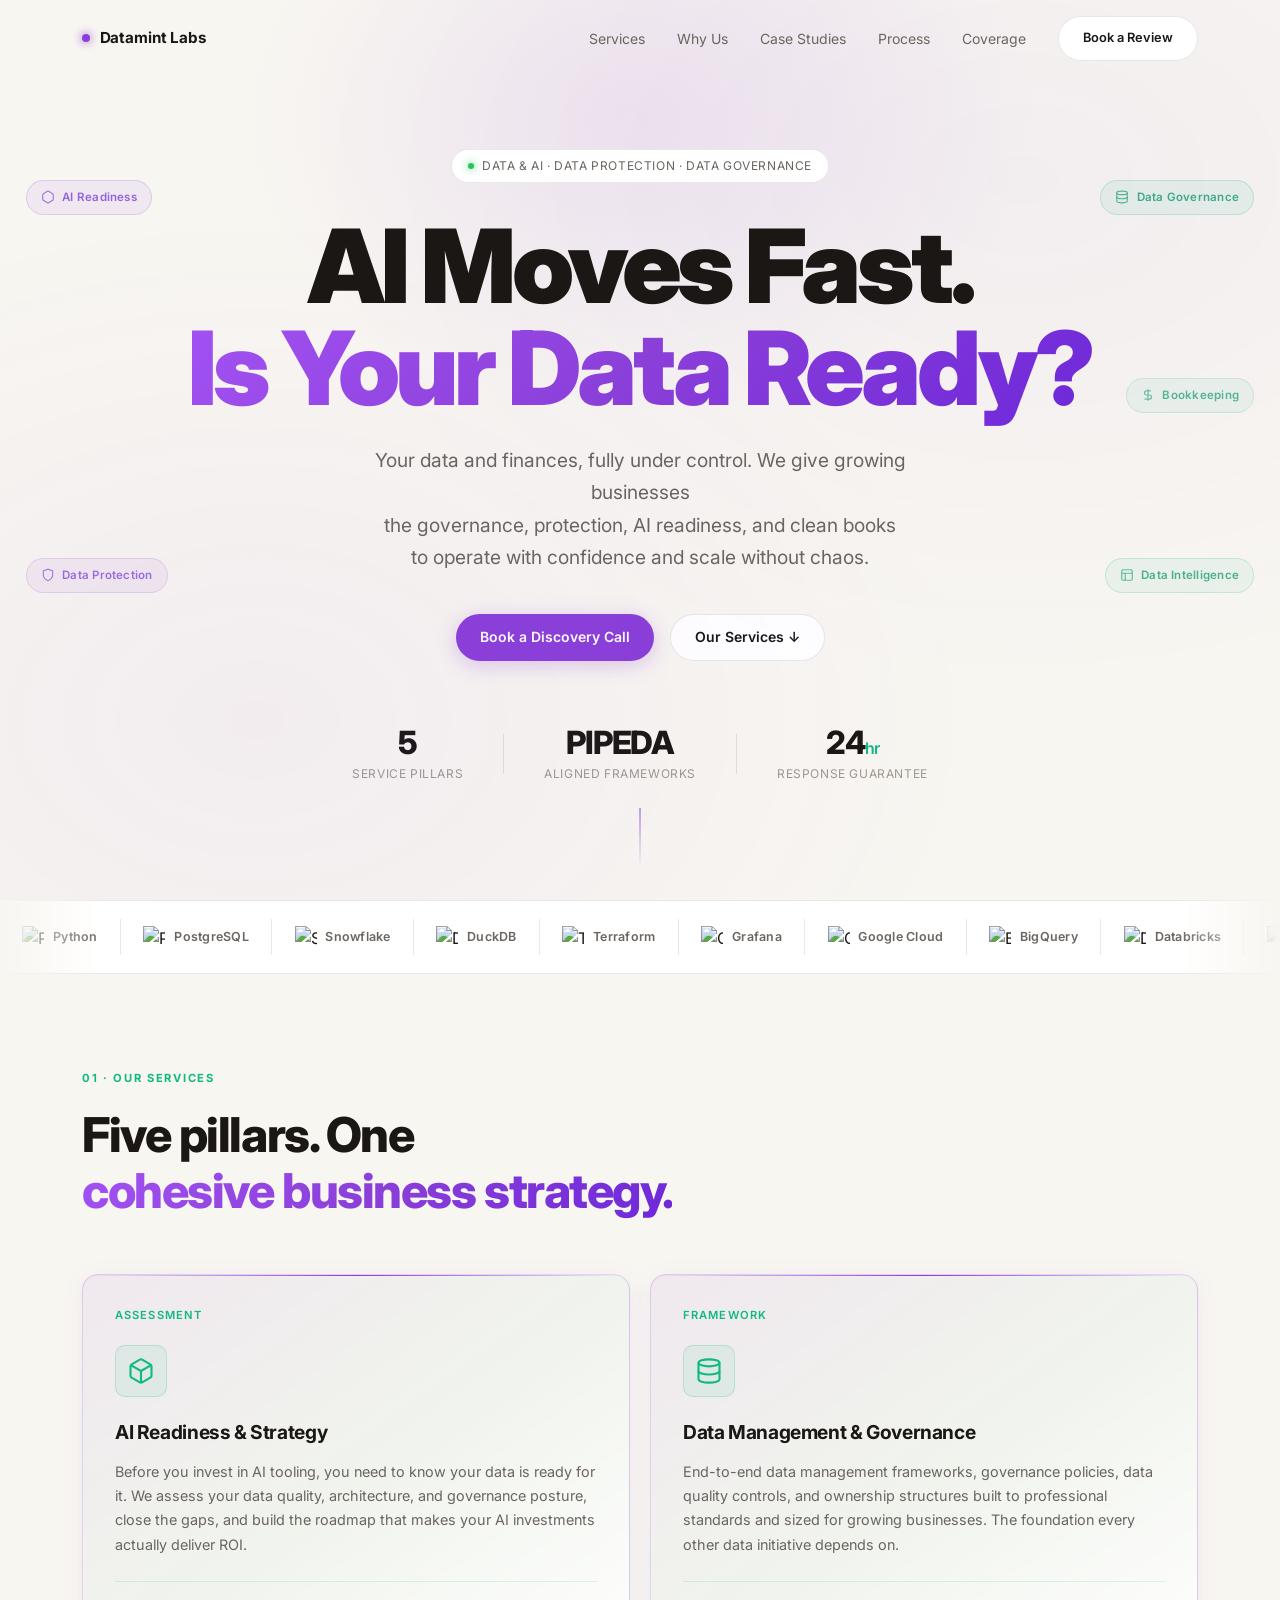
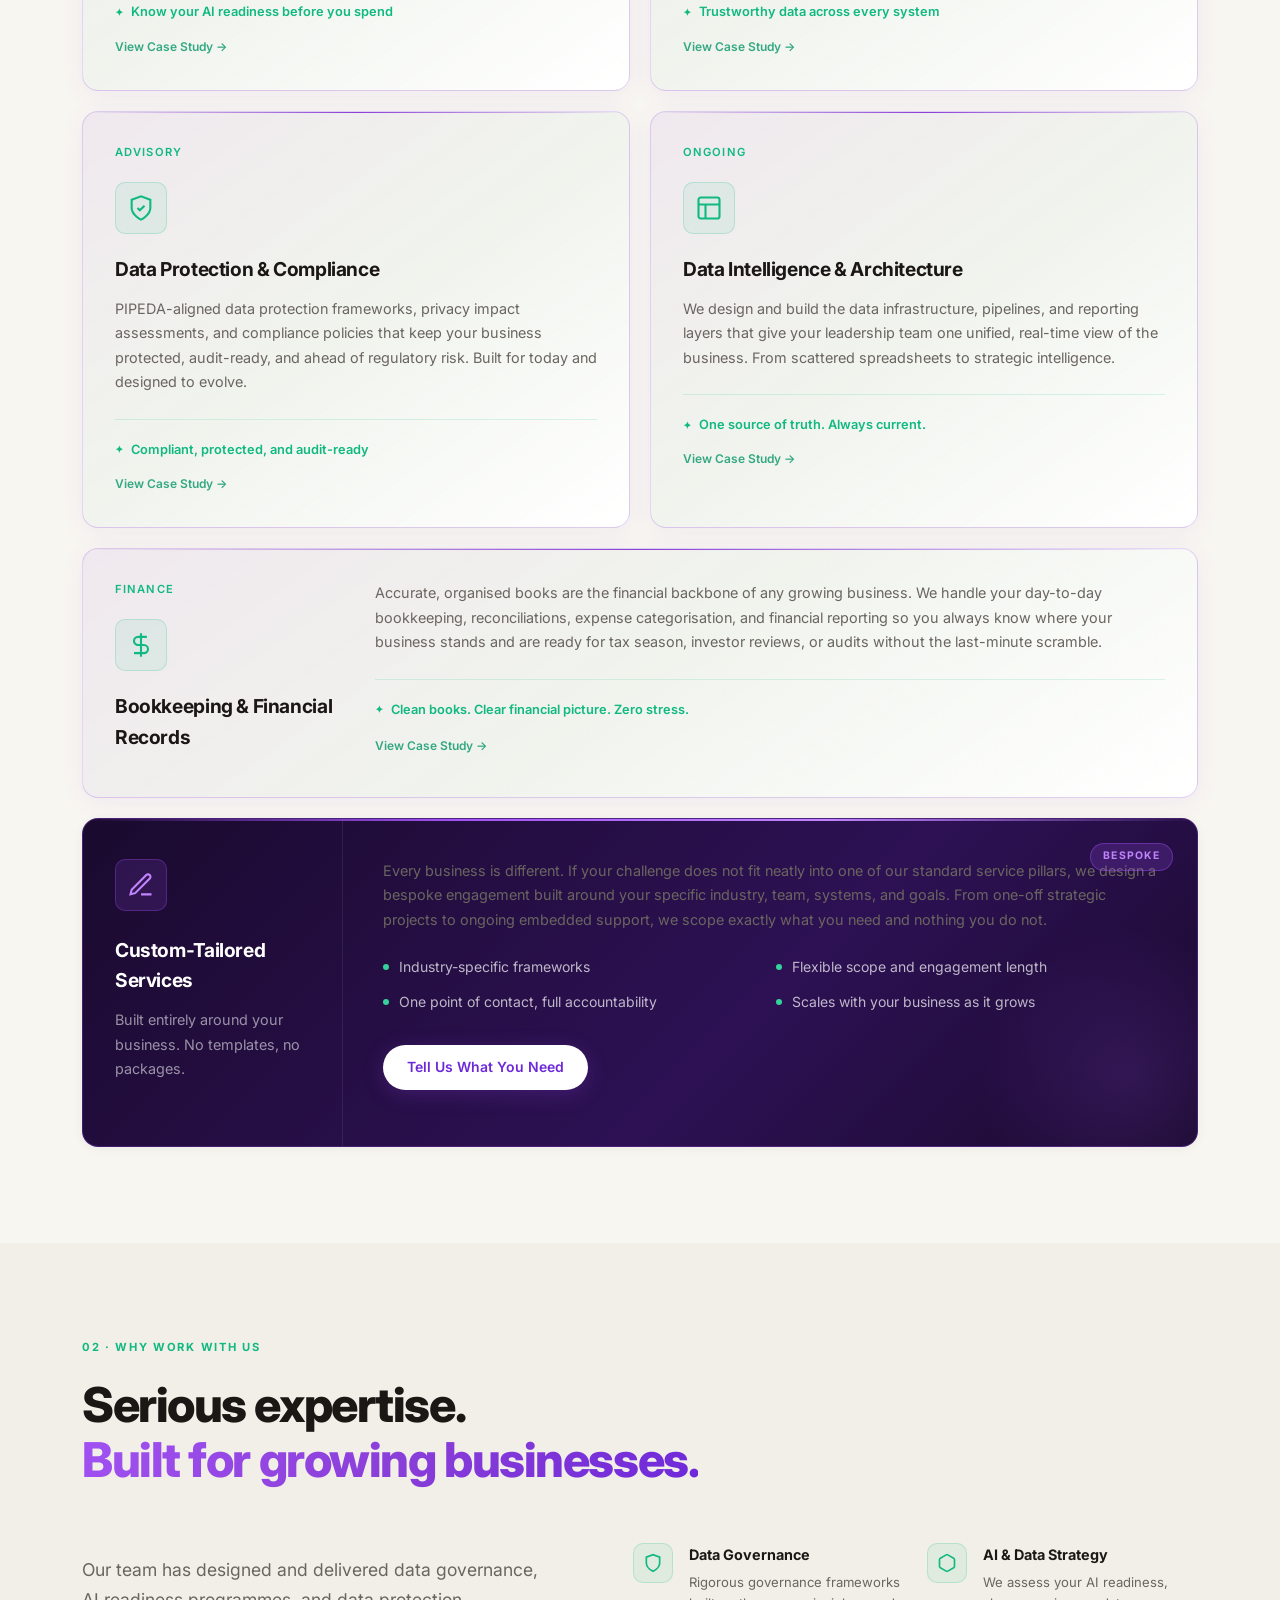
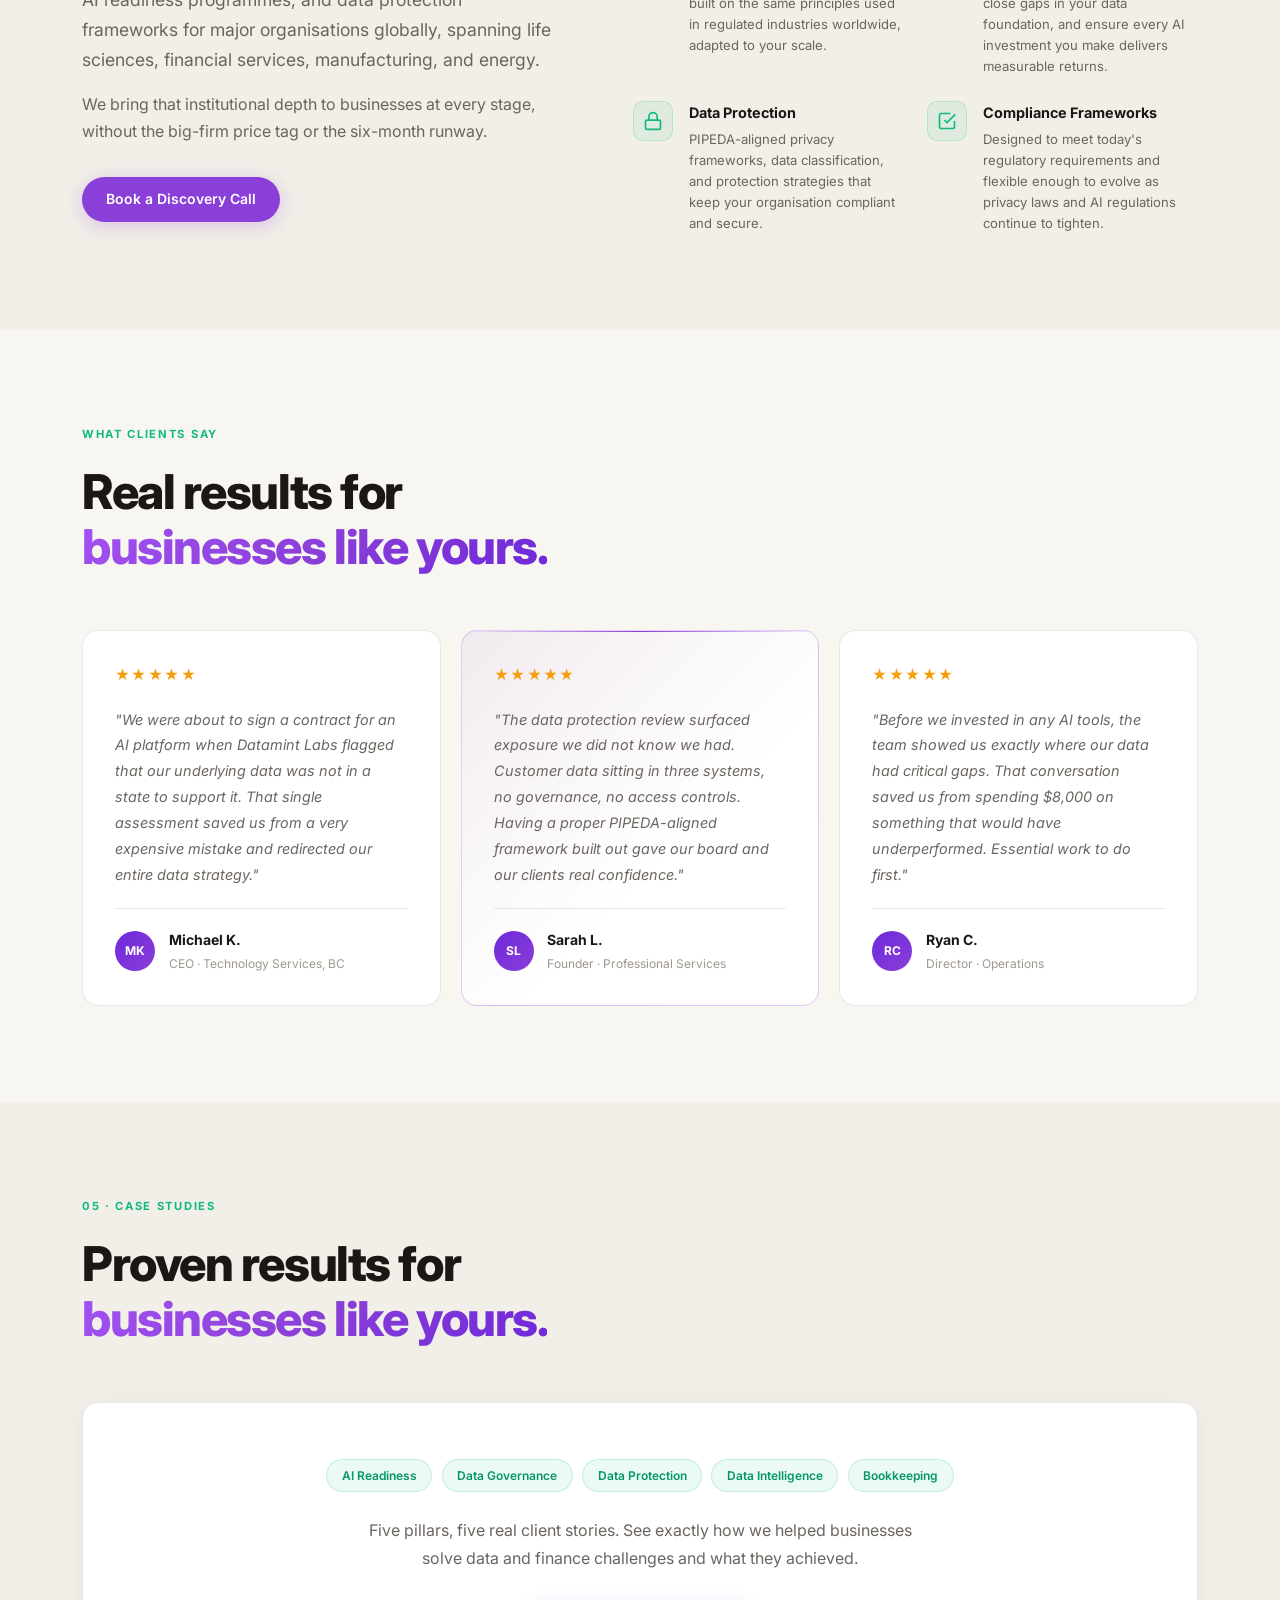
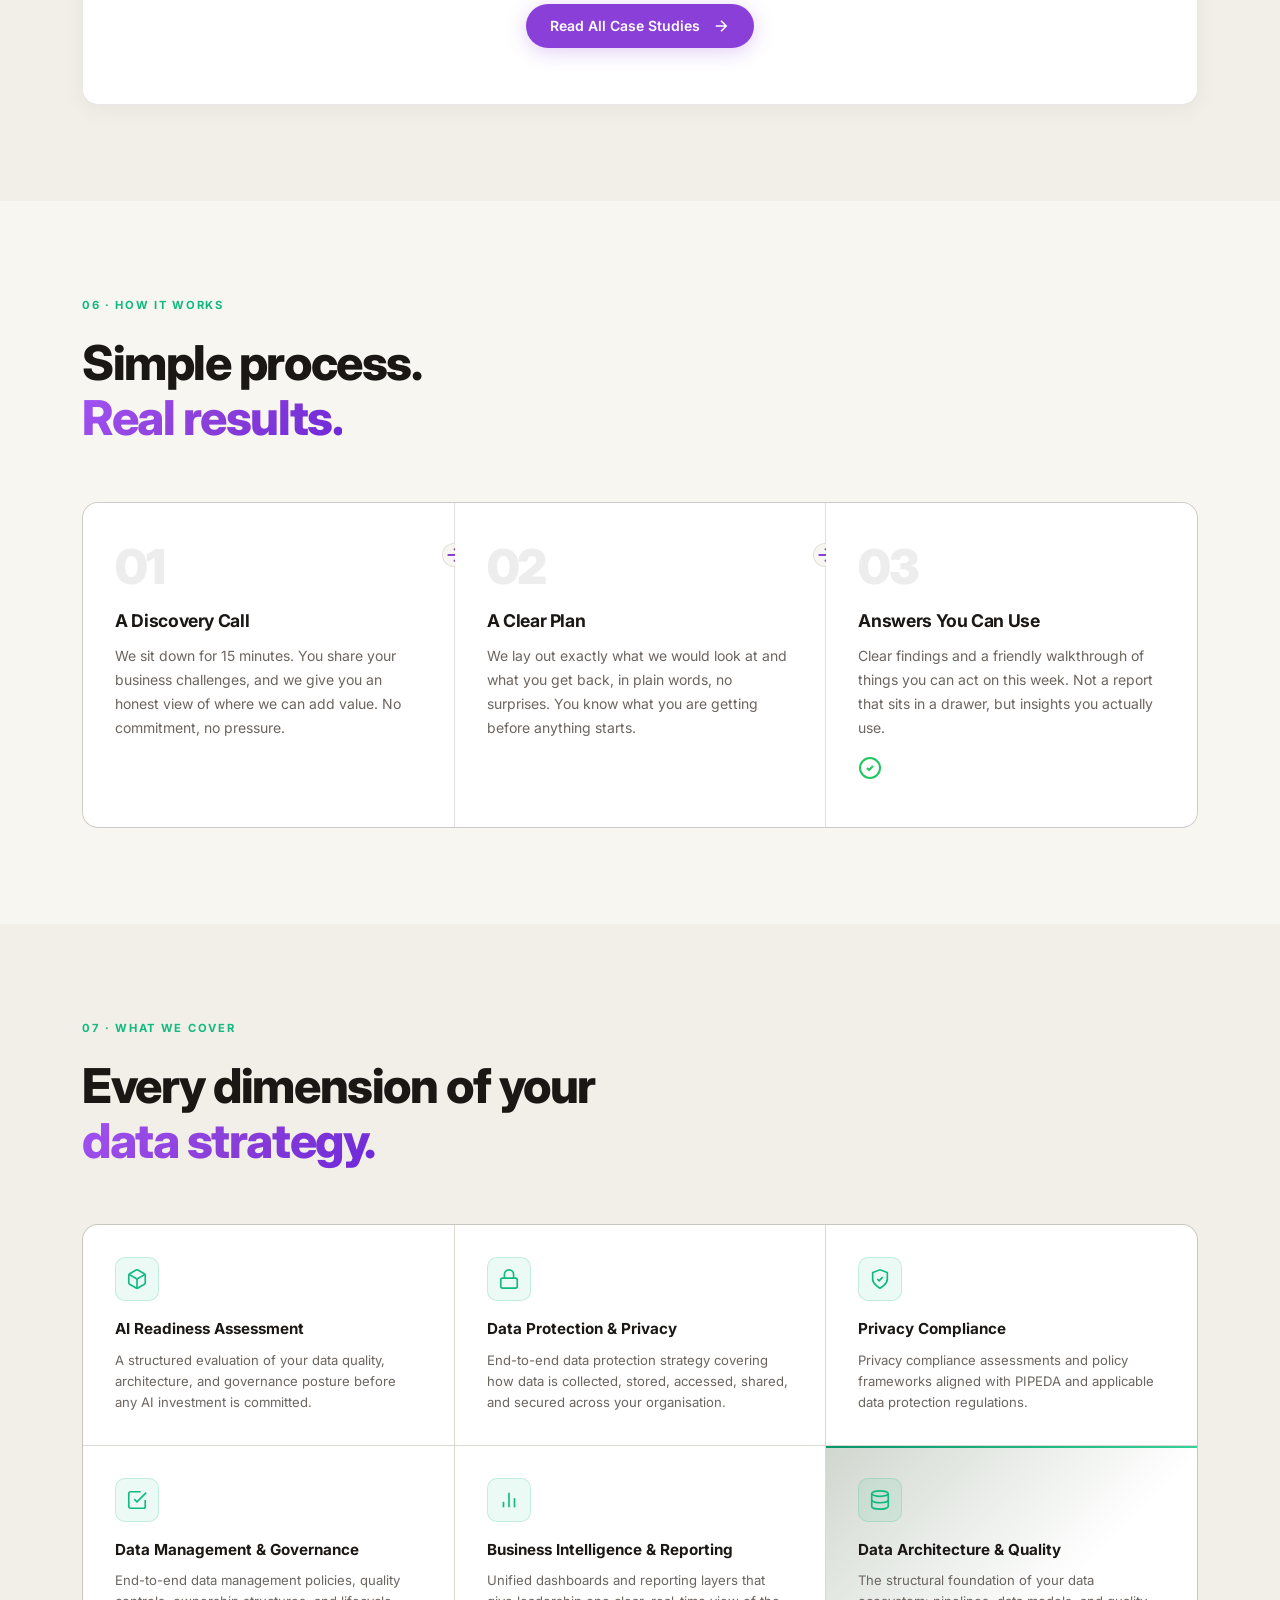
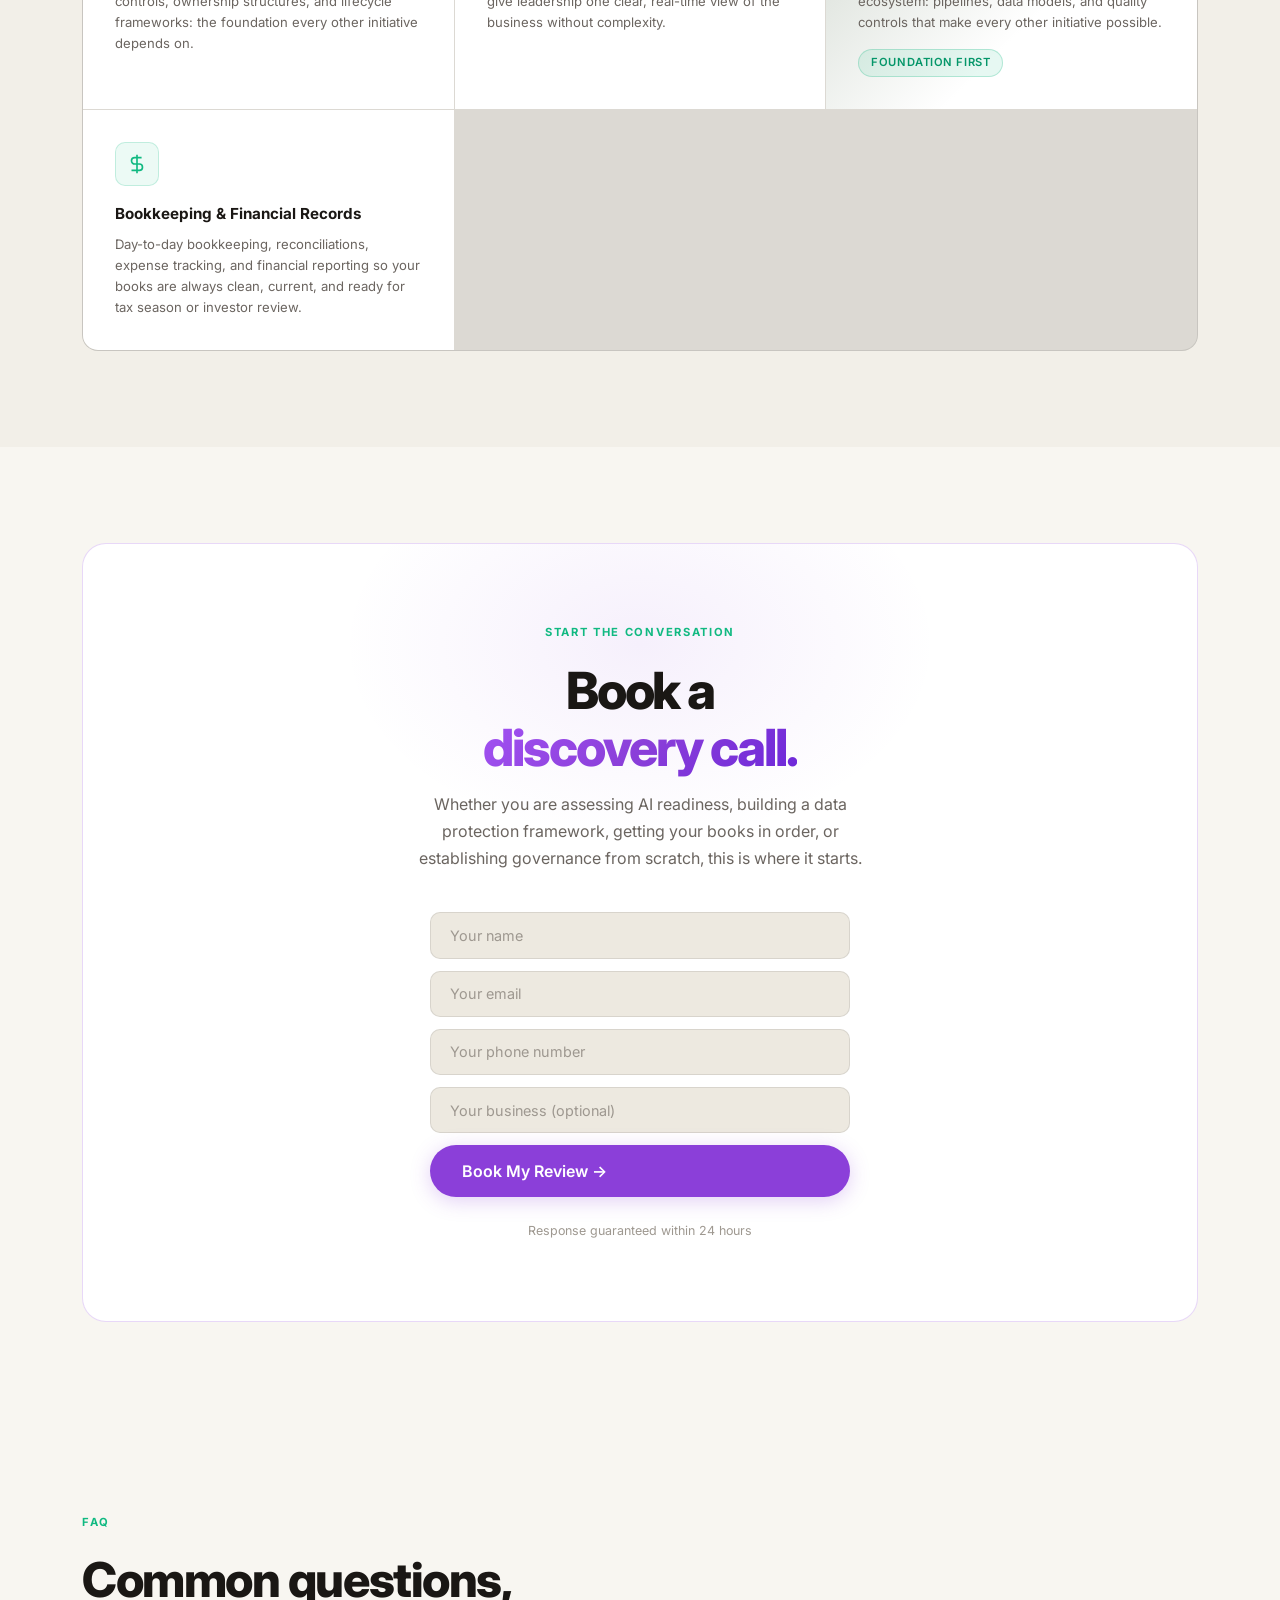
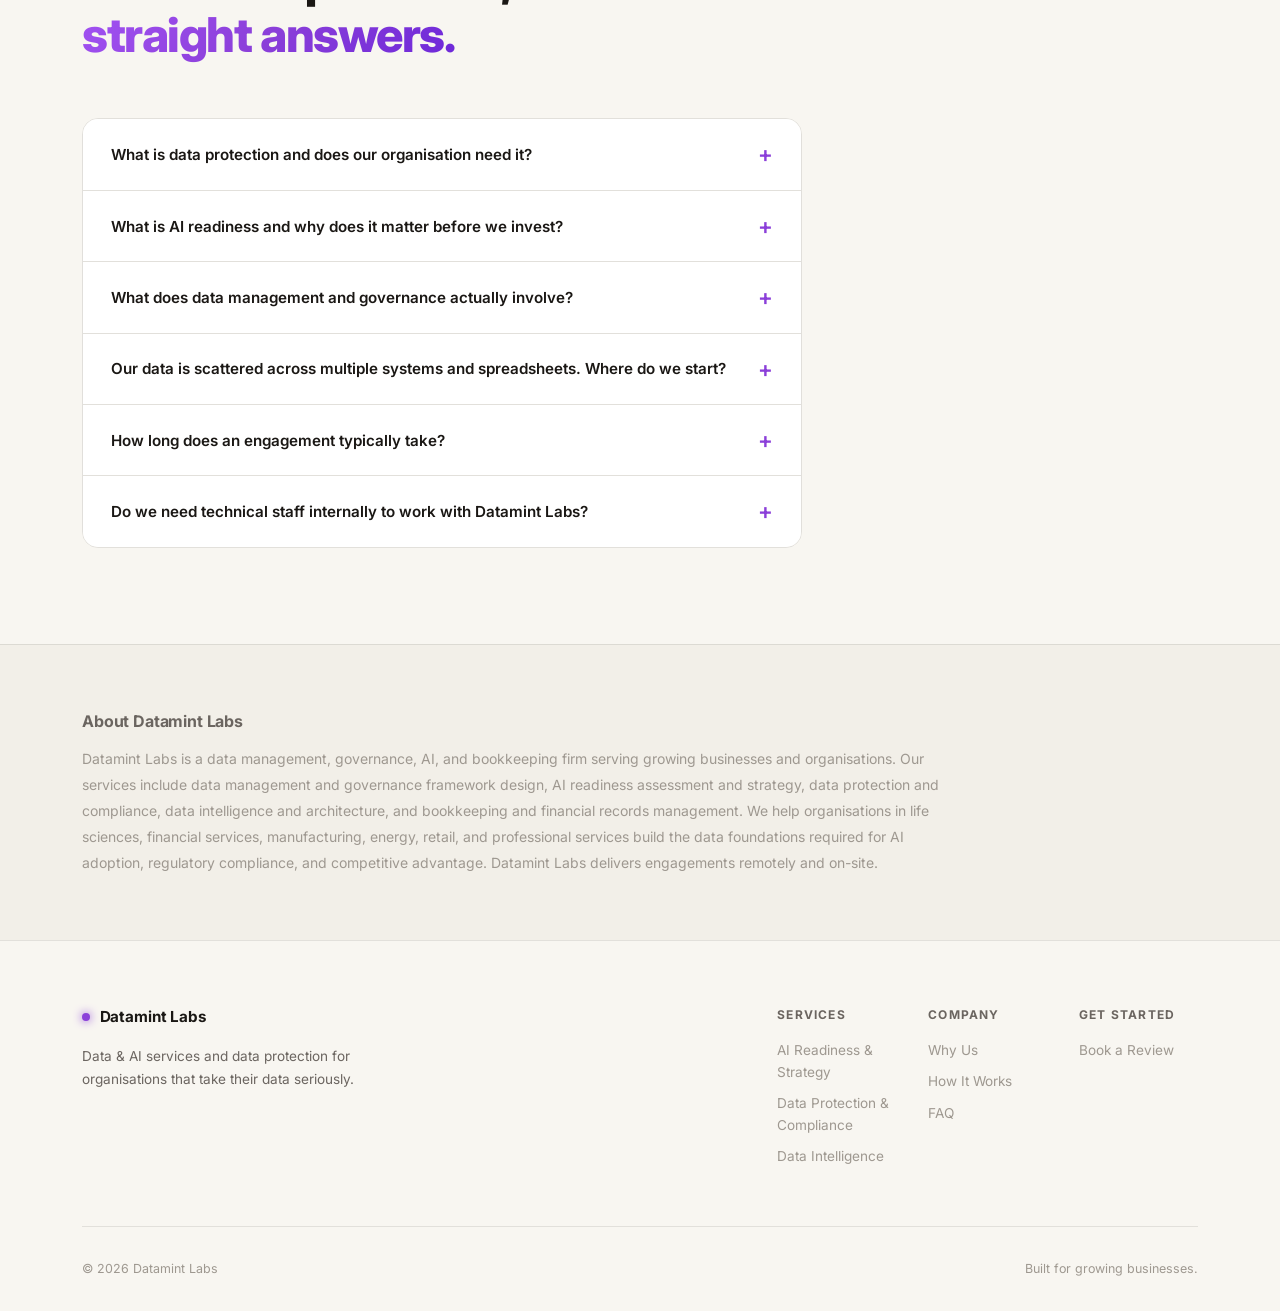
==== index.html @ ef1ed2c3 "Remove all instances of consultant/consulting site-wide - consultant/consultants replaced with team/" ====
<!DOCTYPE html>
<html lang="en">
<head>
  <meta charset="UTF-8" />
  <meta name="viewport" content="width=device-width, initial-scale=1.0" />

  <!-- Primary SEO -->
  <title>Datamint Labs | Data Management, Governance & AI Services | Data Protection</title>
  <meta name="description" content="Datamint Labs delivers data management & governance, AI readiness, and data protection services for growing businesses. Book a discovery call today." />
  <meta name="keywords" content="data management services, data governance services, AI readiness assessment, data protection services, PIPEDA compliance, data governance framework, AI data strategy, business intelligence services, data architecture services, data services small business" />
  <meta name="robots" content="index, follow, max-snippet:-1, max-image-preview:large, max-video-preview:-1" />
  <meta name="author" content="Datamint Labs" />
  <link rel="canonical" href="https://datamintlabs.ca/" />

  <!-- Open Graph (LinkedIn, Facebook, AI crawlers) -->
  <meta property="og:type" content="website" />
  <meta property="og:url" content="https://datamintlabs.ca/" />
  <meta property="og:title" content="Datamint Labs | Data Management, Governance & AI Services" />
  <meta property="og:description" content="Data management & governance, AI readiness, and data protection services for growing businesses. Trusted by organisations across life sciences, financial services, and manufacturing." />
  <meta property="og:image" content="https://images.unsplash.com/photo-1551288049-bebda4e38f71?w=1200&auto=format&fit=crop&q=80" />
  <meta property="og:locale" content="en_CA" />
  <meta property="og:site_name" content="Datamint Labs" />

  <!-- Twitter / X Card -->
  <meta name="twitter:card" content="summary_large_image" />
  <meta name="twitter:title" content="Datamint Labs | Data Management, Governance & AI Services" />
  <meta name="twitter:description" content="Data management & governance, AI readiness, and data protection services for growing businesses." />
  <meta name="twitter:image" content="https://images.unsplash.com/photo-1551288049-bebda4e38f71?w=1200&auto=format&fit=crop&q=80" />

  <!-- Schema.org Structured Data (Google + AI Models) -->
  <script type="application/ld+json">
  {
    "@context": "https://schema.org",
    "@graph": [
      {
        "@type": "ProfessionalService",
        "@id": "https://datamintlabs.ca/#organization",
        "name": "Datamint Labs",
        "alternateName": "Datamint Labs Data Services",
        "description": "Datamint Labs provides data management & governance, AI readiness assessment, data protection, and compliance services for growing businesses and organisations.",
        "url": "https://datamintlabs.ca/",
        "logo": "https://datamintlabs.ca/logo.png",
        "areaServed": {
          "@type": "Thing",
          "name": "Worldwide"
        },
        "knowsAbout": [
          "Data Management",
          "Data Governance",
          "AI Readiness Assessment",
          "Data Protection",
          "PIPEDA Compliance",
          "Business Intelligence",
          "Data Architecture",
          "Data Quality",
          "Privacy Frameworks",
          "Regulatory Compliance",
          "Bookkeeping",
          "Financial Records",
          "Financial Reporting"
        ],
        "hasOfferCatalog": {
          "@type": "OfferCatalog",
          "name": "Data & AI Services",
          "itemListElement": [
            {
              "@type": "Offer",
              "itemOffered": {
                "@type": "Service",
                "name": "AI Readiness & Strategy",
                "description": "Structured assessment of your data quality, architecture, and governance posture before any AI investment. We identify gaps, close them, and build the roadmap that makes AI investments deliver ROI."
              }
            },
            {
              "@type": "Offer",
              "itemOffered": {
                "@type": "Service",
                "name": "Data Management & Governance",
                "description": "End-to-end data management frameworks, governance policies, data quality controls, data ownership structures, and lifecycle management. Built to professional standards and right-sized for growing businesses."
              }
            },
            {
              "@type": "Offer",
              "itemOffered": {
                "@type": "Service",
                "name": "Data Protection & Compliance",
                "description": "PIPEDA-aligned data protection frameworks, privacy impact assessments, data classification, and compliance strategies that keep your organisation protected and audit-ready."
              }
            },
            {
              "@type": "Offer",
              "itemOffered": {
                "@type": "Service",
                "name": "Data Intelligence & Architecture",
                "description": "Data pipelines, unified dashboards, and reporting infrastructure that deliver one real-time view of the business for leadership teams."
              }
            },
            {
              "@type": "Offer",
              "itemOffered": {
                "@type": "Service",
                "name": "Bookkeeping & Financial Records",
                "description": "Day-to-day bookkeeping, reconciliations, expense categorisation, and financial reporting for growing businesses. Clean books, clear financial picture, and always ready for tax season or investor review."
              }
            }
          ]
        }
      },
      {
        "@type": "FAQPage",
        "mainEntity": [
          {
            "@type": "Question",
            "name": "What is data protection and does our organisation need it?",
            "acceptedAnswer": {
              "@type": "Answer",
              "text": "Data protection means having our team assess how your organisation collects, stores, uses, and protects personal and business data. PIPEDA and similar privacy regulations apply to most businesses handling personal information, and non-compliance carries real regulatory and reputational risk. If you hold customer, employee, or partner data in any form, you need a framework."
            }
          },
          {
            "@type": "Question",
            "name": "What is AI readiness and why does it matter before we invest?",
            "acceptedAnswer": {
              "@type": "Answer",
              "text": "AI readiness means your data is clean, well-governed, and structured in a way that AI tools can actually use effectively. Most AI implementations underperform not because the AI is weak, but because the underlying data is inconsistent, incomplete, or ungoverned. Datamint Labs assesses your readiness before you commit budget to tools that may fail to deliver."
            }
          },
          {
            "@type": "Question",
            "name": "What is data management and governance?",
            "acceptedAnswer": {
              "@type": "Answer",
              "text": "Data management and governance involves designing and implementing the frameworks, policies, and processes that ensure your business data is accurate, consistent, accessible, and protected. It covers data ownership, data quality, lifecycle management, and the accountability structures that keep your data trustworthy at scale. Our team builds these frameworks to proven professional standards, adapted for the size and stage of your organisation."
            }
          },
          {
            "@type": "Question",
            "name": "Our data is scattered across multiple systems and spreadsheets. Where do we start?",
            "acceptedAnswer": {
              "@type": "Answer",
              "text": "That is exactly the situation Datamint Labs works with most often. Scattered data is not a dead end. It needs to be consolidated, governed, and structured, and that process is where we add the most value. The discovery call is the right first step."
            }
          },
          {
            "@type": "Question",
            "name": "How long does a data management or governance engagement take?",
            "acceptedAnswer": {
              "@type": "Answer",
              "text": "An AI readiness assessment or data protection review typically delivers clear findings within one to two weeks. Governance framework builds and ongoing data management work are structured as phased engagements, so you see value at each stage rather than waiting months for a final report."
            }
          },
          {
            "@type": "Question",
            "name": "Do we need technical staff internally to work with Datamint Labs?",
            "acceptedAnswer": {
              "@type": "Answer",
              "text": "No. Everything is explained in plain language and every recommendation is written for business decision-makers, not IT teams. You do not need engineers, data scientists, or technical staff in place to work with Datamint Labs. We work with what you have and tell you honestly what you will need to grow."
            }
          }
        ]
      }
    ]
  }
  </script>

  <link rel="preconnect" href="https://fonts.googleapis.com" />
  <link rel="preconnect" href="https://fonts.gstatic.com" crossorigin />
  <link href="https://fonts.googleapis.com/css2?family=Inter:wght@300;400;500;600;700;800;900&display=swap" rel="stylesheet" />
  <link rel="stylesheet" href="styles.css" />
</head>
<body>

  <!-- NAV -->
  <nav class="nav" id="nav">
    <div class="nav-inner">
      <a href="#" class="logo">
        <span class="logo-dot"></span>
        Datamint Labs
      </a>
      <ul class="nav-links">
        <li><a href="#services">Services</a></li>
        <li><a href="#why">Why Us</a></li>
        <li><a href="case-studies.html" target="_blank" rel="noopener">Case Studies</a></li>
        <li><a href="#process">Process</a></li>
        <li><a href="#coverage">Coverage</a></li>
      </ul>
      <a href="#cta" class="btn btn-nav">Book a Review</a>
      <button class="hamburger" id="hamburger" aria-label="Menu">
        <span></span><span></span><span></span>
      </button>
    </div>
    <div class="mobile-menu" id="mobileMenu">
      <a href="#services">Services</a>
      <a href="#why">Why Us</a>
      <a href="case-studies.html" target="_blank" rel="noopener">Case Studies</a>
      <a href="#process">Process</a>
      <a href="#coverage">Coverage</a>
      <a href="#cta" class="btn btn-nav">Book a Review</a>
    </div>
  </nav>

  <!-- HERO -->
  <section class="hero">
    <!-- Floating pillar chips -->
    <div class="hero-pillars" aria-hidden="true">
      <div class="pillar-chip pillar-chip-1">
        <span class="pillar-chip-icon">
          <svg width="14" height="14" viewBox="0 0 24 24" fill="none" stroke="currentColor" stroke-width="2"><path d="M21 16V8a2 2 0 0 0-1-1.73l-7-4a2 2 0 0 0-2 0l-7 4A2 2 0 0 0 3 8v8a2 2 0 0 0 1 1.73l7 4a2 2 0 0 0 2 0l7-4A2 2 0 0 0 21 16z"/></svg>
        </span>
        AI Readiness
      </div>
      <div class="pillar-chip pillar-chip-2">
        <span class="pillar-chip-icon">
          <svg width="14" height="14" viewBox="0 0 24 24" fill="none" stroke="currentColor" stroke-width="2"><ellipse cx="12" cy="5" rx="9" ry="3"/><path d="M21 12c0 1.66-4 3-9 3s-9-1.34-9-3"/><path d="M3 5v14c0 1.66 4 3 9 3s9-1.34 9-3V5"/></svg>
        </span>
        Data Governance
      </div>
      <div class="pillar-chip pillar-chip-3">
        <span class="pillar-chip-icon">
          <svg width="14" height="14" viewBox="0 0 24 24" fill="none" stroke="currentColor" stroke-width="2"><path d="M12 22s8-4 8-10V5l-8-3-8 3v7c0 6 8 10 8 10z"/></svg>
        </span>
        Data Protection
      </div>
      <div class="pillar-chip pillar-chip-4">
        <span class="pillar-chip-icon">
          <svg width="14" height="14" viewBox="0 0 24 24" fill="none" stroke="currentColor" stroke-width="2"><rect x="3" y="3" width="18" height="18" rx="2"/><path d="M3 9h18M9 21V9"/></svg>
        </span>
        Data Intelligence
      </div>
      <div class="pillar-chip pillar-chip-5">
        <span class="pillar-chip-icon">
          <svg width="14" height="14" viewBox="0 0 24 24" fill="none" stroke="currentColor" stroke-width="2"><path d="M12 2v20M17 5H9.5a3.5 3.5 0 0 0 0 7h5a3.5 3.5 0 0 1 0 7H6"/></svg>
        </span>
        Bookkeeping
      </div>
    </div>
    <div class="hero-badge">
      <span class="badge-dot"></span>
      Data & AI · Data Protection · Data Governance
    </div>
    <h1 class="hero-title">
      AI Moves Fast.<br />
      <span class="gradient-text">Is Your Data Ready?</span>
    </h1>
    <p class="hero-sub">
      Your data and finances, fully under control. We give growing businesses<br class="break" />
      the governance, protection, AI readiness, and clean books<br class="break" />
      to operate with confidence and scale without chaos.
    </p>
    <div class="hero-ctas">
      <a href="#cta" class="btn btn-primary">Book a Discovery Call</a>
      <a href="#services" class="btn btn-ghost">Our Services ↓</a>
    </div>
    <div class="hero-stats">
      <div class="stat">
        <span class="stat-num">5</span>
        <span class="stat-label">Service Pillars</span>
      </div>
      <div class="stat-divider"></div>
      <div class="stat">
        <span class="stat-num">PIPEDA</span>
        <span class="stat-label">Aligned Frameworks</span>
      </div>
      <div class="stat-divider"></div>
      <div class="stat">
        <span class="stat-num">24<span class="stat-unit">hr</span></span>
        <span class="stat-label">Response Guarantee</span>
      </div>
    </div>
    <div class="hero-scroll">
      <div class="scroll-line"></div>
    </div>
  </section>

  <!-- MARQUEE -->
  <!-- TECH STACK MARQUEE -->
  <div class="marquee-wrap" aria-label="Technologies we work with">
    <div class="marquee-track">
      <!-- Set 1 -->
      <div class="tech-item"><img src="https://cdn.simpleicons.org/python/8B3FD9" alt="Python" /><span>Python</span></div>
      <div class="tech-item"><img src="https://cdn.simpleicons.org/postgresql/8B3FD9" alt="PostgreSQL" /><span>PostgreSQL</span></div>
      <div class="tech-item"><img src="https://cdn.simpleicons.org/snowflake/10B981" alt="Snowflake" /><span>Snowflake</span></div>
      <div class="tech-item"><img src="https://cdn.simpleicons.org/duckdb/10B981" alt="DuckDB" /><span>DuckDB</span></div>
      <div class="tech-item"><img src="https://cdn.simpleicons.org/terraform/8B3FD9" alt="Terraform" /><span>Terraform</span></div>
      <div class="tech-item"><img src="https://cdn.simpleicons.org/grafana/10B981" alt="Grafana" /><span>Grafana</span></div>
      <div class="tech-item"><img src="https://cdn.simpleicons.org/googlecloud/8B3FD9" alt="Google Cloud" /><span>Google Cloud</span></div>
      <div class="tech-item"><img src="https://cdn.simpleicons.org/googlebigquery/10B981" alt="BigQuery" /><span>BigQuery</span></div>
      <div class="tech-item"><img src="https://cdn.simpleicons.org/databricks/8B3FD9" alt="Databricks" /><span>Databricks</span></div>
      <div class="tech-item"><img src="https://cdn.simpleicons.org/apacheairflow/10B981" alt="Airflow" /><span>Airflow</span></div>
      <div class="tech-item"><img src="https://cdn.simpleicons.org/huggingface/8B3FD9" alt="Hugging Face" /><span>Hugging Face</span></div>
      <div class="tech-item"><img src="https://cdn.simpleicons.org/pandas/10B981" alt="Pandas" /><span>Pandas</span></div>
      <div class="tech-item"><img src="https://cdn.simpleicons.org/metabase/8B3FD9" alt="Metabase" /><span>Metabase</span></div>
      <div class="tech-item"><img src="https://cdn.simpleicons.org/jupyter/10B981" alt="Jupyter" /><span>Jupyter</span></div>
      <div class="tech-item"><img src="https://cdn.simpleicons.org/quickbooks/8B3FD9" alt="QuickBooks" /><span>QuickBooks</span></div>
      <div class="tech-item"><img src="https://cdn.simpleicons.org/xero/10B981" alt="Xero" /><span>Xero</span></div>
      <div class="tech-item"><img src="https://cdn.simpleicons.org/apachespark/8B3FD9" alt="Apache Spark" /><span>Apache Spark</span></div>
      <div class="tech-item"><img src="https://cdn.simpleicons.org/mongodb/10B981" alt="MongoDB" /><span>MongoDB</span></div>
      <div class="tech-item"><img src="https://cdn.simpleicons.org/looker/8B3FD9" alt="Looker" /><span>Looker</span></div>
      <div class="tech-item"><img src="https://cdn.simpleicons.org/clickhouse/10B981" alt="ClickHouse" /><span>ClickHouse</span></div>
      <!-- Set 2 — duplicate for seamless loop -->
      <div class="tech-item"><img src="https://cdn.simpleicons.org/python/8B3FD9" alt="Python" /><span>Python</span></div>
      <div class="tech-item"><img src="https://cdn.simpleicons.org/postgresql/8B3FD9" alt="PostgreSQL" /><span>PostgreSQL</span></div>
      <div class="tech-item"><img src="https://cdn.simpleicons.org/snowflake/10B981" alt="Snowflake" /><span>Snowflake</span></div>
      <div class="tech-item"><img src="https://cdn.simpleicons.org/duckdb/10B981" alt="DuckDB" /><span>DuckDB</span></div>
      <div class="tech-item"><img src="https://cdn.simpleicons.org/terraform/8B3FD9" alt="Terraform" /><span>Terraform</span></div>
      <div class="tech-item"><img src="https://cdn.simpleicons.org/grafana/10B981" alt="Grafana" /><span>Grafana</span></div>
      <div class="tech-item"><img src="https://cdn.simpleicons.org/googlecloud/8B3FD9" alt="Google Cloud" /><span>Google Cloud</span></div>
      <div class="tech-item"><img src="https://cdn.simpleicons.org/googlebigquery/10B981" alt="BigQuery" /><span>BigQuery</span></div>
      <div class="tech-item"><img src="https://cdn.simpleicons.org/databricks/8B3FD9" alt="Databricks" /><span>Databricks</span></div>
      <div class="tech-item"><img src="https://cdn.simpleicons.org/apacheairflow/10B981" alt="Airflow" /><span>Airflow</span></div>
      <div class="tech-item"><img src="https://cdn.simpleicons.org/huggingface/8B3FD9" alt="Hugging Face" /><span>Hugging Face</span></div>
      <div class="tech-item"><img src="https://cdn.simpleicons.org/pandas/10B981" alt="Pandas" /><span>Pandas</span></div>
      <div class="tech-item"><img src="https://cdn.simpleicons.org/metabase/8B3FD9" alt="Metabase" /><span>Metabase</span></div>
      <div class="tech-item"><img src="https://cdn.simpleicons.org/jupyter/10B981" alt="Jupyter" /><span>Jupyter</span></div>
      <div class="tech-item"><img src="https://cdn.simpleicons.org/quickbooks/8B3FD9" alt="QuickBooks" /><span>QuickBooks</span></div>
      <div class="tech-item"><img src="https://cdn.simpleicons.org/xero/10B981" alt="Xero" /><span>Xero</span></div>
      <div class="tech-item"><img src="https://cdn.simpleicons.org/apachespark/8B3FD9" alt="Apache Spark" /><span>Apache Spark</span></div>
      <div class="tech-item"><img src="https://cdn.simpleicons.org/mongodb/10B981" alt="MongoDB" /><span>MongoDB</span></div>
      <div class="tech-item"><img src="https://cdn.simpleicons.org/looker/8B3FD9" alt="Looker" /><span>Looker</span></div>
      <div class="tech-item"><img src="https://cdn.simpleicons.org/clickhouse/10B981" alt="ClickHouse" /><span>ClickHouse</span></div>
    </div>
  </div>

  <!-- WHAT I DO -->
  <section class="section" id="services">
    <div class="container">
      <div class="section-label">01 · Our Services</div>
      <h2 class="section-title">Five pillars. One<br /><span class="gradient-text">cohesive business strategy.</span></h2>
      <div class="cards-grid">

        <div class="card card-featured">
          <div class="card-tag">Assessment</div>
          <div class="card-icon">
            <svg width="28" height="28" viewBox="0 0 24 24" fill="none" stroke="currentColor" stroke-width="1.8"><path d="M21 16V8a2 2 0 0 0-1-1.73l-7-4a2 2 0 0 0-2 0l-7 4A2 2 0 0 0 3 8v8a2 2 0 0 0 1 1.73l7 4a2 2 0 0 0 2 0l7-4A2 2 0 0 0 21 16z"/><polyline points="3.27 6.96 12 12.01 20.73 6.96"/><line x1="12" y1="22.08" x2="12" y2="12"/></svg>
          </div>
          <h3>AI Readiness & Strategy</h3>
          <p>Before you invest in AI tooling, you need to know your data is ready for it. We assess your data quality, architecture, and governance posture, close the gaps, and build the roadmap that makes your AI investments actually deliver ROI.</p>
          <div class="card-outcome">
            <span class="outcome-icon">✦</span>
            Know your AI readiness before you spend
          </div>
          <a href="case-studies.html#ai-readiness" target="_blank" rel="noopener" class="card-case-link">View Case Study →</a>
        </div>

        <div class="card card-featured">
          <div class="card-tag">Framework</div>
          <div class="card-icon">
            <svg width="28" height="28" viewBox="0 0 24 24" fill="none" stroke="currentColor" stroke-width="1.8"><ellipse cx="12" cy="5" rx="9" ry="3"/><path d="M21 12c0 1.66-4 3-9 3s-9-1.34-9-3"/><path d="M3 5v14c0 1.66 4 3 9 3s9-1.34 9-3V5"/></svg>
          </div>
          <h3>Data Management & Governance</h3>
          <p>End-to-end data management frameworks, governance policies, data quality controls, and ownership structures built to professional standards and sized for growing businesses. The foundation every other data initiative depends on.</p>
          <div class="card-outcome">
            <span class="outcome-icon">✦</span>
            Trustworthy data across every system
          </div>
          <a href="case-studies.html#data-governance" target="_blank" rel="noopener" class="card-case-link">View Case Study →</a>
        </div>

        <div class="card card-featured">
          <div class="card-tag">Advisory</div>
          <div class="card-icon">
            <svg width="28" height="28" viewBox="0 0 24 24" fill="none" stroke="currentColor" stroke-width="1.8"><path d="M12 22s8-4 8-10V5l-8-3-8 3v7c0 6 8 10 8 10z"/><path d="m9 12 2 2 4-4"/></svg>
          </div>
          <h3>Data Protection & Compliance</h3>
          <p>PIPEDA-aligned data protection frameworks, privacy impact assessments, and compliance policies that keep your business protected, audit-ready, and ahead of regulatory risk. Built for today and designed to evolve.</p>
          <div class="card-outcome">
            <span class="outcome-icon">✦</span>
            Compliant, protected, and audit-ready
          </div>
          <a href="case-studies.html#data-protection" target="_blank" rel="noopener" class="card-case-link">View Case Study →</a>
        </div>

        <div class="card card-featured">
          <div class="card-tag">Ongoing</div>
          <div class="card-icon">
            <svg width="28" height="28" viewBox="0 0 24 24" fill="none" stroke="currentColor" stroke-width="1.8"><rect x="3" y="3" width="18" height="18" rx="2"/><path d="M3 9h18M9 21V9"/></svg>
          </div>
          <h3>Data Intelligence & Architecture</h3>
          <p>We design and build the data infrastructure, pipelines, and reporting layers that give your leadership team one unified, real-time view of the business. From scattered spreadsheets to strategic intelligence.</p>
          <div class="card-outcome">
            <span class="outcome-icon">✦</span>
            One source of truth. Always current.
          </div>
          <a href="case-studies.html#data-intelligence" target="_blank" rel="noopener" class="card-case-link">View Case Study →</a>
        </div>

        <div class="card card-full card-featured">
          <div class="card-full-left">
            <div class="card-tag">Finance</div>
            <div class="card-icon">
              <svg width="28" height="28" viewBox="0 0 24 24" fill="none" stroke="currentColor" stroke-width="1.8"><path d="M12 2v20M17 5H9.5a3.5 3.5 0 0 0 0 7h5a3.5 3.5 0 0 1 0 7H6"/></svg>
            </div>
            <h3>Bookkeeping & Financial Records</h3>
          </div>
          <div class="card-full-right">
            <p>Accurate, organised books are the financial backbone of any growing business. We handle your day-to-day bookkeeping, reconciliations, expense categorisation, and financial reporting so you always know where your business stands and are ready for tax season, investor reviews, or audits without the last-minute scramble.</p>
            <div class="card-outcome">
              <span class="outcome-icon">✦</span>
              Clean books. Clear financial picture. Zero stress.
            </div>
            <a href="case-studies.html#bookkeeping" target="_blank" rel="noopener" class="card-case-link" style="margin-top:1rem;">View Case Study →</a>
          </div>
        </div>

        <!-- Custom Tailored Services -->
        <div class="card card-bespoke">
          <div class="card-bespoke-badge">Bespoke</div>
          <div class="card-bespoke-inner">
            <div class="card-bespoke-left">
              <div class="card-icon card-icon-light">
                <svg width="28" height="28" viewBox="0 0 24 24" fill="none" stroke="currentColor" stroke-width="1.8"><path d="M12 20h9"/><path d="M16.5 3.5a2.121 2.121 0 0 1 3 3L7 19l-4 1 1-4L16.5 3.5z"/></svg>
              </div>
              <h3>Custom-Tailored Services</h3>
              <p class="card-bespoke-sub">Built entirely around your business. No templates, no packages.</p>
            </div>
            <div class="card-bespoke-right">
              <p>Every business is different. If your challenge does not fit neatly into one of our standard service pillars, we design a bespoke engagement built around your specific industry, team, systems, and goals. From one-off strategic projects to ongoing embedded support, we scope exactly what you need and nothing you do not.</p>
              <div class="card-bespoke-features">
                <div class="bespoke-feat">
                  <span class="bespoke-dot"></span>
                  Industry-specific frameworks
                </div>
                <div class="bespoke-feat">
                  <span class="bespoke-dot"></span>
                  Flexible scope and engagement length
                </div>
                <div class="bespoke-feat">
                  <span class="bespoke-dot"></span>
                  One point of contact, full accountability
                </div>
                <div class="bespoke-feat">
                  <span class="bespoke-dot"></span>
                  Scales with your business as it grows
                </div>
              </div>
              <a href="#cta" class="btn btn-primary bespoke-cta">Tell Us What You Need</a>
            </div>
          </div>
        </div>

      </div>
    </div>
  </section>

  <!-- WHY WORK WITH ME -->
  <section class="section section-alt" id="why">
    <div class="container">
      <div class="section-label">02 · Why Work With Us</div>
      <h2 class="section-title">Serious expertise.<br /><span class="gradient-text">Built for growing businesses.</span></h2>
      <div class="why-grid">
        <div class="why-text">
          <p class="why-lead">
            Our team has designed and delivered data governance, AI readiness programmes, and data protection frameworks for major organisations globally, spanning life sciences, financial services, manufacturing, and energy.
          </p>
          <p>
            We bring that institutional depth to businesses at every stage, without the big-firm price tag or the six-month runway.
          </p>
          <a href="#cta" class="btn btn-primary" style="margin-top:2rem;">Book a Discovery Call</a>
        </div>
        <div class="why-features">
          <div class="why-feat">
            <div class="feat-icon">
              <svg width="20" height="20" viewBox="0 0 24 24" fill="none" stroke="currentColor" stroke-width="2"><path d="M12 22s8-4 8-10V5l-8-3-8 3v7c0 6 8 10 8 10z"/></svg>
            </div>
            <div>
              <h4>Data Governance</h4>
              <p>Rigorous governance frameworks built on the same principles used in regulated industries worldwide, adapted to your scale.</p>
            </div>
          </div>
          <div class="why-feat">
            <div class="feat-icon">
              <svg width="20" height="20" viewBox="0 0 24 24" fill="none" stroke="currentColor" stroke-width="2"><path d="M21 16V8a2 2 0 0 0-1-1.73l-7-4a2 2 0 0 0-2 0l-7 4A2 2 0 0 0 3 8v8a2 2 0 0 0 1 1.73l7 4a2 2 0 0 0 2 0l7-4A2 2 0 0 0 21 16z"/></svg>
            </div>
            <div>
              <h4>AI & Data Strategy</h4>
              <p>We assess your AI readiness, close gaps in your data foundation, and ensure every AI investment you make delivers measurable returns.</p>
            </div>
          </div>
          <div class="why-feat">
            <div class="feat-icon">
              <svg width="20" height="20" viewBox="0 0 24 24" fill="none" stroke="currentColor" stroke-width="2"><rect x="3" y="11" width="18" height="11" rx="2" ry="2"/><path d="M7 11V7a5 5 0 0 1 10 0v4"/></svg>
            </div>
            <div>
              <h4>Data Protection</h4>
              <p>PIPEDA-aligned privacy frameworks, data classification, and protection strategies that keep your organisation compliant and secure.</p>
            </div>
          </div>
          <div class="why-feat">
            <div class="feat-icon">
              <svg width="20" height="20" viewBox="0 0 24 24" fill="none" stroke="currentColor" stroke-width="2"><polyline points="9 11 12 14 22 4"/><path d="M21 12v7a2 2 0 0 1-2 2H5a2 2 0 0 1-2-2V5a2 2 0 0 1 2-2h11"/></svg>
            </div>
            <div>
              <h4>Compliance Frameworks</h4>
              <p>Designed to meet today's regulatory requirements and flexible enough to evolve as privacy laws and AI regulations continue to tighten.</p>
            </div>
          </div>
        </div>
      </div>
    </div>
  </section>

  <!-- TESTIMONIALS -->
  <section class="section testimonials-section">
    <div class="container">
      <div class="section-label">What Clients Say</div>
      <h2 class="section-title">Real results for<br /><span class="gradient-text">businesses like yours.</span></h2>
      <div class="testimonials-grid">

        <div class="testimonial-card">
          <div class="testimonial-stars">★★★★★</div>
          <p class="testimonial-text">"We were about to sign a contract for an AI platform when Datamint Labs flagged that our underlying data was not in a state to support it. That single assessment saved us from a very expensive mistake and redirected our entire data strategy."</p>
          <div class="testimonial-author">
            <div class="author-avatar">MK</div>
            <div>
              <div class="author-name">Michael K.</div>
              <div class="author-role">CEO · Technology Services, BC</div>
            </div>
          </div>
        </div>

        <div class="testimonial-card testimonial-featured">
          <div class="testimonial-stars">★★★★★</div>
          <p class="testimonial-text">"The data protection review surfaced exposure we did not know we had. Customer data sitting in three systems, no governance, no access controls. Having a proper PIPEDA-aligned framework built out gave our board and our clients real confidence."</p>
          <div class="testimonial-author">
            <div class="author-avatar">SL</div>
            <div>
              <div class="author-name">Sarah L.</div>
              <div class="author-role">Founder · Professional Services</div>
            </div>
          </div>
        </div>

        <div class="testimonial-card">
          <div class="testimonial-stars">★★★★★</div>
          <p class="testimonial-text">"Before we invested in any AI tools, the team showed us exactly where our data had critical gaps. That conversation saved us from spending $8,000 on something that would have underperformed. Essential work to do first."</p>
          <div class="testimonial-author">
            <div class="author-avatar">RC</div>
            <div>
              <div class="author-name">Ryan C.</div>
              <div class="author-role">Director · Operations</div>
            </div>
          </div>
        </div>

      </div>
    </div>
  </section>

  <!-- CASE STUDIES BANNER -->
  <section class="section section-alt" id="case-studies">
    <div class="container">
      <div class="section-label">05 · Case Studies</div>
      <h2 class="section-title">Proven results for<br /><span class="gradient-text">businesses like yours.</span></h2>
      <div class="case-studies-banner">
        <div class="csb-pillars">
          <div class="csb-pill">AI Readiness</div>
          <div class="csb-pill">Data Governance</div>
          <div class="csb-pill">Data Protection</div>
          <div class="csb-pill">Data Intelligence</div>
          <div class="csb-pill">Bookkeeping</div>
        </div>
        <p class="csb-desc">Five pillars, five real client stories. See exactly how we helped businesses solve data and finance challenges and what they achieved.</p>
        <a href="case-studies.html" target="_blank" rel="noopener" class="btn btn-primary csb-btn">
          Read All Case Studies
          <svg width="18" height="18" viewBox="0 0 24 24" fill="none" stroke="currentColor" stroke-width="2" style="margin-left:0.4rem;"><path d="M5 12h14M12 5l7 7-7 7"/></svg>
        </a>
      </div>
    </div>
  </section>

  <!-- HOW IT WORKS -->
  <section class="section" id="process">
    <div class="container">
      <div class="section-label">06 · How It Works</div>
      <h2 class="section-title">Simple process.<br /><span class="gradient-text">Real results.</span></h2>
      <div class="steps">

        <div class="step">
          <div class="step-number">01</div>
          <div class="step-content">
            <h3>A Discovery Call</h3>
            <p>We sit down for 15 minutes. You share your business challenges, and we give you an honest view of where we can add value. No commitment, no pressure.</p>
          </div>
          <div class="step-arrow">
            <svg width="24" height="24" viewBox="0 0 24 24" fill="none" stroke="currentColor" stroke-width="2"><path d="M5 12h14M12 5l7 7-7 7"/></svg>
          </div>
        </div>

        <div class="step">
          <div class="step-number">02</div>
          <div class="step-content">
            <h3>A Clear Plan</h3>
            <p>We lay out exactly what we would look at and what you get back, in plain words, no surprises. You know what you are getting before anything starts.</p>
          </div>
          <div class="step-arrow">
            <svg width="24" height="24" viewBox="0 0 24 24" fill="none" stroke="currentColor" stroke-width="2"><path d="M5 12h14M12 5l7 7-7 7"/></svg>
          </div>
        </div>

        <div class="step">
          <div class="step-number">03</div>
          <div class="step-content">
            <h3>Answers You Can Use</h3>
            <p>Clear findings and a friendly walkthrough of things you can act on this week. Not a report that sits in a drawer, but insights you actually use.</p>
          </div>
          <div class="step-last-icon">
            <svg width="24" height="24" viewBox="0 0 24 24" fill="none" stroke="currentColor" stroke-width="2"><path d="m9 12 2 2 4-4"/><circle cx="12" cy="12" r="10"/></svg>
          </div>
        </div>

      </div>
    </div>
  </section>

  <!-- COVERAGE -->
  <section class="section section-alt" id="coverage">
    <div class="container">
      <div class="section-label">07 · What We Cover</div>
      <h2 class="section-title">Every dimension of your<br /><span class="gradient-text">data strategy.</span></h2>
      <div class="coverage-grid">
        <div class="coverage-item">
          <div class="coverage-icon">
            <svg width="22" height="22" viewBox="0 0 24 24" fill="none" stroke="currentColor" stroke-width="1.8"><path d="M21 16V8a2 2 0 0 0-1-1.73l-7-4a2 2 0 0 0-2 0l-7 4A2 2 0 0 0 3 8v8a2 2 0 0 0 1 1.73l7 4a2 2 0 0 0 2 0l7-4A2 2 0 0 0 21 16z"/><polyline points="3.27 6.96 12 12.01 20.73 6.96"/><line x1="12" y1="22.08" x2="12" y2="12"/></svg>
          </div>
          <h4>AI Readiness Assessment</h4>
          <p>A structured evaluation of your data quality, architecture, and governance posture before any AI investment is committed.</p>
        </div>
        <div class="coverage-item">
          <div class="coverage-icon">
            <svg width="22" height="22" viewBox="0 0 24 24" fill="none" stroke="currentColor" stroke-width="1.8"><rect x="3" y="11" width="18" height="11" rx="2" ry="2"/><path d="M7 11V7a5 5 0 0 1 10 0v4"/></svg>
          </div>
          <h4>Data Protection & Privacy</h4>
          <p>End-to-end data protection strategy covering how data is collected, stored, accessed, shared, and secured across your organisation.</p>
        </div>
        <div class="coverage-item">
          <div class="coverage-icon">
            <svg width="22" height="22" viewBox="0 0 24 24" fill="none" stroke="currentColor" stroke-width="1.8"><path d="M12 22s8-4 8-10V5l-8-3-8 3v7c0 6 8 10 8 10z"/><path d="m9 12 2 2 4-4"/></svg>
          </div>
          <h4>Privacy Compliance</h4>
          <p>Privacy compliance assessments and policy frameworks aligned with PIPEDA and applicable data protection regulations.</p>
        </div>
        <div class="coverage-item">
          <div class="coverage-icon">
            <svg width="22" height="22" viewBox="0 0 24 24" fill="none" stroke="currentColor" stroke-width="1.8"><polyline points="9 11 12 14 22 4"/><path d="M21 12v7a2 2 0 0 1-2 2H5a2 2 0 0 1-2-2V5a2 2 0 0 1 2-2h11"/></svg>
          </div>
          <h4>Data Management & Governance</h4>
          <p>End-to-end data management policies, quality controls, ownership structures, and lifecycle frameworks: the foundation every other initiative depends on.</p>
        </div>
        <div class="coverage-item">
          <div class="coverage-icon">
            <svg width="22" height="22" viewBox="0 0 24 24" fill="none" stroke="currentColor" stroke-width="1.8"><line x1="18" y1="20" x2="18" y2="10"/><line x1="12" y1="20" x2="12" y2="4"/><line x1="6" y1="20" x2="6" y2="14"/></svg>
          </div>
          <h4>Business Intelligence & Reporting</h4>
          <p>Unified dashboards and reporting layers that give leadership one clear, real-time view of the business without complexity.</p>
        </div>
        <div class="coverage-item coverage-item-highlight">
          <div class="coverage-icon">
            <svg width="22" height="22" viewBox="0 0 24 24" fill="none" stroke="currentColor" stroke-width="1.8"><ellipse cx="12" cy="5" rx="9" ry="3"/><path d="M21 12c0 1.66-4 3-9 3s-9-1.34-9-3"/><path d="M3 5v14c0 1.66 4 3 9 3s9-1.34 9-3V5"/></svg>
          </div>
          <h4>Data Architecture & Quality</h4>
          <p>The structural foundation of your data ecosystem: pipelines, data models, and quality controls that make every other initiative possible.</p>
          <div class="highlight-tag">Foundation First</div>
        </div>
        <div class="coverage-item">
          <div class="coverage-icon">
            <svg width="22" height="22" viewBox="0 0 24 24" fill="none" stroke="currentColor" stroke-width="1.8"><path d="M12 2v20M17 5H9.5a3.5 3.5 0 0 0 0 7h5a3.5 3.5 0 0 1 0 7H6"/></svg>
          </div>
          <h4>Bookkeeping & Financial Records</h4>
          <p>Day-to-day bookkeeping, reconciliations, expense tracking, and financial reporting so your books are always clean, current, and ready for tax season or investor review.</p>
        </div>
      </div>
    </div>
  </section>

  <!-- CTA SECTION -->
  <section class="section cta-section" id="cta">
    <div class="container">
      <div class="cta-box">
        <div class="cta-glow"></div>
        <div class="cta-inner">
          <div class="section-label">Start the Conversation</div>
          <h2 class="cta-title">Book a<br /><span class="gradient-text">discovery call.</span></h2>
          <p class="cta-sub">Whether you are assessing AI readiness, building a data protection framework, getting your books in order, or establishing governance from scratch, this is where it starts.</p>
          <div class="cta-form">
            <input type="text" placeholder="Your name" class="form-input" required autocomplete="name" />
            <input type="email" placeholder="Your email" class="form-input" required autocomplete="email" />
            <input type="tel" placeholder="Your phone number" class="form-input" required autocomplete="tel" />
            <input type="text" placeholder="Your business (optional)" class="form-input" autocomplete="organization" />
            <button type="submit" class="btn btn-primary btn-large">Book My Review →</button>
          </div>
          <p class="cta-fine">Response guaranteed within 24 hours</p>
        </div>
      </div>
    </div>
  </section>

  <!-- FAQ -->
  <section class="section" id="faq">
    <div class="container">
      <div class="section-label">FAQ</div>
      <h2 class="section-title">Common questions,<br /><span class="gradient-text">straight answers.</span></h2>
      <div class="faq-list">

        <div class="faq-item">
          <button class="faq-question">
            What is data protection and does our organisation need it?
            <span class="faq-icon">+</span>
          </button>
          <div class="faq-answer">
            <p>Data protection means having our team assess how your organisation collects, stores, uses, and protects personal and business data. PIPEDA and similar privacy regulations apply to most businesses handling personal information, and non-compliance carries real regulatory and reputational risk. If you hold customer, employee, or partner data in any form, you need a framework.</p>
          </div>
        </div>

        <div class="faq-item">
          <button class="faq-question">
            What is AI readiness and why does it matter before we invest?
            <span class="faq-icon">+</span>
          </button>
          <div class="faq-answer">
            <p>AI readiness means your data is clean, well-governed, and structured in a way that AI tools can actually use effectively. Most AI implementations underperform not because the AI is weak, but because the underlying data is inconsistent, incomplete, or ungoverned. We assess your readiness before you commit budget to tools that may fail to deliver.</p>
          </div>
        </div>

        <div class="faq-item">
          <button class="faq-question">
            What does data management and governance actually involve?
            <span class="faq-icon">+</span>
          </button>
          <div class="faq-answer">
            <p>Data management and governance covers how your organisation defines, owns, stores, quality-checks, and controls access to its data. It includes creating data policies, assigning data ownership, establishing quality standards, managing data across its lifecycle, and putting the accountability structures in place that keep your data trustworthy as your business grows. Without it, AI tools fail, compliance risk rises, and decisions get made on unreliable information.</p>
          </div>
        </div>

        <div class="faq-item">
          <button class="faq-question">
            Our data is scattered across multiple systems and spreadsheets. Where do we start?
            <span class="faq-icon">+</span>
          </button>
          <div class="faq-answer">
            <p>That is exactly the situation we work with most often. Scattered data is not a dead end. It needs to be consolidated, governed, and structured, and that process is where we add the most value. The discovery call is the right first step.</p>
          </div>
        </div>

        <div class="faq-item">
          <button class="faq-question">
            How long does an engagement typically take?
            <span class="faq-icon">+</span>
          </button>
          <div class="faq-answer">
            <p>An AI readiness assessment or data protection review typically delivers clear findings within one to two weeks. Governance framework builds and ongoing intelligence work are structured as phased engagements, so you see value at each stage rather than waiting months for a final report.</p>
          </div>
        </div>

        <div class="faq-item">
          <button class="faq-question">
            Do we need technical staff internally to work with Datamint Labs?
            <span class="faq-icon">+</span>
          </button>
          <div class="faq-answer">
            <p>No. Everything is explained in plain language and every recommendation is written for business decision-makers, not IT teams. You do not need engineers, data scientists, or technical staff in place to work with us. We work with what you have and tell you honestly what you will need to grow.</p>
          </div>
        </div>

      </div>
    </div>
  </section>

  <!-- ABOUT (semantic entity block for search & AI indexing) -->
  <section class="about-entity" aria-label="About Datamint Labs">
    <div class="container">
      <div class="about-entity-inner">
        <h2>About Datamint Labs</h2>
        <p>Datamint Labs is a data management, governance, AI, and bookkeeping firm serving growing businesses and organisations. Our services include data management and governance framework design, AI readiness assessment and strategy, data protection and compliance, data intelligence and architecture, and bookkeeping and financial records management. We help organisations in life sciences, financial services, manufacturing, energy, retail, and professional services build the data foundations required for AI adoption, regulatory compliance, and competitive advantage. Datamint Labs delivers engagements remotely and on-site.</p>
      </div>
    </div>
  </section>

  <!-- FOOTER -->
  <footer class="footer">
    <div class="container">
      <div class="footer-inner">
        <div class="footer-brand">
          <a href="#" class="logo">
            <span class="logo-dot"></span>
            Datamint Labs
          </a>
          <p>Data & AI services and data protection for organisations that take their data seriously.</p>
        </div>
        <div class="footer-links">
          <div class="footer-col">
            <h5>Services</h5>
            <a href="#services">AI Readiness & Strategy</a>
            <a href="#services">Data Protection & Compliance</a>
            <a href="#services">Data Intelligence</a>
          </div>
          <div class="footer-col">
            <h5>Company</h5>
            <a href="#why">Why Us</a>
            <a href="#process">How It Works</a>
            <a href="#faq">FAQ</a>
          </div>
          <div class="footer-col">
            <h5>Get Started</h5>
            <a href="#cta">Book a Review</a>
          </div>
        </div>
      </div>
      <div class="footer-bottom">
        <span>© 2026 Datamint Labs</span>
        <span>Built for growing businesses.</span>
      </div>
    </div>
  </footer>

  <script src="script.js"></script>
</body>
</html>
---- styles.css ----
/* ===== RESET & BASE ===== */
*, *::before, *::after { box-sizing: border-box; margin: 0; padding: 0; }

:root {
  --purple: #8B3FD9;
  --purple-light: #A252F3;
  --purple-dark: #6D28D9;
  --emerald: #10B981;
  --emerald-light: #34D399;
  --emerald-dark: #059669;
  --bg: #F8F6F1;
  --bg-alt: #F2EFE8;
  --surface: #FFFFFF;
  --surface-2: #EDE9E0;
  --border: rgba(0,0,0,0.09);
  --text: #1A1714;
  --text-muted: #6B6560;
  --text-dim: #9E9890;
  --radius: 16px;
  --radius-sm: 10px;
}

html { scroll-behavior: smooth; }

body {
  font-family: 'Inter', sans-serif;
  background: var(--bg);
  color: var(--text);
  line-height: 1.6;
  overflow-x: hidden;
  -webkit-font-smoothing: antialiased;
}

a { color: inherit; text-decoration: none; }

/* ===== UTILITIES ===== */
.container {
  max-width: 1180px;
  margin: 0 auto;
  padding: 0 2rem;
}

.gradient-text {
  background: linear-gradient(135deg, var(--purple-light) 0%, var(--purple) 50%, #6d28d9 100%);
  -webkit-background-clip: text;
  -webkit-text-fill-color: transparent;
  background-clip: text;
}

.btn {
  display: inline-flex;
  align-items: center;
  gap: 0.5rem;
  padding: 0.7rem 1.5rem;
  border-radius: 100px;
  font-size: 0.875rem;
  font-weight: 600;
  cursor: pointer;
  transition: all 0.2s ease;
  border: none;
  font-family: inherit;
  white-space: nowrap;
}
.btn-primary {
  background: var(--purple);
  color: #fff;
  box-shadow: 0 4px 20px rgba(139,63,217,0.25);
}
.btn-primary:hover {
  background: var(--purple-dark);
  box-shadow: 0 6px 30px rgba(139,63,217,0.4);
  transform: translateY(-1px);
}
.btn-ghost {
  background: var(--surface);
  color: var(--text);
  border: 1px solid var(--border);
}
.btn-ghost:hover {
  background: var(--surface-2);
  border-color: rgba(255,255,255,0.15);
}
.btn-nav {
  background: var(--surface);
  color: var(--text);
  border: 1px solid var(--border);
  font-size: 0.8rem;
}
.btn-nav:hover { background: var(--surface-2); }
.btn-large { padding: 1rem 2rem; font-size: 1rem; border-radius: 100px; }

/* ===== NAV ===== */
.nav {
  position: fixed;
  top: 0; left: 0; right: 0;
  z-index: 100;
  padding: 1rem 0;
  transition: background 0.3s ease, backdrop-filter 0.3s ease;
}
.nav.scrolled {
  background: rgba(248,246,241,0.92);
  backdrop-filter: blur(20px);
  -webkit-backdrop-filter: blur(20px);
  border-bottom: 1px solid var(--border);
}
.nav-inner {
  max-width: 1180px;
  margin: 0 auto;
  padding: 0 2rem;
  display: flex;
  align-items: center;
  gap: 2rem;
}
.logo {
  display: flex;
  align-items: center;
  gap: 0.6rem;
  font-weight: 700;
  font-size: 0.95rem;
  letter-spacing: -0.01em;
  flex-shrink: 0;
}
.logo-dot {
  width: 8px;
  height: 8px;
  background: var(--purple);
  border-radius: 50%;
  box-shadow: 0 0 10px var(--purple);
  flex-shrink: 0;
}
.nav-links {
  display: flex;
  list-style: none;
  gap: 2rem;
  margin-left: auto;
}
.nav-links a {
  font-size: 0.875rem;
  color: var(--text-muted);
  transition: color 0.2s;
}
.nav-links a:hover { color: var(--text); }
.hamburger {
  display: none;
  flex-direction: column;
  gap: 5px;
  background: none;
  border: none;
  cursor: pointer;
  padding: 4px;
  margin-left: auto;
}
.hamburger span {
  display: block;
  width: 22px;
  height: 2px;
  background: var(--text);
  border-radius: 2px;
  transition: all 0.3s;
}
.mobile-menu {
  display: none;
  flex-direction: column;
  gap: 0;
  padding: 0.5rem 2rem 1rem;
  background: rgba(248,246,241,0.98);
  border-top: 1px solid var(--border);
}
.mobile-menu.open { display: flex; }
.mobile-menu a {
  padding: 0.75rem 0;
  font-size: 0.95rem;
  color: var(--text-muted);
  border-bottom: 1px solid var(--border);
}
.mobile-menu a:last-child { border-bottom: none; margin-top: 0.5rem; }

/* ===== HERO ===== */
.hero {
  min-height: 100vh;
  display: flex;
  flex-direction: column;
  align-items: center;
  justify-content: center;
  text-align: center;
  padding: 8rem 2rem 6rem;
  position: relative;
  overflow: hidden;
}
.hero::before {
  content: '';
  position: absolute;
  top: -20%;
  left: 50%;
  transform: translateX(-50%);
  width: 800px;
  height: 600px;
  background: radial-gradient(ellipse, rgba(139,63,217,0.1) 0%, transparent 70%);
  pointer-events: none;
}
.hero::after {
  content: '';
  position: absolute;
  inset: 0;
  background: radial-gradient(ellipse at 20% 80%, rgba(139,63,217,0.05) 0%, transparent 50%),
              radial-gradient(ellipse at 80% 20%, rgba(109,40,217,0.04) 0%, transparent 50%);
  pointer-events: none;
}
/* ===== HERO FLOATING PILLARS ===== */
.hero-pillars {
  position: absolute;
  inset: 0;
  pointer-events: none;
  z-index: 0;
}
.pillar-chip {
  position: absolute;
  display: inline-flex;
  align-items: center;
  gap: 0.45rem;
  padding: 0.45rem 0.9rem;
  border-radius: 100px;
  font-size: 0.72rem;
  font-weight: 600;
  letter-spacing: 0.02em;
  white-space: nowrap;
  backdrop-filter: blur(4px);
}
.pillar-chip-icon {
  display: flex;
  align-items: center;
  opacity: 0.85;
}

/* Chip 1 — AI Readiness — purple, upper-left */
.pillar-chip-1 {
  top: 20%;
  left: 2%;
  background: rgba(139,63,217,0.07);
  border: 1px solid rgba(139,63,217,0.18);
  color: rgba(109,40,217,0.7);
  animation: floatA 7s ease-in-out infinite;
}
/* Chip 2 — Data Governance — emerald, upper-right */
.pillar-chip-2 {
  top: 20%;
  right: 2%;
  background: rgba(16,185,129,0.07);
  border: 1px solid rgba(16,185,129,0.2);
  color: rgba(5,150,105,0.75);
  animation: floatB 8.5s ease-in-out infinite;
}
/* Chip 3 — Data Protection — purple, lower-left */
.pillar-chip-3 {
  top: 62%;
  left: 2%;
  background: rgba(139,63,217,0.06);
  border: 1px solid rgba(139,63,217,0.15);
  color: rgba(109,40,217,0.65);
  animation: floatC 9s ease-in-out infinite;
}
/* Chip 4 — Data Intelligence — emerald, lower-right */
.pillar-chip-4 {
  top: 62%;
  right: 2%;
  background: rgba(16,185,129,0.06);
  border: 1px solid rgba(16,185,129,0.18);
  color: rgba(5,150,105,0.7);
  animation: floatA 7.5s ease-in-out 1s infinite;
}
/* Chip 5 — Bookkeeping — emerald, mid-right below chip 2 */
.pillar-chip-5 {
  top: 42%;
  right: 2%;
  background: rgba(16,185,129,0.06);
  border: 1px solid rgba(16,185,129,0.15);
  color: rgba(5,150,105,0.65);
}

@keyframes floatA {
  0%, 100% { transform: translateY(0px) rotate(-1deg); opacity: 0.9; }
  50%       { transform: translateY(-14px) rotate(1deg); opacity: 1; }
}
@keyframes floatB {
  0%, 100% { transform: translateY(0px) rotate(1deg); opacity: 0.85; }
  50%       { transform: translateY(-18px) rotate(-0.5deg); opacity: 1; }
}
@keyframes floatC {
  0%, 100% { transform: translateY(0px) rotate(-0.5deg); opacity: 0.8; }
  33%       { transform: translateY(-10px) rotate(1deg); opacity: 1; }
  66%       { transform: translateY(-5px) rotate(-1deg); opacity: 0.9; }
}

@keyframes floatB5 {
  0%, 100% { transform: translateY(0px) rotate(0.5deg); opacity: 0.8; }
  50%       { transform: translateY(-14px) rotate(-0.5deg); opacity: 1; }
}
.pillar-chip-5 { animation: floatB5 9s ease-in-out 1.5s infinite; }

/* Hide on small screens so they don't crowd the hero text */
@media (max-width: 768px) { .hero-pillars { display: none; } }

.hero-badge {
  display: inline-flex;
  align-items: center;
  gap: 0.5rem;
  background: var(--surface);
  border: 1px solid var(--border);
  padding: 0.4rem 1rem;
  border-radius: 100px;
  font-size: 0.75rem;
  color: var(--text-muted);
  letter-spacing: 0.05em;
  text-transform: uppercase;
  margin-bottom: 2rem;
  opacity: 0;
  animation: fadeUp 0.6s ease 0.1s forwards;
  position: relative;
  z-index: 1;
}
.badge-dot {
  width: 6px;
  height: 6px;
  background: #22c55e;
  border-radius: 50%;
  box-shadow: 0 0 8px #22c55e;
  animation: pulse 2s infinite;
}
@keyframes pulse {
  0%,100% { opacity: 1; }
  50% { opacity: 0.5; }
}
.hero-title {
  font-size: clamp(3rem, 8vw, 6.5rem);
  font-weight: 900;
  line-height: 1.0;
  letter-spacing: -0.04em;
  margin-bottom: 1.5rem;
  opacity: 0;
  animation: fadeUp 0.7s ease 0.2s forwards;
  position: relative;
  z-index: 1;
}
.hero-sub {
  font-size: clamp(1rem, 2.5vw, 1.2rem);
  color: var(--text-muted);
  max-width: 600px;
  line-height: 1.7;
  margin-bottom: 2.5rem;
  opacity: 0;
  animation: fadeUp 0.7s ease 0.35s forwards;
}
.break { display: block; }
.hero-ctas {
  display: flex;
  gap: 1rem;
  flex-wrap: wrap;
  justify-content: center;
  margin-bottom: 4rem;
  opacity: 0;
  animation: fadeUp 0.7s ease 0.45s forwards;
}
.hero-stats {
  display: flex;
  align-items: center;
  gap: 2.5rem;
  opacity: 0;
  animation: fadeUp 0.7s ease 0.55s forwards;
}
.stat {
  display: flex;
  flex-direction: column;
  align-items: center;
  gap: 0.25rem;
}
.stat-num {
  font-size: 2rem;
  font-weight: 800;
  letter-spacing: -0.04em;
  color: var(--text);
  line-height: 1.1;
}
.stat-unit {
  font-size: 1rem;
  font-weight: 600;
  color: var(--emerald);
}
.stat-label {
  font-size: 0.75rem;
  color: var(--text-dim);
  text-transform: uppercase;
  letter-spacing: 0.05em;
}
.stat-divider {
  width: 1px;
  height: 40px;
  background: var(--border);
}
.hero-scroll {
  position: absolute;
  bottom: 2rem;
  left: 50%;
  transform: translateX(-50%);
  display: flex;
  flex-direction: column;
  align-items: center;
}
.scroll-line {
  width: 1px;
  height: 60px;
  background: linear-gradient(to bottom, var(--purple), transparent);
  animation: scrollDown 2s ease-in-out infinite;
}
@keyframes scrollDown {
  0% { transform: scaleY(0); transform-origin: top; }
  50% { transform: scaleY(1); transform-origin: top; }
  51% { transform: scaleY(1); transform-origin: bottom; }
  100% { transform: scaleY(0); transform-origin: bottom; }
}
@keyframes fadeUp {
  from { opacity: 0; transform: translateY(24px); }
  to   { opacity: 1; transform: translateY(0); }
}

/* ===== MARQUEE ===== */
.marquee-wrap {
  overflow: hidden;
  border-top: 1px solid var(--border);
  border-bottom: 1px solid var(--border);
  background: var(--surface);
  padding: 1.1rem 0;
  -webkit-mask-image: linear-gradient(to right, transparent 0%, black 8%, black 92%, transparent 100%);
  mask-image: linear-gradient(to right, transparent 0%, black 8%, black 92%, transparent 100%);
}
.marquee-track {
  display: flex;
  align-items: center;
  gap: 0;
  width: max-content;
  animation: marquee 40s linear infinite;
}
.marquee-wrap:hover .marquee-track {
  animation-play-state: paused;
}
.tech-item {
  display: flex;
  align-items: center;
  gap: 0.55rem;
  padding: 0.45rem 1.4rem;
  border-right: 1px solid var(--border);
  white-space: nowrap;
}
.tech-item img {
  width: 22px;
  height: 22px;
  object-fit: contain;
  flex-shrink: 0;
}
.tech-item span {
  font-size: 0.78rem;
  font-weight: 600;
  color: var(--text-muted);
  letter-spacing: 0.02em;
}
@keyframes marquee {
  from { transform: translateX(0); }
  to   { transform: translateX(-50%); }
}

/* ===== SECTIONS ===== */
.section { padding: 6rem 0; }
.section-alt { background: var(--bg-alt); }
.section-label {
  font-size: 0.7rem;
  font-weight: 700;
  letter-spacing: 0.15em;
  text-transform: uppercase;
  color: var(--emerald);
  margin-bottom: 1.25rem;
}
.section-title {
  font-size: clamp(2rem, 4vw, 3rem);
  font-weight: 800;
  line-height: 1.15;
  letter-spacing: -0.03em;
  margin-bottom: 3.5rem;
}

/* ===== CARDS ===== */
.cards-grid {
  display: grid;
  grid-template-columns: repeat(2, 1fr);
  gap: 1.25rem;
}
.card {
  background: var(--surface);
  border: 1px solid var(--border);
  border-radius: var(--radius);
  padding: 2rem;
  transition: border-color 0.3s ease, transform 0.3s ease, box-shadow 0.3s ease;
  position: relative;
  overflow: hidden;
  box-shadow: 0 2px 12px rgba(0,0,0,0.05);
}
.card:hover {
  border-color: rgba(139,63,217,0.3);
  transform: translateY(-4px);
  box-shadow: 0 16px 50px rgba(0,0,0,0.1);
}
.card-featured {
  border-color: rgba(139,63,217,0.22);
  background: linear-gradient(145deg, rgba(139,63,217,0.07) 0%, rgba(16,185,129,0.03) 50%, var(--surface) 100%);
  box-shadow: 0 4px 24px rgba(139,63,217,0.07);
}
.card-full {
  grid-column: span 2;
  display: grid;
  grid-template-columns: 220px 1fr;
  gap: 2.5rem;
  align-items: start;
}
.card-full-left { }
.card-full-right { }
.card-full-right p { margin-bottom: 1.25rem; }
.card-full-right .card-outcome { margin-top: 0; }
.card-featured::before {
  content: '';
  position: absolute;
  top: 0; left: 0; right: 0;
  height: 1px;
  background: linear-gradient(90deg, transparent, var(--purple), transparent);
}

/* Bespoke / Custom card */
.card-bespoke {
  grid-column: span 2;
  background: linear-gradient(135deg, #1A0A2E 0%, #2D1154 60%, #1A0A2E 100%);
  border-color: rgba(162,82,243,0.3);
  color: #fff;
  padding: 0;
  overflow: hidden;
  position: relative;
}
.card-bespoke::before {
  content: '';
  position: absolute;
  top: 0; left: 0; right: 0;
  height: 2px;
  background: linear-gradient(90deg, transparent, #A252F3, #C084FC, transparent);
}
.card-bespoke::after {
  content: '';
  position: absolute;
  bottom: -80px; right: -80px;
  width: 300px; height: 300px;
  background: radial-gradient(circle, rgba(162,82,243,0.15) 0%, transparent 70%);
  pointer-events: none;
}
.card-bespoke:hover {
  border-color: rgba(162,82,243,0.5);
  transform: translateY(-4px);
  box-shadow: 0 20px 60px rgba(139,63,217,0.25);
}
.card-bespoke-badge {
  position: absolute;
  top: 1.5rem; right: 1.5rem;
  background: rgba(162,82,243,0.2);
  border: 1px solid rgba(162,82,243,0.4);
  color: #C084FC;
  font-size: 0.65rem;
  font-weight: 700;
  letter-spacing: 0.12em;
  text-transform: uppercase;
  padding: 0.3rem 0.75rem;
  border-radius: 20px;
}
.card-bespoke-inner {
  display: grid;
  grid-template-columns: 260px 1fr;
  gap: 0;
}
.card-bespoke-left {
  padding: 2.5rem 2rem 2.5rem 2rem;
  border-right: 1px solid rgba(255,255,255,0.08);
}
.card-bespoke-left .card-icon-light {
  background: rgba(162,82,243,0.15);
  border-color: rgba(162,82,243,0.3);
  margin-bottom: 1.5rem;
}
.card-bespoke-left .card-icon-light svg { stroke: #C084FC; }
.card-bespoke-left h3 { color: #fff; font-size: 1.25rem; margin-bottom: 0.75rem; }
.card-bespoke-sub { color: rgba(255,255,255,0.55) !important; font-size: 0.9rem; line-height: 1.5; }
.card-bespoke-right {
  padding: 2.5rem 2.5rem 2.5rem 2.5rem;
}
.card-bespoke-right > p { color: rgba(255,255,255,0.75); font-size: 0.95rem; line-height: 1.7; margin-bottom: 1.75rem; }
.card-bespoke-features {
  display: grid;
  grid-template-columns: 1fr 1fr;
  gap: 0.75rem;
  margin-bottom: 2rem;
}
.bespoke-feat {
  display: flex;
  align-items: center;
  gap: 0.6rem;
  color: rgba(255,255,255,0.7);
  font-size: 0.875rem;
}
.bespoke-dot {
  width: 6px; height: 6px;
  background: var(--emerald-light);
  border-radius: 50%;
  flex-shrink: 0;
}
.bespoke-cta {
  background: #fff !important;
  color: var(--purple-dark) !important;
  border-color: #fff !important;
}
.bespoke-cta:hover {
  background: rgba(255,255,255,0.9) !important;
  box-shadow: 0 8px 30px rgba(255,255,255,0.2) !important;
}
.card-tag {
  font-size: 0.7rem;
  font-weight: 600;
  letter-spacing: 0.1em;
  text-transform: uppercase;
  color: var(--emerald);
  margin-bottom: 1.25rem;
}
.card-icon {
  width: 52px;
  height: 52px;
  background: rgba(16,185,129,0.08);
  border: 1px solid rgba(16,185,129,0.2);
  border-radius: var(--radius-sm);
  display: flex;
  align-items: center;
  justify-content: center;
  color: var(--emerald);
  margin-bottom: 1.25rem;
}
.card h3 {
  font-size: 1.2rem;
  font-weight: 700;
  margin-bottom: 0.75rem;
  letter-spacing: -0.02em;
}
.card p {
  font-size: 0.9rem;
  color: var(--text-muted);
  line-height: 1.7;
  margin-bottom: 1.5rem;
}
.card-outcome {
  display: flex;
  align-items: center;
  gap: 0.5rem;
  font-size: 0.8rem;
  font-weight: 600;
  color: var(--emerald);
  padding-top: 1.25rem;
  border-top: 1px solid rgba(16,185,129,0.15);
}
.outcome-icon { font-size: 0.6rem; }
.card-case-link {
  display: inline-flex;
  align-items: center;
  gap: 0.3rem;
  font-size: 0.75rem;
  font-weight: 600;
  color: var(--emerald-dark);
  text-decoration: none;
  margin-top: 0.85rem;
  opacity: 0.8;
  transition: opacity 0.2s, gap 0.2s;
}
.card-case-link:hover { opacity: 1; gap: 0.5rem; }

/* ===== WHY ===== */
.why-grid {
  display: grid;
  grid-template-columns: 1fr 1.2fr;
  gap: 5rem;
  align-items: center;
}
.why-lead {
  font-size: 1.1rem;
  color: var(--text);
  line-height: 1.75;
  margin-bottom: 1rem;
}
.why-text p { color: var(--text-muted); line-height: 1.7; }
.why-features {
  display: grid;
  grid-template-columns: 1fr 1fr;
  gap: 1.5rem;
}
.why-feat {
  display: flex;
  gap: 1rem;
  align-items: flex-start;
}
.feat-icon {
  width: 40px;
  height: 40px;
  background: rgba(16,185,129,0.08);
  border: 1px solid rgba(16,185,129,0.2);
  border-radius: var(--radius-sm);
  display: flex;
  align-items: center;
  justify-content: center;
  color: var(--emerald);
  flex-shrink: 0;
}
.why-feat h4 {
  font-size: 0.9rem;
  font-weight: 700;
  margin-bottom: 0.35rem;
}
.why-feat p {
  font-size: 0.82rem;
  color: var(--text-muted);
  line-height: 1.6;
}

/* ===== STEPS ===== */
.steps {
  display: grid;
  grid-template-columns: repeat(3, 1fr);
  gap: 1px;
  background: var(--border);
  border: 1px solid var(--border);
  border-radius: var(--radius);
  overflow: hidden;
}
.step {
  background: var(--surface);
  padding: 2.5rem 2rem;
  display: flex;
  flex-direction: column;
  gap: 1rem;
  position: relative;
  transition: background 0.3s;
}
.step:hover { background: var(--surface-2); }
.step-number {
  font-size: 3rem;
  font-weight: 900;
  letter-spacing: -0.05em;
  color: rgba(0,0,0,0.07);
  line-height: 1;
}
.step:hover .step-number { color: rgba(139,63,217,0.12); }
.step-content h3 {
  font-size: 1.1rem;
  font-weight: 700;
  margin-bottom: 0.6rem;
  letter-spacing: -0.02em;
}
.step-content p { font-size: 0.875rem; color: var(--text-muted); line-height: 1.7; }
.step-arrow {
  position: absolute;
  top: 2.5rem;
  right: -12px;
  width: 24px;
  height: 24px;
  background: var(--bg);
  border: 1px solid var(--border);
  border-radius: 50%;
  display: flex;
  align-items: center;
  justify-content: center;
  color: var(--purple);
  z-index: 1;
}
.step-last-icon { color: #22c55e; }

/* ===== COVERAGE ===== */
.coverage-grid {
  display: grid;
  grid-template-columns: repeat(3, 1fr);
  gap: 1px;
  background: var(--border);
  border: 1px solid var(--border);
  border-radius: var(--radius);
  overflow: hidden;
}
.coverage-item {
  background: var(--surface);
  padding: 2rem;
  transition: background 0.3s;
  position: relative;
}
.coverage-item:hover { background: var(--surface-2); }
.coverage-icon {
  width: 44px;
  height: 44px;
  background: rgba(16,185,129,0.08);
  border: 1px solid rgba(16,185,129,0.2);
  border-radius: var(--radius-sm);
  display: flex;
  align-items: center;
  justify-content: center;
  color: var(--emerald);
  margin-bottom: 1rem;
}
.coverage-item h4 {
  font-size: 0.95rem;
  font-weight: 700;
  margin-bottom: 0.5rem;
}
.coverage-item p { font-size: 0.82rem; color: var(--text-muted); line-height: 1.6; }
.coverage-item-highlight {
  background: linear-gradient(135deg, rgba(16,185,129,0.06) 0%, var(--surface) 60%);
}
.coverage-item-highlight::before {
  content: '';
  position: absolute;
  top: 0; left: 0; right: 0;
  height: 2px;
  background: linear-gradient(90deg, var(--emerald-dark), var(--emerald-light));
}
.highlight-tag {
  display: inline-block;
  margin-top: 1rem;
  padding: 0.25rem 0.75rem;
  background: rgba(16,185,129,0.1);
  border: 1px solid rgba(16,185,129,0.25);
  border-radius: 100px;
  font-size: 0.7rem;
  font-weight: 600;
  color: var(--emerald-dark);
  letter-spacing: 0.05em;
  text-transform: uppercase;
}

/* ===== TESTIMONIALS ===== */
.testimonials-section { background: var(--bg); }
.testimonials-grid {
  display: grid;
  grid-template-columns: repeat(3, 1fr);
  gap: 1.25rem;
}
.testimonial-card {
  background: var(--surface);
  border: 1px solid var(--border);
  border-radius: var(--radius);
  padding: 2rem;
  display: flex;
  flex-direction: column;
  gap: 1.25rem;
  transition: border-color 0.3s, transform 0.3s, box-shadow 0.3s;
}
.testimonial-card:hover {
  border-color: rgba(139,63,217,0.3);
  transform: translateY(-4px);
  box-shadow: 0 16px 50px rgba(0,0,0,0.1);
}
.testimonial-featured {
  border-color: rgba(139,63,217,0.25);
  background: linear-gradient(135deg, rgba(139,63,217,0.06) 0%, var(--surface) 60%);
  position: relative;
}
.testimonial-featured::before {
  content: '';
  position: absolute;
  top: 0; left: 0; right: 0;
  height: 1px;
  background: linear-gradient(90deg, transparent, var(--purple), transparent);
}
.testimonial-stars {
  font-size: 0.9rem;
  color: #f59e0b;
  letter-spacing: 0.1em;
}
.testimonial-text {
  font-size: 0.9rem;
  color: var(--text-muted);
  line-height: 1.8;
  flex: 1;
  font-style: italic;
}
.testimonial-author {
  display: flex;
  align-items: center;
  gap: 0.85rem;
  padding-top: 1.25rem;
  border-top: 1px solid var(--border);
}
.author-avatar {
  width: 40px;
  height: 40px;
  border-radius: 50%;
  background: linear-gradient(135deg, var(--purple-dark), var(--purple));
  display: flex;
  align-items: center;
  justify-content: center;
  font-size: 0.75rem;
  font-weight: 700;
  color: #fff;
  flex-shrink: 0;
}
.author-name {
  font-size: 0.875rem;
  font-weight: 700;
}
.author-role {
  font-size: 0.75rem;
  color: var(--text-dim);
  margin-top: 0.15rem;
}

/* ===== CTA SECTION ===== */
.cta-section { padding: 6rem 0; }
.cta-box {
  position: relative;
  background: var(--surface);
  border: 1px solid rgba(139,63,217,0.2);
  border-radius: 24px;
  overflow: hidden;
}
.cta-glow {
  position: absolute;
  top: -100px;
  left: 50%;
  transform: translateX(-50%);
  width: 600px;
  height: 400px;
  background: radial-gradient(ellipse, rgba(139,63,217,0.08) 0%, transparent 70%);
  pointer-events: none;
}
.cta-inner {
  position: relative;
  padding: 5rem 4rem;
  text-align: center;
}
.cta-title {
  font-size: clamp(2.2rem, 4vw, 3.2rem);
  font-weight: 800;
  letter-spacing: -0.04em;
  line-height: 1.1;
  margin-bottom: 1rem;
}
.cta-sub {
  font-size: 1rem;
  color: var(--text-muted);
  max-width: 480px;
  margin: 0 auto 2.5rem;
  line-height: 1.7;
}
.cta-form {
  display: flex;
  flex-direction: column;
  gap: 0.75rem;
  max-width: 420px;
  margin: 0 auto 1.5rem;
}
.form-input {
  background: var(--surface-2);
  border: 1px solid var(--border);
  border-radius: 10px;
  padding: 0.85rem 1.2rem;
  font-size: 0.9rem;
  color: var(--text);
  font-family: inherit;
  transition: border-color 0.2s;
  outline: none;
}
.form-input::placeholder { color: var(--text-dim); }
.form-input:focus { border-color: rgba(139,63,217,0.45); }
.cta-fine {
  font-size: 0.78rem;
  color: var(--text-dim);
}

/* ===== FAQ ===== */
.faq-list {
  max-width: 720px;
  display: flex;
  flex-direction: column;
  gap: 0;
  border: 1px solid var(--border);
  border-radius: var(--radius);
  overflow: hidden;
}
.faq-item { border-bottom: 1px solid var(--border); }
.faq-item:last-child { border-bottom: none; }
.faq-question {
  width: 100%;
  display: flex;
  align-items: center;
  justify-content: space-between;
  gap: 1rem;
  padding: 1.5rem 1.75rem;
  background: var(--surface);
  border: none;
  color: var(--text);
  font-family: inherit;
  font-size: 0.95rem;
  font-weight: 600;
  text-align: left;
  cursor: pointer;
  transition: background 0.2s;
}
.faq-question:hover { background: var(--surface-2); }
.faq-icon {
  font-size: 1.4rem;
  color: var(--purple);
  flex-shrink: 0;
  transition: transform 0.3s ease;
  line-height: 1;
}
.faq-item.open .faq-icon { transform: rotate(45deg); }
.faq-answer {
  max-height: 0;
  overflow: hidden;
  transition: max-height 0.4s ease, padding 0.3s ease;
}
.faq-answer p {
  padding: 0 1.75rem 1.5rem;
  font-size: 0.88rem;
  color: var(--text-muted);
  line-height: 1.8;
}
.faq-item.open .faq-answer { max-height: 500px; }

/* ===== FOOTER ===== */
.footer {
  border-top: 1px solid var(--border);
  padding: 4rem 0 2rem;
}
.footer-inner {
  display: grid;
  grid-template-columns: 1.5fr 1fr;
  gap: 4rem;
  padding-bottom: 3rem;
  border-bottom: 1px solid var(--border);
  margin-bottom: 2rem;
}
.footer-brand .logo { margin-bottom: 1rem; }
.footer-brand p {
  font-size: 0.85rem;
  color: var(--text-muted);
  max-width: 280px;
  line-height: 1.7;
}
.footer-links {
  display: grid;
  grid-template-columns: repeat(3, 1fr);
  gap: 2rem;
}
.footer-col h5 {
  font-size: 0.75rem;
  font-weight: 700;
  letter-spacing: 0.1em;
  text-transform: uppercase;
  color: var(--text-muted);
  margin-bottom: 1rem;
}
.footer-col a {
  display: block;
  font-size: 0.85rem;
  color: var(--text-dim);
  margin-bottom: 0.6rem;
  transition: color 0.2s;
}
.footer-col a:hover { color: var(--text); }
.footer-bottom {
  display: flex;
  justify-content: space-between;
  font-size: 0.78rem;
  color: var(--text-dim);
}

/* ===== CASE STUDIES BANNER ===== */
.case-studies-banner {
  display: flex;
  flex-direction: column;
  align-items: center;
  text-align: center;
  background: var(--surface);
  border: 1px solid var(--border);
  border-radius: var(--radius);
  padding: 3.5rem 2.5rem;
  box-shadow: 0 4px 24px rgba(0,0,0,0.05);
  gap: 1.5rem;
}
.csb-pillars {
  display: flex;
  flex-wrap: wrap;
  gap: 0.6rem;
  justify-content: center;
}
.csb-pill {
  font-size: 0.75rem;
  font-weight: 600;
  color: var(--emerald-dark);
  background: rgba(16,185,129,0.08);
  border: 1px solid rgba(16,185,129,0.2);
  padding: 0.35rem 0.9rem;
  border-radius: 100px;
}
.csb-desc {
  font-size: 1rem;
  color: var(--text-muted);
  line-height: 1.75;
  max-width: 560px;
  margin: 0;
}
.csb-btn {
  display: inline-flex;
  align-items: center;
  gap: 0.3rem;
  margin-top: 0.5rem;
}

/* ===== ABOUT ENTITY (SEO semantic block) ===== */
.about-entity {
  padding: 4rem 0;
  background: var(--bg-alt);
  border-top: 1px solid var(--border);
}
.about-entity-inner {
  max-width: 860px;
}
.about-entity h2 {
  font-size: 1rem;
  font-weight: 700;
  letter-spacing: -0.01em;
  margin-bottom: 0.75rem;
  color: var(--text-muted);
}
.about-entity p {
  font-size: 0.875rem;
  color: var(--text-dim);
  line-height: 1.85;
}

/* ===== SCROLL REVEAL ===== */
.reveal {
  opacity: 0;
  transform: translateY(30px);
  transition: opacity 0.6s ease, transform 0.6s ease;
}
.reveal.visible {
  opacity: 1;
  transform: translateY(0);
}

/* ===== RESPONSIVE ===== */
@media (max-width: 900px) {
  .cards-grid { grid-template-columns: 1fr 1fr; }
  .why-grid { grid-template-columns: 1fr; gap: 3rem; }
  .steps { grid-template-columns: 1fr; }
  .step-arrow { display: none; }
  .coverage-grid { grid-template-columns: 1fr 1fr; }
  .footer-inner { grid-template-columns: 1fr; gap: 2rem; }
  .footer-links { grid-template-columns: repeat(3, 1fr); }
  .testimonials-grid { grid-template-columns: 1fr; }
}

@media (max-width: 640px) {
  .nav-links { display: none; }
  .btn-nav { display: none; }
  .hamburger { display: flex; }
  .hero { padding: 7rem 1.5rem 4rem; }
  .hero-stats { gap: 1.5rem; }
  .cards-grid { grid-template-columns: 1fr; }
  .card-full { grid-column: span 1; flex-direction: column; gap: 1rem; }
  .card-full-left { width: 100%; }
  .card-full-right { padding-top: 0; }
  .card-bespoke { grid-column: span 1; }
  .card-bespoke-inner { grid-template-columns: 1fr; }
  .card-bespoke-left { border-right: none; border-bottom: 1px solid rgba(255,255,255,0.08); padding: 2rem 1.5rem 1.5rem; }
  .card-bespoke-right { padding: 1.5rem; }
  .card-bespoke-features { grid-template-columns: 1fr; }
  .coverage-grid { grid-template-columns: 1fr; }
  .why-features { grid-template-columns: 1fr; }
  .cta-inner { padding: 3rem 1.5rem; }
  .break { display: none; }
  .footer-links { grid-template-columns: 1fr 1fr; }
  .footer-bottom { flex-direction: column; gap: 0.5rem; }
  .section-title { margin-bottom: 2.5rem; }
}
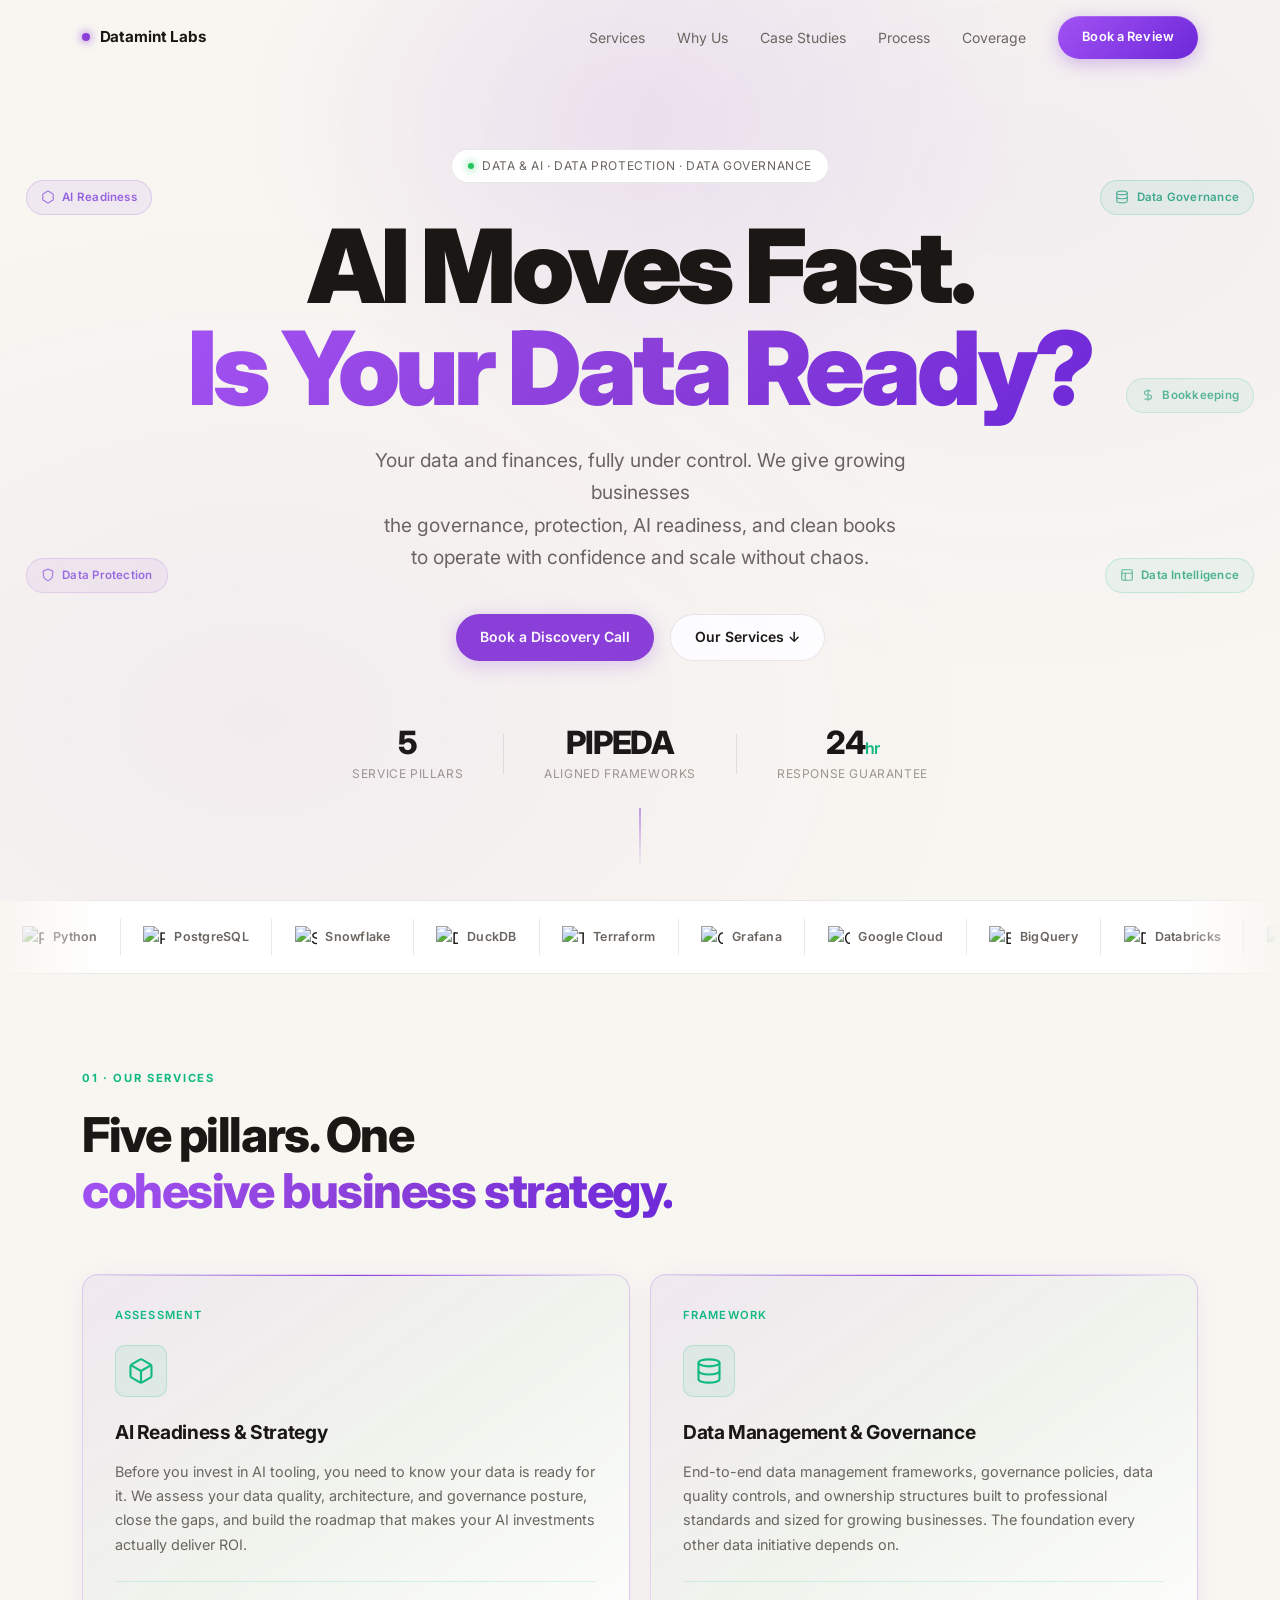
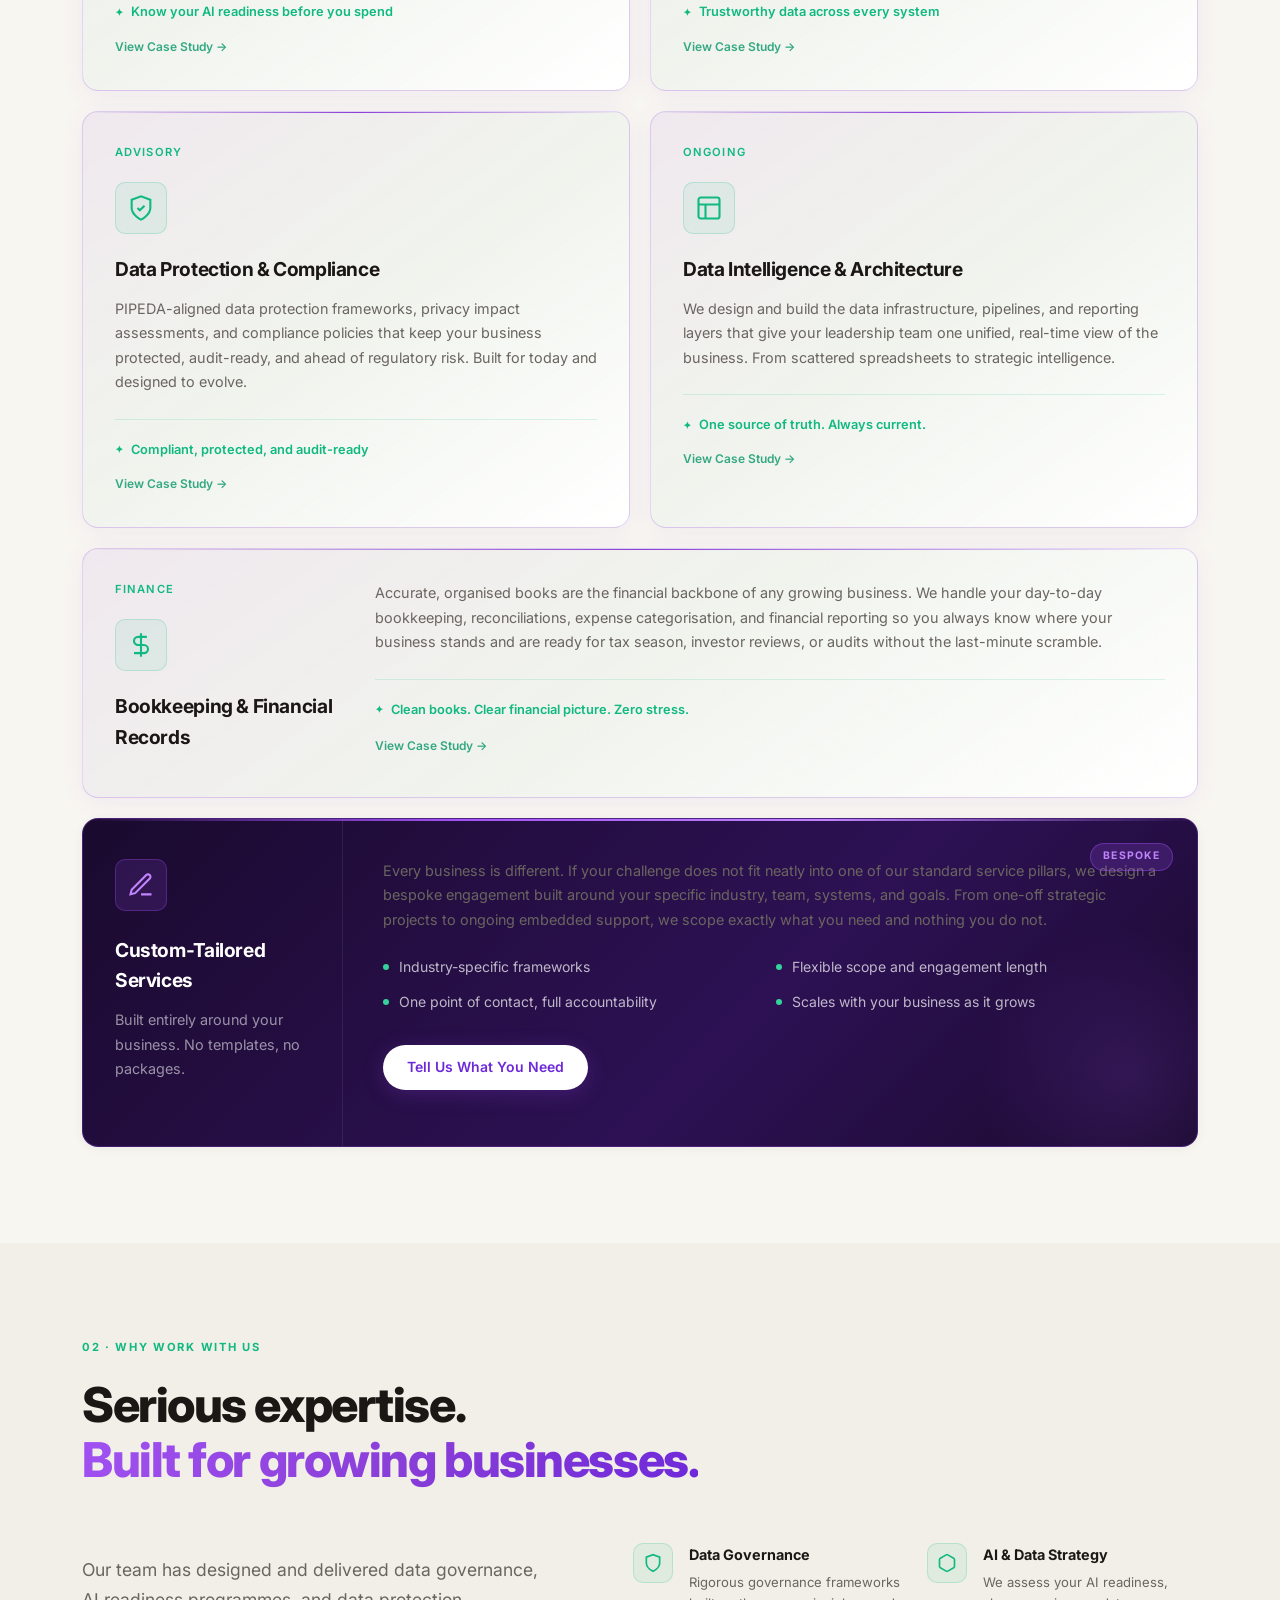
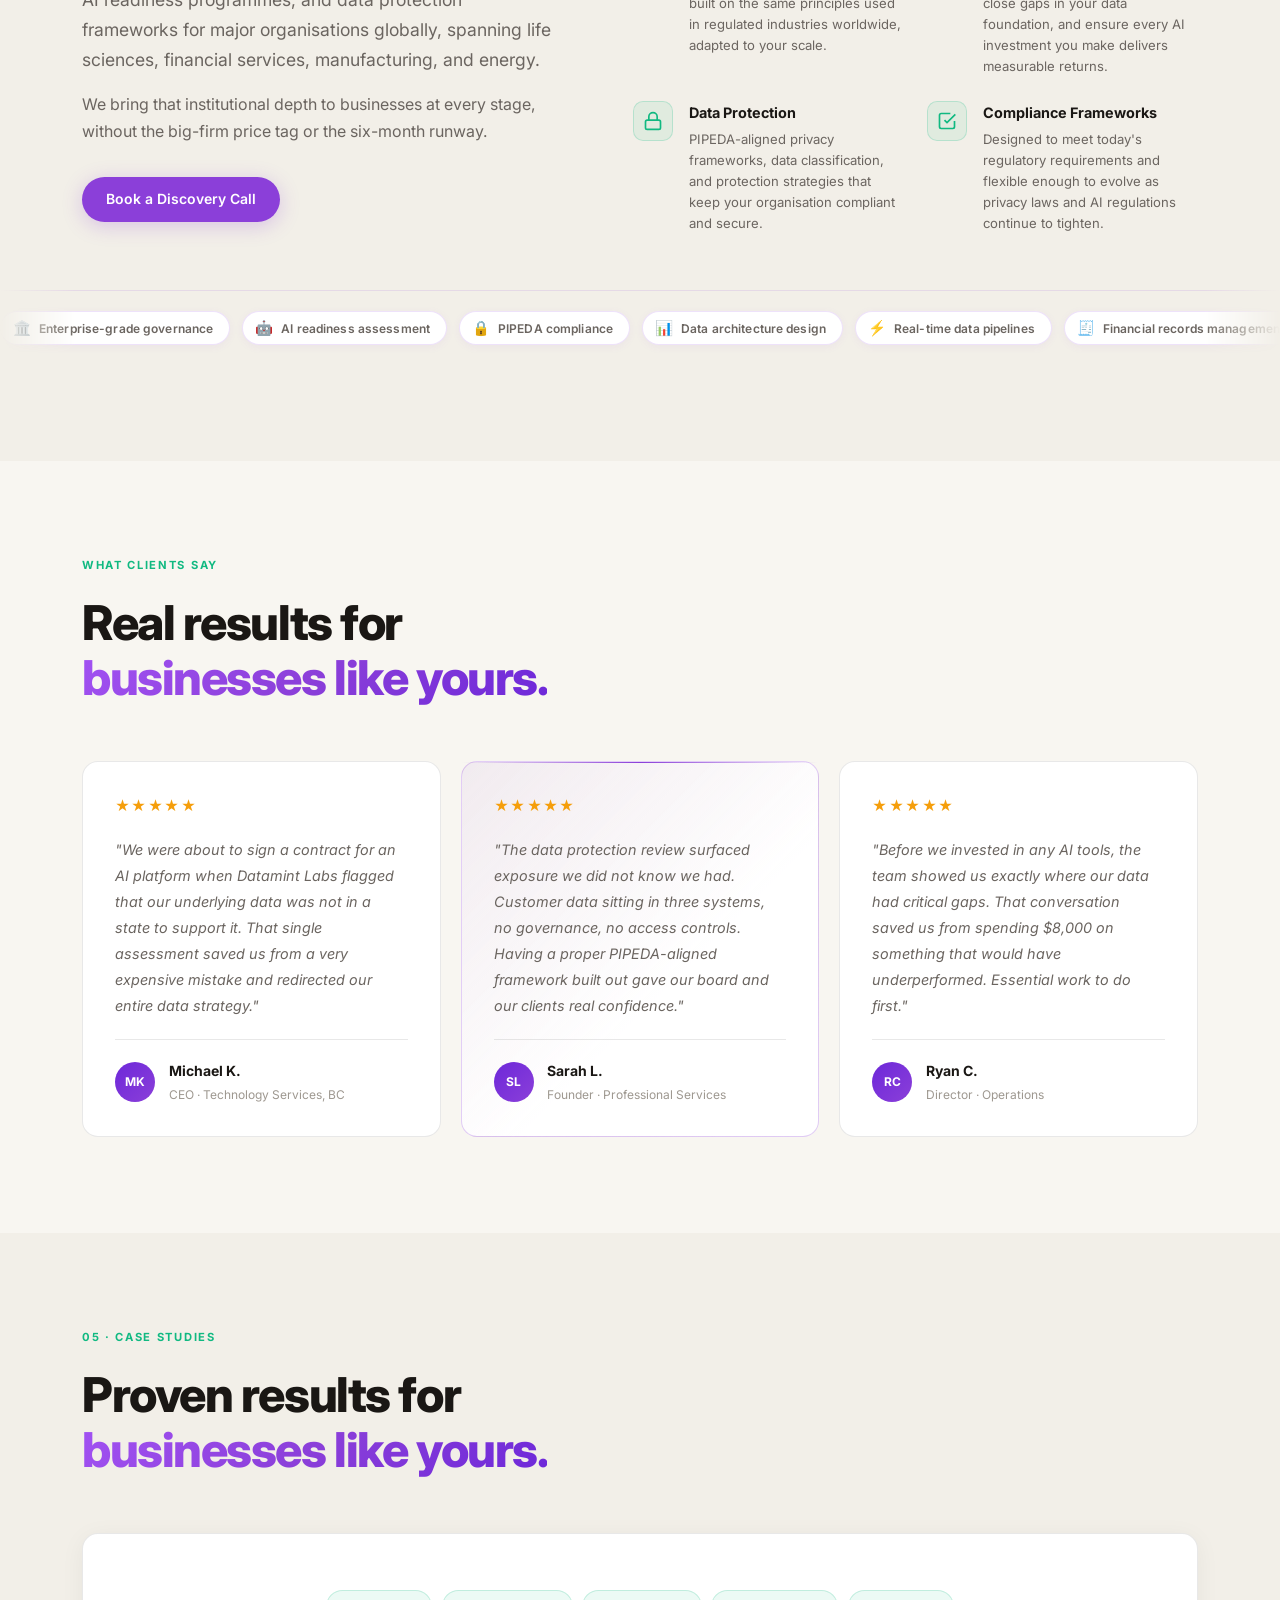
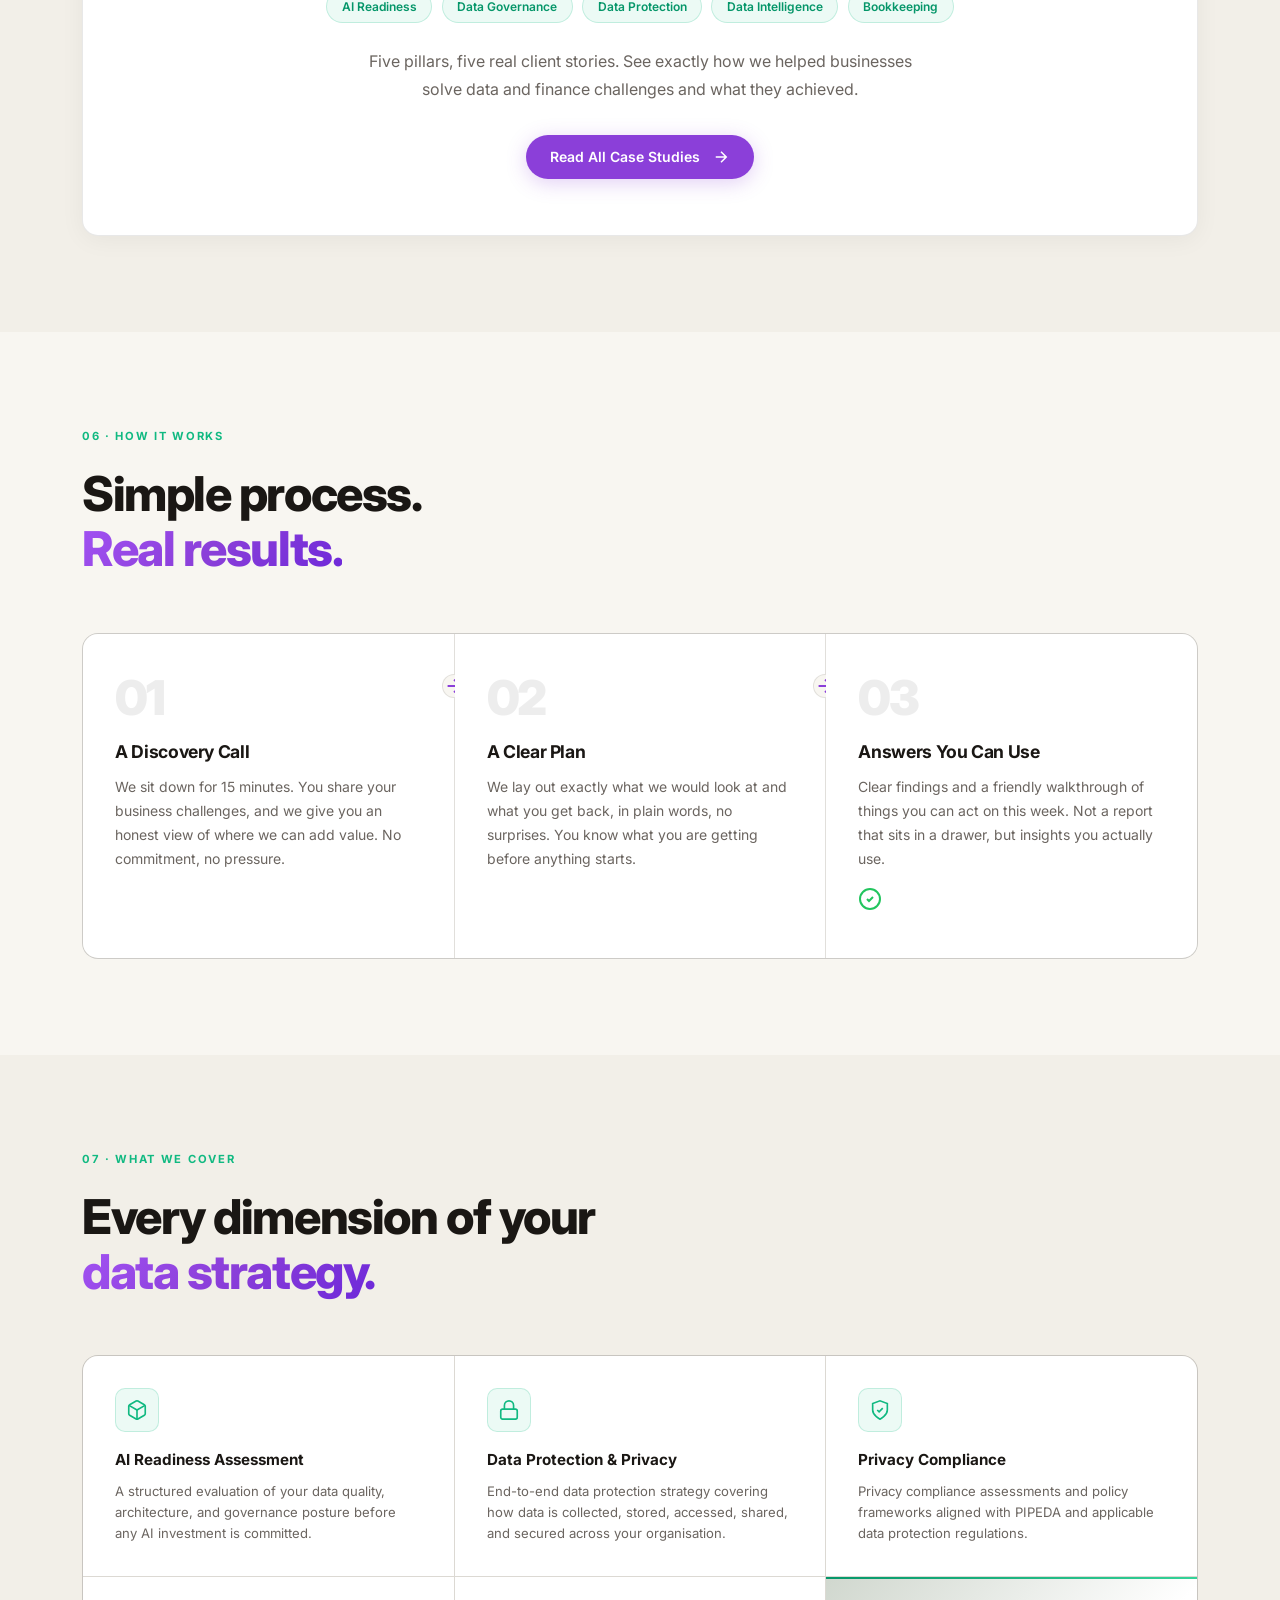
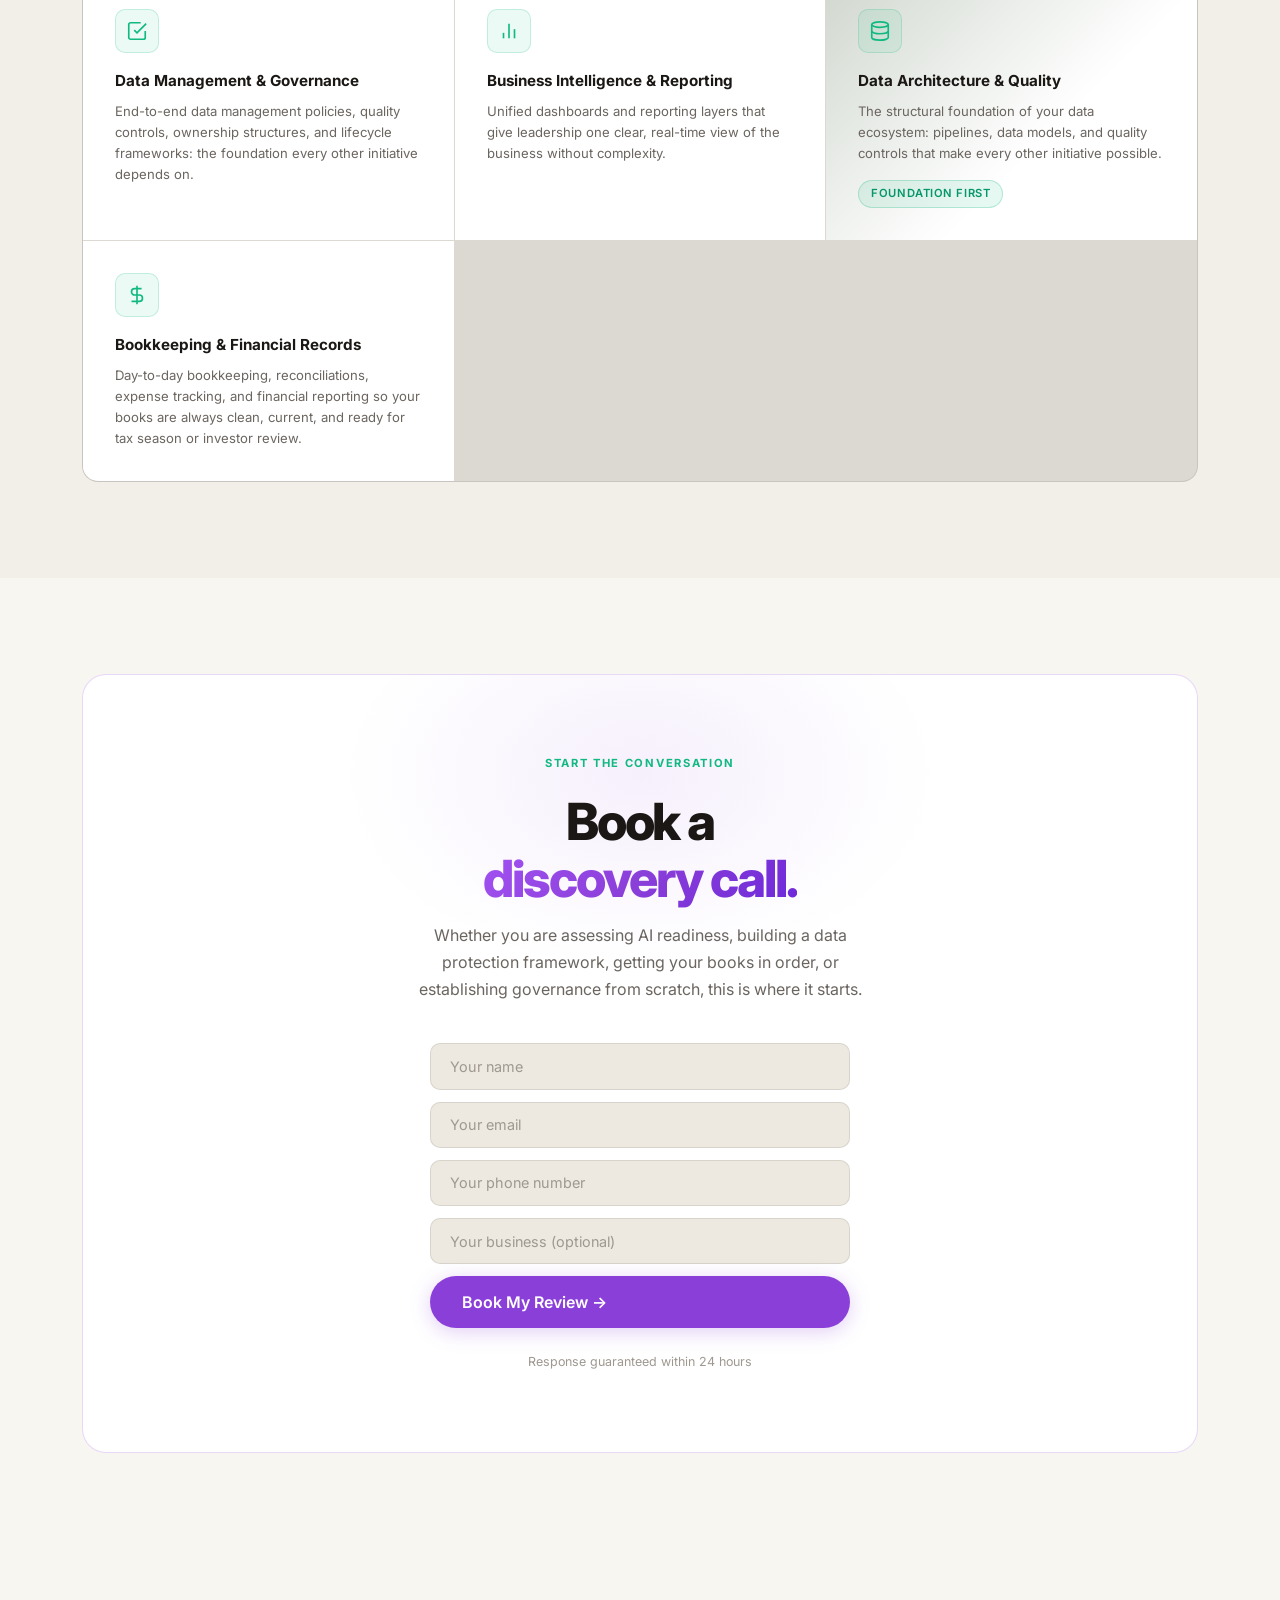
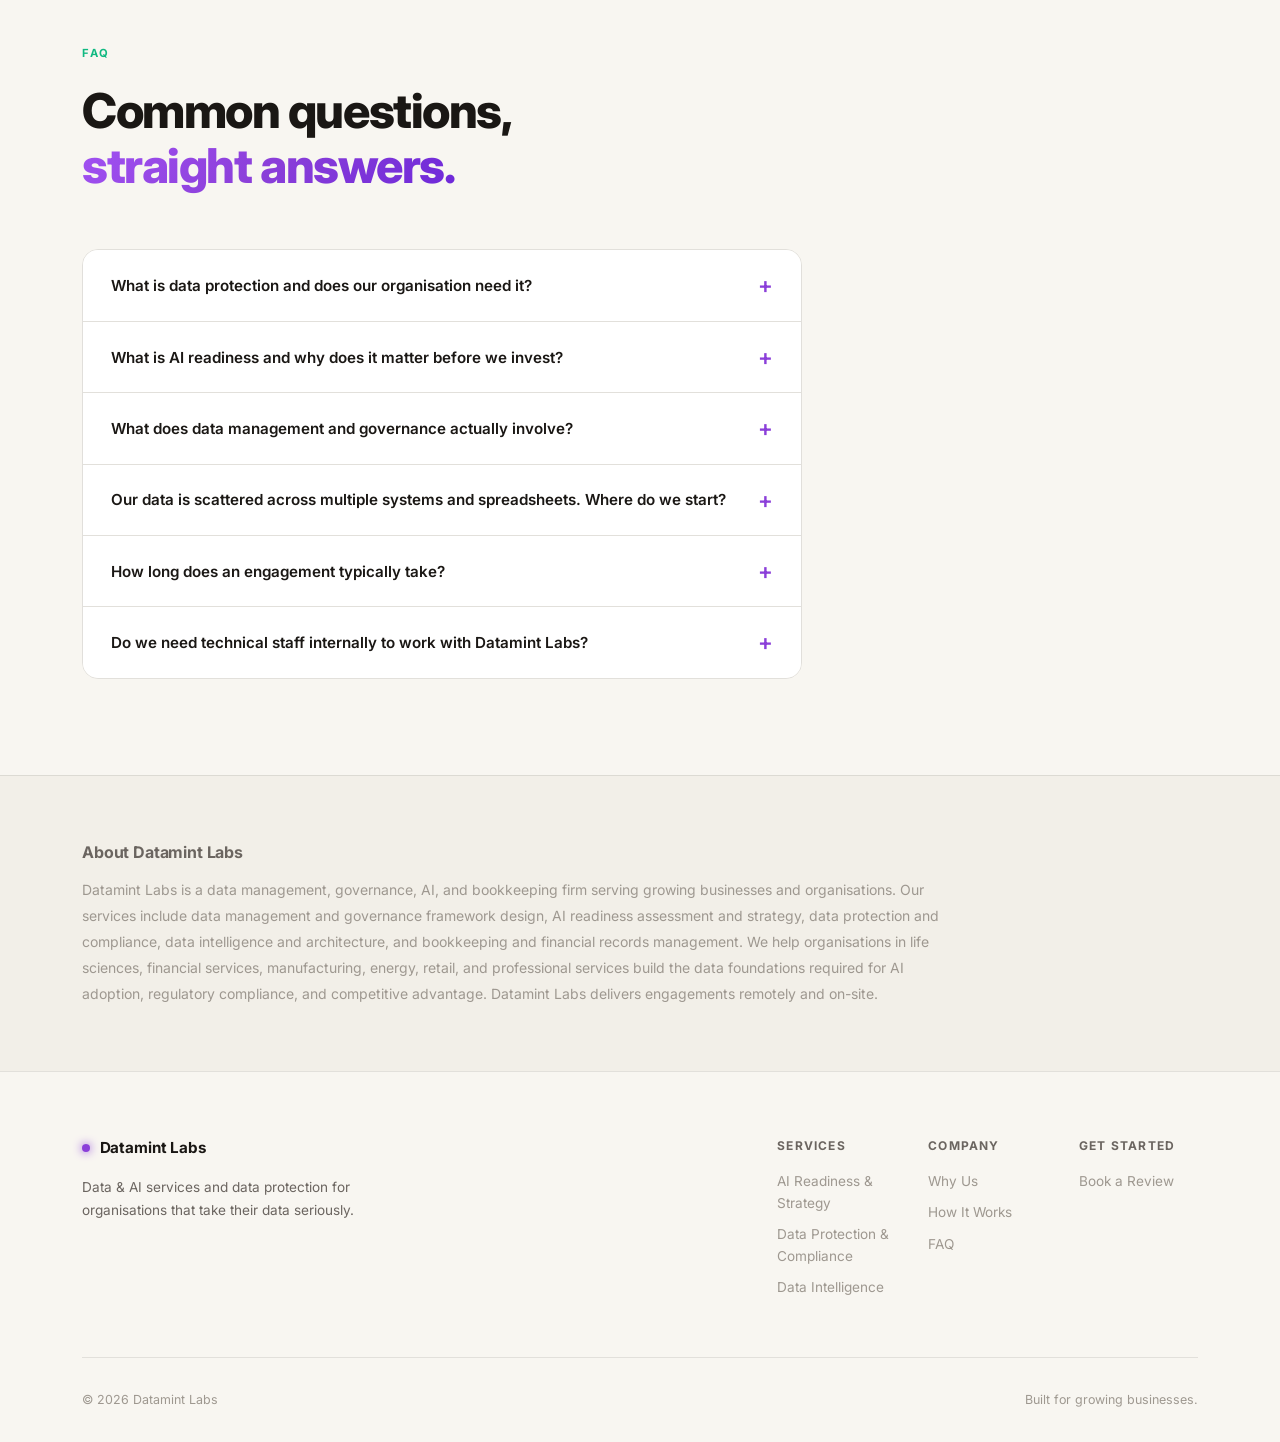
==== commit de2e7df2: "Add animated expertise card strip to bottom of Why Us section - 12 expertise pills scrolling right t" ====
--- a/index.html
+++ b/index.html
@@ -497,6 +497,38 @@
         </div>
       </div>
     </div>
+
+    <!-- Expertise ticker -->
+    <div class="expertise-marquee" aria-hidden="true">
+      <div class="expertise-track">
+        <!-- Set 1 -->
+        <div class="exp-card"><span class="exp-icon">🏛️</span><span class="exp-label">Enterprise-grade governance</span></div>
+        <div class="exp-card"><span class="exp-icon">🤖</span><span class="exp-label">AI readiness assessment</span></div>
+        <div class="exp-card"><span class="exp-icon">🔒</span><span class="exp-label">PIPEDA compliance</span></div>
+        <div class="exp-card"><span class="exp-icon">📊</span><span class="exp-label">Data architecture design</span></div>
+        <div class="exp-card"><span class="exp-icon">⚡</span><span class="exp-label">Real-time data pipelines</span></div>
+        <div class="exp-card"><span class="exp-icon">🧾</span><span class="exp-label">Financial records management</span></div>
+        <div class="exp-card"><span class="exp-icon">🛡️</span><span class="exp-label">Privacy impact assessments</span></div>
+        <div class="exp-card"><span class="exp-icon">📐</span><span class="exp-label">Data quality frameworks</span></div>
+        <div class="exp-card"><span class="exp-icon">🔬</span><span class="exp-label">Life sciences data strategy</span></div>
+        <div class="exp-card"><span class="exp-icon">💼</span><span class="exp-label">Financial services compliance</span></div>
+        <div class="exp-card"><span class="exp-icon">🏭</span><span class="exp-label">Manufacturing intelligence</span></div>
+        <div class="exp-card"><span class="exp-icon">🗂️</span><span class="exp-label">Data ownership structures</span></div>
+        <!-- Set 2 — seamless loop -->
+        <div class="exp-card"><span class="exp-icon">🏛️</span><span class="exp-label">Enterprise-grade governance</span></div>
+        <div class="exp-card"><span class="exp-icon">🤖</span><span class="exp-label">AI readiness assessment</span></div>
+        <div class="exp-card"><span class="exp-icon">🔒</span><span class="exp-label">PIPEDA compliance</span></div>
+        <div class="exp-card"><span class="exp-icon">📊</span><span class="exp-label">Data architecture design</span></div>
+        <div class="exp-card"><span class="exp-icon">⚡</span><span class="exp-label">Real-time data pipelines</span></div>
+        <div class="exp-card"><span class="exp-icon">🧾</span><span class="exp-label">Financial records management</span></div>
+        <div class="exp-card"><span class="exp-icon">🛡️</span><span class="exp-label">Privacy impact assessments</span></div>
+        <div class="exp-card"><span class="exp-icon">📐</span><span class="exp-label">Data quality frameworks</span></div>
+        <div class="exp-card"><span class="exp-icon">🔬</span><span class="exp-label">Life sciences data strategy</span></div>
+        <div class="exp-card"><span class="exp-icon">💼</span><span class="exp-label">Financial services compliance</span></div>
+        <div class="exp-card"><span class="exp-icon">🏭</span><span class="exp-label">Manufacturing intelligence</span></div>
+        <div class="exp-card"><span class="exp-icon">🗂️</span><span class="exp-label">Data ownership structures</span></div>
+      </div>
+    </div>
   </section>
 
   <!-- TESTIMONIALS -->
--- a/styles.css
+++ b/styles.css
@@ -81,12 +81,18 @@
   border-color: rgba(255,255,255,0.15);
 }
 .btn-nav {
-  background: var(--surface);
-  color: var(--text);
-  border: 1px solid var(--border);
+  background: linear-gradient(135deg, var(--purple-light), var(--purple-dark));
+  color: #fff;
+  border: none;
   font-size: 0.8rem;
-}
-.btn-nav:hover { background: var(--surface-2); }
+  box-shadow: 0 4px 18px rgba(139,63,217,0.35), inset 0 1px 0 rgba(255,255,255,0.15);
+  letter-spacing: 0.01em;
+}
+.btn-nav:hover {
+  background: linear-gradient(135deg, var(--purple), var(--purple-dark));
+  box-shadow: 0 6px 28px rgba(139,63,217,0.55), inset 0 1px 0 rgba(255,255,255,0.15);
+  transform: translateY(-1px);
+}
 .btn-large { padding: 1rem 2rem; font-size: 1rem; border-radius: 100px; }
 
 /* ===== NAV ===== */
@@ -725,6 +731,55 @@
   font-size: 0.82rem;
   color: var(--text-muted);
   line-height: 1.6;
+}
+
+/* ===== EXPERTISE MARQUEE (Why Us bottom) ===== */
+.expertise-marquee {
+  overflow: hidden;
+  margin-top: 3.5rem;
+  padding: 1.25rem 0;
+  border-top: 1px solid rgba(139,63,217,0.12);
+  -webkit-mask-image: linear-gradient(to right, transparent 0%, black 6%, black 94%, transparent 100%);
+  mask-image: linear-gradient(to right, transparent 0%, black 6%, black 94%, transparent 100%);
+}
+.expertise-track {
+  display: flex;
+  gap: 0.75rem;
+  width: max-content;
+  animation: expertiseScroll 35s linear infinite;
+}
+.expertise-marquee:hover .expertise-track {
+  animation-play-state: paused;
+}
+.exp-card {
+  display: flex;
+  align-items: center;
+  gap: 0.5rem;
+  background: var(--surface);
+  border: 1px solid rgba(139,63,217,0.15);
+  border-radius: 100px;
+  padding: 0.4rem 1rem 0.4rem 0.75rem;
+  white-space: nowrap;
+  box-shadow: 0 2px 8px rgba(139,63,217,0.06);
+  transition: border-color 0.2s, box-shadow 0.2s;
+}
+.exp-card:hover {
+  border-color: rgba(139,63,217,0.35);
+  box-shadow: 0 4px 16px rgba(139,63,217,0.12);
+}
+.exp-icon {
+  font-size: 0.9rem;
+  line-height: 1;
+}
+.exp-label {
+  font-size: 0.75rem;
+  font-weight: 600;
+  color: var(--text-muted);
+  letter-spacing: 0.01em;
+}
+@keyframes expertiseScroll {
+  from { transform: translateX(0); }
+  to   { transform: translateX(-50%); }
 }
 
 /* ===== STEPS ===== */
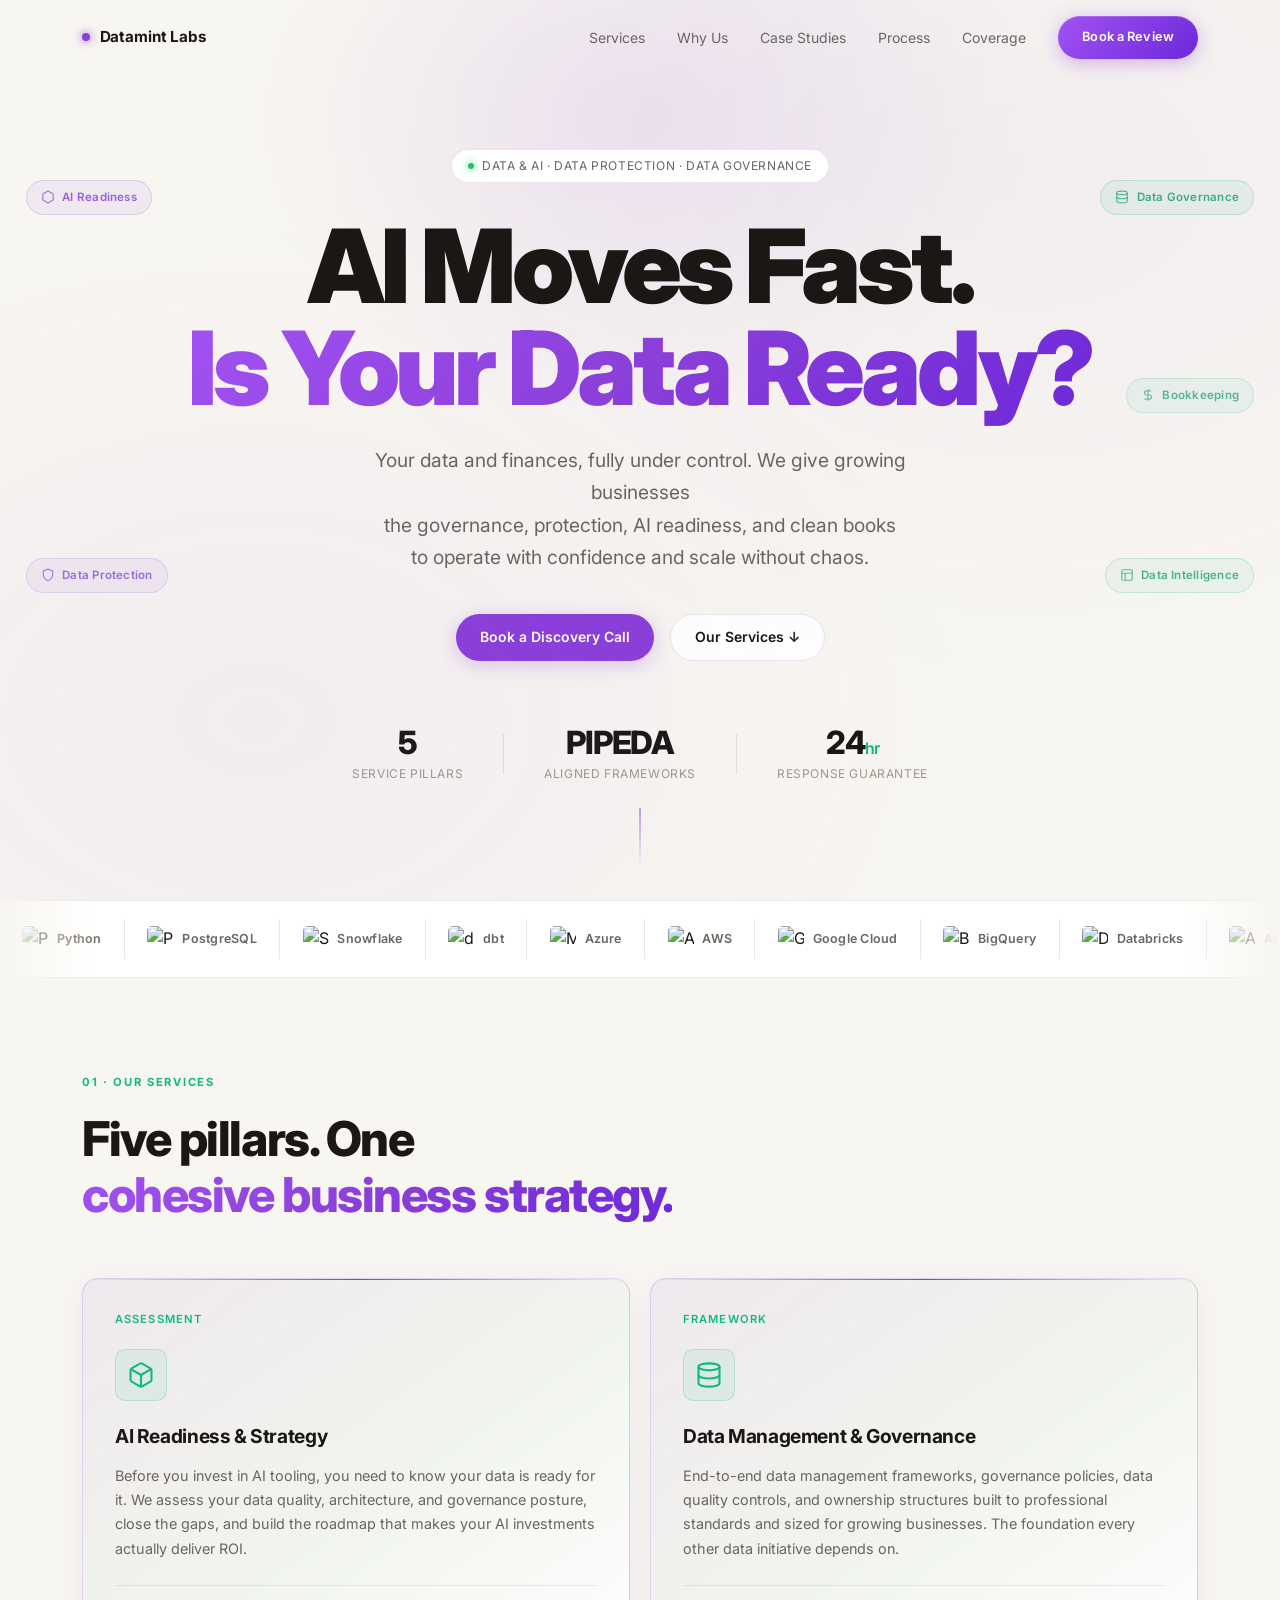
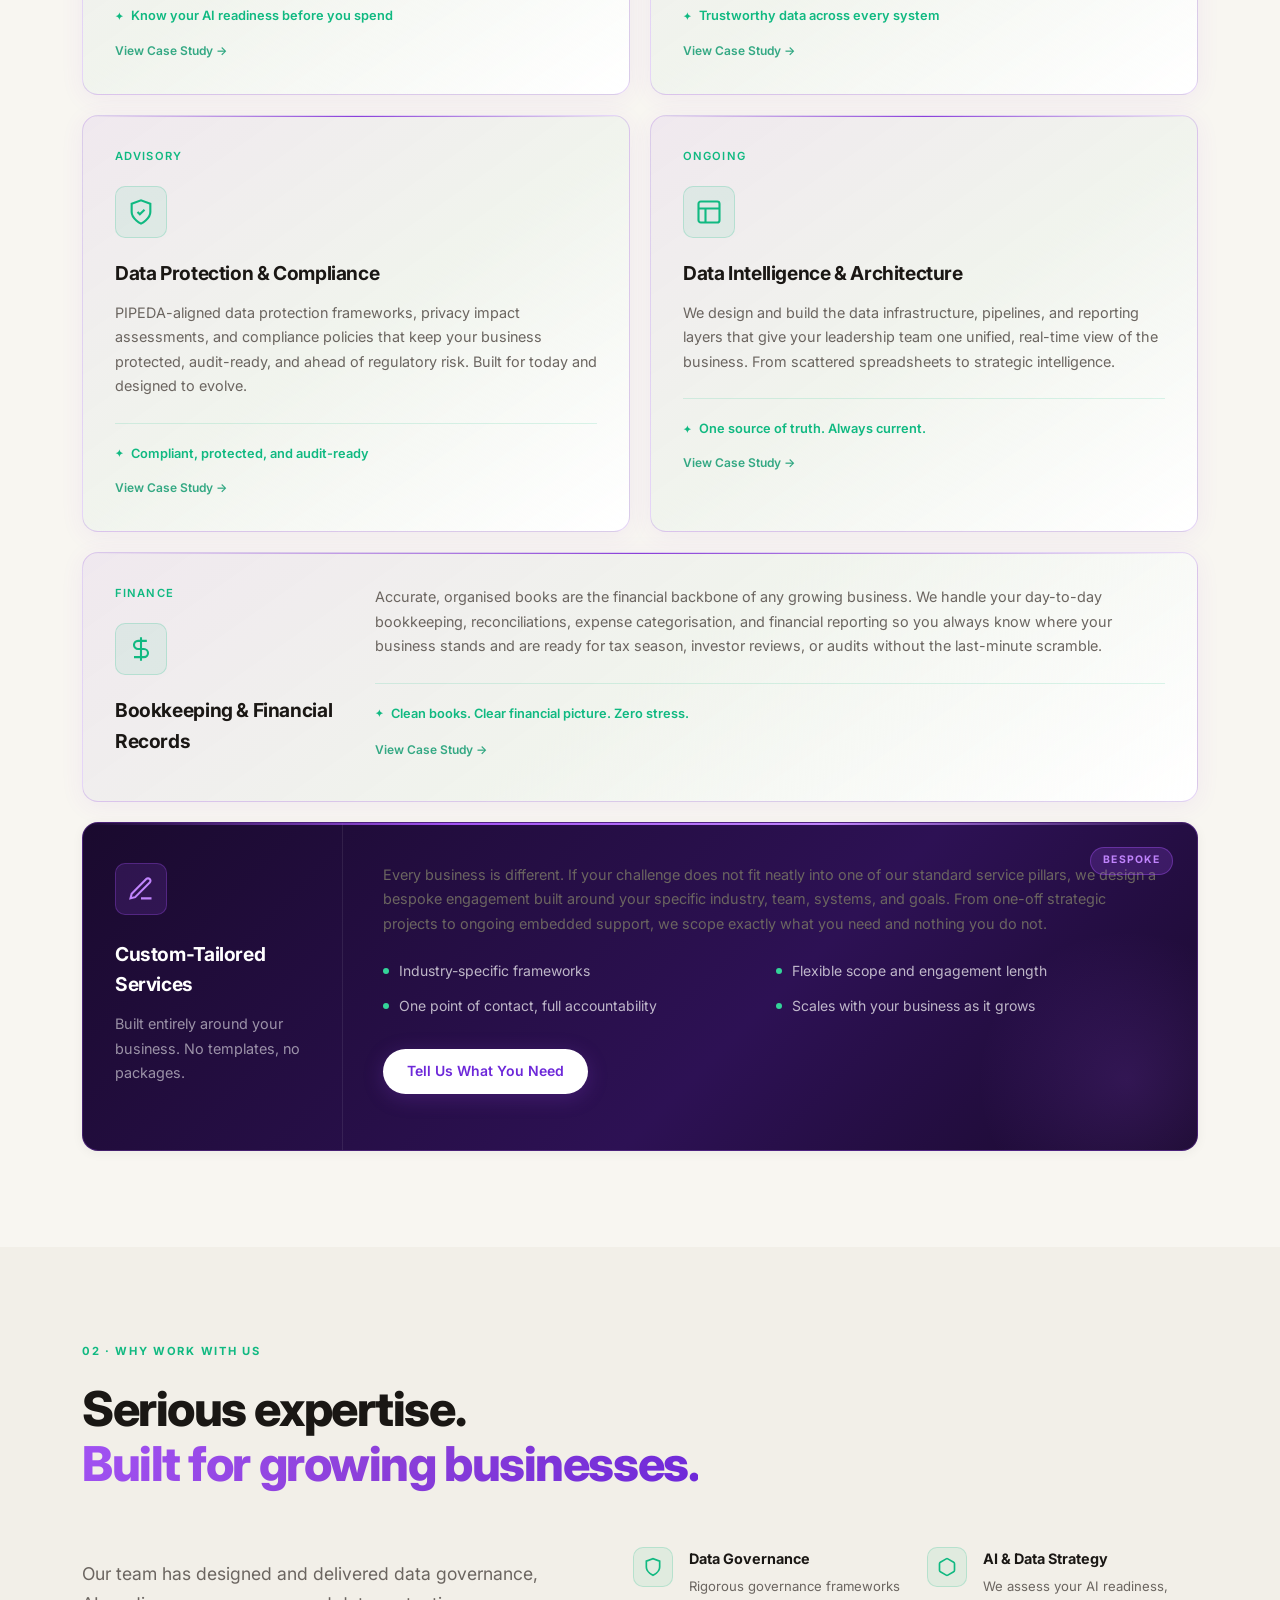
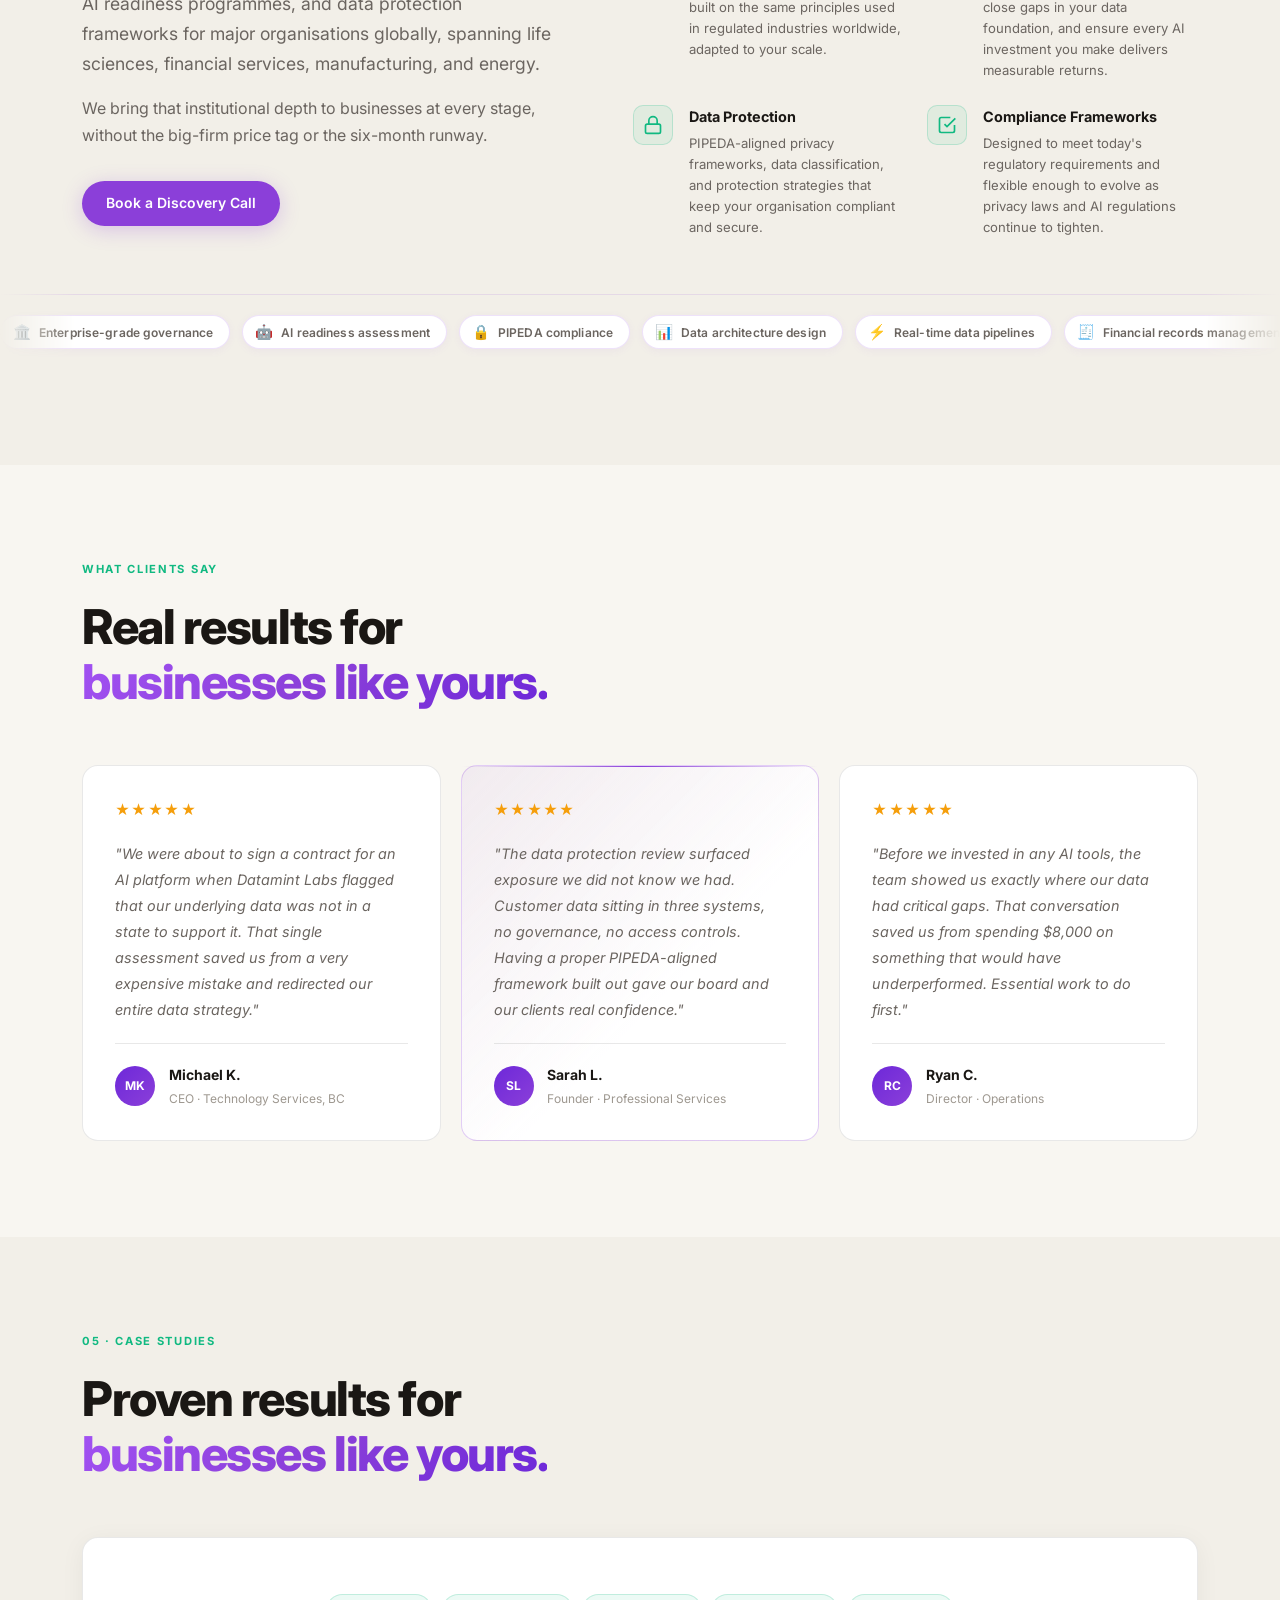
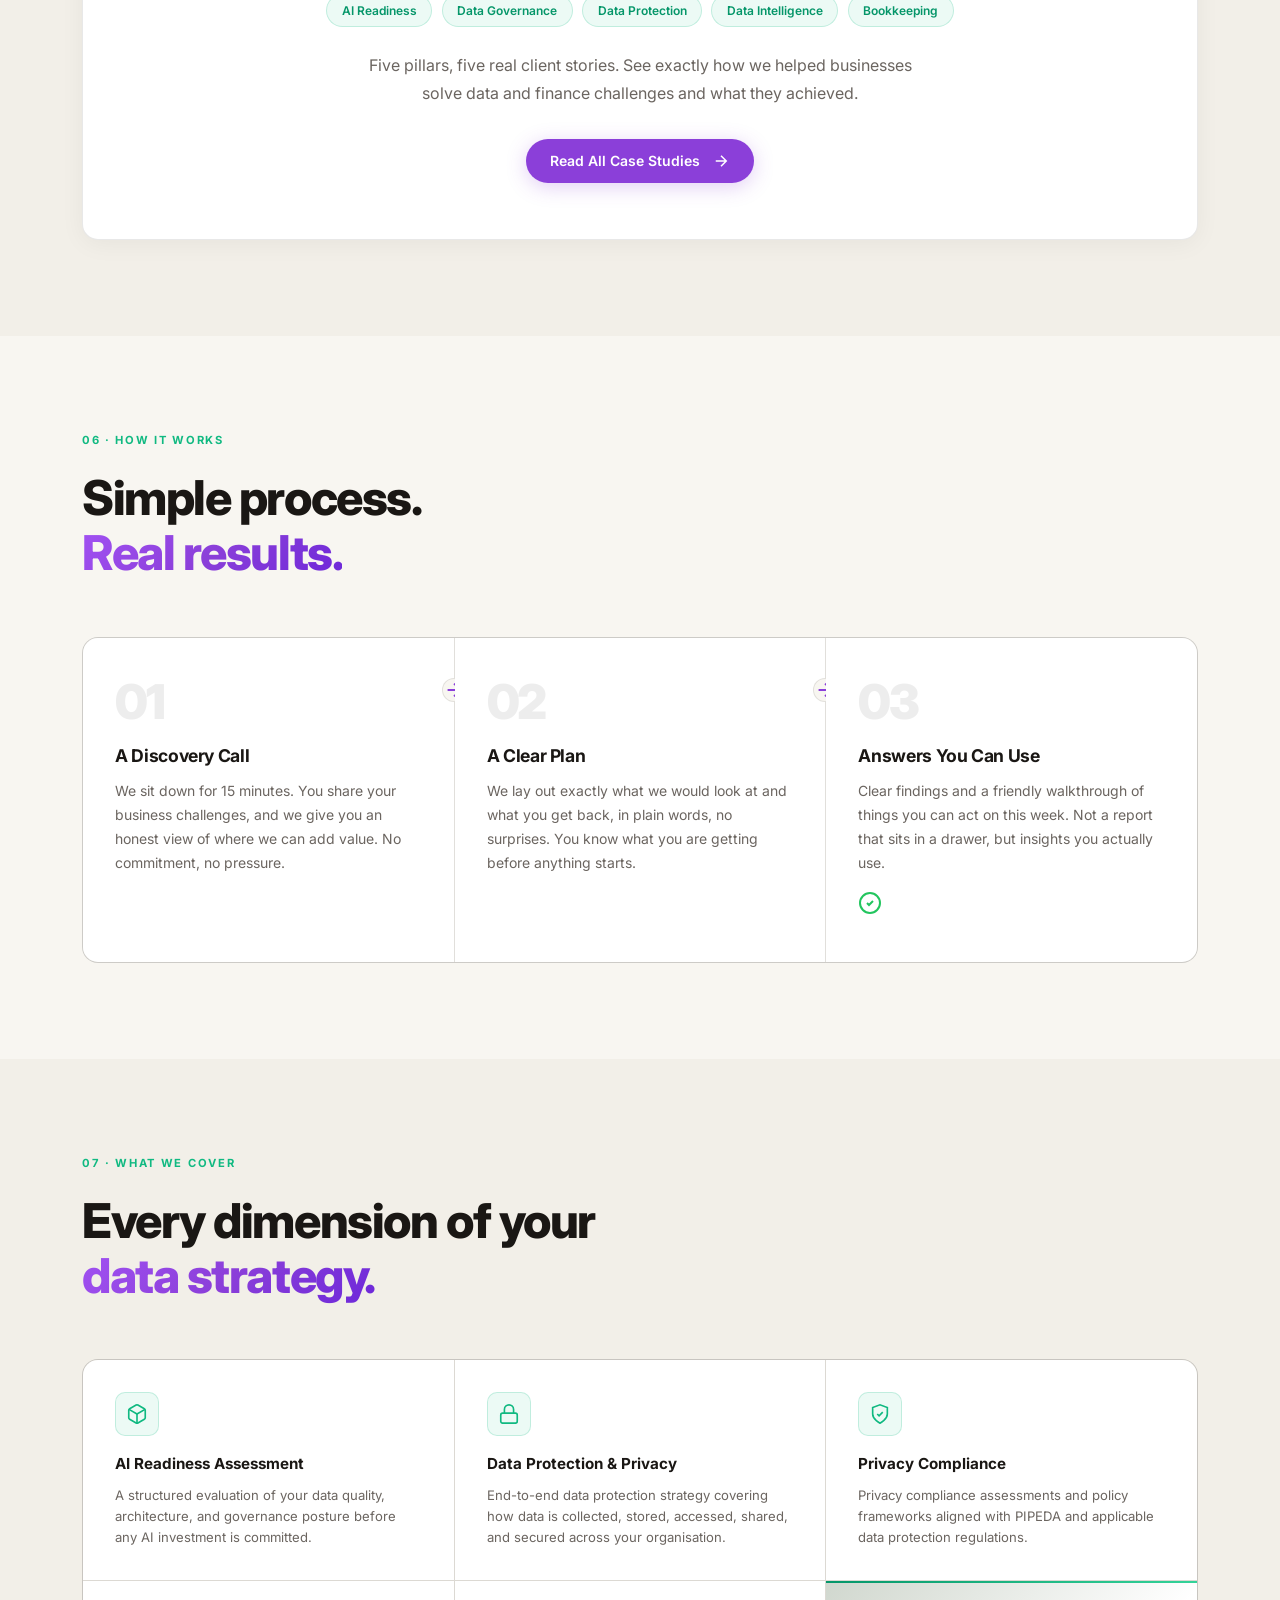
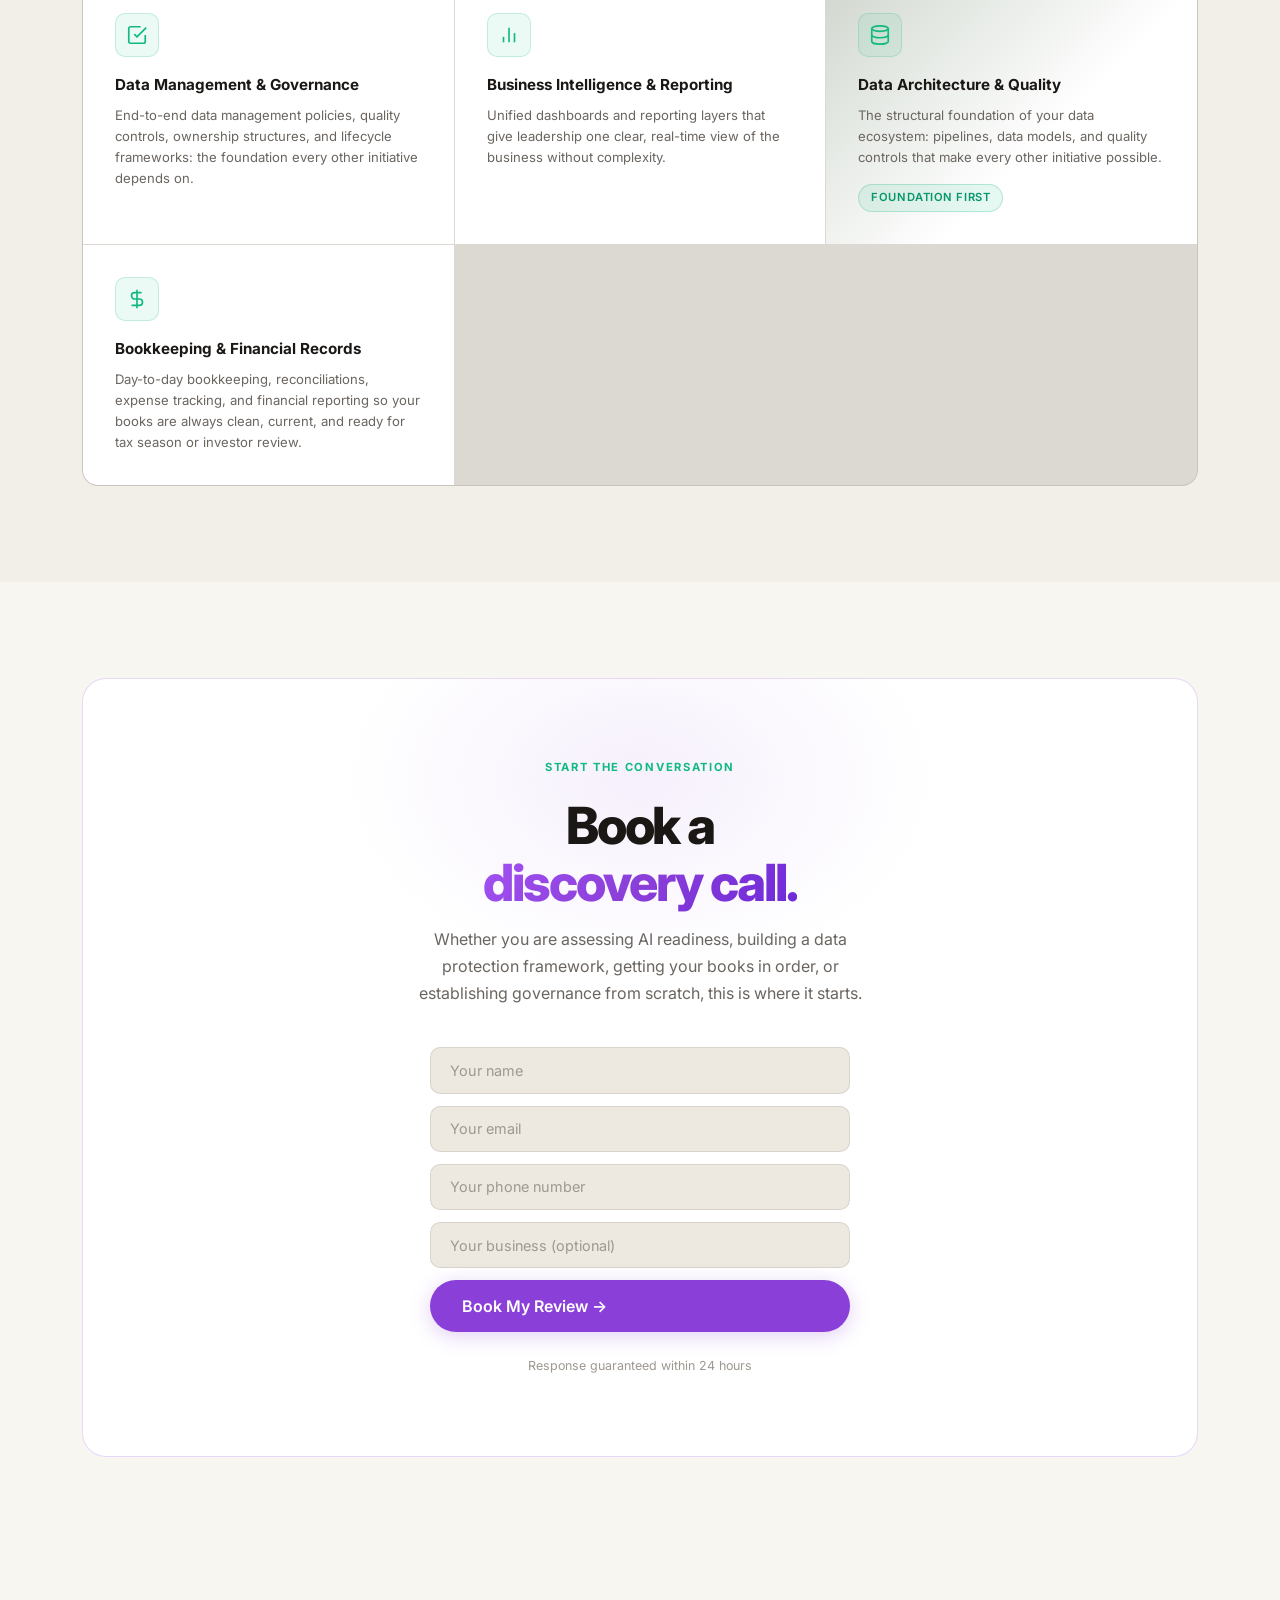
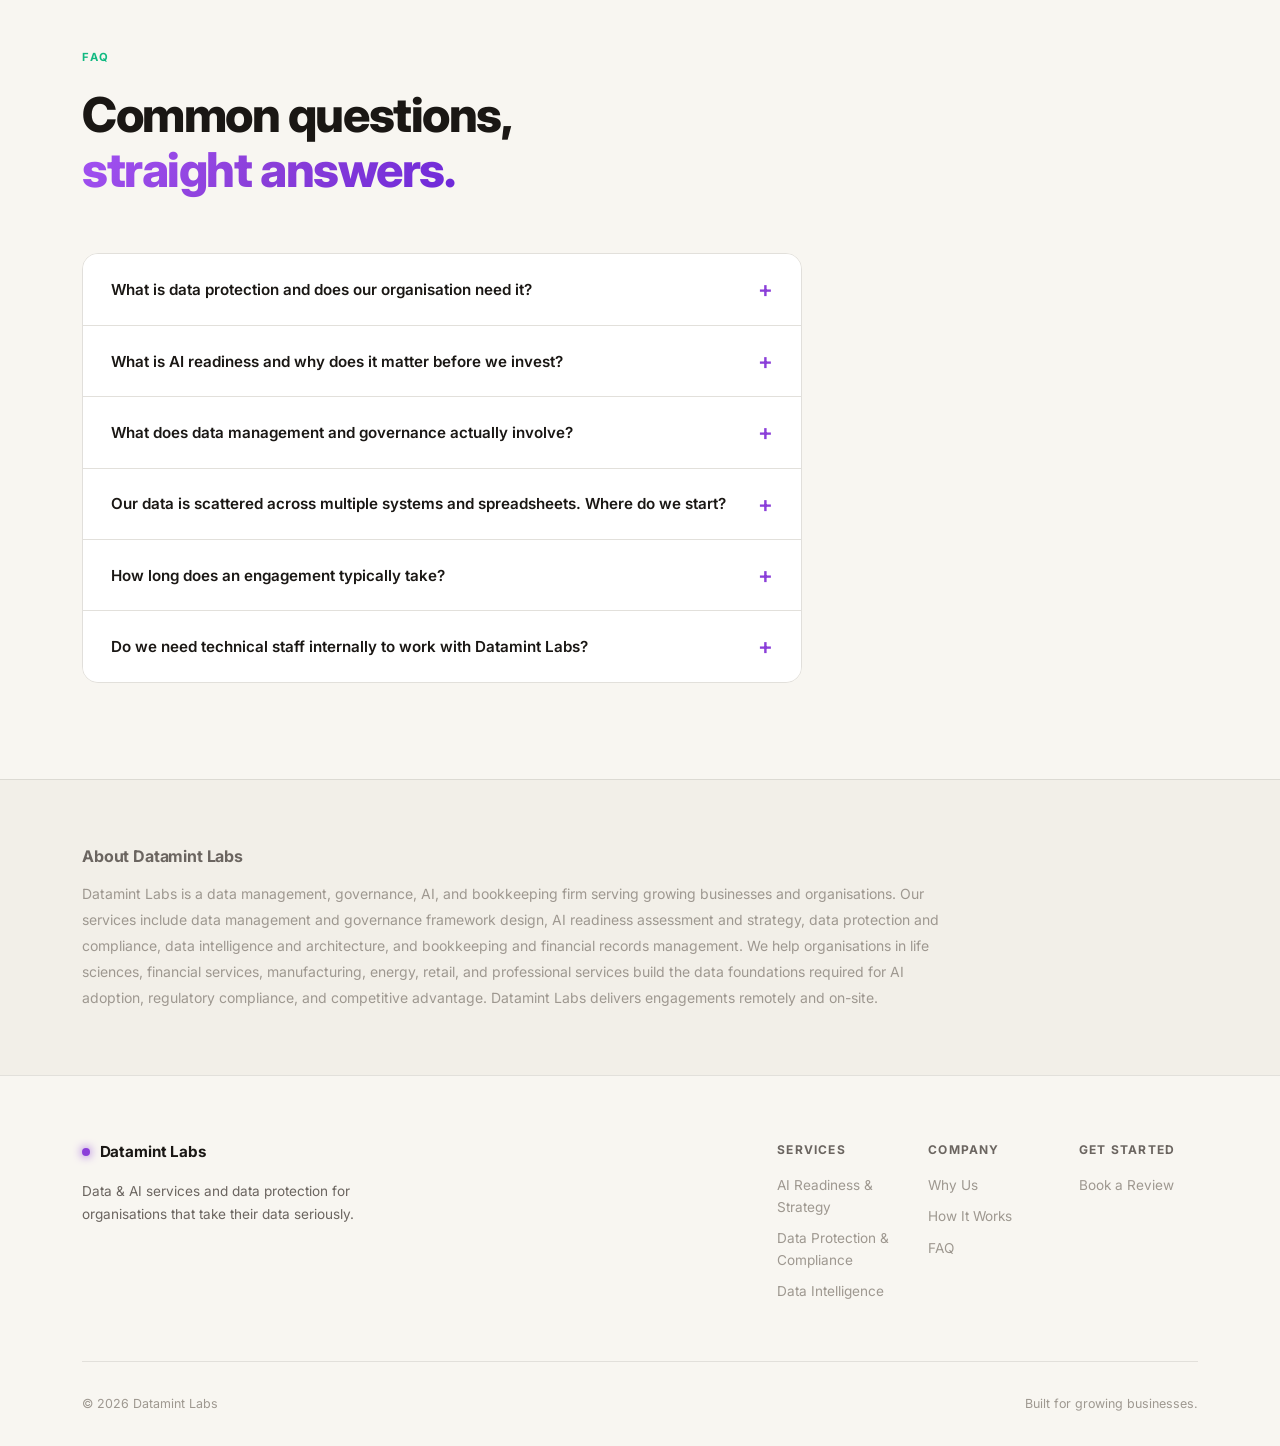
==== commit 8e009cdc: "Restore original 6 tech icons using skillicons.dev CDN Switched all 20 icons to skillicons.dev (veri" ====
--- a/index.html
+++ b/index.html
@@ -277,47 +277,47 @@
   <div class="marquee-wrap" aria-label="Technologies we work with">
     <div class="marquee-track">
       <!-- Set 1 -->
-      <div class="tech-item"><img src="https://cdn.simpleicons.org/python/8B3FD9" alt="Python" /><span>Python</span></div>
-      <div class="tech-item"><img src="https://cdn.simpleicons.org/postgresql/8B3FD9" alt="PostgreSQL" /><span>PostgreSQL</span></div>
-      <div class="tech-item"><img src="https://cdn.simpleicons.org/snowflake/10B981" alt="Snowflake" /><span>Snowflake</span></div>
-      <div class="tech-item"><img src="https://cdn.simpleicons.org/duckdb/10B981" alt="DuckDB" /><span>DuckDB</span></div>
-      <div class="tech-item"><img src="https://cdn.simpleicons.org/terraform/8B3FD9" alt="Terraform" /><span>Terraform</span></div>
-      <div class="tech-item"><img src="https://cdn.simpleicons.org/grafana/10B981" alt="Grafana" /><span>Grafana</span></div>
-      <div class="tech-item"><img src="https://cdn.simpleicons.org/googlecloud/8B3FD9" alt="Google Cloud" /><span>Google Cloud</span></div>
-      <div class="tech-item"><img src="https://cdn.simpleicons.org/googlebigquery/10B981" alt="BigQuery" /><span>BigQuery</span></div>
-      <div class="tech-item"><img src="https://cdn.simpleicons.org/databricks/8B3FD9" alt="Databricks" /><span>Databricks</span></div>
-      <div class="tech-item"><img src="https://cdn.simpleicons.org/apacheairflow/10B981" alt="Airflow" /><span>Airflow</span></div>
-      <div class="tech-item"><img src="https://cdn.simpleicons.org/huggingface/8B3FD9" alt="Hugging Face" /><span>Hugging Face</span></div>
-      <div class="tech-item"><img src="https://cdn.simpleicons.org/pandas/10B981" alt="Pandas" /><span>Pandas</span></div>
-      <div class="tech-item"><img src="https://cdn.simpleicons.org/metabase/8B3FD9" alt="Metabase" /><span>Metabase</span></div>
-      <div class="tech-item"><img src="https://cdn.simpleicons.org/jupyter/10B981" alt="Jupyter" /><span>Jupyter</span></div>
-      <div class="tech-item"><img src="https://cdn.simpleicons.org/quickbooks/8B3FD9" alt="QuickBooks" /><span>QuickBooks</span></div>
-      <div class="tech-item"><img src="https://cdn.simpleicons.org/xero/10B981" alt="Xero" /><span>Xero</span></div>
-      <div class="tech-item"><img src="https://cdn.simpleicons.org/apachespark/8B3FD9" alt="Apache Spark" /><span>Apache Spark</span></div>
-      <div class="tech-item"><img src="https://cdn.simpleicons.org/mongodb/10B981" alt="MongoDB" /><span>MongoDB</span></div>
-      <div class="tech-item"><img src="https://cdn.simpleicons.org/looker/8B3FD9" alt="Looker" /><span>Looker</span></div>
-      <div class="tech-item"><img src="https://cdn.simpleicons.org/clickhouse/10B981" alt="ClickHouse" /><span>ClickHouse</span></div>
+      <div class="tech-item"><img src="https://skillicons.dev/icons?i=python" alt="Python" /><span>Python</span></div>
+      <div class="tech-item"><img src="https://skillicons.dev/icons?i=postgresql" alt="PostgreSQL" /><span>PostgreSQL</span></div>
+      <div class="tech-item"><img src="https://skillicons.dev/icons?i=snowflake" alt="Snowflake" /><span>Snowflake</span></div>
+      <div class="tech-item"><img src="https://skillicons.dev/icons?i=dbt" alt="dbt" /><span>dbt</span></div>
+      <div class="tech-item"><img src="https://skillicons.dev/icons?i=azure" alt="Microsoft Azure" /><span>Azure</span></div>
+      <div class="tech-item"><img src="https://skillicons.dev/icons?i=aws" alt="AWS" /><span>AWS</span></div>
+      <div class="tech-item"><img src="https://skillicons.dev/icons?i=googlecloud" alt="Google Cloud" /><span>Google Cloud</span></div>
+      <div class="tech-item"><img src="https://skillicons.dev/icons?i=bigquery" alt="BigQuery" /><span>BigQuery</span></div>
+      <div class="tech-item"><img src="https://skillicons.dev/icons?i=databricks" alt="Databricks" /><span>Databricks</span></div>
+      <div class="tech-item"><img src="https://skillicons.dev/icons?i=airflow" alt="Apache Airflow" /><span>Airflow</span></div>
+      <div class="tech-item"><img src="https://skillicons.dev/icons?i=openai" alt="OpenAI" /><span>OpenAI</span></div>
+      <div class="tech-item"><img src="https://skillicons.dev/icons?i=pandas" alt="Pandas" /><span>Pandas</span></div>
+      <div class="tech-item"><img src="https://skillicons.dev/icons?i=tableau" alt="Tableau" /><span>Tableau</span></div>
+      <div class="tech-item"><img src="https://skillicons.dev/icons?i=excel" alt="Microsoft Excel" /><span>Excel</span></div>
+      <div class="tech-item"><img src="https://skillicons.dev/icons?i=quickbooks" alt="QuickBooks" /><span>QuickBooks</span></div>
+      <div class="tech-item"><img src="https://skillicons.dev/icons?i=xero" alt="Xero" /><span>Xero</span></div>
+      <div class="tech-item"><img src="https://skillicons.dev/icons?i=spark" alt="Apache Spark" /><span>Apache Spark</span></div>
+      <div class="tech-item"><img src="https://skillicons.dev/icons?i=mongodb" alt="MongoDB" /><span>MongoDB</span></div>
+      <div class="tech-item"><img src="https://skillicons.dev/icons?i=looker" alt="Looker" /><span>Looker</span></div>
+      <div class="tech-item"><img src="https://skillicons.dev/icons?i=clickhouse" alt="ClickHouse" /><span>ClickHouse</span></div>
       <!-- Set 2 — duplicate for seamless loop -->
-      <div class="tech-item"><img src="https://cdn.simpleicons.org/python/8B3FD9" alt="Python" /><span>Python</span></div>
-      <div class="tech-item"><img src="https://cdn.simpleicons.org/postgresql/8B3FD9" alt="PostgreSQL" /><span>PostgreSQL</span></div>
-      <div class="tech-item"><img src="https://cdn.simpleicons.org/snowflake/10B981" alt="Snowflake" /><span>Snowflake</span></div>
-      <div class="tech-item"><img src="https://cdn.simpleicons.org/duckdb/10B981" alt="DuckDB" /><span>DuckDB</span></div>
-      <div class="tech-item"><img src="https://cdn.simpleicons.org/terraform/8B3FD9" alt="Terraform" /><span>Terraform</span></div>
-      <div class="tech-item"><img src="https://cdn.simpleicons.org/grafana/10B981" alt="Grafana" /><span>Grafana</span></div>
-      <div class="tech-item"><img src="https://cdn.simpleicons.org/googlecloud/8B3FD9" alt="Google Cloud" /><span>Google Cloud</span></div>
-      <div class="tech-item"><img src="https://cdn.simpleicons.org/googlebigquery/10B981" alt="BigQuery" /><span>BigQuery</span></div>
-      <div class="tech-item"><img src="https://cdn.simpleicons.org/databricks/8B3FD9" alt="Databricks" /><span>Databricks</span></div>
-      <div class="tech-item"><img src="https://cdn.simpleicons.org/apacheairflow/10B981" alt="Airflow" /><span>Airflow</span></div>
-      <div class="tech-item"><img src="https://cdn.simpleicons.org/huggingface/8B3FD9" alt="Hugging Face" /><span>Hugging Face</span></div>
-      <div class="tech-item"><img src="https://cdn.simpleicons.org/pandas/10B981" alt="Pandas" /><span>Pandas</span></div>
-      <div class="tech-item"><img src="https://cdn.simpleicons.org/metabase/8B3FD9" alt="Metabase" /><span>Metabase</span></div>
-      <div class="tech-item"><img src="https://cdn.simpleicons.org/jupyter/10B981" alt="Jupyter" /><span>Jupyter</span></div>
-      <div class="tech-item"><img src="https://cdn.simpleicons.org/quickbooks/8B3FD9" alt="QuickBooks" /><span>QuickBooks</span></div>
-      <div class="tech-item"><img src="https://cdn.simpleicons.org/xero/10B981" alt="Xero" /><span>Xero</span></div>
-      <div class="tech-item"><img src="https://cdn.simpleicons.org/apachespark/8B3FD9" alt="Apache Spark" /><span>Apache Spark</span></div>
-      <div class="tech-item"><img src="https://cdn.simpleicons.org/mongodb/10B981" alt="MongoDB" /><span>MongoDB</span></div>
-      <div class="tech-item"><img src="https://cdn.simpleicons.org/looker/8B3FD9" alt="Looker" /><span>Looker</span></div>
-      <div class="tech-item"><img src="https://cdn.simpleicons.org/clickhouse/10B981" alt="ClickHouse" /><span>ClickHouse</span></div>
+      <div class="tech-item"><img src="https://skillicons.dev/icons?i=python" alt="Python" /><span>Python</span></div>
+      <div class="tech-item"><img src="https://skillicons.dev/icons?i=postgresql" alt="PostgreSQL" /><span>PostgreSQL</span></div>
+      <div class="tech-item"><img src="https://skillicons.dev/icons?i=snowflake" alt="Snowflake" /><span>Snowflake</span></div>
+      <div class="tech-item"><img src="https://skillicons.dev/icons?i=dbt" alt="dbt" /><span>dbt</span></div>
+      <div class="tech-item"><img src="https://skillicons.dev/icons?i=azure" alt="Microsoft Azure" /><span>Azure</span></div>
+      <div class="tech-item"><img src="https://skillicons.dev/icons?i=aws" alt="AWS" /><span>AWS</span></div>
+      <div class="tech-item"><img src="https://skillicons.dev/icons?i=googlecloud" alt="Google Cloud" /><span>Google Cloud</span></div>
+      <div class="tech-item"><img src="https://skillicons.dev/icons?i=bigquery" alt="BigQuery" /><span>BigQuery</span></div>
+      <div class="tech-item"><img src="https://skillicons.dev/icons?i=databricks" alt="Databricks" /><span>Databricks</span></div>
+      <div class="tech-item"><img src="https://skillicons.dev/icons?i=airflow" alt="Apache Airflow" /><span>Airflow</span></div>
+      <div class="tech-item"><img src="https://skillicons.dev/icons?i=openai" alt="OpenAI" /><span>OpenAI</span></div>
+      <div class="tech-item"><img src="https://skillicons.dev/icons?i=pandas" alt="Pandas" /><span>Pandas</span></div>
+      <div class="tech-item"><img src="https://skillicons.dev/icons?i=tableau" alt="Tableau" /><span>Tableau</span></div>
+      <div class="tech-item"><img src="https://skillicons.dev/icons?i=excel" alt="Microsoft Excel" /><span>Excel</span></div>
+      <div class="tech-item"><img src="https://skillicons.dev/icons?i=quickbooks" alt="QuickBooks" /><span>QuickBooks</span></div>
+      <div class="tech-item"><img src="https://skillicons.dev/icons?i=xero" alt="Xero" /><span>Xero</span></div>
+      <div class="tech-item"><img src="https://skillicons.dev/icons?i=spark" alt="Apache Spark" /><span>Apache Spark</span></div>
+      <div class="tech-item"><img src="https://skillicons.dev/icons?i=mongodb" alt="MongoDB" /><span>MongoDB</span></div>
+      <div class="tech-item"><img src="https://skillicons.dev/icons?i=looker" alt="Looker" /><span>Looker</span></div>
+      <div class="tech-item"><img src="https://skillicons.dev/icons?i=clickhouse" alt="ClickHouse" /><span>ClickHouse</span></div>
     </div>
   </div>
 
--- a/styles.css
+++ b/styles.css
@@ -457,10 +457,11 @@
   white-space: nowrap;
 }
 .tech-item img {
-  width: 22px;
-  height: 22px;
+  width: 26px;
+  height: 26px;
   object-fit: contain;
   flex-shrink: 0;
+  border-radius: 5px;
 }
 .tech-item span {
   font-size: 0.78rem;
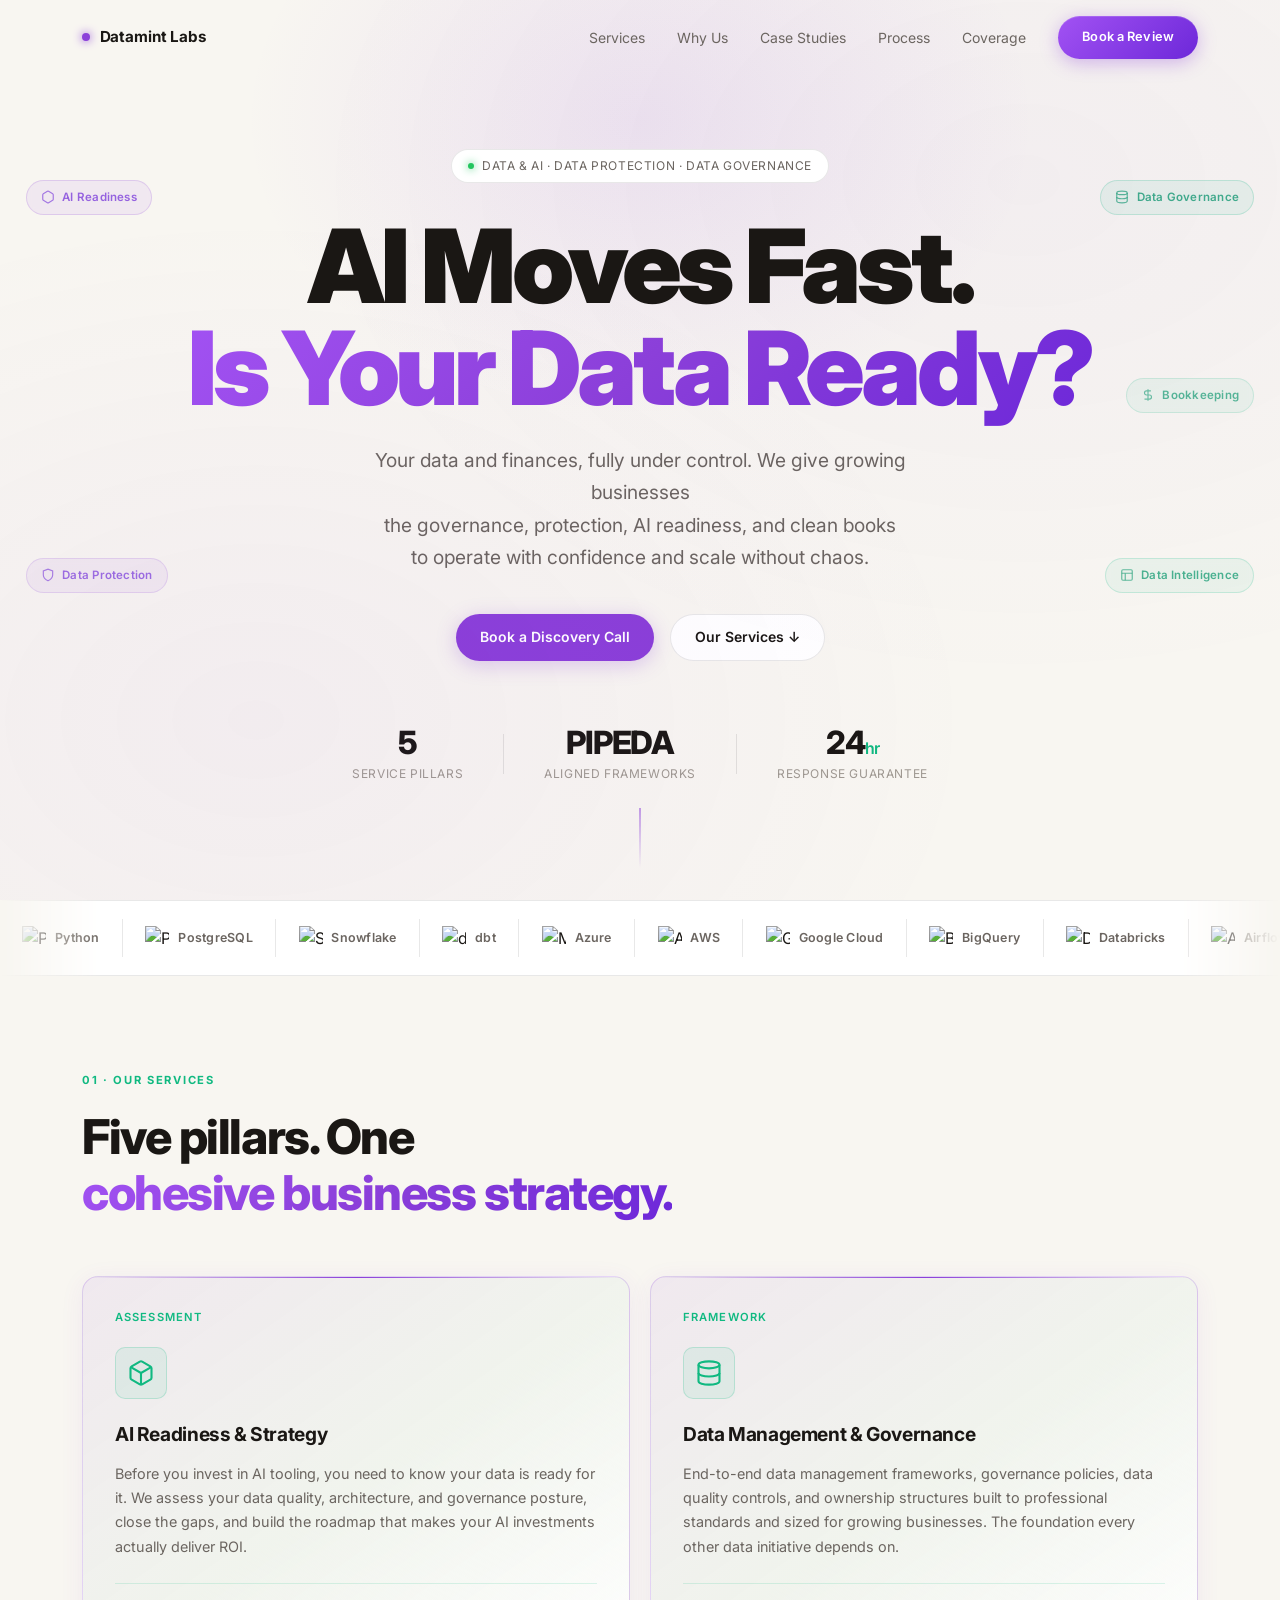
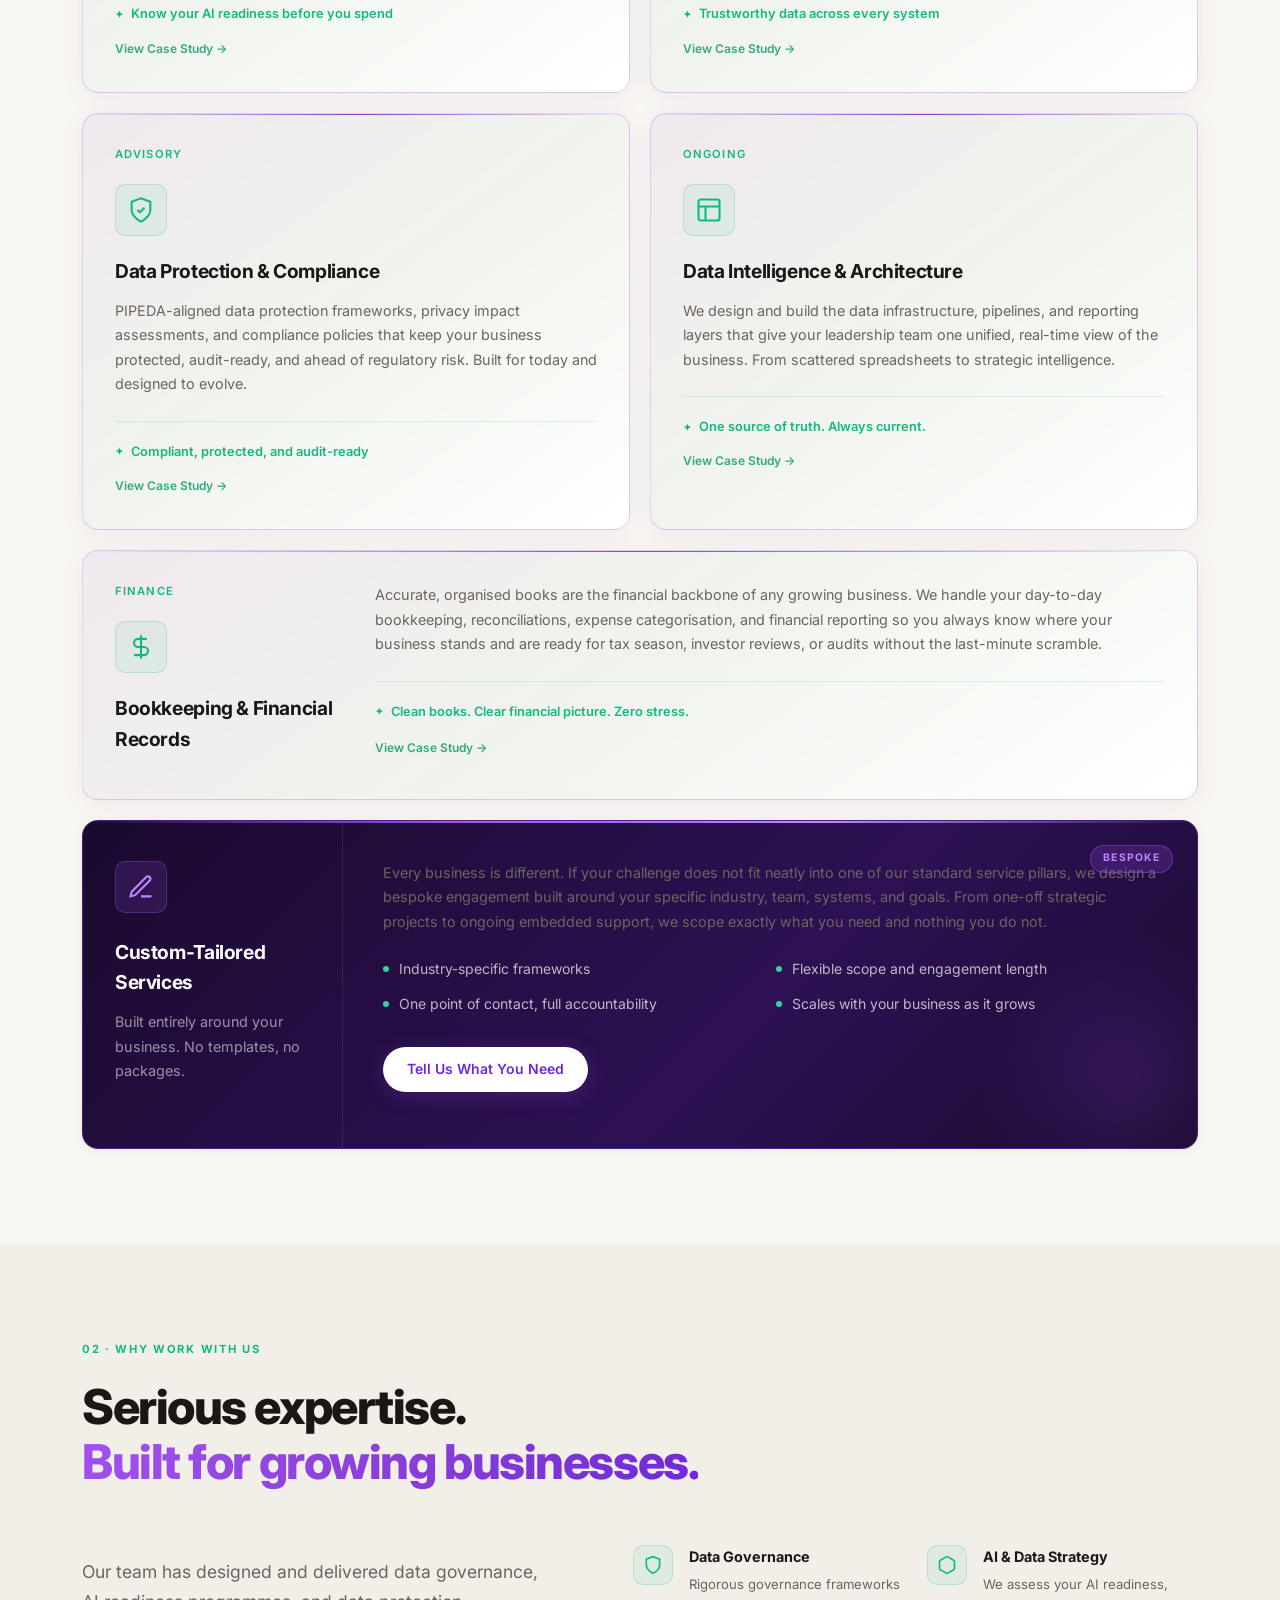
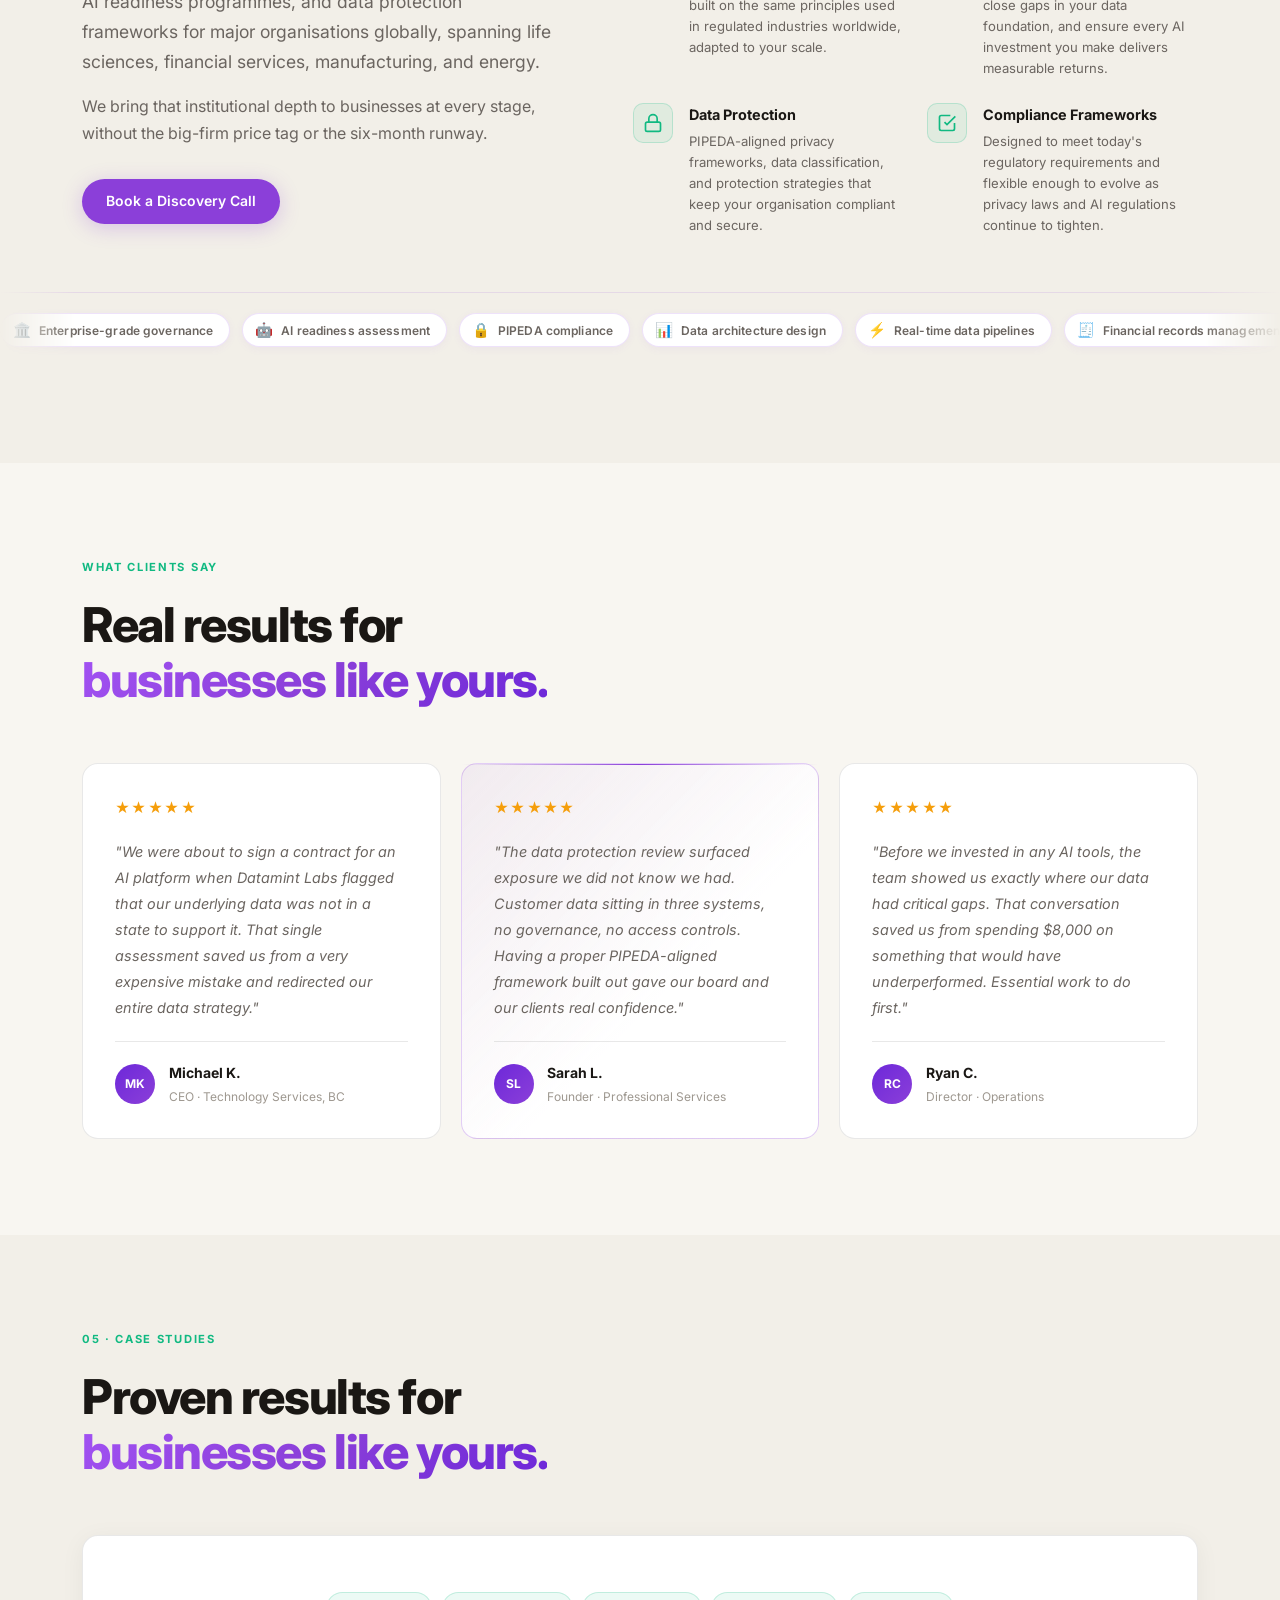
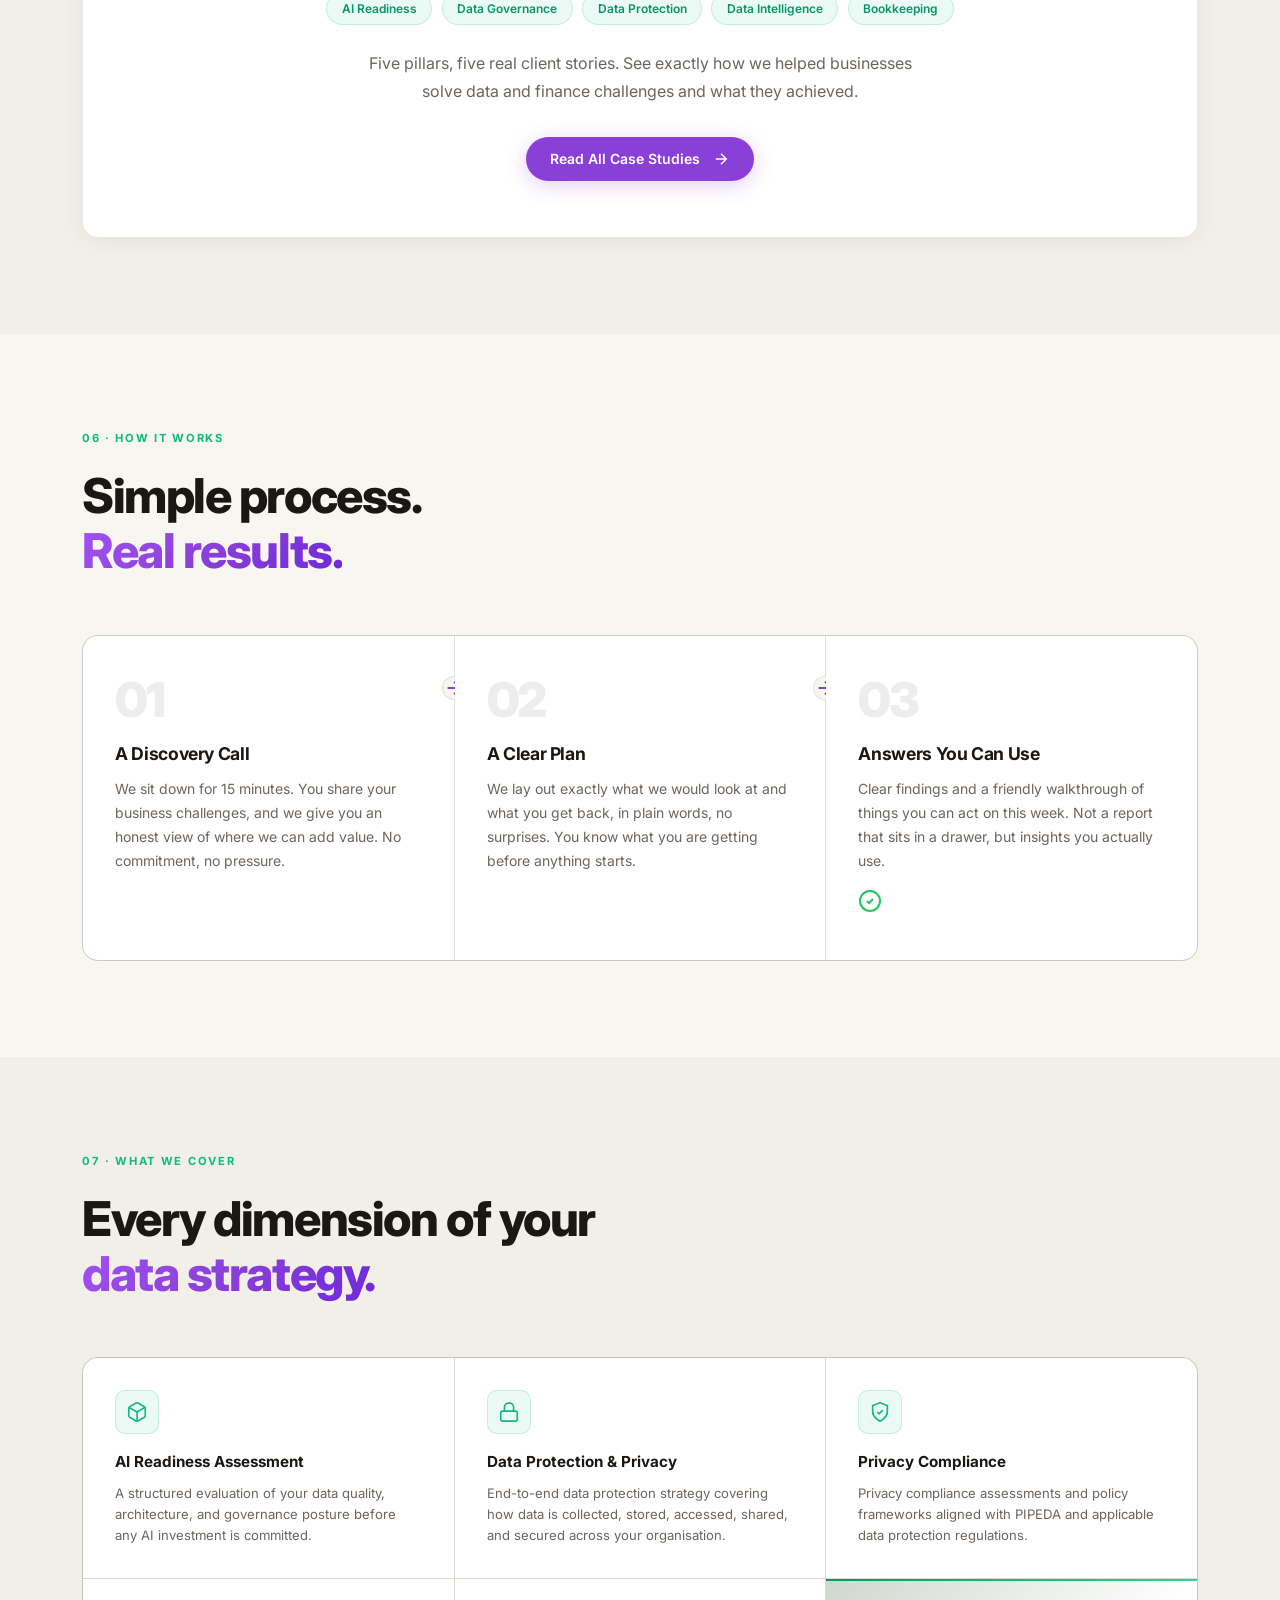
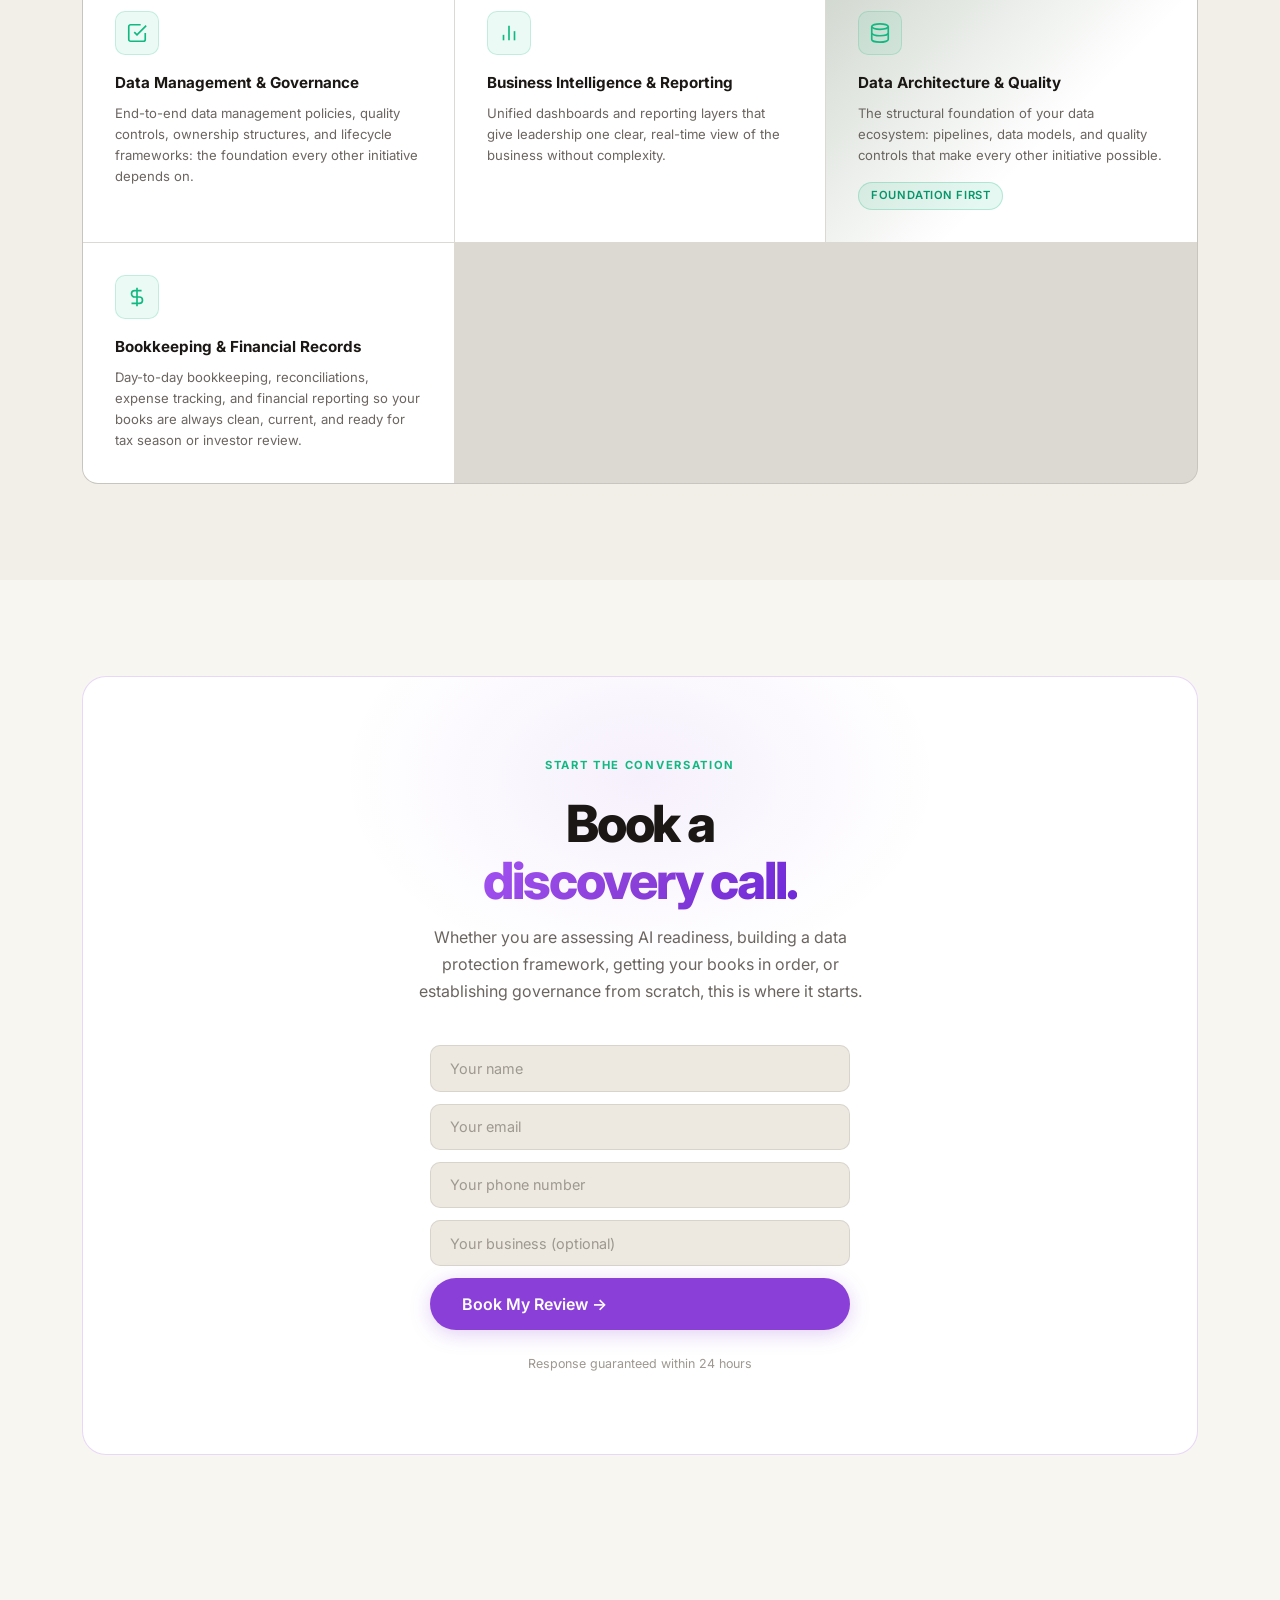
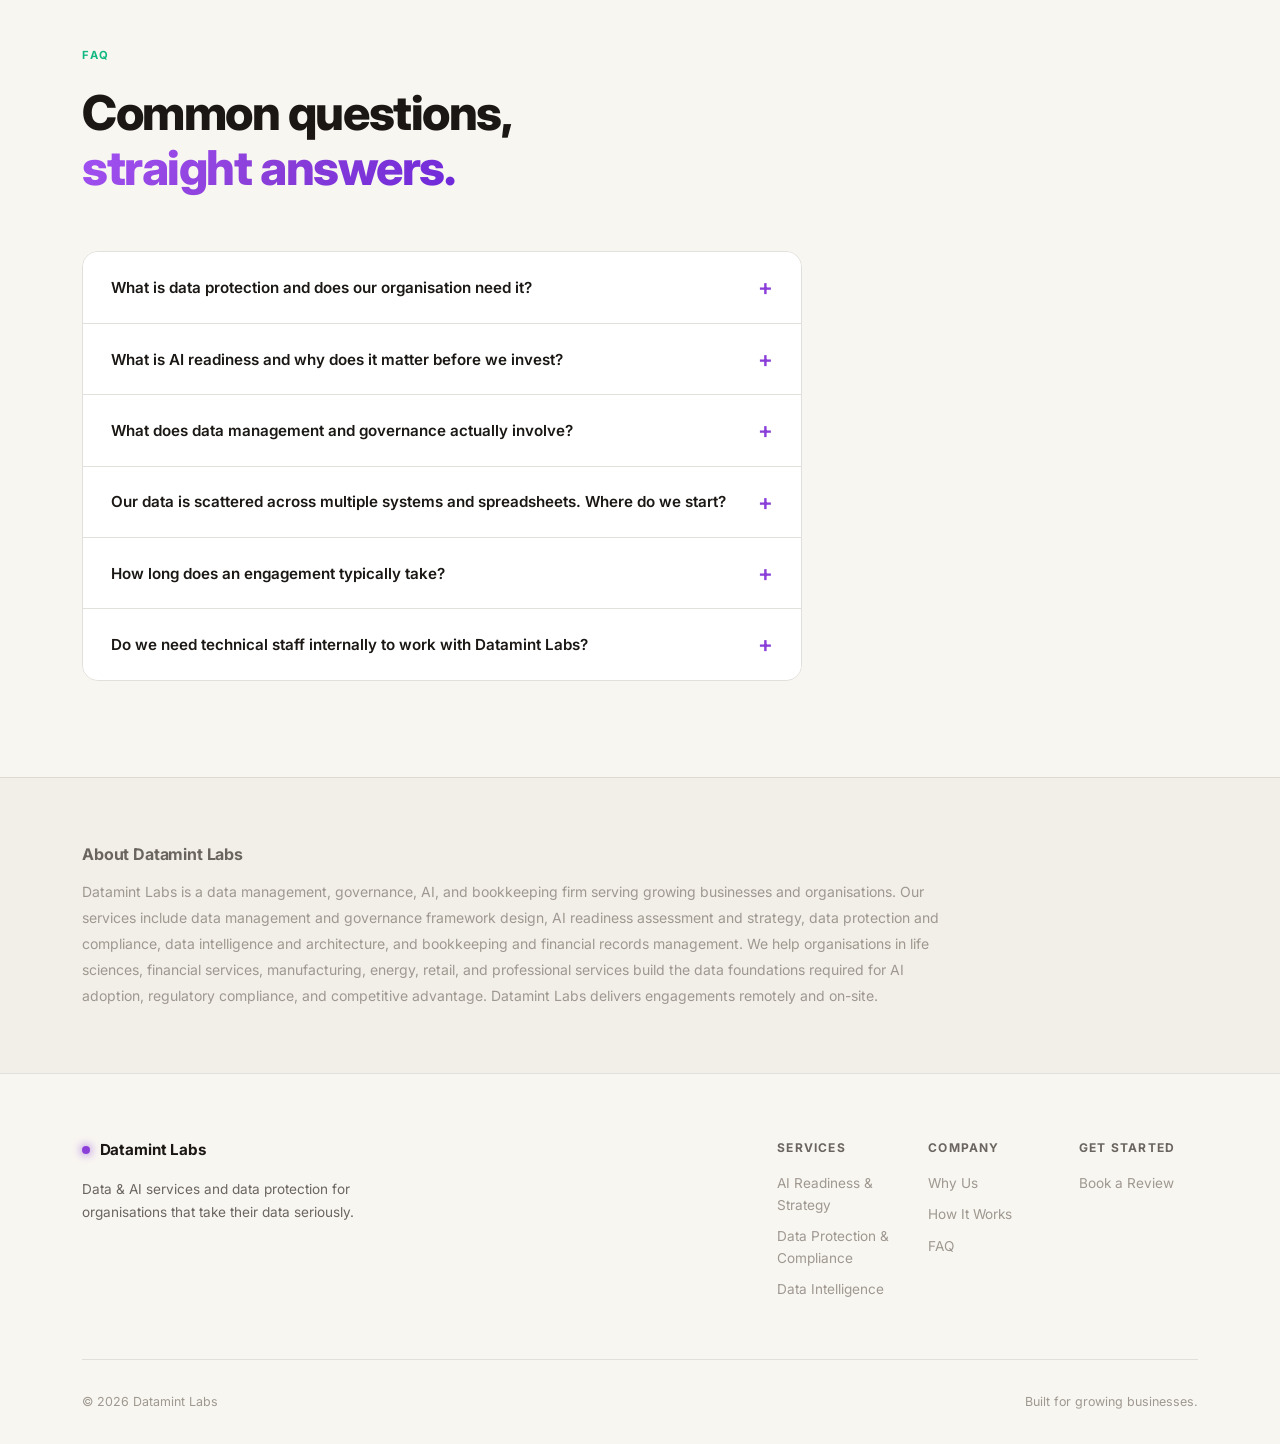
==== commit 64f2e880: "Fix all missing tech logos using verified CDN sources per icon Each icon now sourced from the CDN th" ====
--- a/index.html
+++ b/index.html
@@ -279,45 +279,45 @@
       <!-- Set 1 -->
       <div class="tech-item"><img src="https://skillicons.dev/icons?i=python" alt="Python" /><span>Python</span></div>
       <div class="tech-item"><img src="https://skillicons.dev/icons?i=postgresql" alt="PostgreSQL" /><span>PostgreSQL</span></div>
-      <div class="tech-item"><img src="https://skillicons.dev/icons?i=snowflake" alt="Snowflake" /><span>Snowflake</span></div>
-      <div class="tech-item"><img src="https://skillicons.dev/icons?i=dbt" alt="dbt" /><span>dbt</span></div>
+      <div class="tech-item"><img src="https://cdn.simpleicons.org/snowflake" alt="Snowflake" /><span>Snowflake</span></div>
+      <div class="tech-item"><img src="https://raw.githubusercontent.com/gilbarbara/logos/main/logos/dbt.svg" alt="dbt" /><span>dbt</span></div>
       <div class="tech-item"><img src="https://skillicons.dev/icons?i=azure" alt="Microsoft Azure" /><span>Azure</span></div>
       <div class="tech-item"><img src="https://skillicons.dev/icons?i=aws" alt="AWS" /><span>AWS</span></div>
       <div class="tech-item"><img src="https://skillicons.dev/icons?i=googlecloud" alt="Google Cloud" /><span>Google Cloud</span></div>
-      <div class="tech-item"><img src="https://skillicons.dev/icons?i=bigquery" alt="BigQuery" /><span>BigQuery</span></div>
-      <div class="tech-item"><img src="https://skillicons.dev/icons?i=databricks" alt="Databricks" /><span>Databricks</span></div>
-      <div class="tech-item"><img src="https://skillicons.dev/icons?i=airflow" alt="Apache Airflow" /><span>Airflow</span></div>
-      <div class="tech-item"><img src="https://skillicons.dev/icons?i=openai" alt="OpenAI" /><span>OpenAI</span></div>
-      <div class="tech-item"><img src="https://skillicons.dev/icons?i=pandas" alt="Pandas" /><span>Pandas</span></div>
-      <div class="tech-item"><img src="https://skillicons.dev/icons?i=tableau" alt="Tableau" /><span>Tableau</span></div>
-      <div class="tech-item"><img src="https://skillicons.dev/icons?i=excel" alt="Microsoft Excel" /><span>Excel</span></div>
-      <div class="tech-item"><img src="https://skillicons.dev/icons?i=quickbooks" alt="QuickBooks" /><span>QuickBooks</span></div>
-      <div class="tech-item"><img src="https://skillicons.dev/icons?i=xero" alt="Xero" /><span>Xero</span></div>
-      <div class="tech-item"><img src="https://skillicons.dev/icons?i=spark" alt="Apache Spark" /><span>Apache Spark</span></div>
+      <div class="tech-item"><img src="https://cdn.simpleicons.org/googlebigquery" alt="BigQuery" /><span>BigQuery</span></div>
+      <div class="tech-item"><img src="https://cdn.simpleicons.org/databricks" alt="Databricks" /><span>Databricks</span></div>
+      <div class="tech-item"><img src="https://cdn.simpleicons.org/apacheairflow" alt="Apache Airflow" /><span>Airflow</span></div>
+      <div class="tech-item"><img src="https://raw.githubusercontent.com/gilbarbara/logos/main/logos/openai.svg" alt="OpenAI" /><span>OpenAI</span></div>
+      <div class="tech-item"><img src="https://cdn.simpleicons.org/pandas" alt="Pandas" /><span>Pandas</span></div>
+      <div class="tech-item"><img src="https://raw.githubusercontent.com/gilbarbara/logos/main/logos/tableau-icon.svg" alt="Tableau" /><span>Tableau</span></div>
+      <div class="tech-item"><img src="https://raw.githubusercontent.com/gilbarbara/logos/main/logos/microsoft-power-bi.svg" alt="Power BI" /><span>Power BI</span></div>
+      <div class="tech-item"><img src="https://cdn.simpleicons.org/quickbooks" alt="QuickBooks" /><span>QuickBooks</span></div>
+      <div class="tech-item"><img src="https://cdn.simpleicons.org/xero" alt="Xero" /><span>Xero</span></div>
+      <div class="tech-item"><img src="https://cdn.simpleicons.org/apachespark" alt="Apache Spark" /><span>Apache Spark</span></div>
       <div class="tech-item"><img src="https://skillicons.dev/icons?i=mongodb" alt="MongoDB" /><span>MongoDB</span></div>
-      <div class="tech-item"><img src="https://skillicons.dev/icons?i=looker" alt="Looker" /><span>Looker</span></div>
-      <div class="tech-item"><img src="https://skillicons.dev/icons?i=clickhouse" alt="ClickHouse" /><span>ClickHouse</span></div>
+      <div class="tech-item"><img src="https://cdn.simpleicons.org/looker" alt="Looker" /><span>Looker</span></div>
+      <div class="tech-item"><img src="https://cdn.simpleicons.org/clickhouse" alt="ClickHouse" /><span>ClickHouse</span></div>
       <!-- Set 2 — duplicate for seamless loop -->
       <div class="tech-item"><img src="https://skillicons.dev/icons?i=python" alt="Python" /><span>Python</span></div>
       <div class="tech-item"><img src="https://skillicons.dev/icons?i=postgresql" alt="PostgreSQL" /><span>PostgreSQL</span></div>
-      <div class="tech-item"><img src="https://skillicons.dev/icons?i=snowflake" alt="Snowflake" /><span>Snowflake</span></div>
-      <div class="tech-item"><img src="https://skillicons.dev/icons?i=dbt" alt="dbt" /><span>dbt</span></div>
+      <div class="tech-item"><img src="https://cdn.simpleicons.org/snowflake" alt="Snowflake" /><span>Snowflake</span></div>
+      <div class="tech-item"><img src="https://raw.githubusercontent.com/gilbarbara/logos/main/logos/dbt.svg" alt="dbt" /><span>dbt</span></div>
       <div class="tech-item"><img src="https://skillicons.dev/icons?i=azure" alt="Microsoft Azure" /><span>Azure</span></div>
       <div class="tech-item"><img src="https://skillicons.dev/icons?i=aws" alt="AWS" /><span>AWS</span></div>
       <div class="tech-item"><img src="https://skillicons.dev/icons?i=googlecloud" alt="Google Cloud" /><span>Google Cloud</span></div>
-      <div class="tech-item"><img src="https://skillicons.dev/icons?i=bigquery" alt="BigQuery" /><span>BigQuery</span></div>
-      <div class="tech-item"><img src="https://skillicons.dev/icons?i=databricks" alt="Databricks" /><span>Databricks</span></div>
-      <div class="tech-item"><img src="https://skillicons.dev/icons?i=airflow" alt="Apache Airflow" /><span>Airflow</span></div>
-      <div class="tech-item"><img src="https://skillicons.dev/icons?i=openai" alt="OpenAI" /><span>OpenAI</span></div>
-      <div class="tech-item"><img src="https://skillicons.dev/icons?i=pandas" alt="Pandas" /><span>Pandas</span></div>
-      <div class="tech-item"><img src="https://skillicons.dev/icons?i=tableau" alt="Tableau" /><span>Tableau</span></div>
-      <div class="tech-item"><img src="https://skillicons.dev/icons?i=excel" alt="Microsoft Excel" /><span>Excel</span></div>
-      <div class="tech-item"><img src="https://skillicons.dev/icons?i=quickbooks" alt="QuickBooks" /><span>QuickBooks</span></div>
-      <div class="tech-item"><img src="https://skillicons.dev/icons?i=xero" alt="Xero" /><span>Xero</span></div>
-      <div class="tech-item"><img src="https://skillicons.dev/icons?i=spark" alt="Apache Spark" /><span>Apache Spark</span></div>
+      <div class="tech-item"><img src="https://cdn.simpleicons.org/googlebigquery" alt="BigQuery" /><span>BigQuery</span></div>
+      <div class="tech-item"><img src="https://cdn.simpleicons.org/databricks" alt="Databricks" /><span>Databricks</span></div>
+      <div class="tech-item"><img src="https://cdn.simpleicons.org/apacheairflow" alt="Apache Airflow" /><span>Airflow</span></div>
+      <div class="tech-item"><img src="https://raw.githubusercontent.com/gilbarbara/logos/main/logos/openai.svg" alt="OpenAI" /><span>OpenAI</span></div>
+      <div class="tech-item"><img src="https://cdn.simpleicons.org/pandas" alt="Pandas" /><span>Pandas</span></div>
+      <div class="tech-item"><img src="https://raw.githubusercontent.com/gilbarbara/logos/main/logos/tableau-icon.svg" alt="Tableau" /><span>Tableau</span></div>
+      <div class="tech-item"><img src="https://raw.githubusercontent.com/gilbarbara/logos/main/logos/microsoft-power-bi.svg" alt="Power BI" /><span>Power BI</span></div>
+      <div class="tech-item"><img src="https://cdn.simpleicons.org/quickbooks" alt="QuickBooks" /><span>QuickBooks</span></div>
+      <div class="tech-item"><img src="https://cdn.simpleicons.org/xero" alt="Xero" /><span>Xero</span></div>
+      <div class="tech-item"><img src="https://cdn.simpleicons.org/apachespark" alt="Apache Spark" /><span>Apache Spark</span></div>
       <div class="tech-item"><img src="https://skillicons.dev/icons?i=mongodb" alt="MongoDB" /><span>MongoDB</span></div>
-      <div class="tech-item"><img src="https://skillicons.dev/icons?i=looker" alt="Looker" /><span>Looker</span></div>
-      <div class="tech-item"><img src="https://skillicons.dev/icons?i=clickhouse" alt="ClickHouse" /><span>ClickHouse</span></div>
+      <div class="tech-item"><img src="https://cdn.simpleicons.org/looker" alt="Looker" /><span>Looker</span></div>
+      <div class="tech-item"><img src="https://cdn.simpleicons.org/clickhouse" alt="ClickHouse" /><span>ClickHouse</span></div>
     </div>
   </div>
 
--- a/styles.css
+++ b/styles.css
@@ -457,11 +457,10 @@
   white-space: nowrap;
 }
 .tech-item img {
-  width: 26px;
-  height: 26px;
+  width: 24px;
+  height: 24px;
   object-fit: contain;
   flex-shrink: 0;
-  border-radius: 5px;
 }
 .tech-item span {
   font-size: 0.78rem;
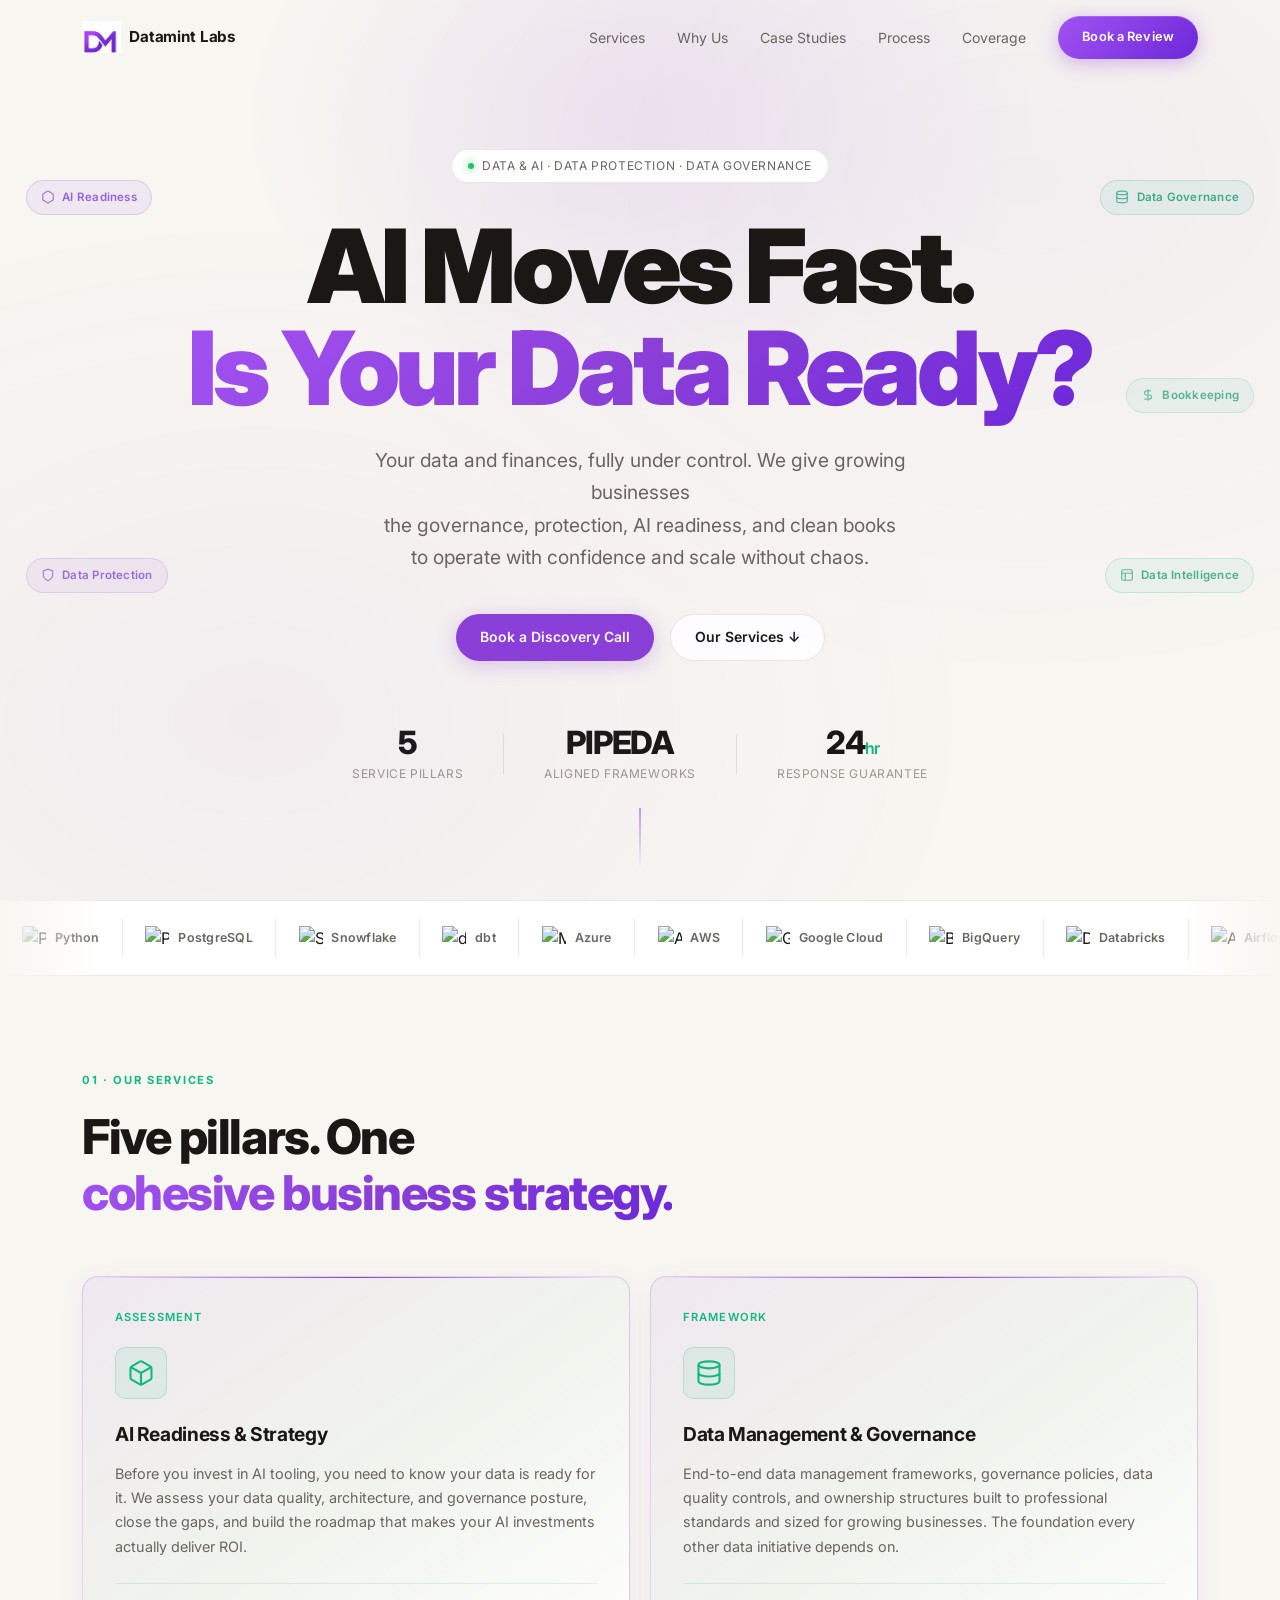
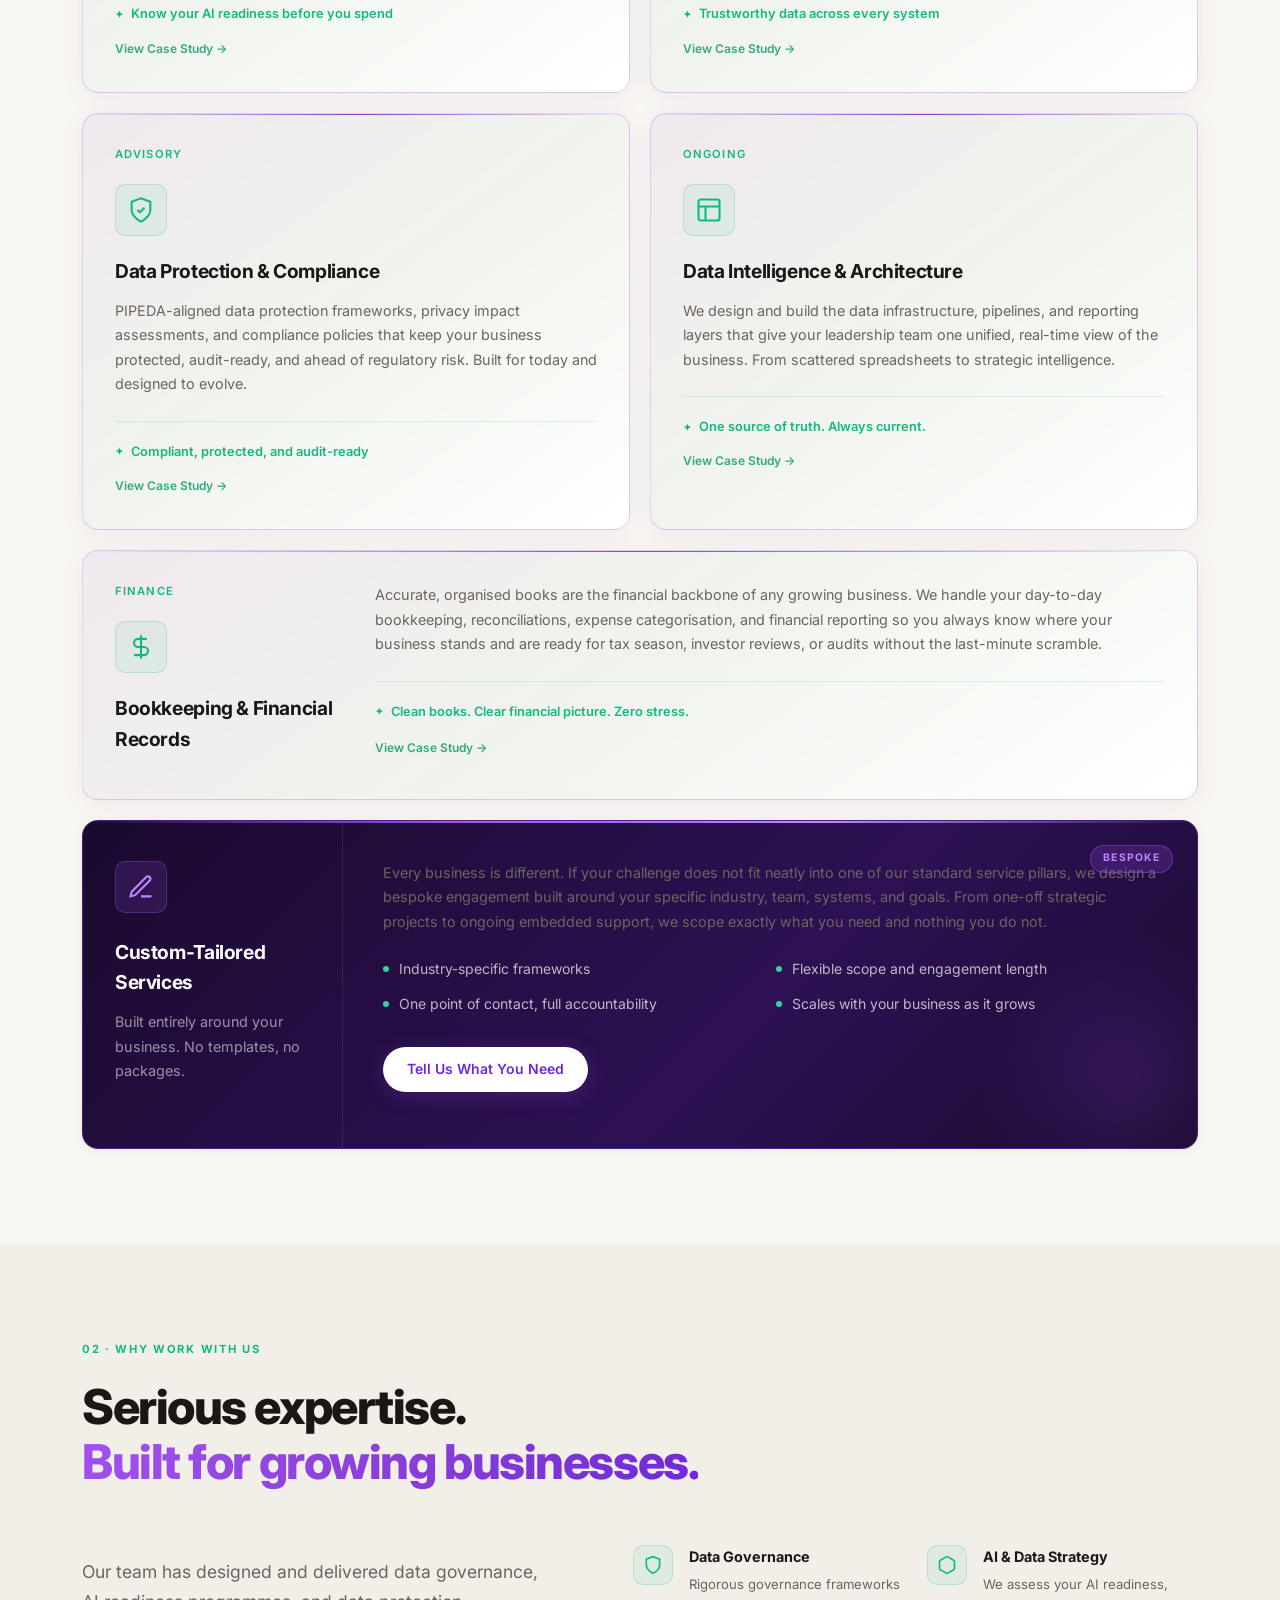
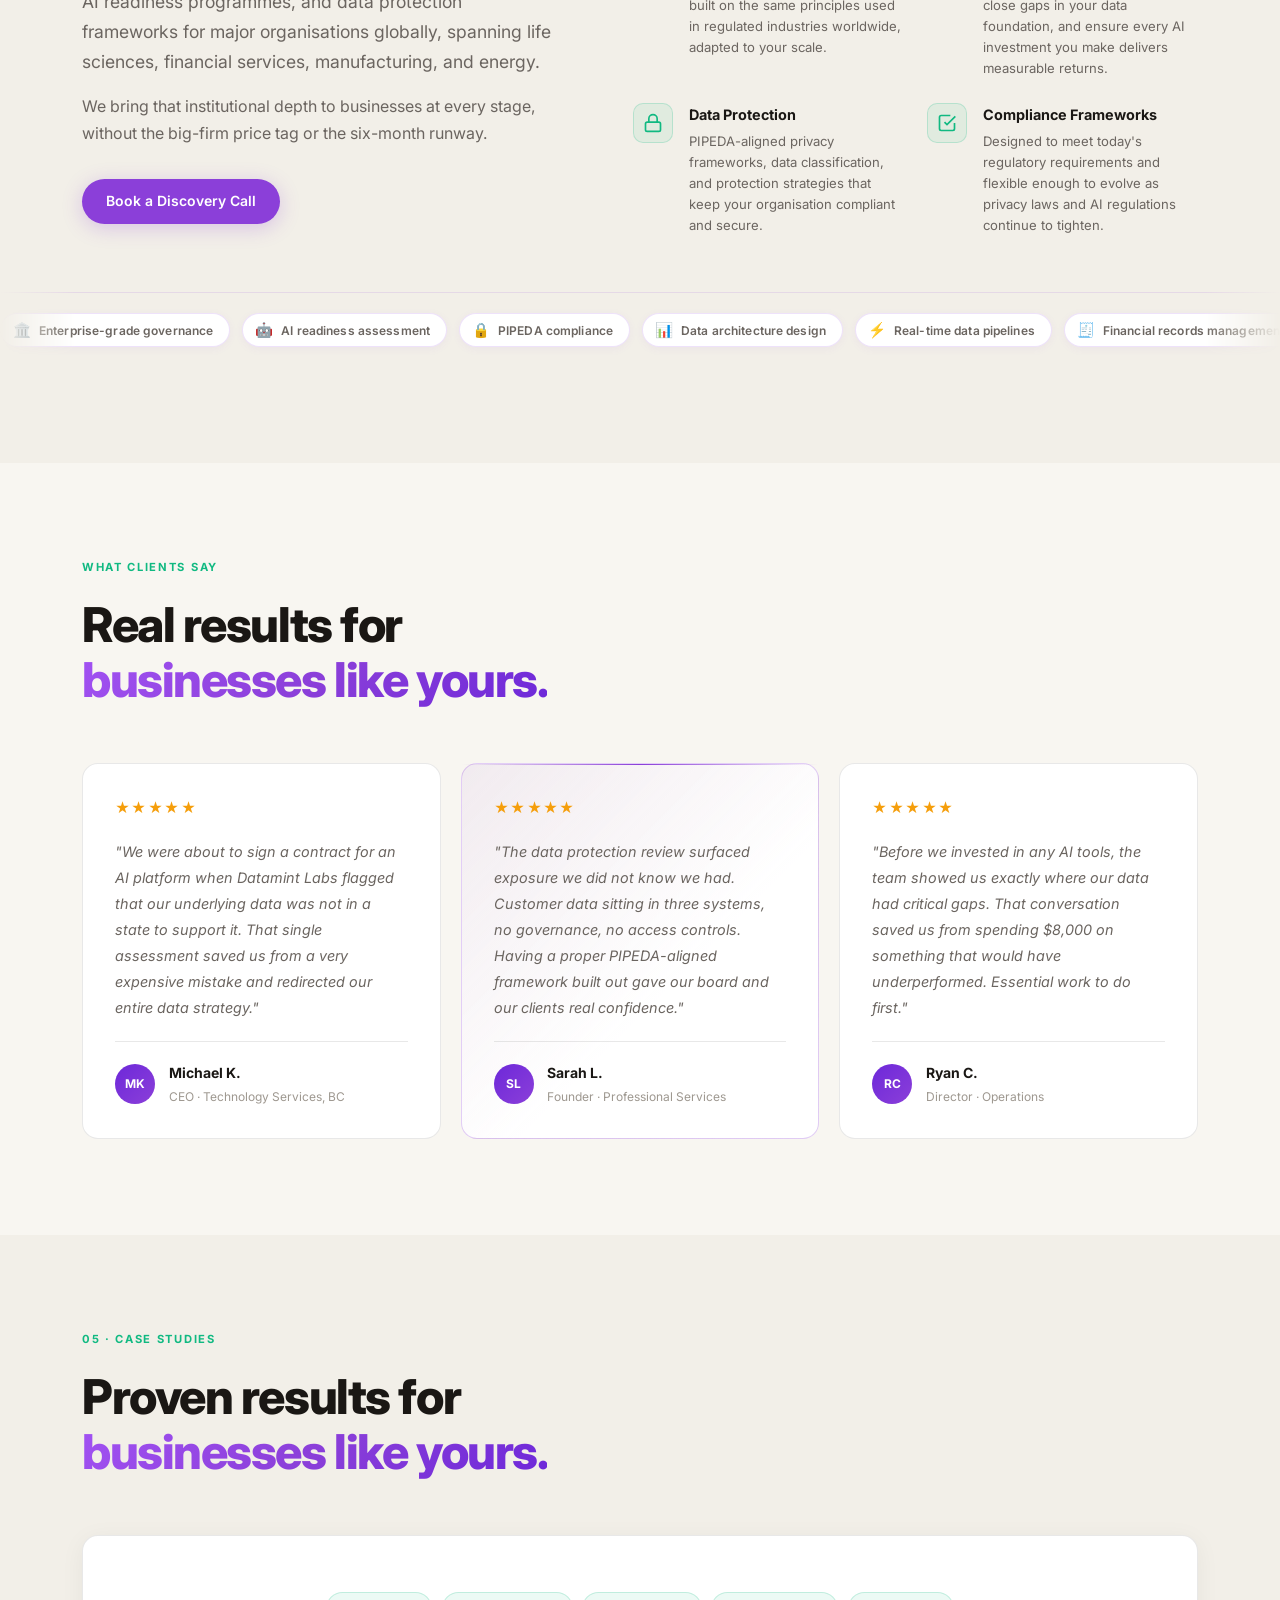
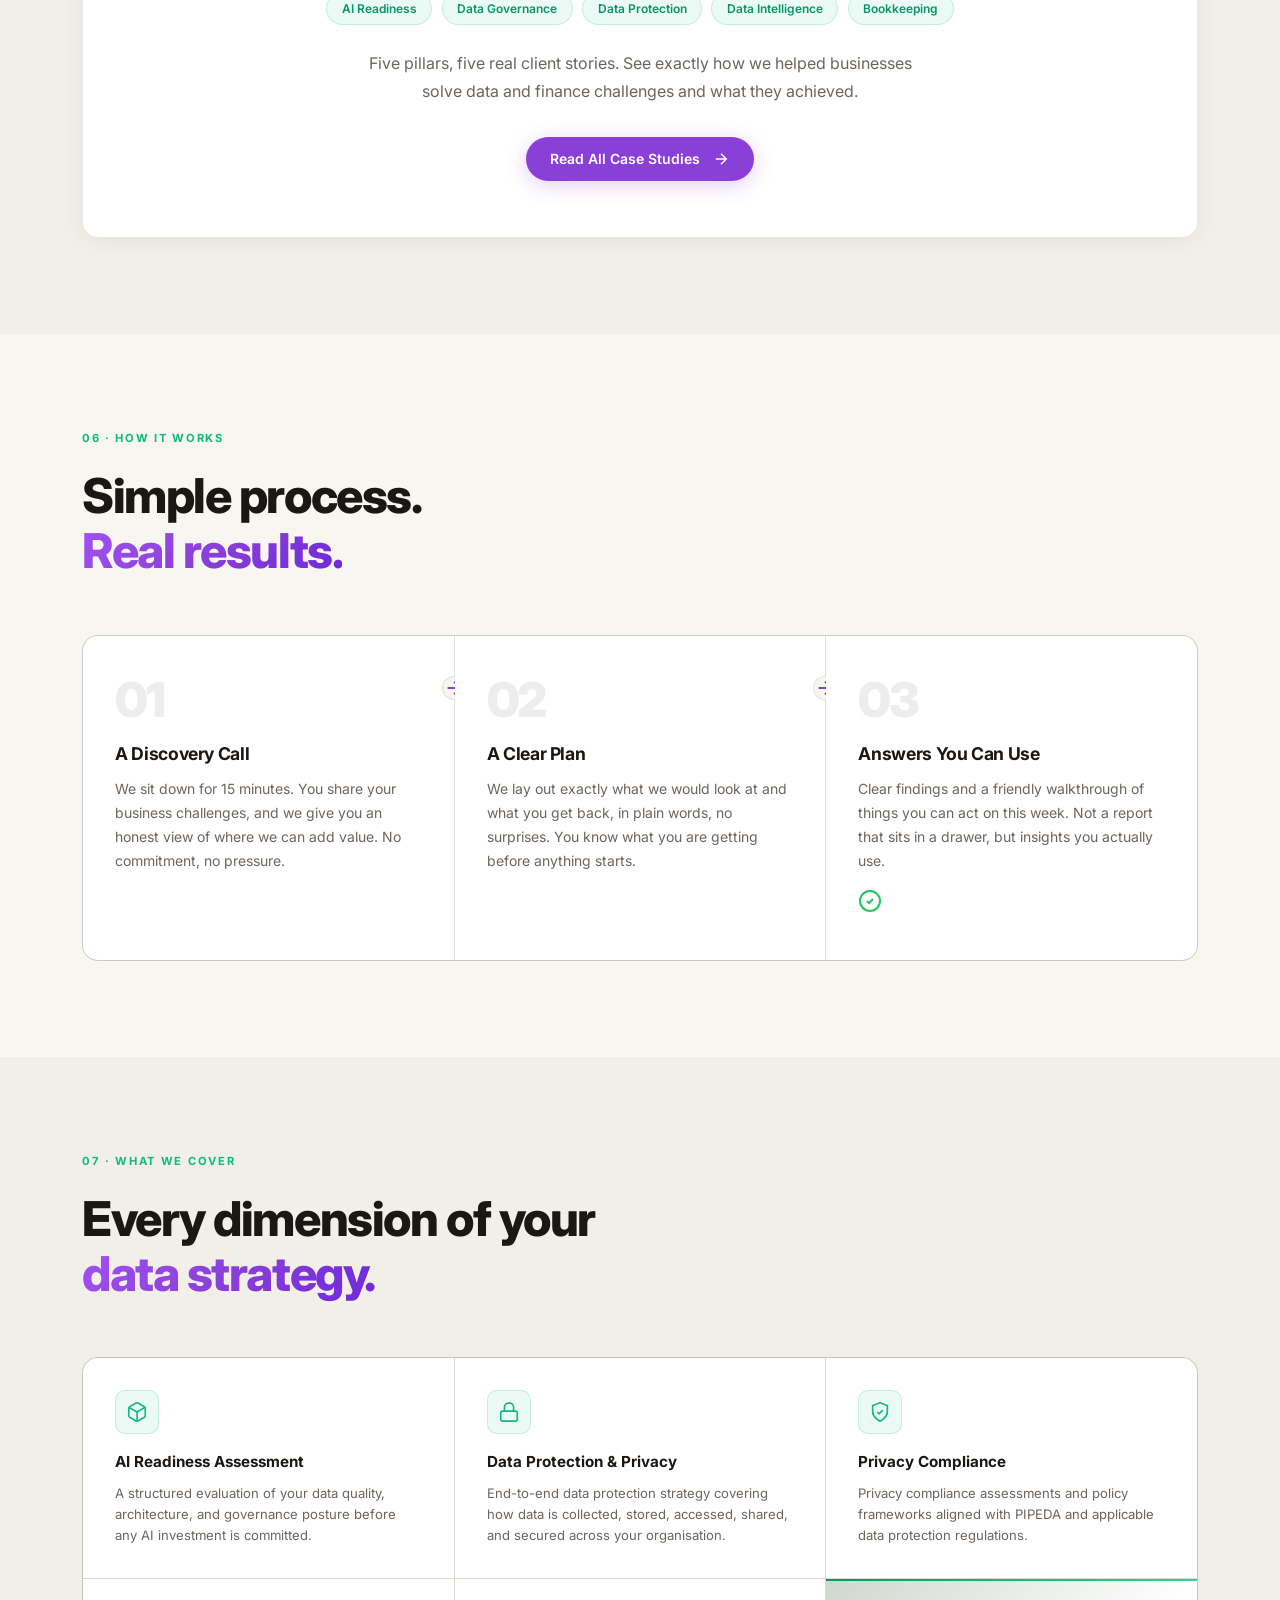
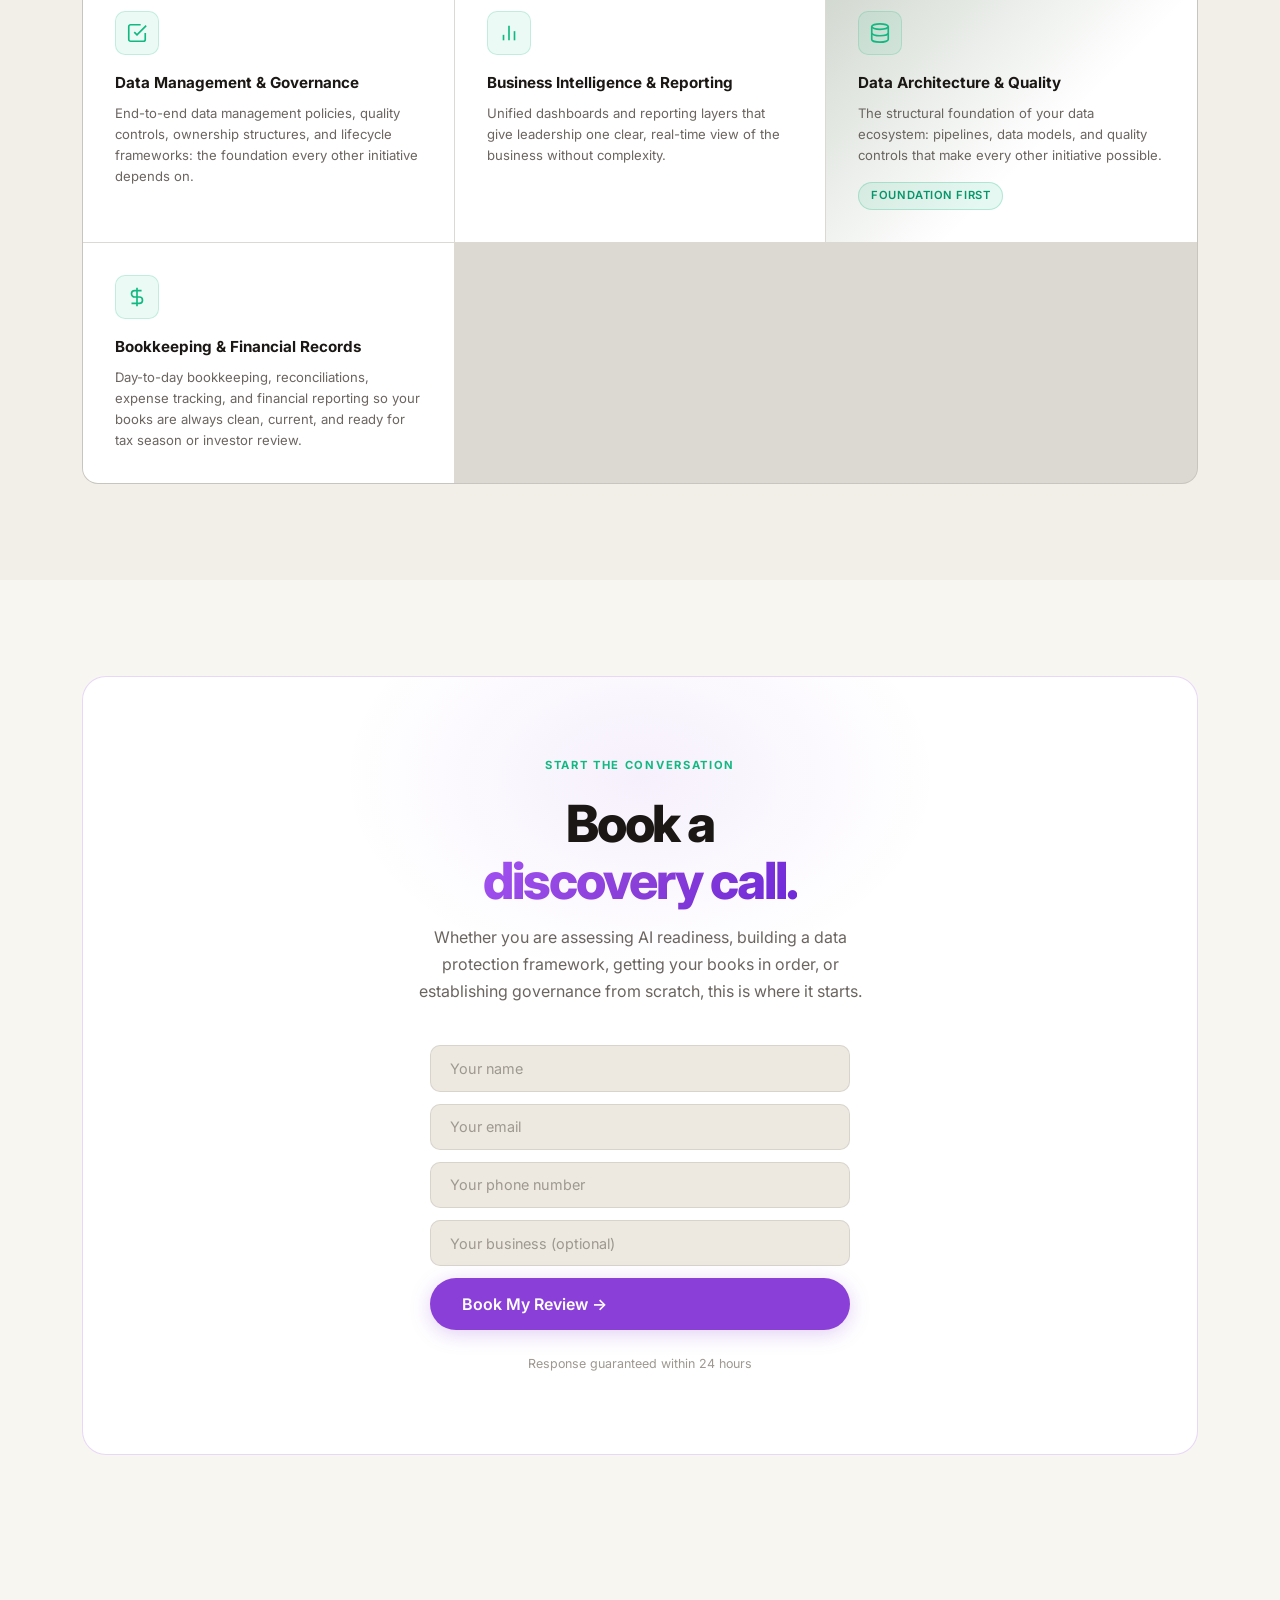
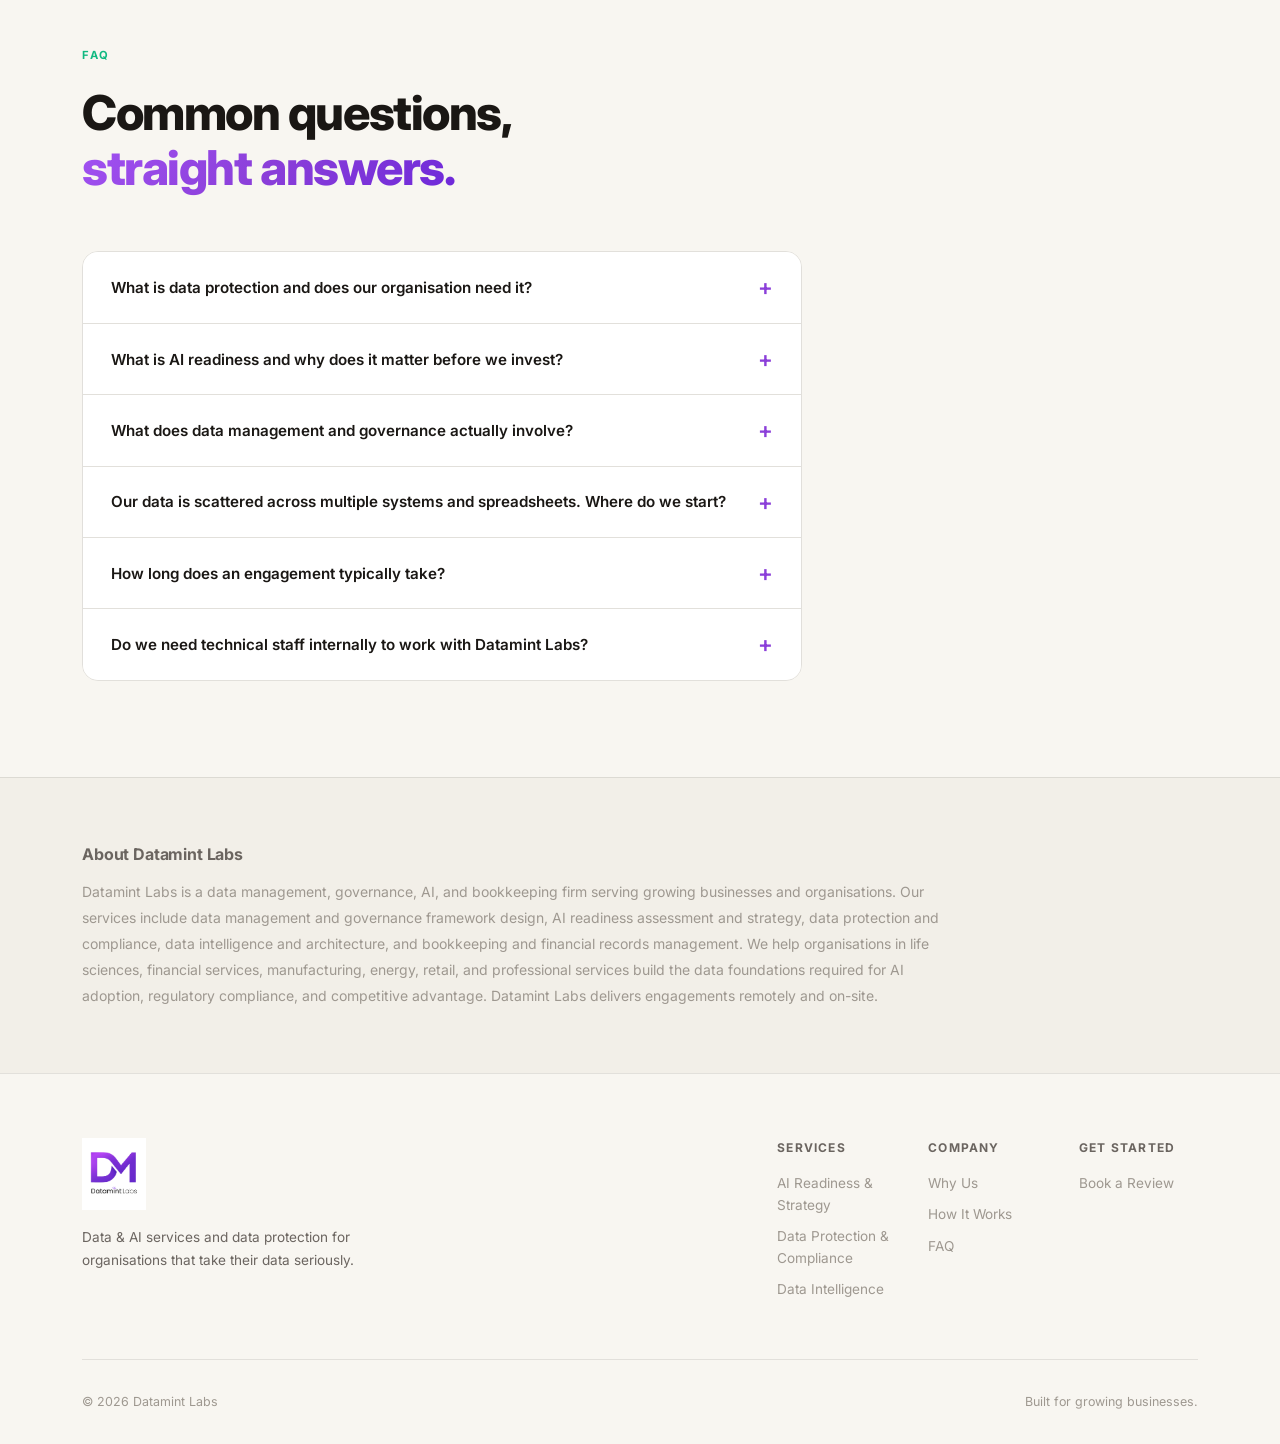
==== commit ea4cff25: "Add Datamint Labs logo to nav, footer, and favicon - Nav: DM lettermark (logo-dm-only.png) at 32px h" ====
--- a/index.html
+++ b/index.html
@@ -11,6 +11,9 @@
   <meta name="robots" content="index, follow, max-snippet:-1, max-image-preview:large, max-video-preview:-1" />
   <meta name="author" content="Datamint Labs" />
   <link rel="canonical" href="https://datamintlabs.ca/" />
+  <link rel="icon" type="image/png" sizes="32x32" href="favicon.png" />
+  <link rel="icon" type="image/png" sizes="64x64" href="favicon-64.png" />
+  <link rel="apple-touch-icon" href="favicon-64.png" />
 
   <!-- Open Graph (LinkedIn, Facebook, AI crawlers) -->
   <meta property="og:type" content="website" />
@@ -174,8 +177,8 @@
   <nav class="nav" id="nav">
     <div class="nav-inner">
       <a href="#" class="logo">
-        <span class="logo-dot"></span>
-        Datamint Labs
+        <img src="logo-dm-only.png" alt="Datamint Labs" class="logo-img" />
+        <span class="logo-wordmark">Datamint Labs</span>
       </a>
       <ul class="nav-links">
         <li><a href="#services">Services</a></li>
@@ -812,9 +815,8 @@
     <div class="container">
       <div class="footer-inner">
         <div class="footer-brand">
-          <a href="#" class="logo">
-            <span class="logo-dot"></span>
-            Datamint Labs
+          <a href="#" class="logo logo-footer">
+            <img src="logo-cropped.png" alt="Datamint Labs" class="logo-img-footer" />
           </a>
           <p>Data & AI services and data protection for organisations that take their data seriously.</p>
         </div>
--- a/styles.css
+++ b/styles.css
@@ -120,19 +120,32 @@
 .logo {
   display: flex;
   align-items: center;
-  gap: 0.6rem;
+  gap: 0.5rem;
   font-weight: 700;
   font-size: 0.95rem;
   letter-spacing: -0.01em;
   flex-shrink: 0;
-}
-.logo-dot {
-  width: 8px;
-  height: 8px;
-  background: var(--purple);
-  border-radius: 50%;
-  box-shadow: 0 0 10px var(--purple);
+  text-decoration: none;
+}
+.logo-img {
+  height: 32px;
+  width: auto;
+  display: block;
   flex-shrink: 0;
+}
+.logo-wordmark {
+  font-weight: 700;
+  font-size: 0.95rem;
+  letter-spacing: -0.01em;
+  color: var(--text);
+}
+.logo-footer {
+  margin-bottom: 0.5rem;
+}
+.logo-img-footer {
+  height: 72px;
+  width: auto;
+  display: block;
 }
 .nav-links {
   display: flex;
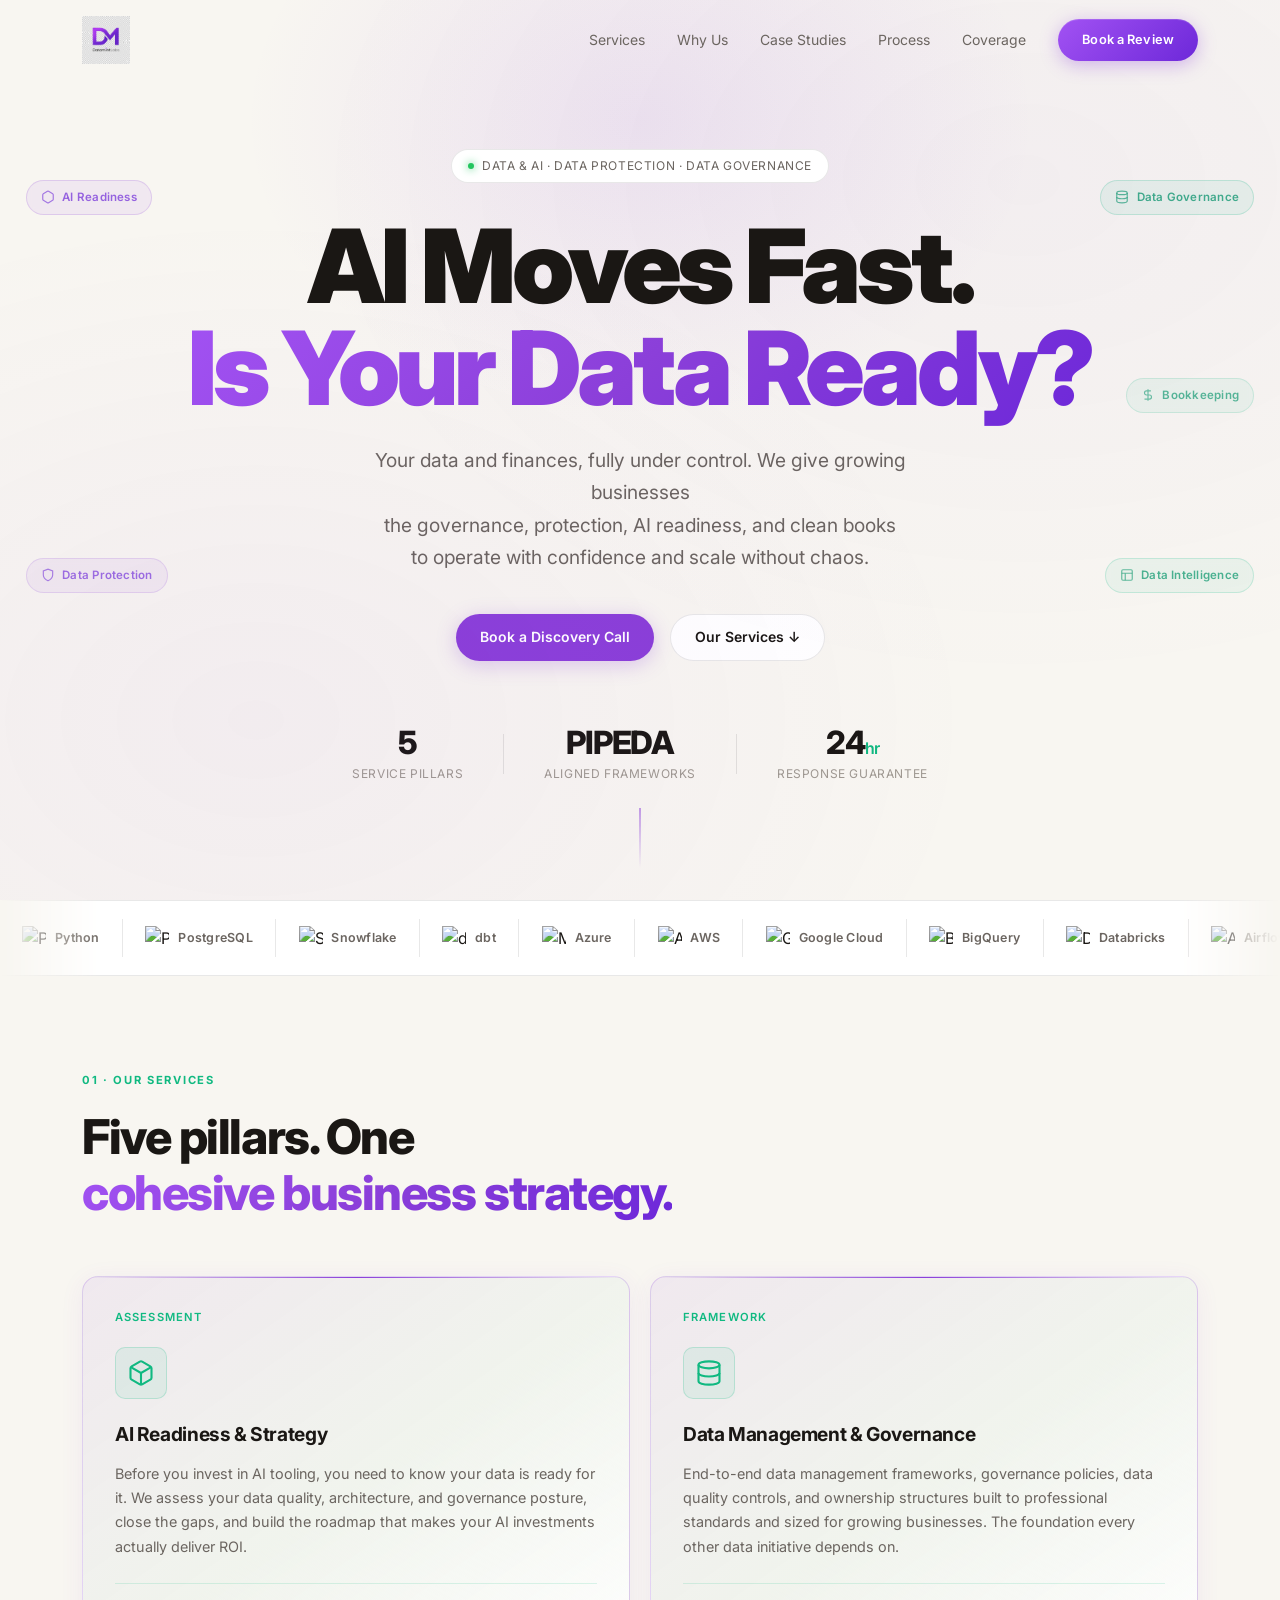
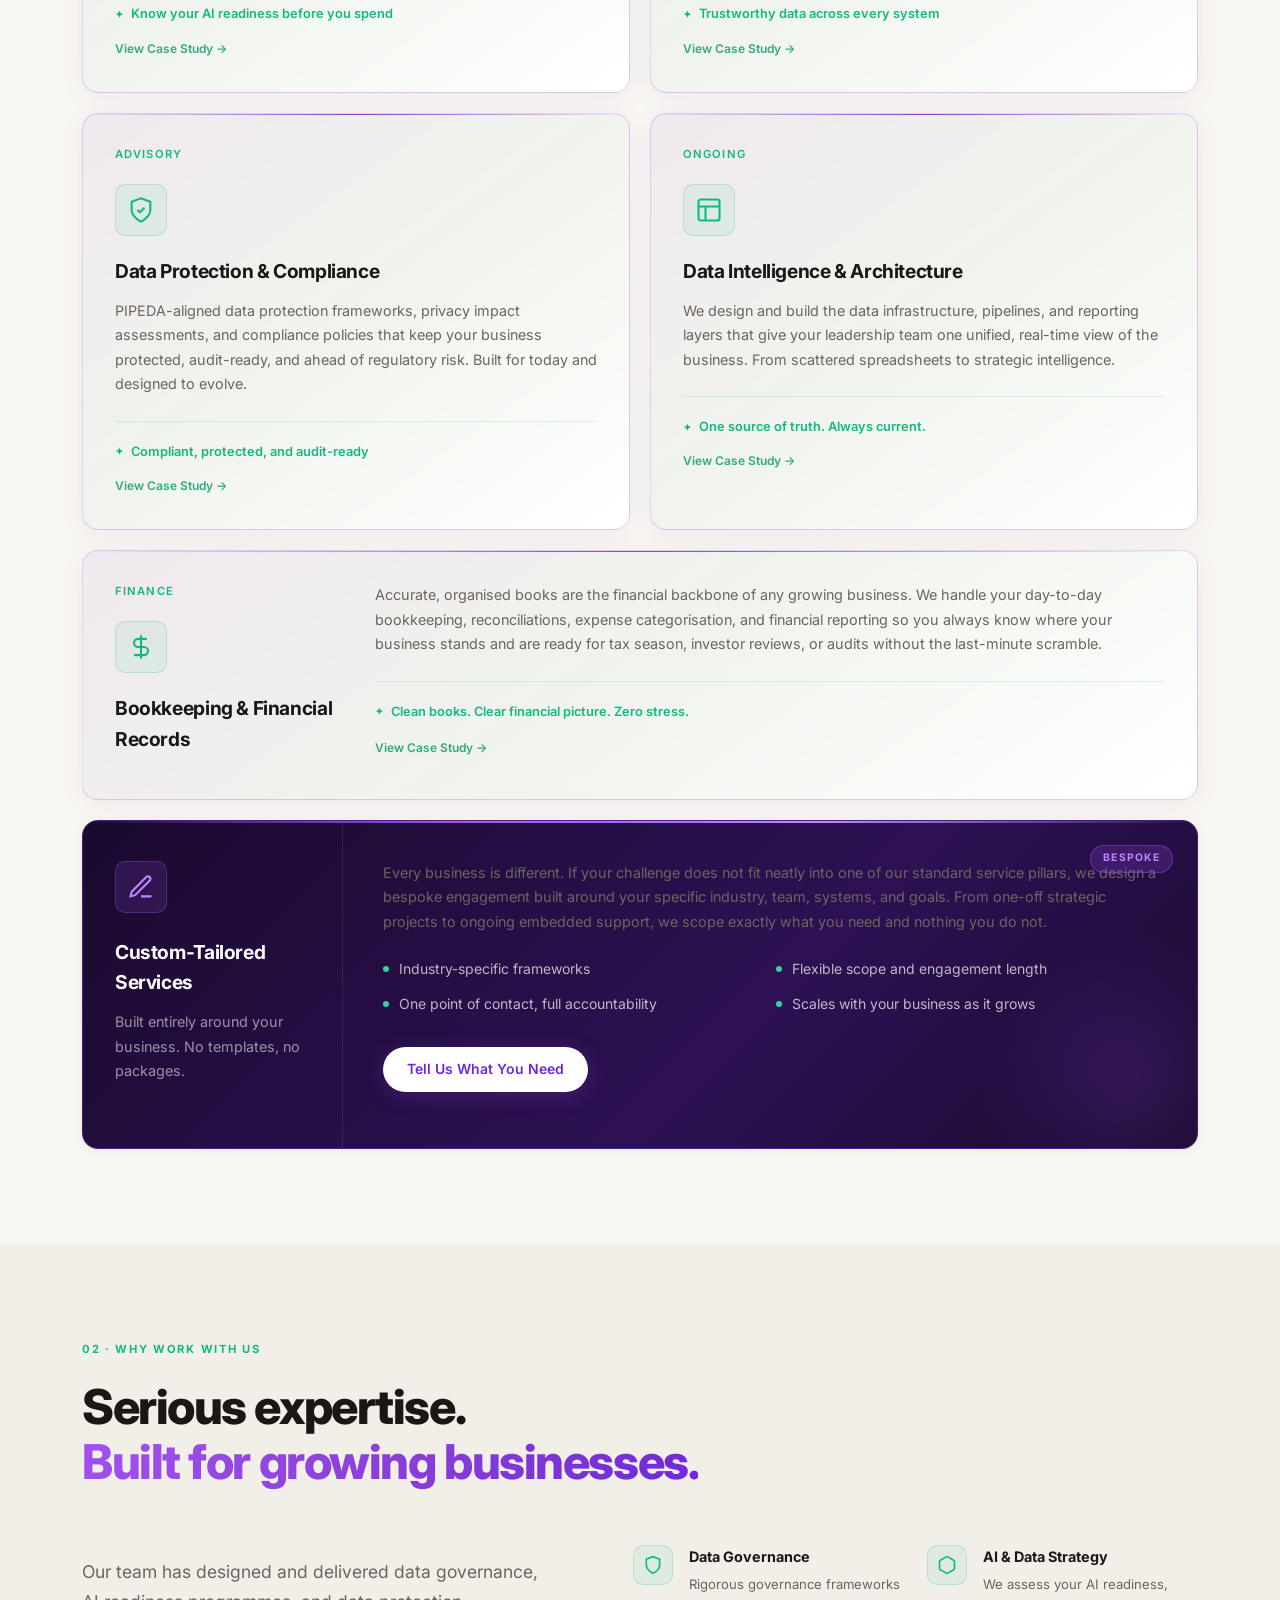
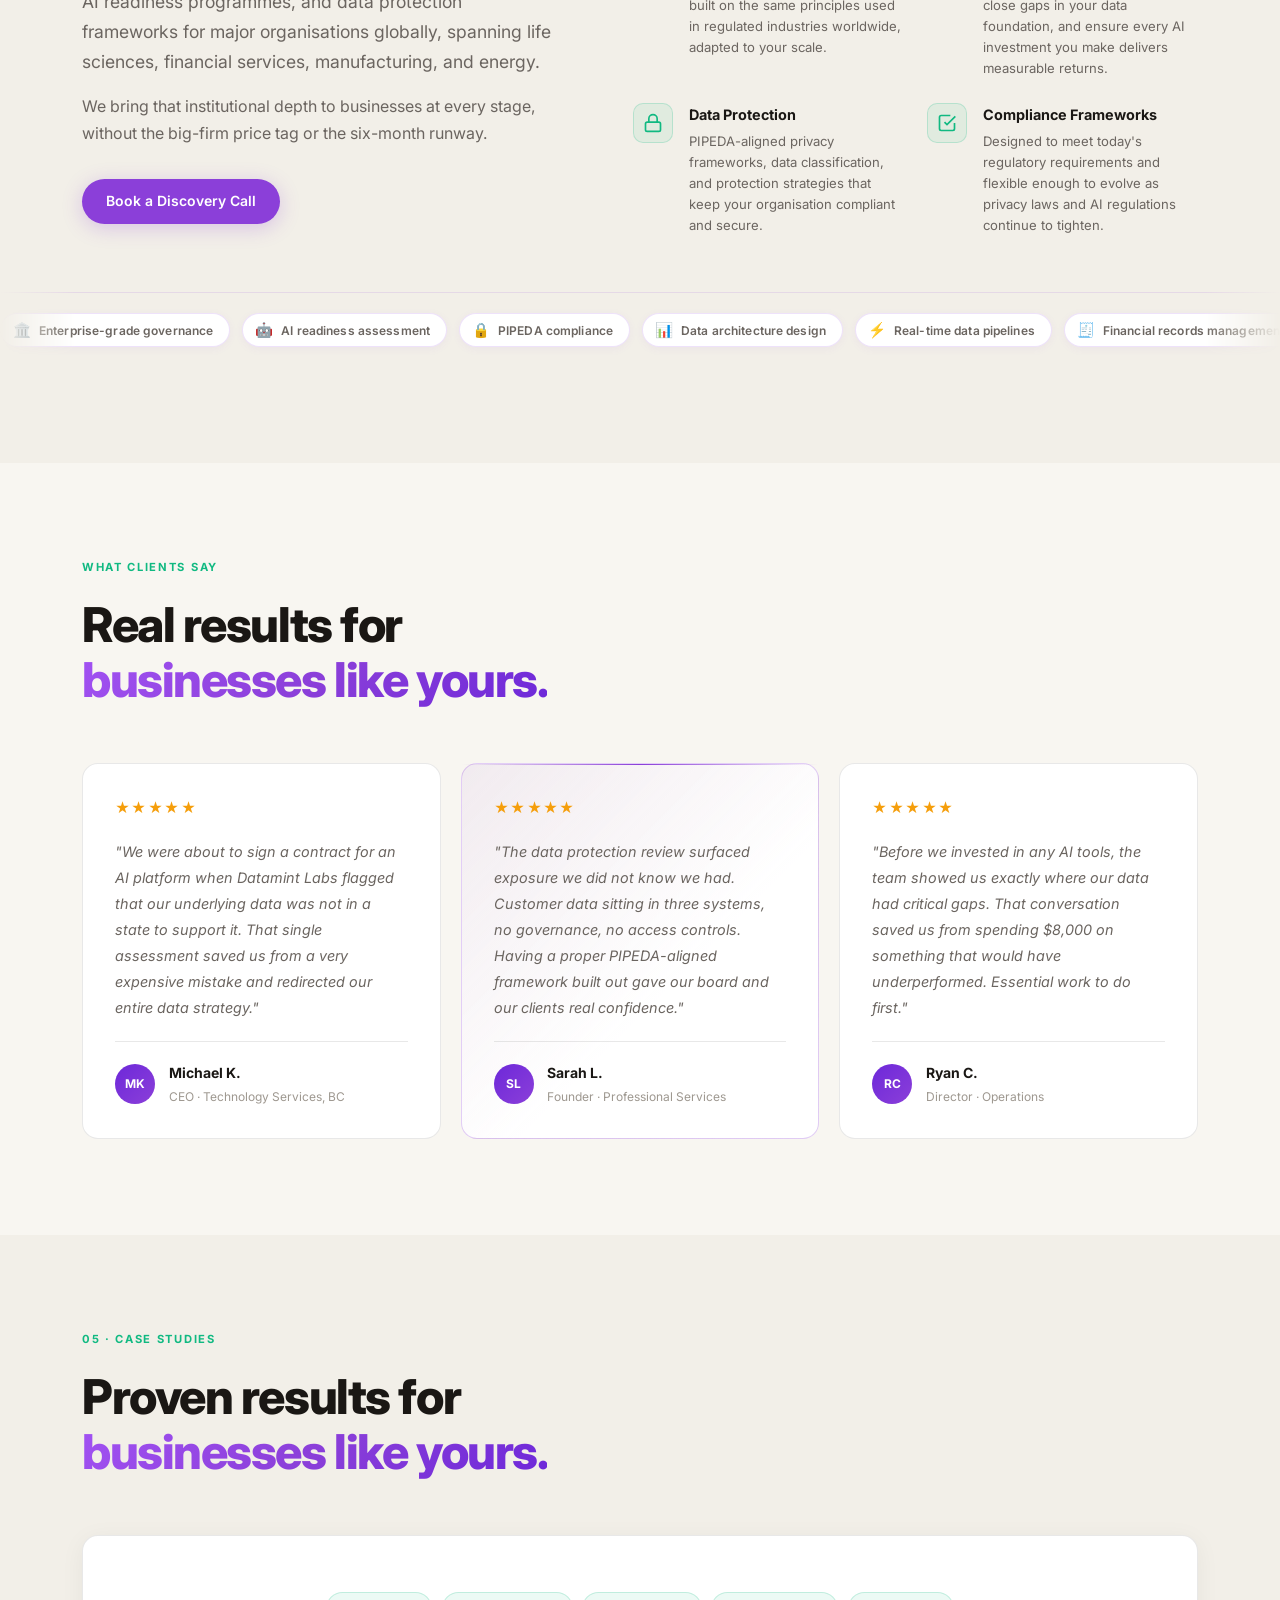
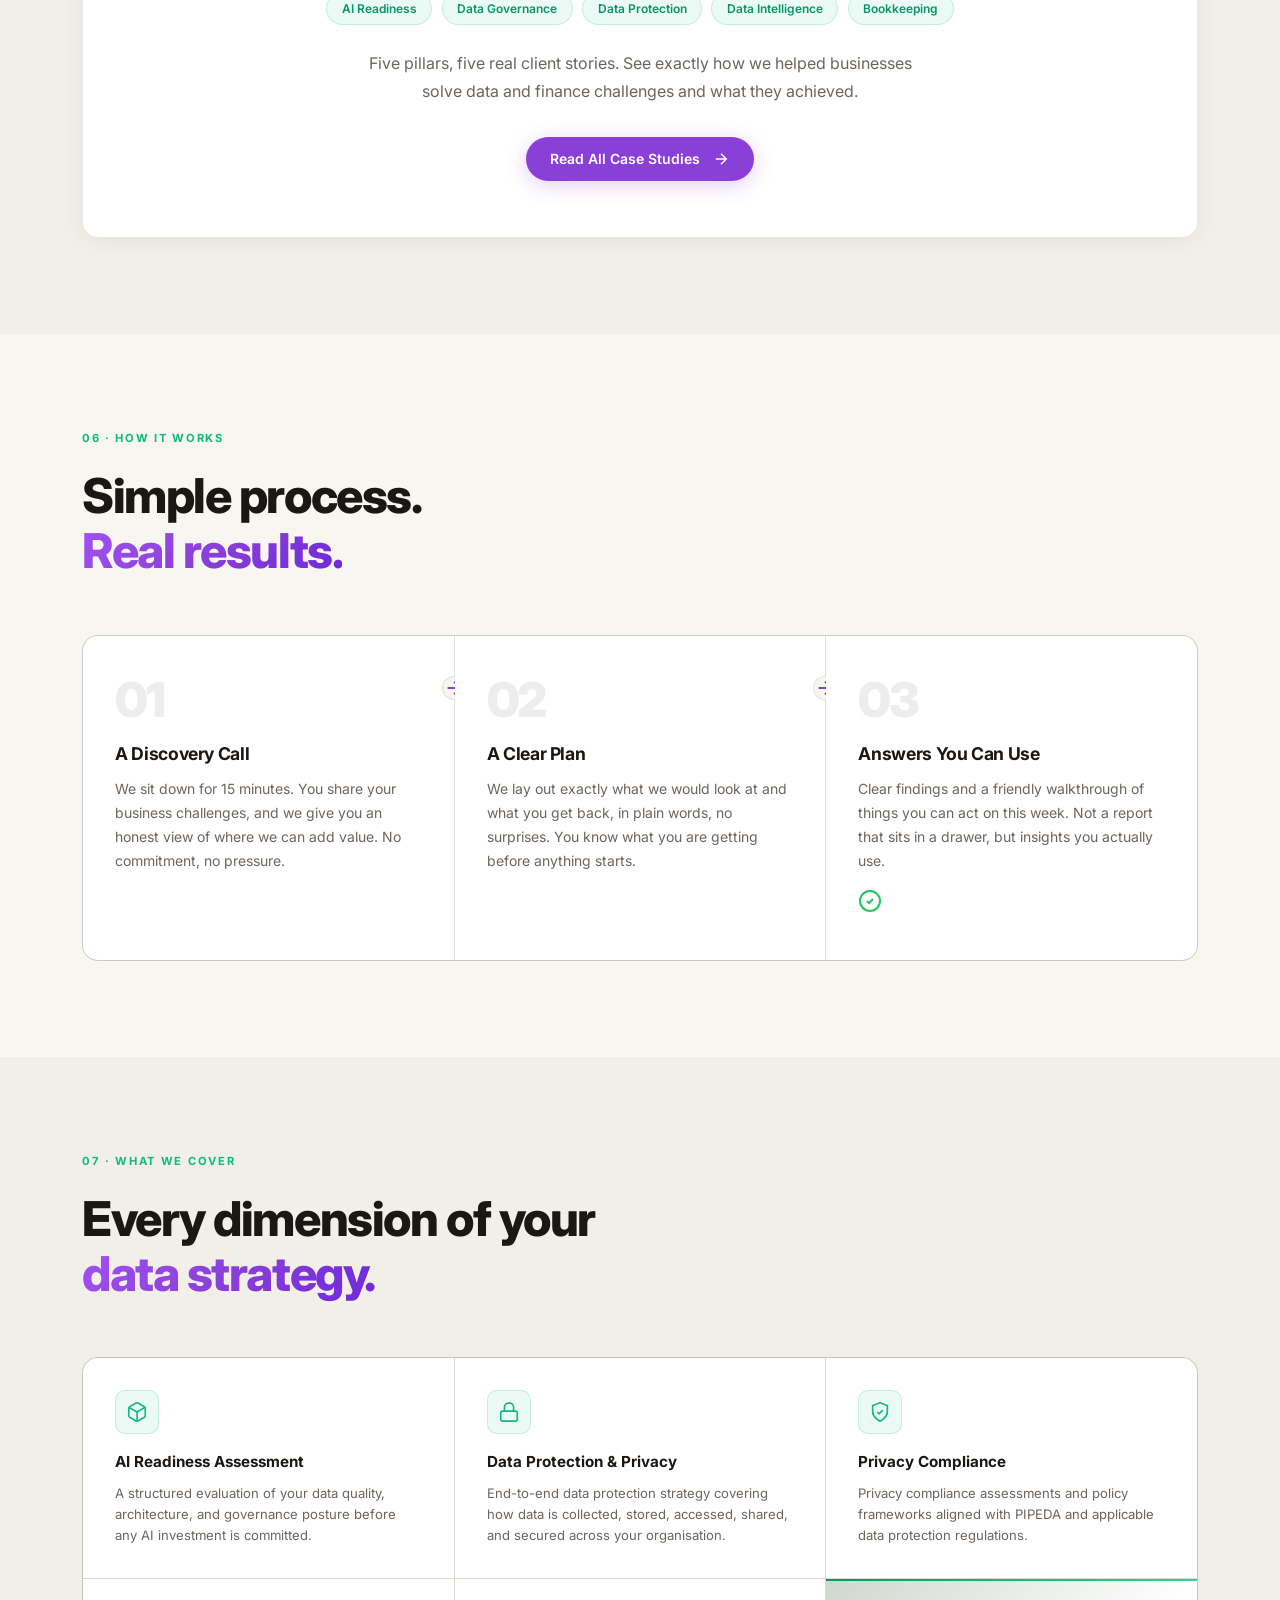
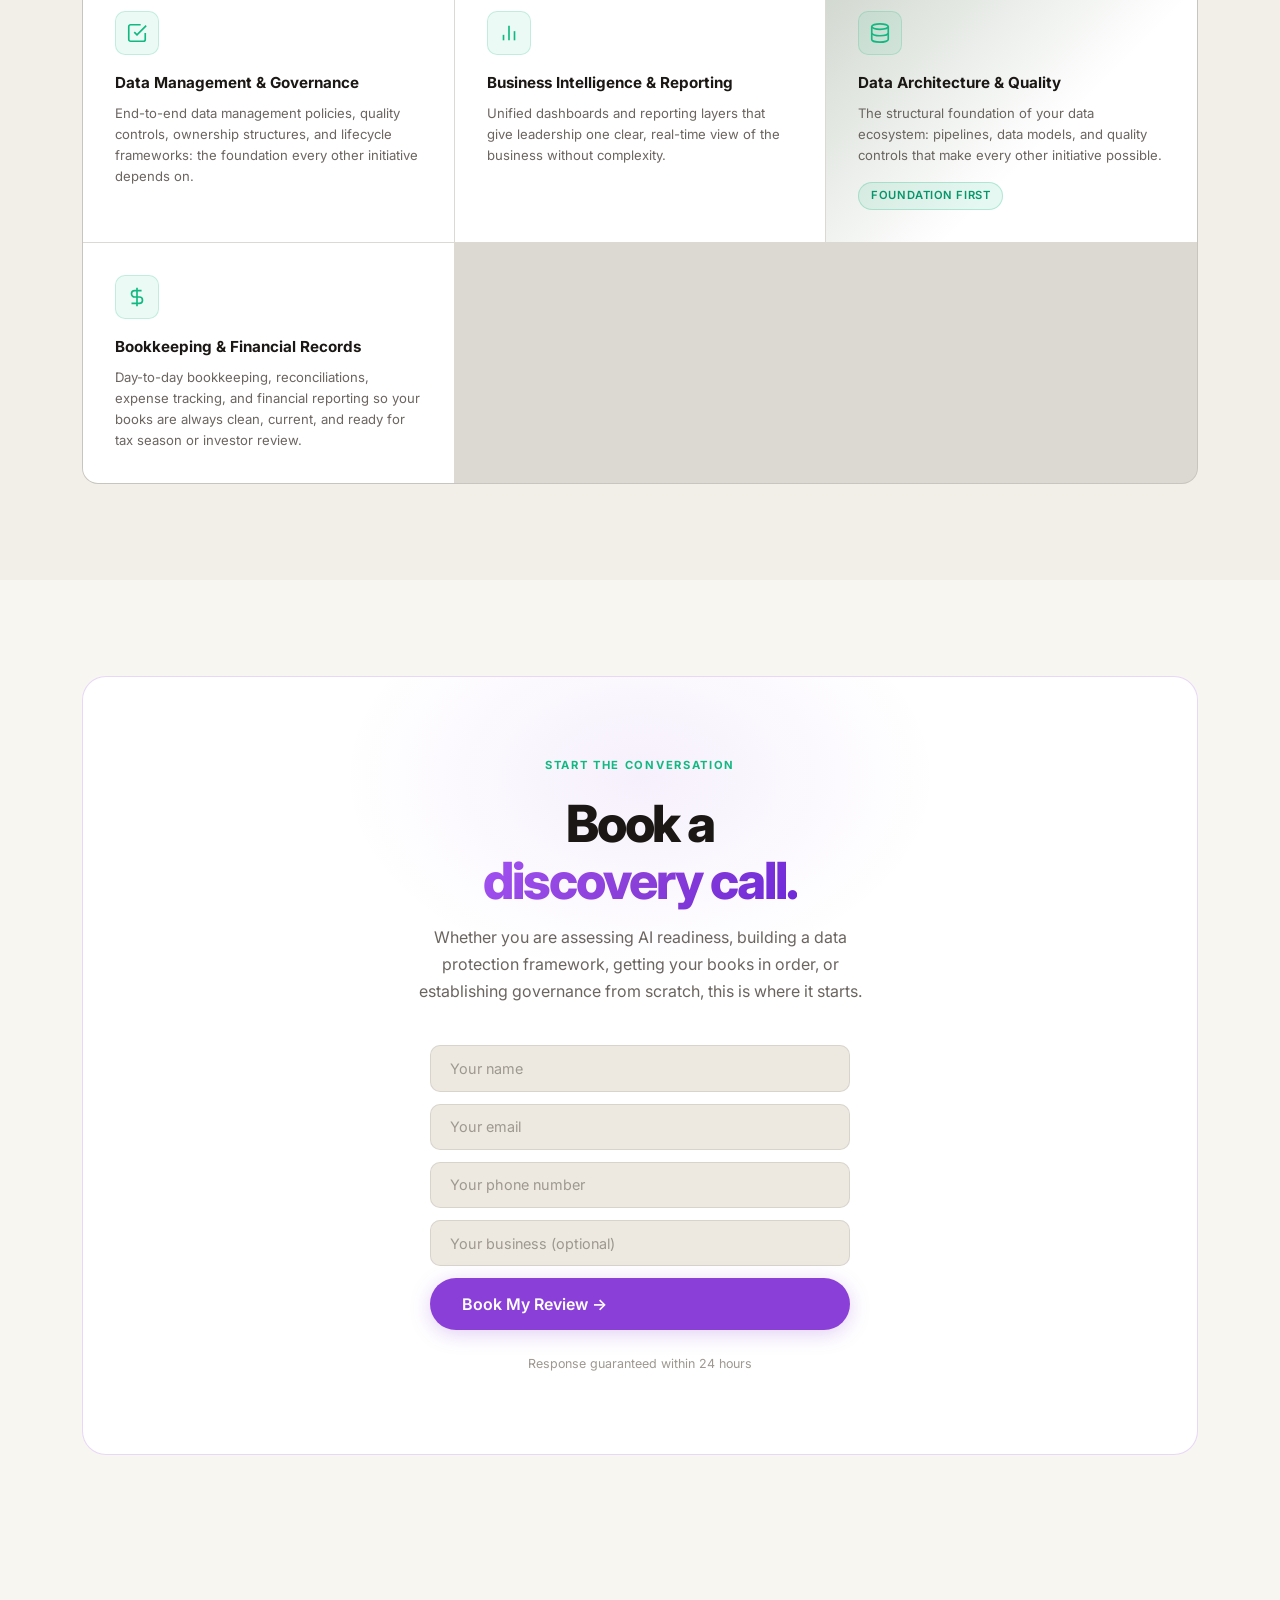
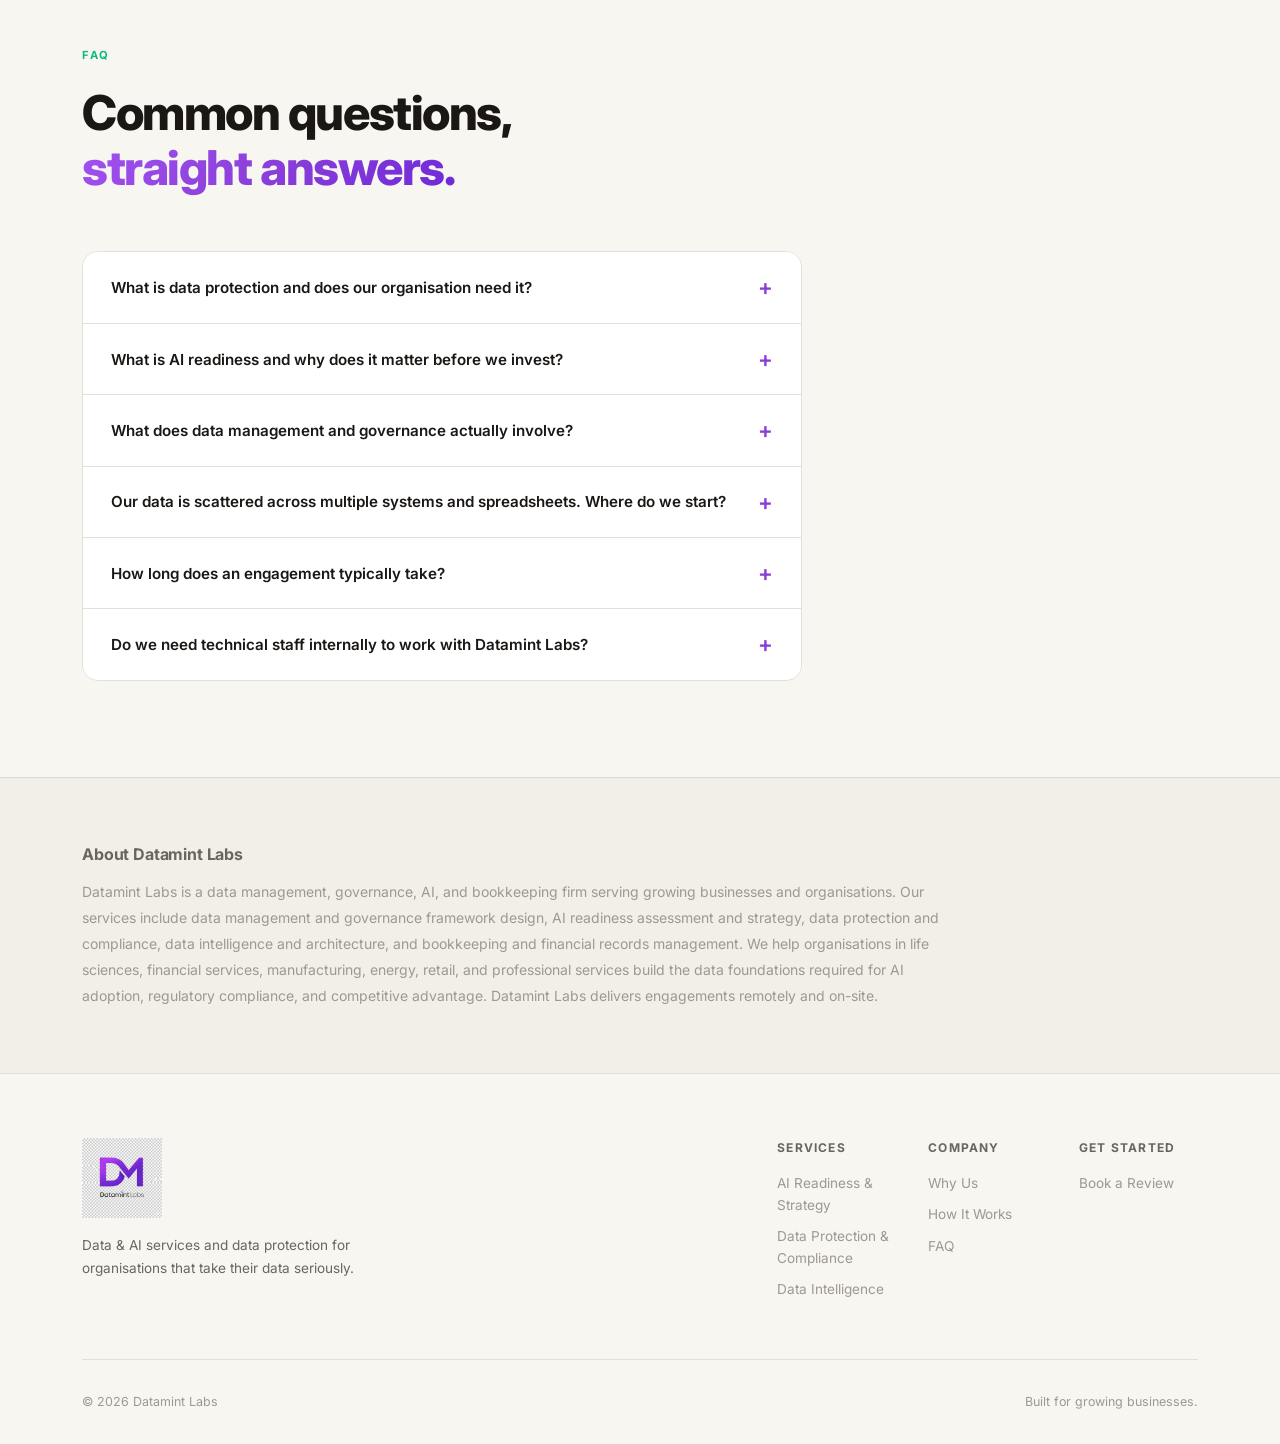
==== commit d226fd74: "Replace logo with Newlogo.png (transparent background) - Nav: full Newlogo.png at 48px height (trans" ====
--- a/index.html
+++ b/index.html
@@ -177,8 +177,7 @@
   <nav class="nav" id="nav">
     <div class="nav-inner">
       <a href="#" class="logo">
-        <img src="logo-dm-only.png" alt="Datamint Labs" class="logo-img" />
-        <span class="logo-wordmark">Datamint Labs</span>
+        <img src="Newlogo.png" alt="Datamint Labs" class="logo-img" />
       </a>
       <ul class="nav-links">
         <li><a href="#services">Services</a></li>
@@ -816,7 +815,7 @@
       <div class="footer-inner">
         <div class="footer-brand">
           <a href="#" class="logo logo-footer">
-            <img src="logo-cropped.png" alt="Datamint Labs" class="logo-img-footer" />
+            <img src="Newlogo.png" alt="Datamint Labs" class="logo-img-footer" />
           </a>
           <p>Data & AI services and data protection for organisations that take their data seriously.</p>
         </div>
--- a/styles.css
+++ b/styles.css
@@ -128,22 +128,16 @@
   text-decoration: none;
 }
 .logo-img {
-  height: 32px;
+  height: 48px;
   width: auto;
   display: block;
   flex-shrink: 0;
 }
-.logo-wordmark {
-  font-weight: 700;
-  font-size: 0.95rem;
-  letter-spacing: -0.01em;
-  color: var(--text);
-}
 .logo-footer {
   margin-bottom: 0.5rem;
 }
 .logo-img-footer {
-  height: 72px;
+  height: 80px;
   width: auto;
   display: block;
 }
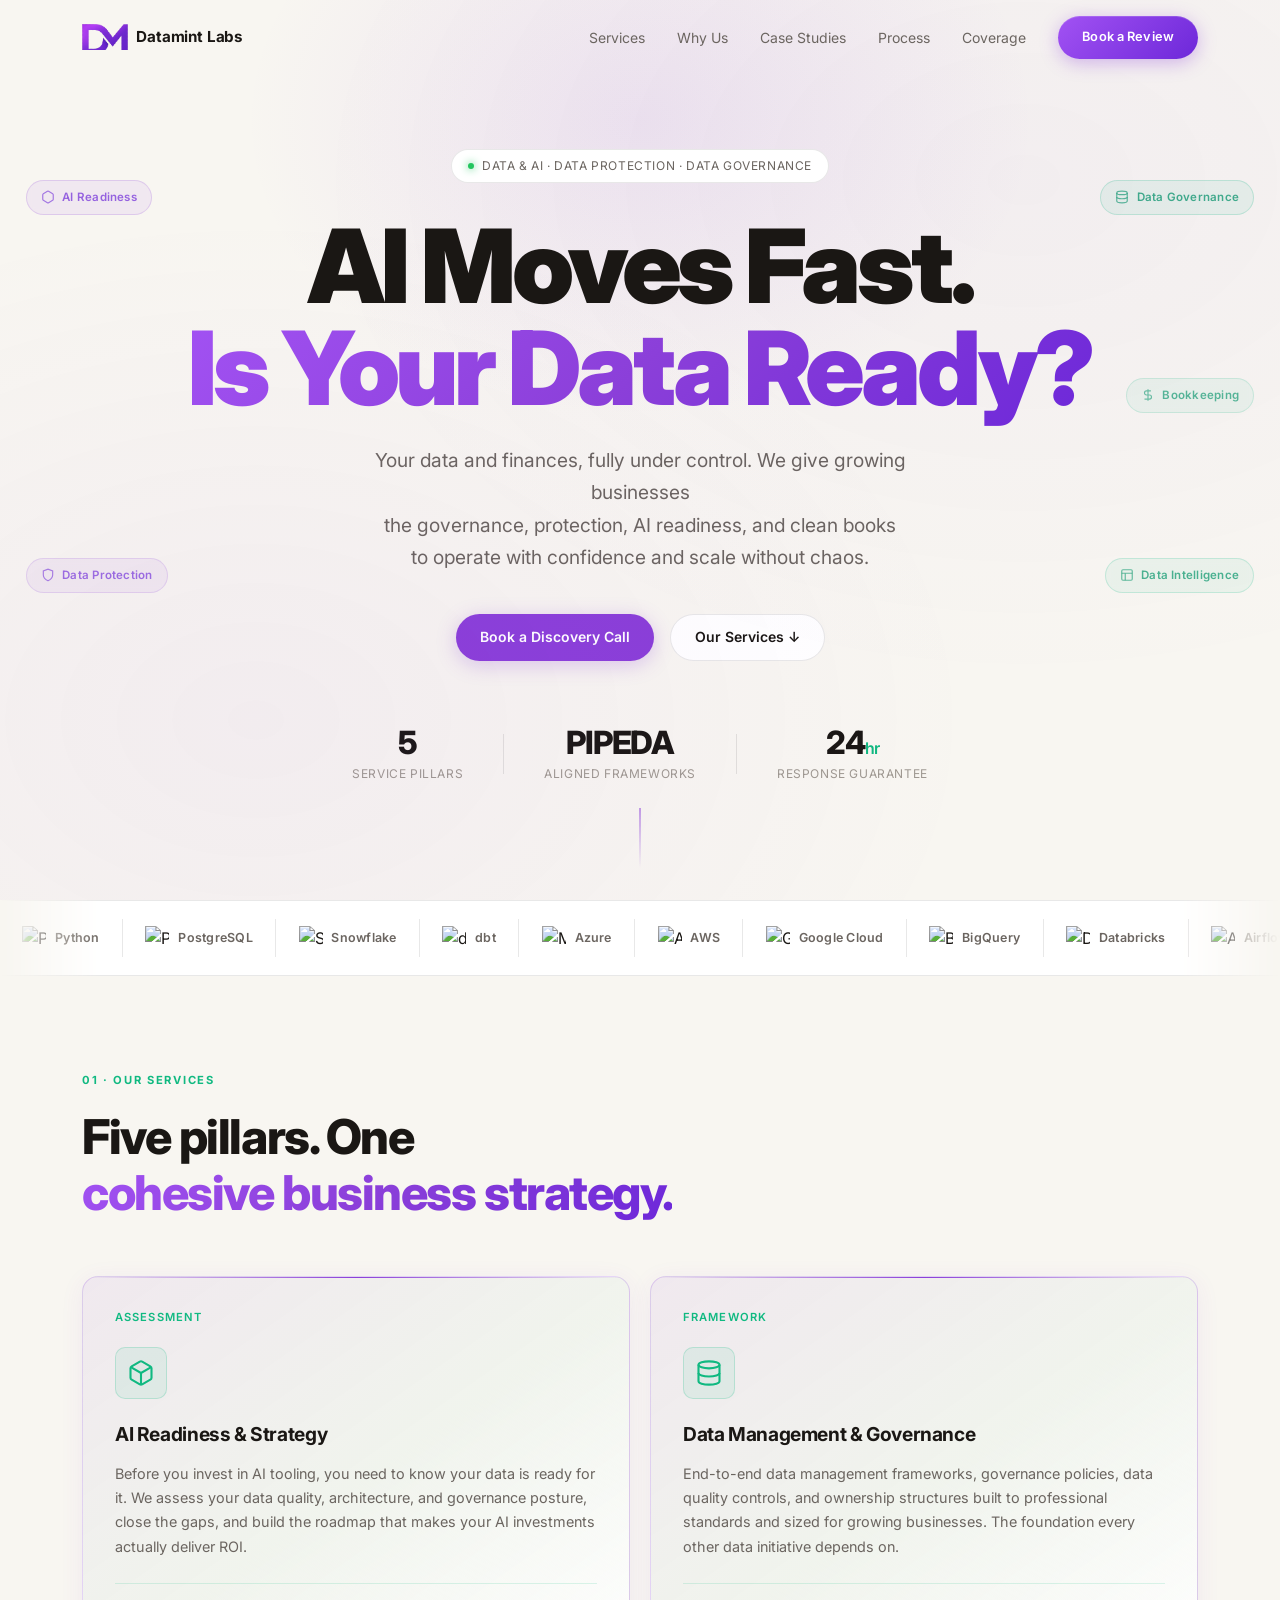
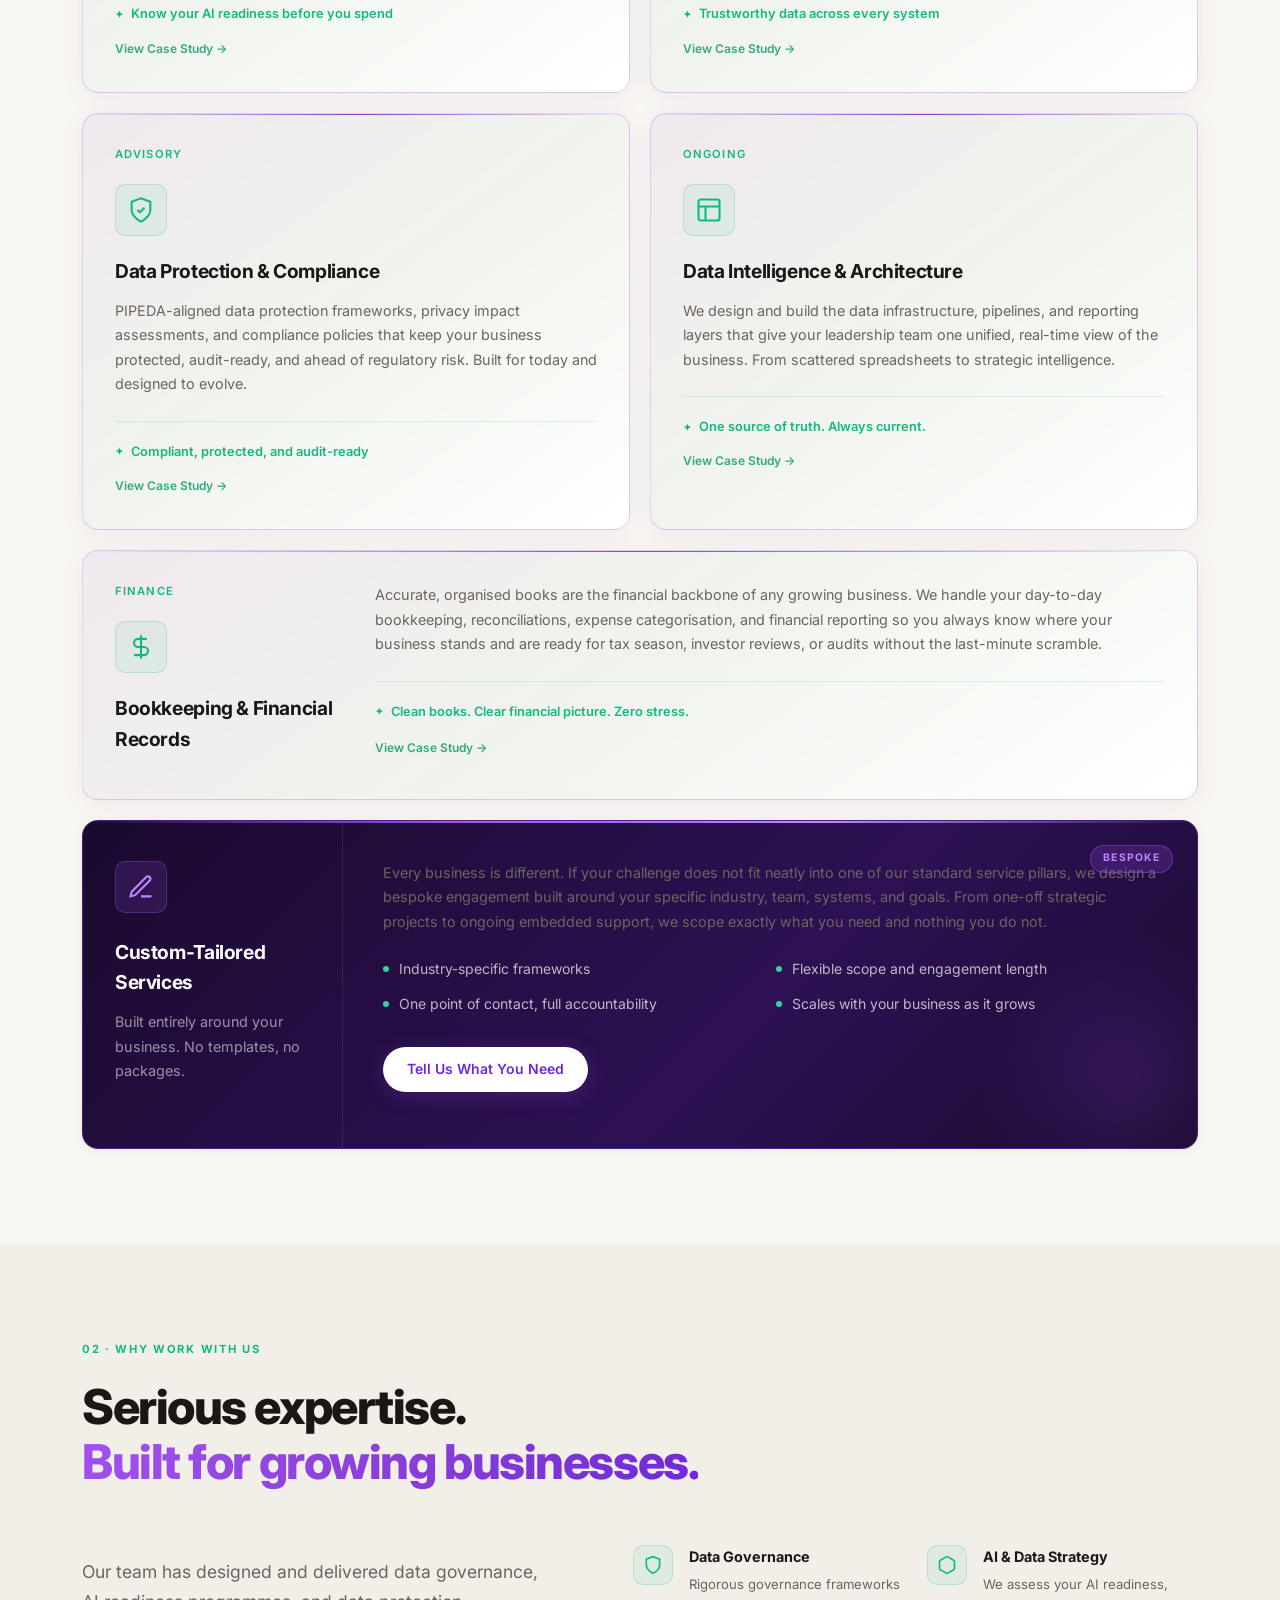
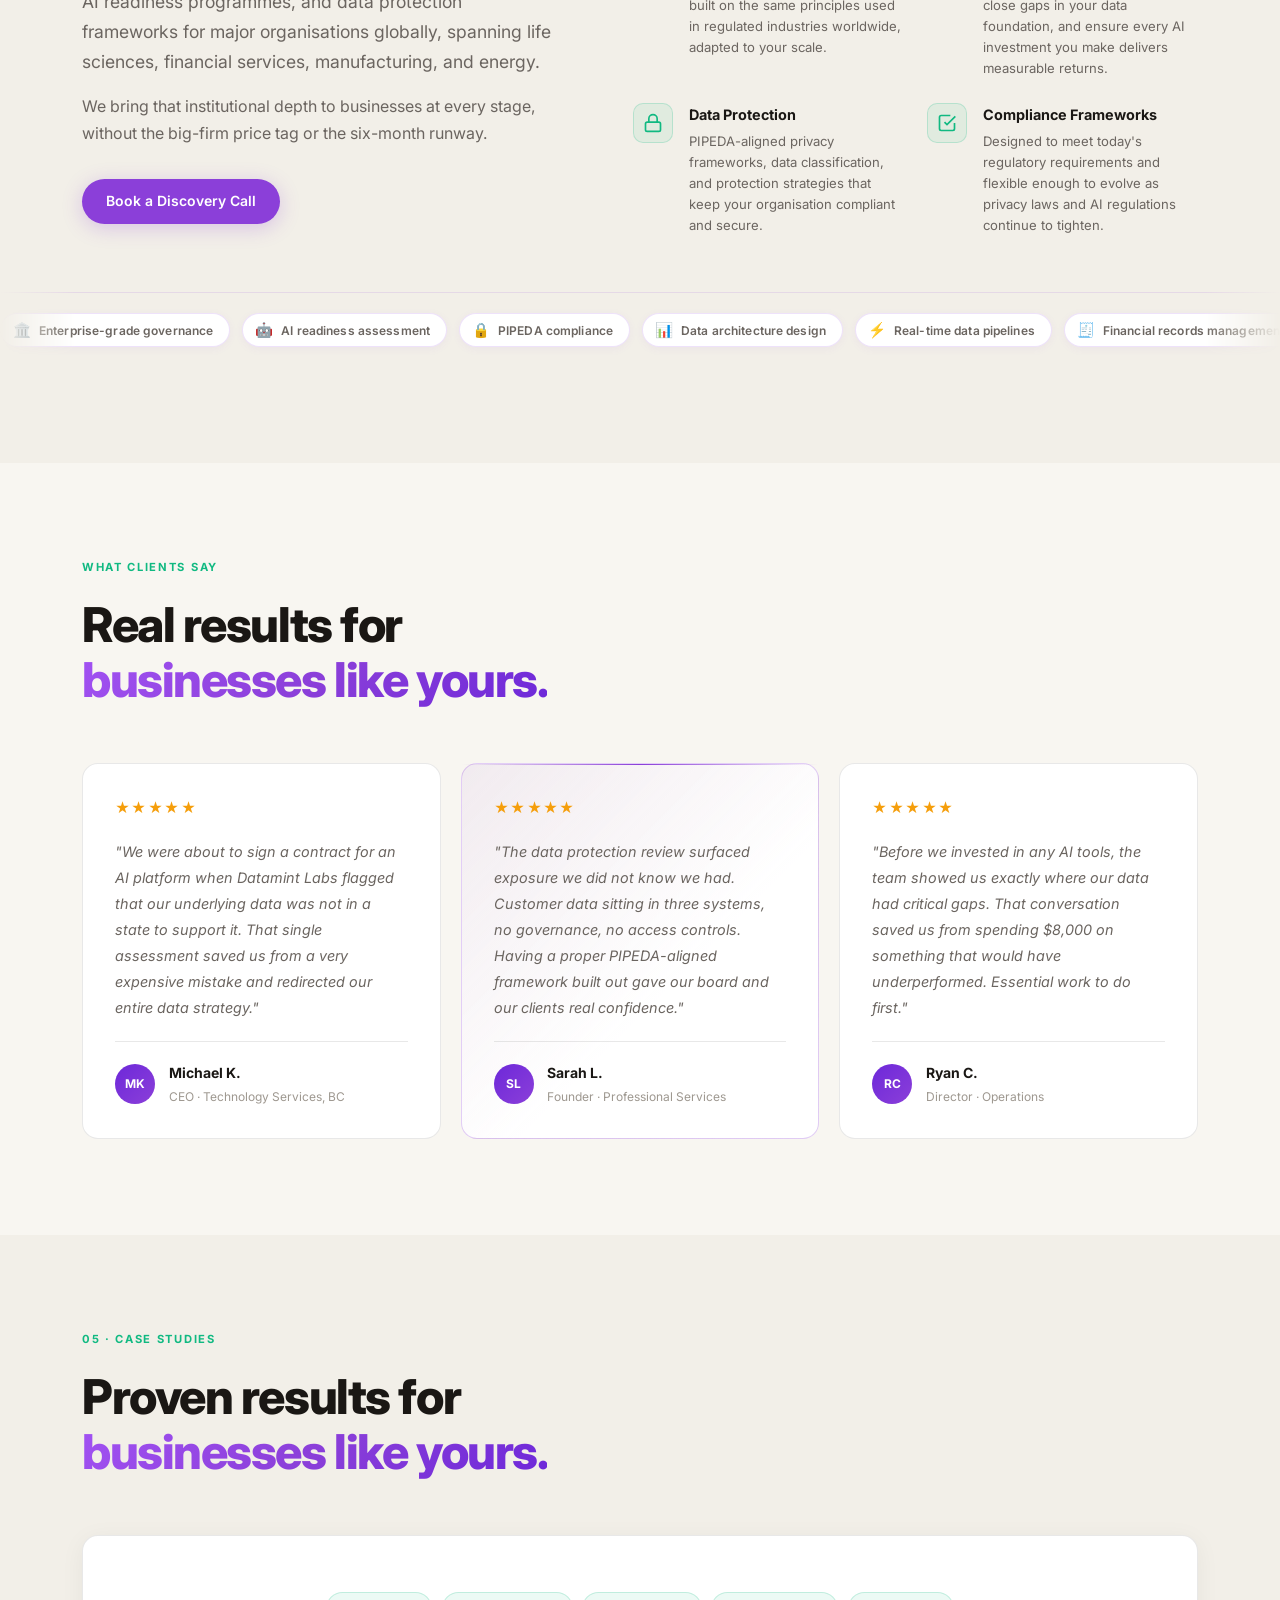
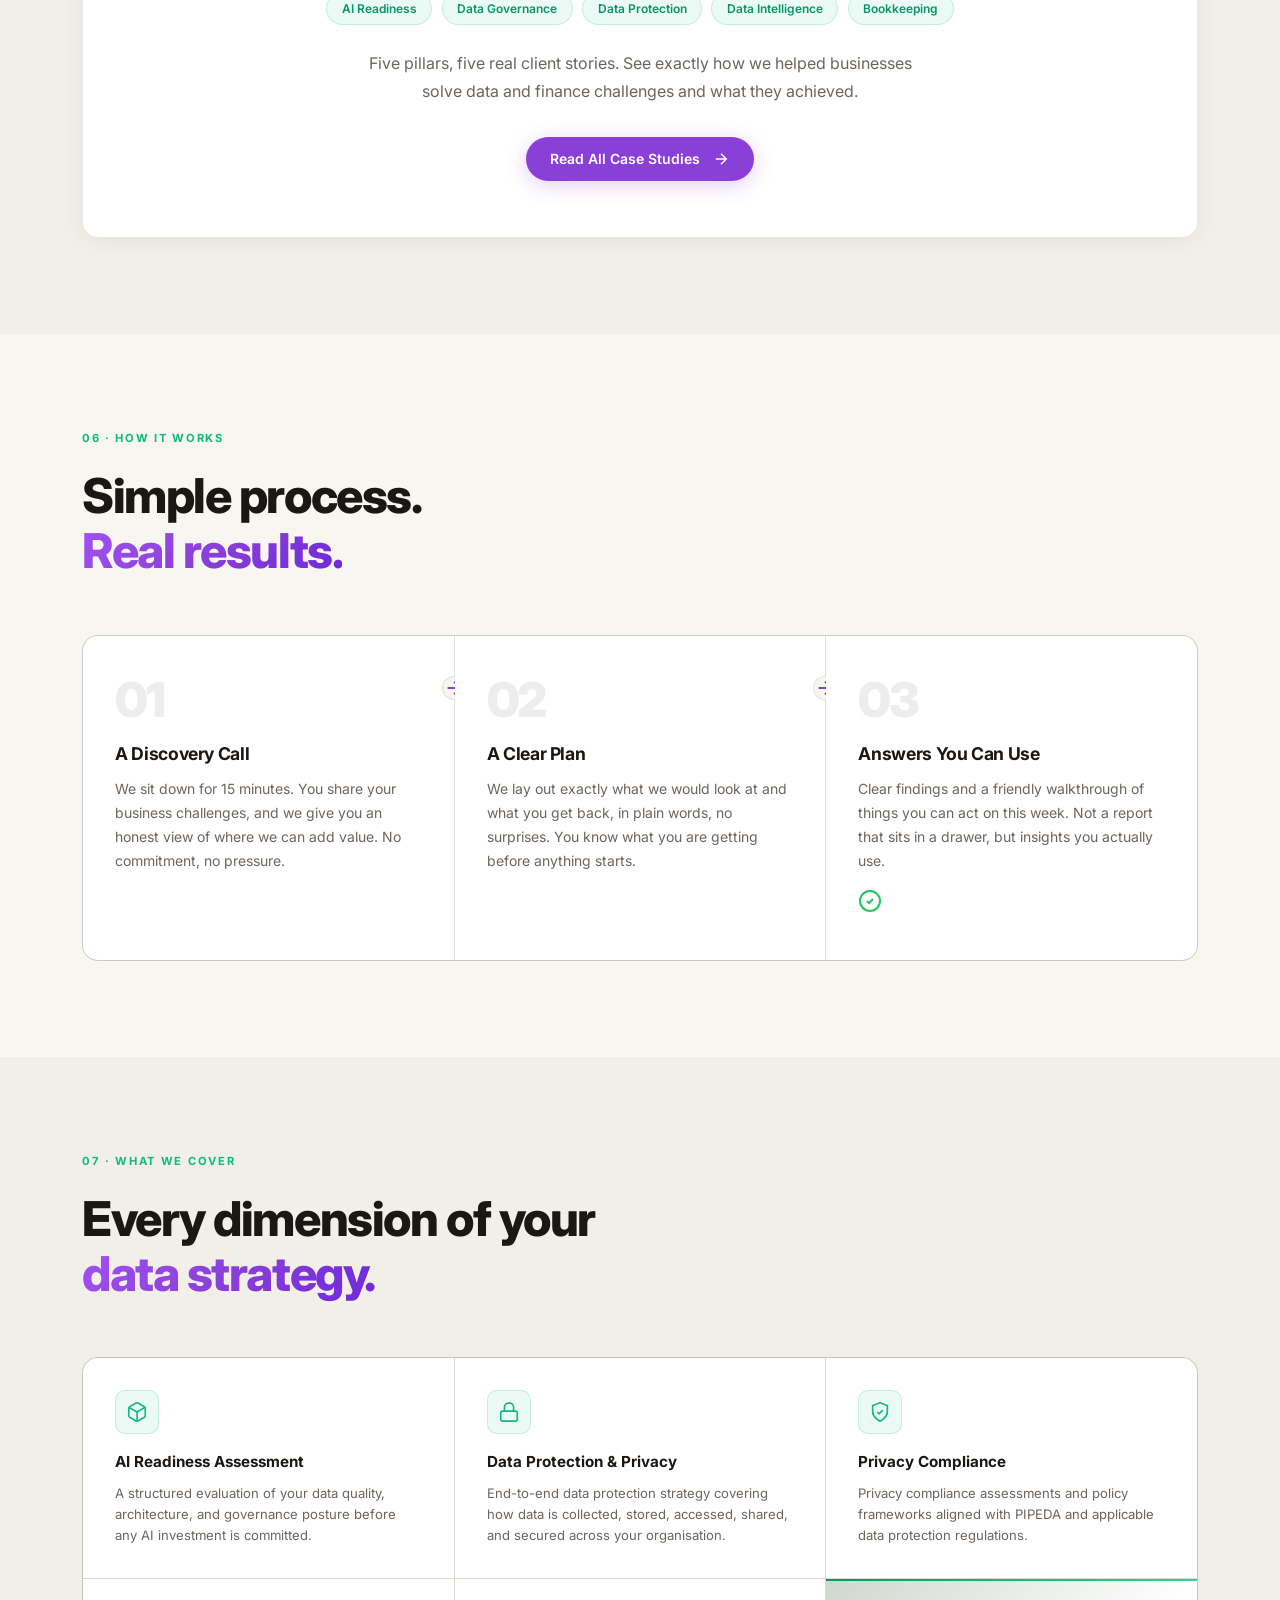
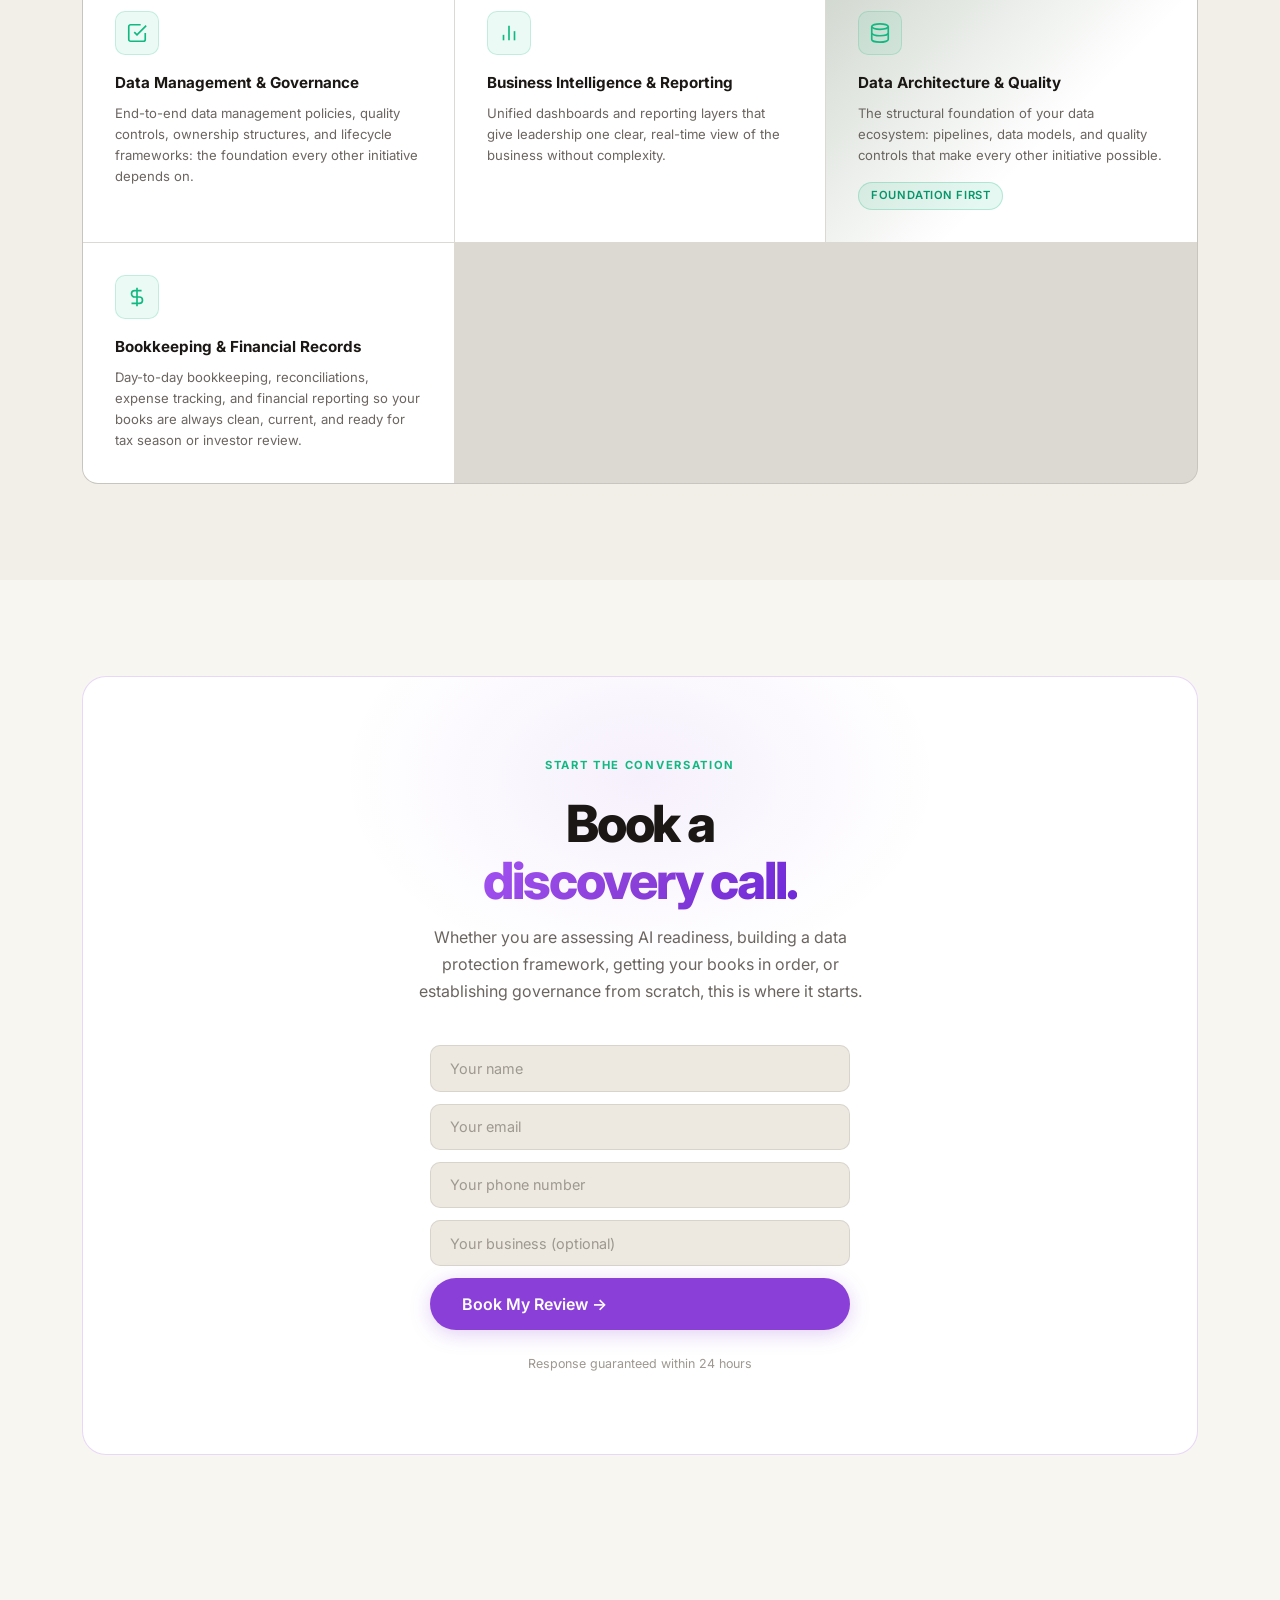
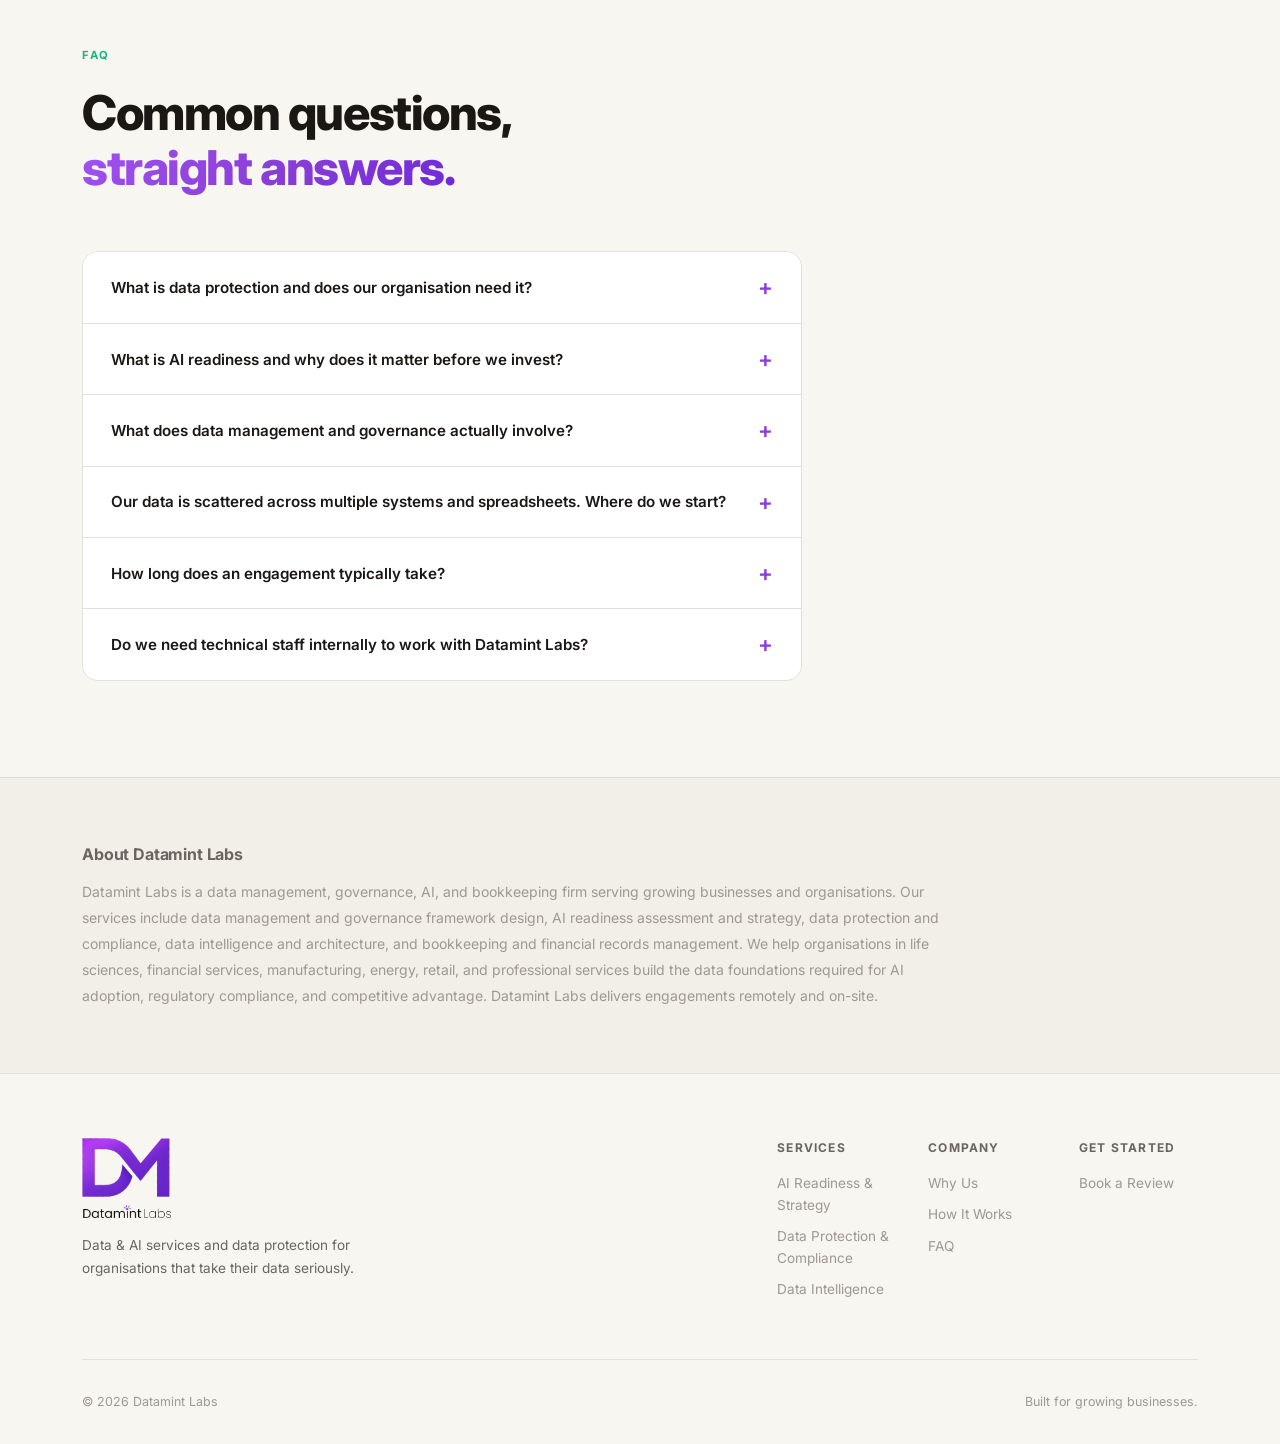
==== commit 1d0f96b4: "Add awwwards-style v2 landing page + clean transparent logo assets v2.html — dark-theme experience p" ====
--- a/index.html
+++ b/index.html
@@ -177,7 +177,8 @@
   <nav class="nav" id="nav">
     <div class="nav-inner">
       <a href="#" class="logo">
-        <img src="Newlogo.png" alt="Datamint Labs" class="logo-img" />
+        <img src="logo-mark.png" alt="Datamint Labs" class="logo-img" />
+        <span class="logo-wordmark">Datamint Labs</span>
       </a>
       <ul class="nav-links">
         <li><a href="#services">Services</a></li>
@@ -815,7 +816,7 @@
       <div class="footer-inner">
         <div class="footer-brand">
           <a href="#" class="logo logo-footer">
-            <img src="Newlogo.png" alt="Datamint Labs" class="logo-img-footer" />
+            <img src="logo-full-clean.png" alt="Datamint Labs" class="logo-img-footer" />
           </a>
           <p>Data & AI services and data protection for organisations that take their data seriously.</p>
         </div>
--- a/styles.css
+++ b/styles.css
@@ -128,10 +128,16 @@
   text-decoration: none;
 }
 .logo-img {
-  height: 48px;
+  height: 26px;
   width: auto;
   display: block;
   flex-shrink: 0;
+}
+.logo-wordmark {
+  font-weight: 700;
+  font-size: 0.95rem;
+  letter-spacing: -0.01em;
+  color: var(--text);
 }
 .logo-footer {
   margin-bottom: 0.5rem;
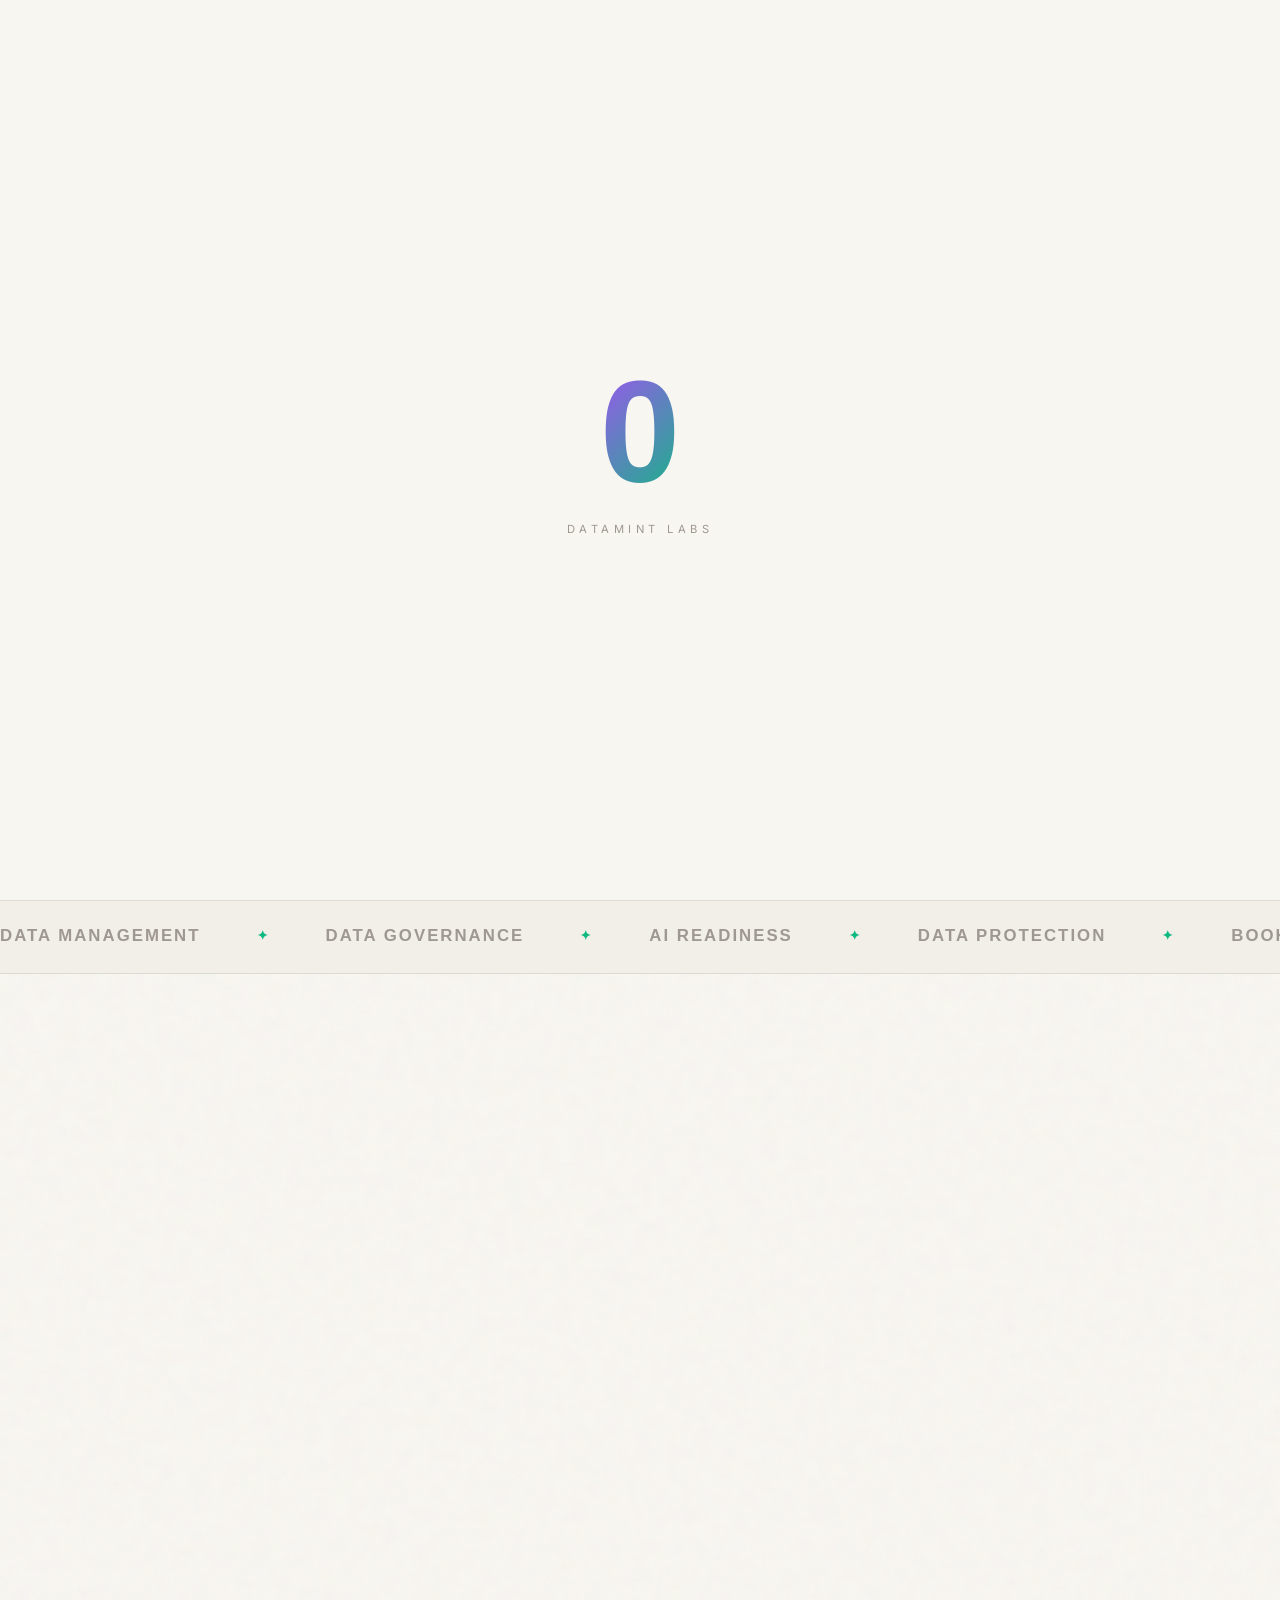
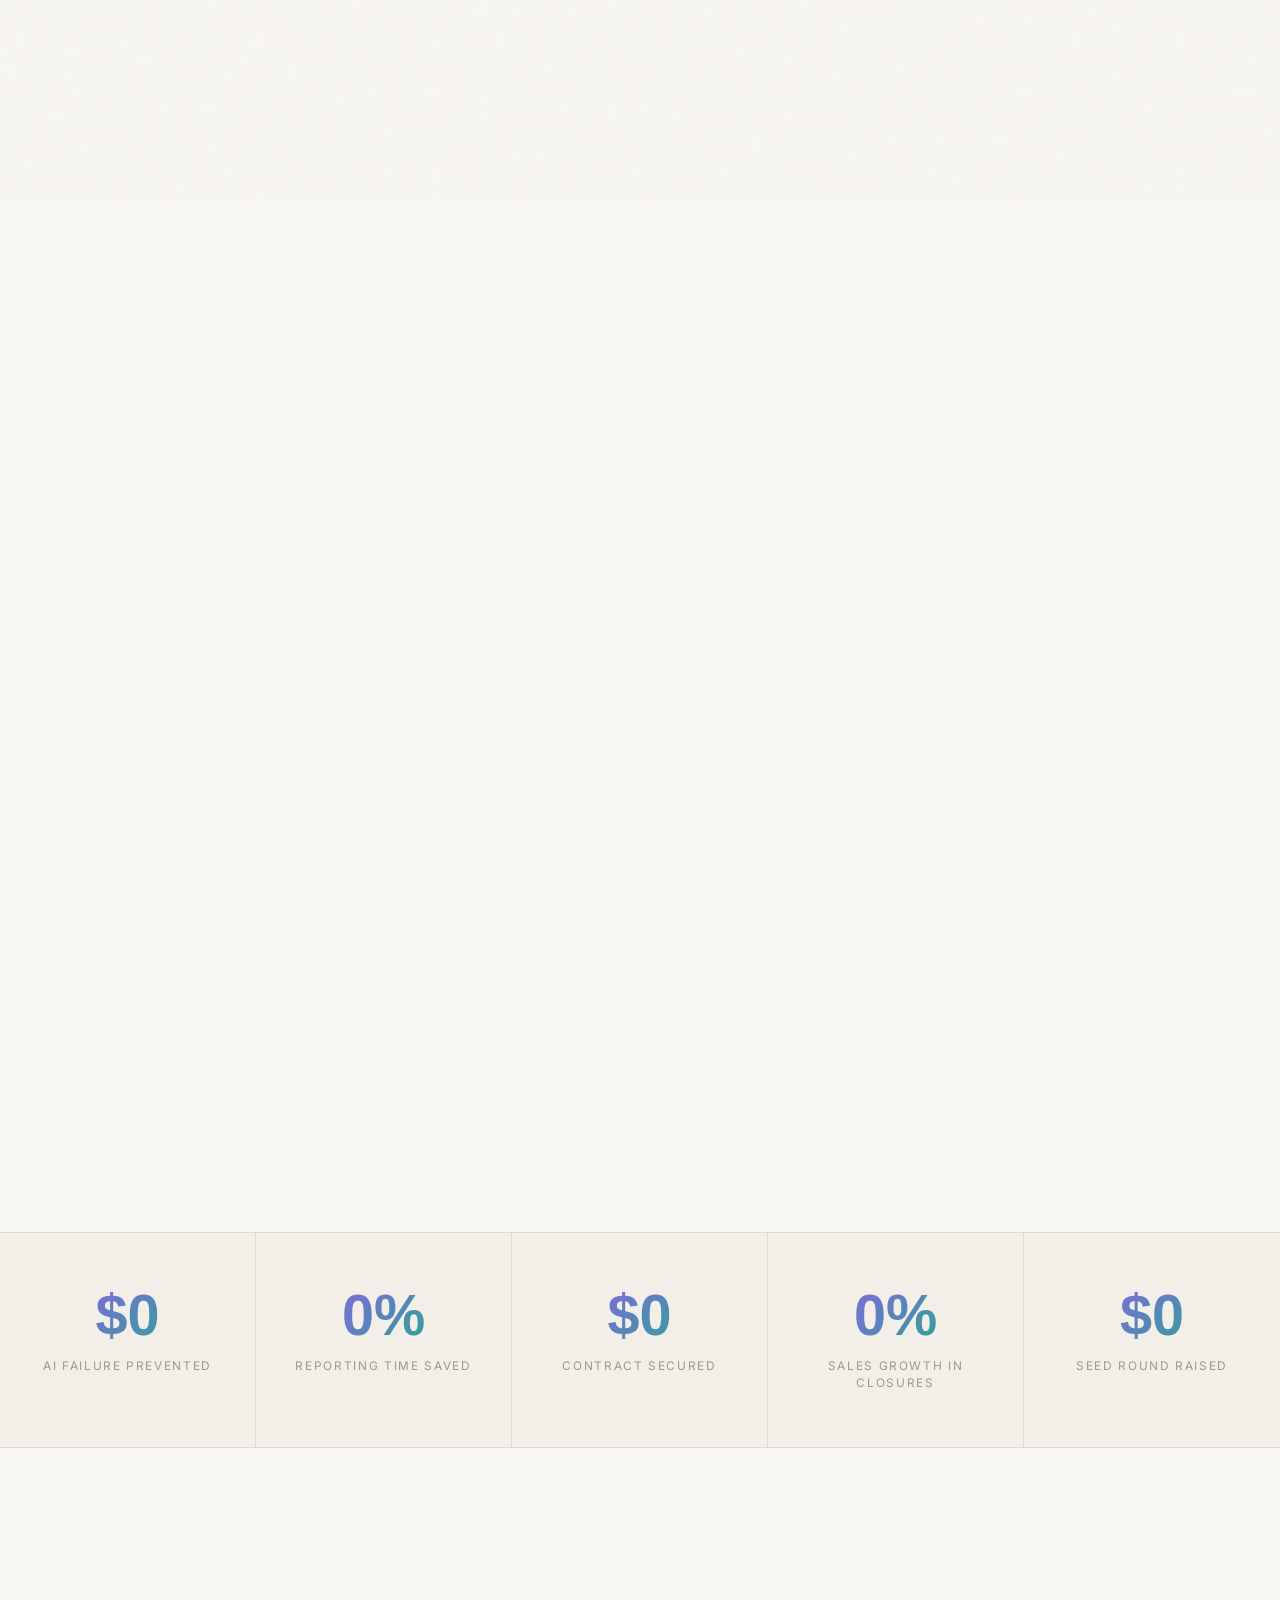
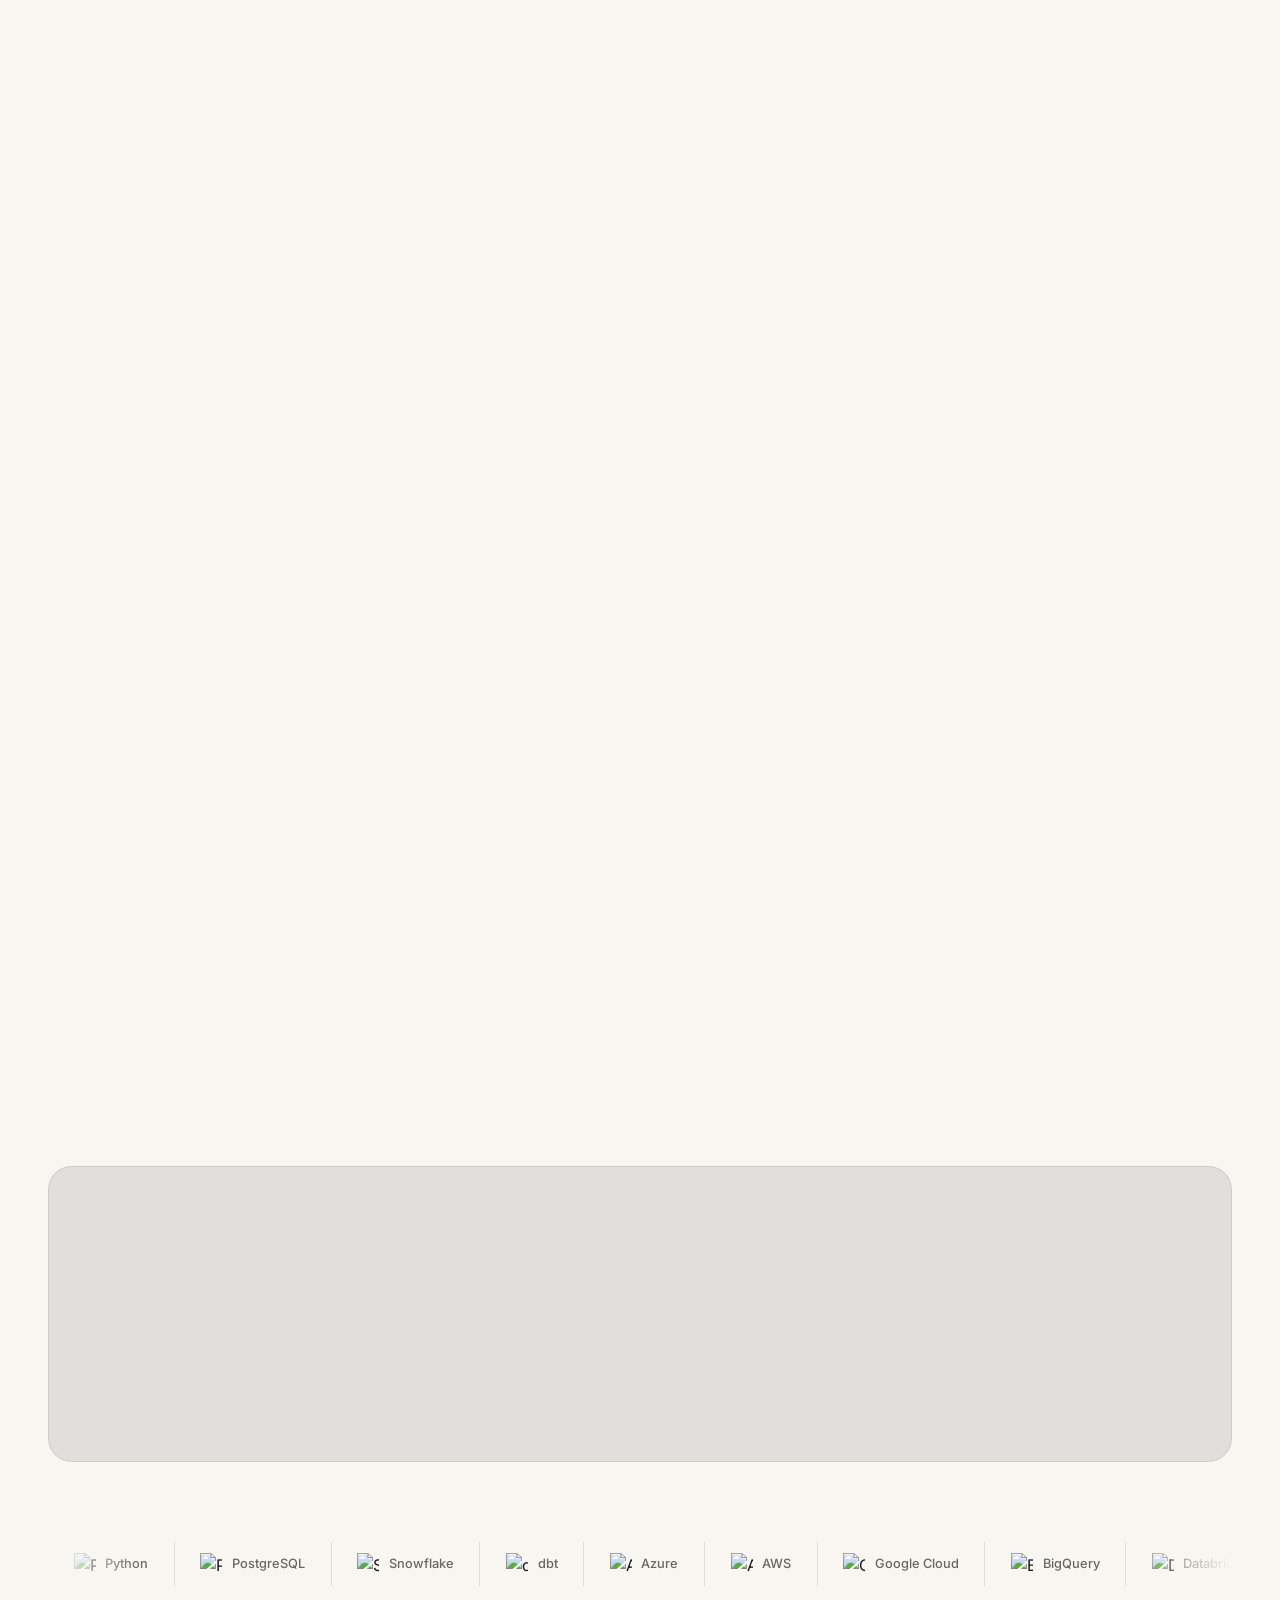
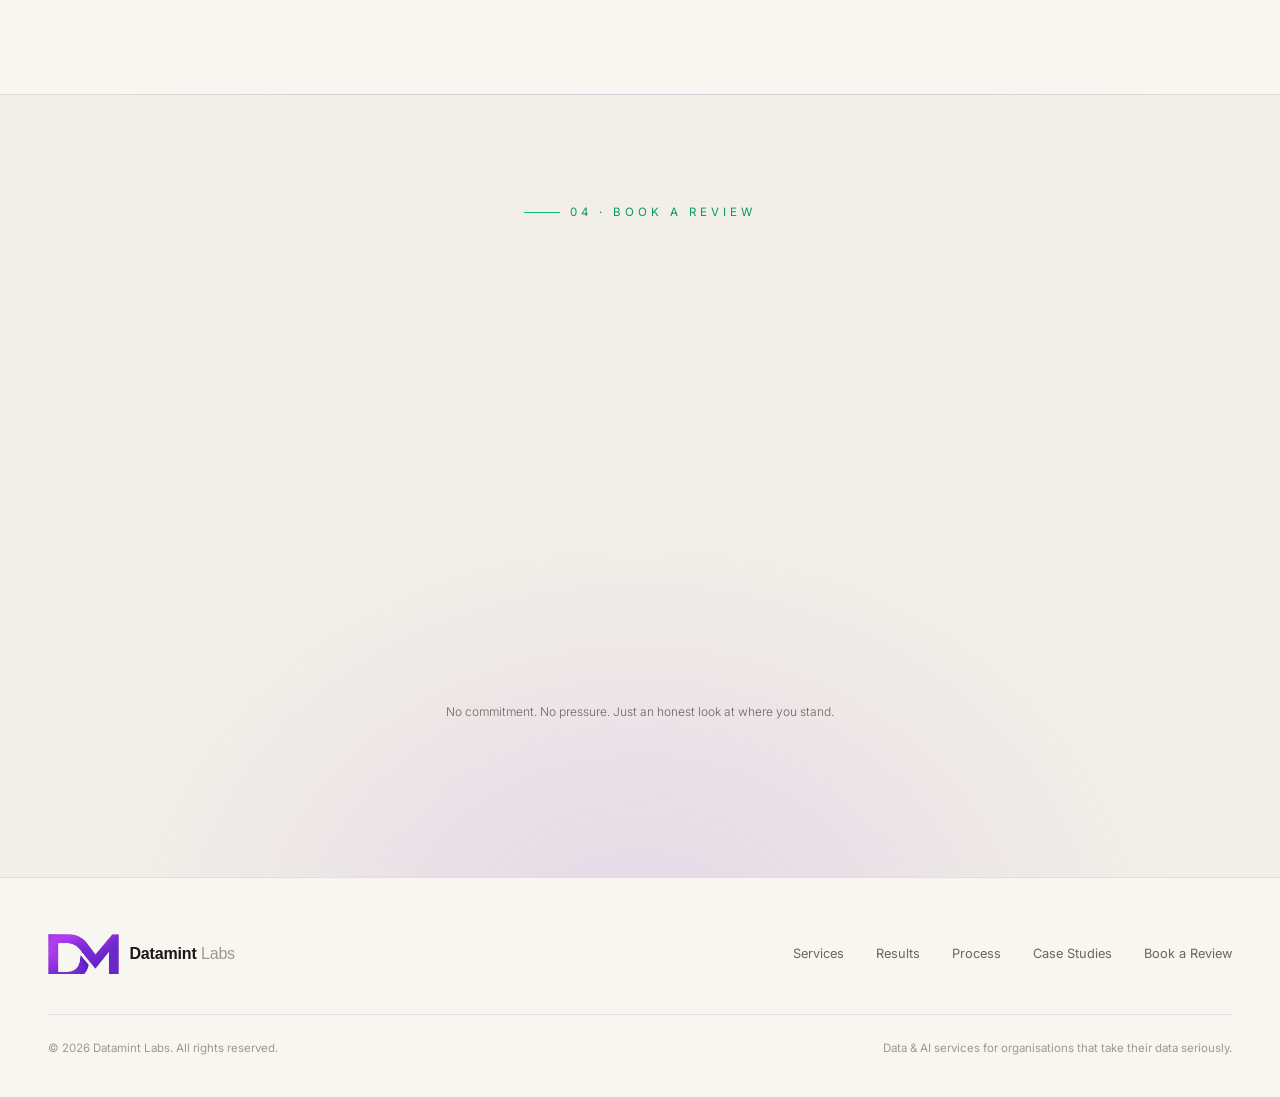
==== commit 59b78ca9: "Promote light-theme v2 design to homepage; keep old homepage as classic.html - v2 converted to light" ====
--- a/index.html
+++ b/index.html
@@ -3,849 +3,1039 @@
 <head>
   <meta charset="UTF-8" />
   <meta name="viewport" content="width=device-width, initial-scale=1.0" />
-
-  <!-- Primary SEO -->
-  <title>Datamint Labs | Data Management, Governance & AI Services | Data Protection</title>
+  <title>Datamint Labs | Data Management, Governance & AI Services</title>
   <meta name="description" content="Datamint Labs delivers data management & governance, AI readiness, and data protection services for growing businesses. Book a discovery call today." />
-  <meta name="keywords" content="data management services, data governance services, AI readiness assessment, data protection services, PIPEDA compliance, data governance framework, AI data strategy, business intelligence services, data architecture services, data services small business" />
-  <meta name="robots" content="index, follow, max-snippet:-1, max-image-preview:large, max-video-preview:-1" />
-  <meta name="author" content="Datamint Labs" />
+  <meta name="robots" content="index, follow" />
   <link rel="canonical" href="https://datamintlabs.ca/" />
+  <meta property="og:type" content="website" />
+  <meta property="og:title" content="Datamint Labs | Data Management, Governance & AI Services" />
+  <meta property="og:description" content="Data management & governance, AI readiness, data protection, and bookkeeping services for growing businesses." />
+  <meta property="og:url" content="https://datamintlabs.ca/" />
   <link rel="icon" type="image/png" sizes="32x32" href="favicon.png" />
-  <link rel="icon" type="image/png" sizes="64x64" href="favicon-64.png" />
-  <link rel="apple-touch-icon" href="favicon-64.png" />
-
-  <!-- Open Graph (LinkedIn, Facebook, AI crawlers) -->
-  <meta property="og:type" content="website" />
-  <meta property="og:url" content="https://datamintlabs.ca/" />
-  <meta property="og:title" content="Datamint Labs | Data Management, Governance & AI Services" />
-  <meta property="og:description" content="Data management & governance, AI readiness, and data protection services for growing businesses. Trusted by organisations across life sciences, financial services, and manufacturing." />
-  <meta property="og:image" content="https://images.unsplash.com/photo-1551288049-bebda4e38f71?w=1200&auto=format&fit=crop&q=80" />
-  <meta property="og:locale" content="en_CA" />
-  <meta property="og:site_name" content="Datamint Labs" />
-
-  <!-- Twitter / X Card -->
-  <meta name="twitter:card" content="summary_large_image" />
-  <meta name="twitter:title" content="Datamint Labs | Data Management, Governance & AI Services" />
-  <meta name="twitter:description" content="Data management & governance, AI readiness, and data protection services for growing businesses." />
-  <meta name="twitter:image" content="https://images.unsplash.com/photo-1551288049-bebda4e38f71?w=1200&auto=format&fit=crop&q=80" />
-
-  <!-- Schema.org Structured Data (Google + AI Models) -->
-  <script type="application/ld+json">
-  {
-    "@context": "https://schema.org",
-    "@graph": [
-      {
-        "@type": "ProfessionalService",
-        "@id": "https://datamintlabs.ca/#organization",
-        "name": "Datamint Labs",
-        "alternateName": "Datamint Labs Data Services",
-        "description": "Datamint Labs provides data management & governance, AI readiness assessment, data protection, and compliance services for growing businesses and organisations.",
-        "url": "https://datamintlabs.ca/",
-        "logo": "https://datamintlabs.ca/logo.png",
-        "areaServed": {
-          "@type": "Thing",
-          "name": "Worldwide"
-        },
-        "knowsAbout": [
-          "Data Management",
-          "Data Governance",
-          "AI Readiness Assessment",
-          "Data Protection",
-          "PIPEDA Compliance",
-          "Business Intelligence",
-          "Data Architecture",
-          "Data Quality",
-          "Privacy Frameworks",
-          "Regulatory Compliance",
-          "Bookkeeping",
-          "Financial Records",
-          "Financial Reporting"
-        ],
-        "hasOfferCatalog": {
-          "@type": "OfferCatalog",
-          "name": "Data & AI Services",
-          "itemListElement": [
-            {
-              "@type": "Offer",
-              "itemOffered": {
-                "@type": "Service",
-                "name": "AI Readiness & Strategy",
-                "description": "Structured assessment of your data quality, architecture, and governance posture before any AI investment. We identify gaps, close them, and build the roadmap that makes AI investments deliver ROI."
-              }
-            },
-            {
-              "@type": "Offer",
-              "itemOffered": {
-                "@type": "Service",
-                "name": "Data Management & Governance",
-                "description": "End-to-end data management frameworks, governance policies, data quality controls, data ownership structures, and lifecycle management. Built to professional standards and right-sized for growing businesses."
-              }
-            },
-            {
-              "@type": "Offer",
-              "itemOffered": {
-                "@type": "Service",
-                "name": "Data Protection & Compliance",
-                "description": "PIPEDA-aligned data protection frameworks, privacy impact assessments, data classification, and compliance strategies that keep your organisation protected and audit-ready."
-              }
-            },
-            {
-              "@type": "Offer",
-              "itemOffered": {
-                "@type": "Service",
-                "name": "Data Intelligence & Architecture",
-                "description": "Data pipelines, unified dashboards, and reporting infrastructure that deliver one real-time view of the business for leadership teams."
-              }
-            },
-            {
-              "@type": "Offer",
-              "itemOffered": {
-                "@type": "Service",
-                "name": "Bookkeeping & Financial Records",
-                "description": "Day-to-day bookkeeping, reconciliations, expense categorisation, and financial reporting for growing businesses. Clean books, clear financial picture, and always ready for tax season or investor review."
-              }
-            }
-          ]
-        }
-      },
-      {
-        "@type": "FAQPage",
-        "mainEntity": [
-          {
-            "@type": "Question",
-            "name": "What is data protection and does our organisation need it?",
-            "acceptedAnswer": {
-              "@type": "Answer",
-              "text": "Data protection means having our team assess how your organisation collects, stores, uses, and protects personal and business data. PIPEDA and similar privacy regulations apply to most businesses handling personal information, and non-compliance carries real regulatory and reputational risk. If you hold customer, employee, or partner data in any form, you need a framework."
-            }
-          },
-          {
-            "@type": "Question",
-            "name": "What is AI readiness and why does it matter before we invest?",
-            "acceptedAnswer": {
-              "@type": "Answer",
-              "text": "AI readiness means your data is clean, well-governed, and structured in a way that AI tools can actually use effectively. Most AI implementations underperform not because the AI is weak, but because the underlying data is inconsistent, incomplete, or ungoverned. Datamint Labs assesses your readiness before you commit budget to tools that may fail to deliver."
-            }
-          },
-          {
-            "@type": "Question",
-            "name": "What is data management and governance?",
-            "acceptedAnswer": {
-              "@type": "Answer",
-              "text": "Data management and governance involves designing and implementing the frameworks, policies, and processes that ensure your business data is accurate, consistent, accessible, and protected. It covers data ownership, data quality, lifecycle management, and the accountability structures that keep your data trustworthy at scale. Our team builds these frameworks to proven professional standards, adapted for the size and stage of your organisation."
-            }
-          },
-          {
-            "@type": "Question",
-            "name": "Our data is scattered across multiple systems and spreadsheets. Where do we start?",
-            "acceptedAnswer": {
-              "@type": "Answer",
-              "text": "That is exactly the situation Datamint Labs works with most often. Scattered data is not a dead end. It needs to be consolidated, governed, and structured, and that process is where we add the most value. The discovery call is the right first step."
-            }
-          },
-          {
-            "@type": "Question",
-            "name": "How long does a data management or governance engagement take?",
-            "acceptedAnswer": {
-              "@type": "Answer",
-              "text": "An AI readiness assessment or data protection review typically delivers clear findings within one to two weeks. Governance framework builds and ongoing data management work are structured as phased engagements, so you see value at each stage rather than waiting months for a final report."
-            }
-          },
-          {
-            "@type": "Question",
-            "name": "Do we need technical staff internally to work with Datamint Labs?",
-            "acceptedAnswer": {
-              "@type": "Answer",
-              "text": "No. Everything is explained in plain language and every recommendation is written for business decision-makers, not IT teams. You do not need engineers, data scientists, or technical staff in place to work with Datamint Labs. We work with what you have and tell you honestly what you will need to grow."
-            }
-          }
-        ]
-      }
-    ]
-  }
-  </script>
-
   <link rel="preconnect" href="https://fonts.googleapis.com" />
   <link rel="preconnect" href="https://fonts.gstatic.com" crossorigin />
-  <link href="https://fonts.googleapis.com/css2?family=Inter:wght@300;400;500;600;700;800;900&display=swap" rel="stylesheet" />
-  <link rel="stylesheet" href="styles.css" />
+  <link href="https://fonts.googleapis.com/css2?family=Syne:wght@400..800&family=Inter:wght@300;400;500;600;700&display=swap" rel="stylesheet" />
+  <style>
+    :root {
+      --purple: #8B3FD9;
+      --purple-light: #A252F3;
+      --purple-dark: #6D28D9;
+      --emerald: #10B981;
+      --emerald-light: #059669; /* darkened for light-theme text contrast */
+      --bg: #F8F6F1;
+      --bg-2: #F2EFE8;
+      --surface: #FFFFFF;
+      --border: rgba(0,0,0,0.09);
+      --text: #1A1714;
+      --text-muted: #6B6560;
+      --text-dim: #9E9890;
+    }
+    * { margin: 0; padding: 0; box-sizing: border-box; }
+    html { scroll-behavior: smooth; }
+    html.lenis { height: auto; }
+    body {
+      background: var(--bg);
+      color: var(--text);
+      font-family: 'Inter', sans-serif;
+      line-height: 1.6;
+      overflow-x: hidden;
+      -webkit-font-smoothing: antialiased;
+    }
+    ::selection { background: var(--purple); color: #fff; }
+    .syne { font-family: 'Syne', sans-serif; }
+    a { color: inherit; text-decoration: none; }
+    img { display: block; }
+
+    /* ── Preloader ── */
+    .preloader {
+      position: fixed; inset: 0; z-index: 9999;
+      background: var(--bg);
+      display: flex; align-items: center; justify-content: center;
+      flex-direction: column; gap: 1rem;
+      transition: transform 0.7s cubic-bezier(0.76, 0, 0.24, 1), visibility 0s 0.7s;
+    }
+    body.ready .preloader { transform: translateY(-100%); visibility: hidden; }
+    .preloader-count {
+      font-family: 'Syne', sans-serif;
+      font-size: clamp(4rem, 12vw, 9rem);
+      font-weight: 800;
+      background: linear-gradient(135deg, var(--purple-light), var(--emerald));
+      -webkit-background-clip: text; background-clip: text;
+      -webkit-text-fill-color: transparent;
+      line-height: 1;
+    }
+    .preloader-label {
+      font-size: 0.7rem; letter-spacing: 0.4em; text-transform: uppercase;
+      color: var(--text-dim);
+    }
+
+    /* ── Custom cursor ── */
+    .cursor {
+      position: fixed; top: 0; left: 0; z-index: 9998;
+      width: 12px; height: 12px; border-radius: 50%;
+      background: var(--emerald);
+      pointer-events: none;
+      transform: translate(-50%, -50%);
+      transition: width 0.25s, height 0.25s, background 0.25s, opacity 0.25s;
+      opacity: 0.85;
+    }
+    .cursor.is-hover { width: 48px; height: 48px; background: rgba(139,63,217,0.25); }
+    @media (hover: none), (max-width: 768px) { .cursor { display: none; } }
+
+    /* ── Grain ── */
+    .grain {
+      position: fixed; inset: -100%; z-index: 2; pointer-events: none;
+      background-image: url("data:image/svg+xml,%3Csvg viewBox='0 0 200 200' xmlns='http://www.w3.org/2000/svg'%3E%3Cfilter id='n'%3E%3CfeTurbulence type='fractalNoise' baseFrequency='0.85' numOctaves='2'/%3E%3C/filter%3E%3Crect width='100%25' height='100%25' filter='url(%23n)' opacity='0.04'/%3E%3C/svg%3E");
+      animation: grain 8s steps(10) infinite;
+    }
+    @keyframes grain {
+      0%,100% { transform: translate(0,0); } 10% { transform: translate(-5%,-10%); }
+      20% { transform: translate(-15%,5%); } 30% { transform: translate(7%,-25%); }
+      40% { transform: translate(-5%,25%); } 50% { transform: translate(-15%,10%); }
+      60% { transform: translate(15%,0%); } 70% { transform: translate(0%,15%); }
+      80% { transform: translate(3%,35%); } 90% { transform: translate(-10%,10%); }
+    }
+
+    /* ── Nav ── */
+    .nav {
+      position: fixed; top: 0; left: 0; right: 0; z-index: 100;
+      display: flex; align-items: center; justify-content: space-between;
+      padding: 1.25rem clamp(1.25rem, 4vw, 3rem);
+      transition: background 0.4s, backdrop-filter 0.4s, padding 0.4s;
+    }
+    .nav.scrolled {
+      background: rgba(248,246,241,0.75);
+      backdrop-filter: blur(18px);
+      -webkit-backdrop-filter: blur(18px);
+      padding-top: 0.75rem; padding-bottom: 0.75rem;
+      border-bottom: 1px solid var(--border);
+    }
+    .nav-logo { display: flex; align-items: center; gap: 0.65rem; }
+    .nav-logo img { height: 30px; width: auto; }
+    .nav-logo span {
+      font-family: 'Syne', sans-serif; font-weight: 700; font-size: 1rem;
+      letter-spacing: -0.01em; color: var(--text);
+    }
+    .nav-logo span em { font-style: normal; color: var(--text-dim); font-weight: 500; }
+    .nav-links { display: flex; gap: 2.25rem; list-style: none; }
+    .nav-links a {
+      font-size: 0.8rem; font-weight: 500; color: var(--text-muted);
+      letter-spacing: 0.04em; transition: color 0.2s; position: relative;
+    }
+    .nav-links a::after {
+      content: ''; position: absolute; left: 0; bottom: -5px;
+      width: 0; height: 1px; background: var(--emerald);
+      transition: width 0.3s ease;
+    }
+    .nav-links a:hover { color: var(--text); }
+    .nav-links a:hover::after { width: 100%; }
+    .nav-cta {
+      font-size: 0.8rem; font-weight: 600;
+      padding: 0.65rem 1.4rem; border-radius: 100px;
+      background: linear-gradient(135deg, var(--purple-light), var(--purple-dark));
+      color: #fff; box-shadow: 0 4px 24px rgba(139,63,217,0.45);
+      transition: transform 0.25s, box-shadow 0.25s;
+      white-space: nowrap;
+    }
+    .nav-cta:hover { transform: translateY(-2px); box-shadow: 0 8px 36px rgba(139,63,217,0.65); }
+    .burger {
+      display: none; flex-direction: column; gap: 5px;
+      background: none; border: none; cursor: pointer; padding: 6px; z-index: 102;
+    }
+    .burger span { width: 24px; height: 2px; background: var(--text); transition: transform 0.3s, opacity 0.3s; }
+    .burger.open span:nth-child(1) { transform: translateY(7px) rotate(45deg); }
+    .burger.open span:nth-child(2) { opacity: 0; }
+    .burger.open span:nth-child(3) { transform: translateY(-7px) rotate(-45deg); }
+    .mobile-menu {
+      position: fixed; inset: 0; z-index: 101;
+      background: rgba(248,246,241,0.97);
+      backdrop-filter: blur(20px);
+      display: flex; flex-direction: column; align-items: center; justify-content: center; gap: 2rem;
+      opacity: 0; pointer-events: none; transition: opacity 0.35s;
+    }
+    .mobile-menu.open { opacity: 1; pointer-events: auto; }
+    .mobile-menu a { font-family: 'Syne', sans-serif; font-size: 2rem; font-weight: 700; }
+
+    /* ── Hero ── */
+    .hero {
+      position: relative; min-height: 100svh;
+      display: flex; flex-direction: column; justify-content: center;
+      padding: clamp(7rem, 14vh, 10rem) clamp(1.25rem, 4vw, 3rem) 4rem;
+      overflow: hidden;
+    }
+    #webgl {
+      position: absolute; inset: 0; z-index: 0;
+    }
+    .hero-inner { position: relative; z-index: 3; max-width: 1400px; margin: 0 auto; width: 100%; }
+    .hero-eyebrow {
+      display: inline-flex; align-items: center; gap: 0.6rem;
+      font-size: 0.72rem; letter-spacing: 0.35em; text-transform: uppercase;
+      color: var(--emerald-light); margin-bottom: 2rem;
+    }
+    .hero-eyebrow::before {
+      content: ''; width: 36px; height: 1px; background: var(--emerald);
+    }
+    .hero-title {
+      font-family: 'Syne', sans-serif;
+      font-size: clamp(2rem, 8.8vw, 8.5rem);
+      font-weight: 800;
+      line-height: 0.98;
+      letter-spacing: -0.03em;
+      text-transform: uppercase;
+    }
+    .hero-title .line { display: block; overflow: hidden; }
+    .hero-title .line span { display: inline-block; will-change: transform; }
+    /* CSS-driven hero intro: guaranteed final state, staggered via delays */
+    .intro-el { opacity: 0; transform: translateY(34px); }
+    .hero-title .line span { transform: translateY(110%); }
+    body.ready .intro-el,
+    body.ready .hero-title .line span {
+      opacity: 1; transform: translateY(0);
+      transition: transform 1s cubic-bezier(0.22, 1, 0.36, 1), opacity 0.8s ease;
+    }
+    .hero-title .line span { opacity: 1; }
+    body.ready #heroEyebrow { transition-delay: 0.1s; }
+    body.ready .hero-title .line:nth-child(1) span { transition-delay: 0.2s; }
+    body.ready .hero-title .line:nth-child(2) span { transition-delay: 0.32s; }
+    body.ready #heroSub { transition-delay: 0.45s; }
+    body.ready #heroActions { transition-delay: 0.55s; }
+    body.ready #heroStats { transition-delay: 0.68s; }
+    .hero-title .accent {
+      background: linear-gradient(120deg, var(--purple-light) 0%, var(--emerald) 100%);
+      -webkit-background-clip: text; background-clip: text;
+      -webkit-text-fill-color: transparent;
+    }
+    .hero-bottom {
+      display: flex; justify-content: space-between; align-items: flex-end;
+      gap: 3rem; margin-top: clamp(2.5rem, 6vh, 4.5rem); flex-wrap: wrap;
+    }
+    .hero-sub {
+      max-width: 460px; color: var(--text-muted); font-size: clamp(0.95rem, 1.4vw, 1.05rem);
+      font-weight: 300; line-height: 1.8;
+    }
+    .hero-sub strong { color: var(--text); font-weight: 500; }
+    .hero-actions { display: flex; gap: 1rem; flex-wrap: wrap; }
+    .btn-main {
+      display: inline-flex; align-items: center; gap: 0.6rem;
+      padding: 1rem 2.1rem; border-radius: 100px;
+      background: linear-gradient(135deg, var(--purple-light), var(--purple-dark));
+      color: #fff; font-weight: 600; font-size: 0.9rem;
+      box-shadow: 0 8px 40px rgba(139,63,217,0.45);
+      transition: transform 0.25s, box-shadow 0.25s;
+    }
+    .btn-main:hover { transform: translateY(-3px); box-shadow: 0 14px 56px rgba(139,63,217,0.65); }
+    .btn-outline {
+      display: inline-flex; align-items: center; gap: 0.6rem;
+      padding: 1rem 2.1rem; border-radius: 100px;
+      border: 1px solid var(--border); color: var(--text);
+      font-weight: 600; font-size: 0.9rem;
+      transition: border-color 0.25s, background 0.25s, transform 0.25s;
+    }
+    .btn-outline:hover { border-color: var(--emerald); background: rgba(16,185,129,0.08); transform: translateY(-3px); }
+    .hero-stats {
+      display: flex; gap: clamp(1.5rem, 4vw, 3.5rem);
+      margin-top: clamp(3rem, 7vh, 5rem);
+      padding-top: 2rem; border-top: 1px solid var(--border);
+      flex-wrap: wrap;
+    }
+    .hstat .num {
+      font-family: 'Syne', sans-serif; font-size: clamp(1.6rem, 3vw, 2.4rem); font-weight: 800;
+      background: linear-gradient(135deg, var(--text), var(--purple));
+      -webkit-background-clip: text; background-clip: text; -webkit-text-fill-color: transparent;
+    }
+    .hstat .lbl { font-size: 0.72rem; letter-spacing: 0.18em; text-transform: uppercase; color: var(--text-dim); margin-top: 0.25rem; }
+
+    /* ── Marquee ── */
+    .marquee {
+      border-top: 1px solid var(--border); border-bottom: 1px solid var(--border);
+      padding: 1.4rem 0; overflow: hidden; background: var(--bg-2);
+      position: relative; z-index: 3;
+    }
+    .marquee-inner { display: flex; gap: 3.5rem; width: max-content; will-change: transform; }
+    .marquee-inner span {
+      font-family: 'Syne', sans-serif; font-size: 1.05rem; font-weight: 700;
+      text-transform: uppercase; letter-spacing: 0.12em; color: var(--text-dim);
+      display: flex; align-items: center; gap: 3.5rem; white-space: nowrap;
+    }
+    .marquee-inner span::after { content: '✦'; color: var(--emerald); font-size: 0.8rem; }
+
+    /* ── Sections ── */
+    section { position: relative; z-index: 3; }
+    .section-pad { padding: clamp(5rem, 12vh, 9rem) clamp(1.25rem, 4vw, 3rem); }
+    .wrap { max-width: 1400px; margin: 0 auto; }
+    .sec-head { display: flex; justify-content: space-between; align-items: flex-end; gap: 2rem; margin-bottom: clamp(3rem, 7vh, 5rem); flex-wrap: wrap; }
+    .sec-label {
+      font-size: 0.72rem; letter-spacing: 0.35em; text-transform: uppercase;
+      color: var(--emerald-light); display: flex; align-items: center; gap: 0.6rem; margin-bottom: 1.25rem;
+    }
+    .sec-label::before { content: ''; width: 36px; height: 1px; background: var(--emerald); }
+    .sec-title {
+      font-family: 'Syne', sans-serif;
+      font-size: clamp(2rem, 5.5vw, 4.2rem);
+      font-weight: 800; line-height: 1.02; letter-spacing: -0.02em; text-transform: uppercase;
+    }
+    .sec-title .accent {
+      background: linear-gradient(120deg, var(--purple-light), var(--emerald));
+      -webkit-background-clip: text; background-clip: text; -webkit-text-fill-color: transparent;
+    }
+    .sec-side { max-width: 380px; color: var(--text-muted); font-size: 0.92rem; font-weight: 300; line-height: 1.8; }
+
+    /* ── Pillars ── */
+    .pillars { display: flex; flex-direction: column; }
+    .pillar {
+      display: grid; grid-template-columns: 80px 1.2fr 1.6fr auto;
+      gap: clamp(1rem, 3vw, 3rem); align-items: center;
+      padding: clamp(1.75rem, 4vh, 2.75rem) 0;
+      border-top: 1px solid var(--border);
+      position: relative; cursor: pointer;
+      transition: padding-left 0.4s cubic-bezier(0.22,1,0.36,1);
+    }
+    .pillar:last-of-type { border-bottom: 1px solid var(--border); }
+    .pillar::before {
+      content: ''; position: absolute; inset: 0; z-index: -1;
+      background: linear-gradient(90deg, rgba(139,63,217,0.12), rgba(16,185,129,0.05), transparent);
+      opacity: 0; transition: opacity 0.4s;
+    }
+    .pillar:hover { padding-left: 1.25rem; }
+    .pillar:hover::before { opacity: 1; }
+    .pillar-num {
+      font-family: 'Syne', sans-serif; font-size: 0.95rem; font-weight: 700; color: var(--text-dim);
+    }
+    .pillar-name {
+      font-family: 'Syne', sans-serif; font-size: clamp(1.25rem, 2.6vw, 2rem);
+      font-weight: 700; line-height: 1.1; letter-spacing: -0.01em;
+    }
+    .pillar-desc { font-size: 0.88rem; color: var(--text-muted); font-weight: 300; line-height: 1.75; max-width: 540px; }
+    .pillar-link {
+      display: inline-flex; align-items: center; justify-content: center;
+      width: 52px; height: 52px; border-radius: 50%;
+      border: 1px solid var(--border); color: var(--text);
+      transition: background 0.3s, border-color 0.3s, transform 0.3s;
+      flex-shrink: 0;
+    }
+    .pillar:hover .pillar-link { background: var(--emerald); border-color: var(--emerald); color: #06281d; transform: rotate(45deg); }
+    .pillar-tagline {
+      grid-column: 2 / -1; font-size: 0.74rem; letter-spacing: 0.14em;
+      text-transform: uppercase; color: var(--emerald-light); margin-top: 0.4rem;
+    }
+    .bespoke-band {
+      margin-top: 3.5rem; border-radius: 24px; overflow: hidden;
+      background: linear-gradient(135deg, #1A0A2E 0%, #2D1154 60%, #1A0A2E 100%);
+      border: 1px solid rgba(162,82,243,0.3);
+      padding: clamp(2rem, 5vw, 3.5rem);
+      display: flex; justify-content: space-between; align-items: center; gap: 2.5rem;
+      position: relative; flex-wrap: wrap;
+    }
+    .bespoke-band::after {
+      content: ''; position: absolute; bottom: -120px; right: -120px;
+      width: 380px; height: 380px; border-radius: 50%;
+      background: radial-gradient(circle, rgba(162,82,243,0.22) 0%, transparent 70%);
+      pointer-events: none;
+    }
+    .bespoke-band h3 { font-family: 'Syne', sans-serif; font-size: clamp(1.4rem, 3vw, 2.1rem); font-weight: 800; margin-bottom: 0.75rem; }
+    .bespoke-band p { color: var(--text-muted); font-size: 0.92rem; max-width: 560px; font-weight: 300; }
+    .bespoke-badge {
+      display: inline-block; font-size: 0.68rem; font-weight: 700; letter-spacing: 0.25em;
+      text-transform: uppercase; color: var(--purple-light);
+      border: 1px solid rgba(162,82,243,0.45); padding: 0.35rem 0.95rem; border-radius: 100px;
+      margin-bottom: 1.25rem;
+    }
+    .btn-white {
+      display: inline-flex; align-items: center; gap: 0.6rem;
+      padding: 1rem 2.1rem; border-radius: 100px;
+      background: #fff; color: var(--purple-dark); font-weight: 700; font-size: 0.9rem;
+      transition: transform 0.25s, box-shadow 0.25s; position: relative; z-index: 2;
+      white-space: nowrap;
+    }
+    .btn-white:hover { transform: translateY(-3px); box-shadow: 0 10px 44px rgba(255,255,255,0.25); }
+
+    /* ── Numbers band ── */
+    .numbers { background: var(--bg-2); border-top: 1px solid var(--border); border-bottom: 1px solid var(--border); }
+    .numbers-grid {
+      display: grid; grid-template-columns: repeat(5, 1fr);
+    }
+    .number-cell {
+      padding: clamp(2.5rem, 6vh, 4rem) 1.5rem;
+      text-align: center; border-right: 1px solid var(--border);
+    }
+    .number-cell:last-child { border-right: none; }
+    .number-cell .big {
+      font-family: 'Syne', sans-serif; font-size: clamp(2rem, 4.5vw, 3.6rem); font-weight: 800;
+      background: linear-gradient(135deg, var(--purple-light), var(--emerald));
+      -webkit-background-clip: text; background-clip: text; -webkit-text-fill-color: transparent;
+      line-height: 1;
+    }
+    .number-cell .small { font-size: 0.74rem; letter-spacing: 0.14em; text-transform: uppercase; color: var(--text-dim); margin-top: 0.8rem; line-height: 1.5; }
+
+    /* ── Process ── */
+    .steps-grid { display: grid; grid-template-columns: repeat(3, 1fr); gap: 1px; background: var(--border); border: 1px solid var(--border); border-radius: 24px; overflow: hidden; }
+    .step-card { background: var(--bg-2); padding: clamp(2rem, 4vw, 3rem); position: relative; overflow: hidden; }
+    .step-card::before {
+      content: attr(data-num);
+      position: absolute; top: -1.5rem; right: -0.5rem;
+      font-family: 'Syne', sans-serif; font-size: 7rem; font-weight: 800;
+      color: rgba(139,63,217,0.1); line-height: 1; pointer-events: none;
+    }
+    .step-card h3 { font-family: 'Syne', sans-serif; font-size: 1.3rem; font-weight: 700; margin: 1.25rem 0 0.9rem; }
+    .step-card p { font-size: 0.88rem; color: var(--text-muted); font-weight: 300; line-height: 1.8; }
+    .step-tag {
+      display: inline-block; font-size: 0.68rem; font-weight: 700; letter-spacing: 0.22em;
+      text-transform: uppercase; color: var(--emerald-light);
+      border: 1px solid rgba(16,185,129,0.35); padding: 0.3rem 0.85rem; border-radius: 100px;
+    }
+
+    /* ── Results ── */
+    .results-grid { display: grid; grid-template-columns: repeat(3, 1fr); gap: 1.25rem; }
+    .result-card {
+      border: 1px solid var(--border); border-radius: 20px;
+      padding: 2rem; background: var(--surface);
+      transition: transform 0.35s cubic-bezier(0.22,1,0.36,1), border-color 0.35s, background 0.35s;
+      display: flex; flex-direction: column; gap: 0.9rem;
+    }
+    .result-card:hover { transform: translateY(-6px); border-color: rgba(162,82,243,0.45); background: rgba(139,63,217,0.07); }
+    .result-card .sector { font-size: 0.68rem; font-weight: 700; letter-spacing: 0.22em; text-transform: uppercase; color: var(--emerald-light); }
+    .result-card .metric {
+      font-family: 'Syne', sans-serif; font-size: 2.6rem; font-weight: 800; line-height: 1;
+      background: linear-gradient(135deg, var(--text), var(--purple));
+      -webkit-background-clip: text; background-clip: text; -webkit-text-fill-color: transparent;
+    }
+    .result-card .what { font-size: 0.88rem; color: var(--text-muted); font-weight: 300; line-height: 1.7; flex: 1; }
+    .result-card .go { font-size: 0.78rem; font-weight: 600; color: var(--emerald-light); display: inline-flex; align-items: center; gap: 0.4rem; transition: gap 0.25s; }
+    .result-card:hover .go { gap: 0.8rem; }
+
+    /* ── Tech ── */
+    .tech-marquee { overflow: hidden; padding: 0.5rem 0 0;
+      -webkit-mask-image: linear-gradient(to right, transparent, black 8%, black 92%, transparent);
+      mask-image: linear-gradient(to right, transparent, black 8%, black 92%, transparent);
+    }
+    .tech-track { display: flex; width: max-content; will-change: transform; }
+    .tech-chip {
+      display: flex; align-items: center; gap: 0.6rem;
+      padding: 0.7rem 1.6rem; white-space: nowrap;
+      border-right: 1px solid var(--border);
+    }
+    .tech-chip img { width: 22px; height: 22px; object-fit: contain; }
+    .tech-chip span { font-size: 0.8rem; font-weight: 500; color: var(--text-muted); }
+
+    /* ── CTA ── */
+    .cta-section {
+      background:
+        radial-gradient(ellipse 60% 80% at 50% 110%, rgba(139,63,217,0.14), transparent 70%),
+        var(--bg-2);
+      border-top: 1px solid var(--border);
+    }
+    .cta-box { max-width: 760px; margin: 0 auto; text-align: center; }
+    .cta-box h2 {
+      font-family: 'Syne', sans-serif; font-size: clamp(2.2rem, 6vw, 4.5rem);
+      font-weight: 800; line-height: 1.02; text-transform: uppercase; letter-spacing: -0.02em;
+      margin-bottom: 1.5rem;
+    }
+    .cta-box > p { color: var(--text-muted); font-weight: 300; max-width: 540px; margin: 0 auto 3rem; }
+    .cta-form { display: grid; grid-template-columns: 1fr 1fr; gap: 0.9rem; text-align: left; }
+    .cta-form input {
+      background: var(--surface);
+      border: 1px solid var(--border); border-radius: 14px;
+      padding: 1.05rem 1.3rem; color: var(--text);
+      font-family: inherit; font-size: 0.9rem;
+      transition: border-color 0.25s, background 0.25s;
+      width: 100%;
+    }
+    .cta-form input::placeholder { color: var(--text-dim); }
+    .cta-form input:focus { outline: none; border-color: var(--purple-light); }
+    .cta-form .full { grid-column: 1 / -1; }
+    .cta-form button {
+      grid-column: 1 / -1;
+      padding: 1.15rem; border: none; border-radius: 100px;
+      background: linear-gradient(135deg, var(--purple-light), var(--purple-dark));
+      color: #fff; font-family: inherit; font-size: 0.95rem; font-weight: 700;
+      cursor: pointer; box-shadow: 0 8px 40px rgba(139,63,217,0.45);
+      transition: transform 0.25s, box-shadow 0.25s, background 0.3s;
+    }
+    .cta-form button:hover { transform: translateY(-2px); box-shadow: 0 14px 56px rgba(139,63,217,0.6); }
+    .cta-note { font-size: 0.75rem; color: var(--text-dim); margin-top: 1.25rem; }
+
+    /* ── Footer ── */
+    footer {
+      padding: 3.5rem clamp(1.25rem, 4vw, 3rem) 2.5rem;
+      border-top: 1px solid var(--border);
+      position: relative; z-index: 3;
+    }
+    .footer-inner {
+      max-width: 1400px; margin: 0 auto;
+      display: flex; justify-content: space-between; align-items: center; gap: 2rem; flex-wrap: wrap;
+    }
+    .footer-inner img { height: 56px; width: auto; }
+    .footer-links { display: flex; gap: 2rem; flex-wrap: wrap; }
+    .footer-links a { font-size: 0.8rem; color: var(--text-muted); transition: color 0.2s; }
+    .footer-links a:hover { color: var(--emerald-light); }
+    .footer-base {
+      max-width: 1400px; margin: 2.5rem auto 0; padding-top: 1.5rem;
+      border-top: 1px solid var(--border);
+      display: flex; justify-content: space-between; gap: 1rem; flex-wrap: wrap;
+      font-size: 0.72rem; color: var(--text-dim);
+    }
+
+    /* ── Reveal helpers (IO adds .in-view; CSS owns the motion) ── */
+    .reveal-up, .pillar, .sec-head {
+      opacity: 0; transform: translateY(44px);
+      transition: opacity 0.8s ease, transform 0.9s cubic-bezier(0.22, 1, 0.36, 1);
+    }
+    .reveal-up.in-view, .pillar.in-view, .sec-head.in-view {
+      opacity: 1; transform: translateY(0);
+    }
+    .pillar.in-view:hover { transform: translateY(0); }
+    .pillar { transition: opacity 0.8s ease, transform 0.9s cubic-bezier(0.22, 1, 0.36, 1), padding-left 0.4s cubic-bezier(0.22, 1, 0.36, 1); }
+    @media (scripting: none) {
+      .reveal-up, .pillar, .sec-head, .intro-el, .hero-title .line span { opacity: 1; transform: none; }
+    }
+
+    /* ── Responsive ── */
+    @media (max-width: 1024px) {
+      .pillar { grid-template-columns: 48px 1fr auto; }
+      .pillar-desc { grid-column: 2 / 3; grid-row: 2; }
+      .pillar-tagline { grid-column: 2 / -1; }
+      .results-grid { grid-template-columns: repeat(2, 1fr); }
+      .numbers-grid { grid-template-columns: repeat(3, 1fr); }
+      .number-cell:nth-child(3n) { border-right: none; }
+      .number-cell { border-bottom: 1px solid var(--border); }
+    }
+    @media (max-width: 768px) {
+      .nav-links, .nav-cta { display: none; }
+      .burger { display: flex; }
+      .hero-bottom { flex-direction: column; align-items: flex-start; }
+      .steps-grid { grid-template-columns: 1fr; }
+      .results-grid { grid-template-columns: 1fr; }
+      .numbers-grid { grid-template-columns: repeat(2, 1fr); }
+      .number-cell:nth-child(3n) { border-right: 1px solid var(--border); }
+      .number-cell:nth-child(2n) { border-right: none; }
+      .cta-form { grid-template-columns: 1fr; }
+      .pillar { grid-template-columns: 1fr; gap: 0.8rem; }
+      .pillar-num { display: none; }
+      .pillar-link { display: none; }
+      .pillar-desc { grid-column: 1; grid-row: auto; }
+      .pillar-tagline { grid-column: 1; }
+      .bespoke-band { flex-direction: column; align-items: flex-start; }
+    }
+    @media (prefers-reduced-motion: reduce) {
+      *, *::before, *::after { animation-duration: 0.01ms !important; transition-duration: 0.01ms !important; }
+    }
+  </style>
 </head>
 <body>
 
+  <!-- Preloader -->
+  <div class="preloader" id="preloader">
+    <div class="preloader-count" id="preCount">0</div>
+    <div class="preloader-label">Datamint Labs</div>
+  </div>
+
+  <div class="cursor" id="cursor"></div>
+  <div class="grain"></div>
+
   <!-- NAV -->
   <nav class="nav" id="nav">
-    <div class="nav-inner">
-      <a href="#" class="logo">
-        <img src="logo-mark.png" alt="Datamint Labs" class="logo-img" />
-        <span class="logo-wordmark">Datamint Labs</span>
-      </a>
-      <ul class="nav-links">
-        <li><a href="#services">Services</a></li>
-        <li><a href="#why">Why Us</a></li>
-        <li><a href="case-studies.html" target="_blank" rel="noopener">Case Studies</a></li>
-        <li><a href="#process">Process</a></li>
-        <li><a href="#coverage">Coverage</a></li>
-      </ul>
-      <a href="#cta" class="btn btn-nav">Book a Review</a>
-      <button class="hamburger" id="hamburger" aria-label="Menu">
-        <span></span><span></span><span></span>
-      </button>
-    </div>
-    <div class="mobile-menu" id="mobileMenu">
-      <a href="#services">Services</a>
-      <a href="#why">Why Us</a>
-      <a href="case-studies.html" target="_blank" rel="noopener">Case Studies</a>
-      <a href="#process">Process</a>
-      <a href="#coverage">Coverage</a>
-      <a href="#cta" class="btn btn-nav">Book a Review</a>
-    </div>
+    <a href="#" class="nav-logo"><img src="logo-mark.png" alt="Datamint Labs" /><span>Datamint <em>Labs</em></span></a>
+    <ul class="nav-links">
+      <li><a href="#services" data-hover>Services</a></li>
+      <li><a href="#numbers" data-hover>Results</a></li>
+      <li><a href="#process" data-hover>Process</a></li>
+      <li><a href="case-studies.html" target="_blank" rel="noopener" data-hover>Case Studies</a></li>
+    </ul>
+    <a href="#cta" class="nav-cta" data-hover>Book a Review</a>
+    <button class="burger" id="burger" aria-label="Menu">
+      <span></span><span></span><span></span>
+    </button>
   </nav>
 
+  <div class="mobile-menu" id="mobileMenu">
+    <a href="#services" class="syne">Services</a>
+    <a href="#numbers" class="syne">Results</a>
+    <a href="#process" class="syne">Process</a>
+    <a href="case-studies.html" target="_blank" rel="noopener" class="syne">Case Studies</a>
+    <a href="#cta" class="syne" style="color: var(--emerald-light);">Book a Review</a>
+  </div>
+
   <!-- HERO -->
-  <section class="hero">
-    <!-- Floating pillar chips -->
-    <div class="hero-pillars" aria-hidden="true">
-      <div class="pillar-chip pillar-chip-1">
-        <span class="pillar-chip-icon">
-          <svg width="14" height="14" viewBox="0 0 24 24" fill="none" stroke="currentColor" stroke-width="2"><path d="M21 16V8a2 2 0 0 0-1-1.73l-7-4a2 2 0 0 0-2 0l-7 4A2 2 0 0 0 3 8v8a2 2 0 0 0 1 1.73l7 4a2 2 0 0 0 2 0l7-4A2 2 0 0 0 21 16z"/></svg>
-        </span>
-        AI Readiness
+  <header class="hero" id="top">
+    <canvas id="webgl"></canvas>
+    <div class="hero-inner">
+      <div class="hero-eyebrow intro-el" id="heroEyebrow">Data · Governance · AI · Bookkeeping</div>
+      <h1 class="hero-title" id="heroTitle">
+        <span class="line"><span>Your data,</span></span>
+        <span class="line"><span class="accent">under control.</span></span>
+      </h1>
+      <div class="hero-bottom">
+        <p class="hero-sub intro-el" id="heroSub">
+          We give growing businesses the <strong>governance, protection, AI readiness, and clean books</strong> to operate with confidence and scale without chaos.
+        </p>
+        <div class="hero-actions intro-el" id="heroActions">
+          <a href="#cta" class="btn-main" data-hover>Book a 15-min Review</a>
+          <a href="#services" class="btn-outline" data-hover>Explore Services</a>
+        </div>
       </div>
-      <div class="pillar-chip pillar-chip-2">
-        <span class="pillar-chip-icon">
-          <svg width="14" height="14" viewBox="0 0 24 24" fill="none" stroke="currentColor" stroke-width="2"><ellipse cx="12" cy="5" rx="9" ry="3"/><path d="M21 12c0 1.66-4 3-9 3s-9-1.34-9-3"/><path d="M3 5v14c0 1.66 4 3 9 3s9-1.34 9-3V5"/></svg>
-        </span>
-        Data Governance
-      </div>
-      <div class="pillar-chip pillar-chip-3">
-        <span class="pillar-chip-icon">
-          <svg width="14" height="14" viewBox="0 0 24 24" fill="none" stroke="currentColor" stroke-width="2"><path d="M12 22s8-4 8-10V5l-8-3-8 3v7c0 6 8 10 8 10z"/></svg>
-        </span>
-        Data Protection
-      </div>
-      <div class="pillar-chip pillar-chip-4">
-        <span class="pillar-chip-icon">
-          <svg width="14" height="14" viewBox="0 0 24 24" fill="none" stroke="currentColor" stroke-width="2"><rect x="3" y="3" width="18" height="18" rx="2"/><path d="M3 9h18M9 21V9"/></svg>
-        </span>
-        Data Intelligence
-      </div>
-      <div class="pillar-chip pillar-chip-5">
-        <span class="pillar-chip-icon">
-          <svg width="14" height="14" viewBox="0 0 24 24" fill="none" stroke="currentColor" stroke-width="2"><path d="M12 2v20M17 5H9.5a3.5 3.5 0 0 0 0 7h5a3.5 3.5 0 0 1 0 7H6"/></svg>
-        </span>
-        Bookkeeping
+      <div class="hero-stats intro-el" id="heroStats">
+        <div class="hstat"><div class="num">5</div><div class="lbl">Service Pillars</div></div>
+        <div class="hstat"><div class="num" data-count="200" data-prefix="$" data-suffix="K">$0</div><div class="lbl">Largest failure prevented</div></div>
+        <div class="hstat"><div class="num" data-count="70" data-suffix="%">0%</div><div class="lbl">Reporting time saved</div></div>
+        <div class="hstat"><div class="num">24h</div><div class="lbl">Response time</div></div>
       </div>
     </div>
-    <div class="hero-badge">
-      <span class="badge-dot"></span>
-      Data & AI · Data Protection · Data Governance
-    </div>
-    <h1 class="hero-title">
-      AI Moves Fast.<br />
-      <span class="gradient-text">Is Your Data Ready?</span>
-    </h1>
-    <p class="hero-sub">
-      Your data and finances, fully under control. We give growing businesses<br class="break" />
-      the governance, protection, AI readiness, and clean books<br class="break" />
-      to operate with confidence and scale without chaos.
-    </p>
-    <div class="hero-ctas">
-      <a href="#cta" class="btn btn-primary">Book a Discovery Call</a>
-      <a href="#services" class="btn btn-ghost">Our Services ↓</a>
-    </div>
-    <div class="hero-stats">
-      <div class="stat">
-        <span class="stat-num">5</span>
-        <span class="stat-label">Service Pillars</span>
-      </div>
-      <div class="stat-divider"></div>
-      <div class="stat">
-        <span class="stat-num">PIPEDA</span>
-        <span class="stat-label">Aligned Frameworks</span>
-      </div>
-      <div class="stat-divider"></div>
-      <div class="stat">
-        <span class="stat-num">24<span class="stat-unit">hr</span></span>
-        <span class="stat-label">Response Guarantee</span>
-      </div>
-    </div>
-    <div class="hero-scroll">
-      <div class="scroll-line"></div>
-    </div>
-  </section>
+  </header>
 
   <!-- MARQUEE -->
-  <!-- TECH STACK MARQUEE -->
-  <div class="marquee-wrap" aria-label="Technologies we work with">
-    <div class="marquee-track">
-      <!-- Set 1 -->
-      <div class="tech-item"><img src="https://skillicons.dev/icons?i=python" alt="Python" /><span>Python</span></div>
-      <div class="tech-item"><img src="https://skillicons.dev/icons?i=postgresql" alt="PostgreSQL" /><span>PostgreSQL</span></div>
-      <div class="tech-item"><img src="https://cdn.simpleicons.org/snowflake" alt="Snowflake" /><span>Snowflake</span></div>
-      <div class="tech-item"><img src="https://raw.githubusercontent.com/gilbarbara/logos/main/logos/dbt.svg" alt="dbt" /><span>dbt</span></div>
-      <div class="tech-item"><img src="https://skillicons.dev/icons?i=azure" alt="Microsoft Azure" /><span>Azure</span></div>
-      <div class="tech-item"><img src="https://skillicons.dev/icons?i=aws" alt="AWS" /><span>AWS</span></div>
-      <div class="tech-item"><img src="https://skillicons.dev/icons?i=googlecloud" alt="Google Cloud" /><span>Google Cloud</span></div>
-      <div class="tech-item"><img src="https://cdn.simpleicons.org/googlebigquery" alt="BigQuery" /><span>BigQuery</span></div>
-      <div class="tech-item"><img src="https://cdn.simpleicons.org/databricks" alt="Databricks" /><span>Databricks</span></div>
-      <div class="tech-item"><img src="https://cdn.simpleicons.org/apacheairflow" alt="Apache Airflow" /><span>Airflow</span></div>
-      <div class="tech-item"><img src="https://raw.githubusercontent.com/gilbarbara/logos/main/logos/openai.svg" alt="OpenAI" /><span>OpenAI</span></div>
-      <div class="tech-item"><img src="https://cdn.simpleicons.org/pandas" alt="Pandas" /><span>Pandas</span></div>
-      <div class="tech-item"><img src="https://raw.githubusercontent.com/gilbarbara/logos/main/logos/tableau-icon.svg" alt="Tableau" /><span>Tableau</span></div>
-      <div class="tech-item"><img src="https://raw.githubusercontent.com/gilbarbara/logos/main/logos/microsoft-power-bi.svg" alt="Power BI" /><span>Power BI</span></div>
-      <div class="tech-item"><img src="https://cdn.simpleicons.org/quickbooks" alt="QuickBooks" /><span>QuickBooks</span></div>
-      <div class="tech-item"><img src="https://cdn.simpleicons.org/xero" alt="Xero" /><span>Xero</span></div>
-      <div class="tech-item"><img src="https://cdn.simpleicons.org/apachespark" alt="Apache Spark" /><span>Apache Spark</span></div>
-      <div class="tech-item"><img src="https://skillicons.dev/icons?i=mongodb" alt="MongoDB" /><span>MongoDB</span></div>
-      <div class="tech-item"><img src="https://cdn.simpleicons.org/looker" alt="Looker" /><span>Looker</span></div>
-      <div class="tech-item"><img src="https://cdn.simpleicons.org/clickhouse" alt="ClickHouse" /><span>ClickHouse</span></div>
-      <!-- Set 2 — duplicate for seamless loop -->
-      <div class="tech-item"><img src="https://skillicons.dev/icons?i=python" alt="Python" /><span>Python</span></div>
-      <div class="tech-item"><img src="https://skillicons.dev/icons?i=postgresql" alt="PostgreSQL" /><span>PostgreSQL</span></div>
-      <div class="tech-item"><img src="https://cdn.simpleicons.org/snowflake" alt="Snowflake" /><span>Snowflake</span></div>
-      <div class="tech-item"><img src="https://raw.githubusercontent.com/gilbarbara/logos/main/logos/dbt.svg" alt="dbt" /><span>dbt</span></div>
-      <div class="tech-item"><img src="https://skillicons.dev/icons?i=azure" alt="Microsoft Azure" /><span>Azure</span></div>
-      <div class="tech-item"><img src="https://skillicons.dev/icons?i=aws" alt="AWS" /><span>AWS</span></div>
-      <div class="tech-item"><img src="https://skillicons.dev/icons?i=googlecloud" alt="Google Cloud" /><span>Google Cloud</span></div>
-      <div class="tech-item"><img src="https://cdn.simpleicons.org/googlebigquery" alt="BigQuery" /><span>BigQuery</span></div>
-      <div class="tech-item"><img src="https://cdn.simpleicons.org/databricks" alt="Databricks" /><span>Databricks</span></div>
-      <div class="tech-item"><img src="https://cdn.simpleicons.org/apacheairflow" alt="Apache Airflow" /><span>Airflow</span></div>
-      <div class="tech-item"><img src="https://raw.githubusercontent.com/gilbarbara/logos/main/logos/openai.svg" alt="OpenAI" /><span>OpenAI</span></div>
-      <div class="tech-item"><img src="https://cdn.simpleicons.org/pandas" alt="Pandas" /><span>Pandas</span></div>
-      <div class="tech-item"><img src="https://raw.githubusercontent.com/gilbarbara/logos/main/logos/tableau-icon.svg" alt="Tableau" /><span>Tableau</span></div>
-      <div class="tech-item"><img src="https://raw.githubusercontent.com/gilbarbara/logos/main/logos/microsoft-power-bi.svg" alt="Power BI" /><span>Power BI</span></div>
-      <div class="tech-item"><img src="https://cdn.simpleicons.org/quickbooks" alt="QuickBooks" /><span>QuickBooks</span></div>
-      <div class="tech-item"><img src="https://cdn.simpleicons.org/xero" alt="Xero" /><span>Xero</span></div>
-      <div class="tech-item"><img src="https://cdn.simpleicons.org/apachespark" alt="Apache Spark" /><span>Apache Spark</span></div>
-      <div class="tech-item"><img src="https://skillicons.dev/icons?i=mongodb" alt="MongoDB" /><span>MongoDB</span></div>
-      <div class="tech-item"><img src="https://cdn.simpleicons.org/looker" alt="Looker" /><span>Looker</span></div>
-      <div class="tech-item"><img src="https://cdn.simpleicons.org/clickhouse" alt="ClickHouse" /><span>ClickHouse</span></div>
+  <div class="marquee">
+    <div class="marquee-inner" id="marqueeText">
+      <span>Data Management</span><span>Data Governance</span><span>AI Readiness</span><span>Data Protection</span><span>Bookkeeping</span><span>PIPEDA Compliance</span><span>Data Architecture</span><span>Financial Records</span>
+      <span>Data Management</span><span>Data Governance</span><span>AI Readiness</span><span>Data Protection</span><span>Bookkeeping</span><span>PIPEDA Compliance</span><span>Data Architecture</span><span>Financial Records</span>
     </div>
   </div>
 
-  <!-- WHAT I DO -->
-  <section class="section" id="services">
-    <div class="container">
-      <div class="section-label">01 · Our Services</div>
-      <h2 class="section-title">Five pillars. One<br /><span class="gradient-text">cohesive business strategy.</span></h2>
-      <div class="cards-grid">
-
-        <div class="card card-featured">
-          <div class="card-tag">Assessment</div>
-          <div class="card-icon">
-            <svg width="28" height="28" viewBox="0 0 24 24" fill="none" stroke="currentColor" stroke-width="1.8"><path d="M21 16V8a2 2 0 0 0-1-1.73l-7-4a2 2 0 0 0-2 0l-7 4A2 2 0 0 0 3 8v8a2 2 0 0 0 1 1.73l7 4a2 2 0 0 0 2 0l7-4A2 2 0 0 0 21 16z"/><polyline points="3.27 6.96 12 12.01 20.73 6.96"/><line x1="12" y1="22.08" x2="12" y2="12"/></svg>
-          </div>
-          <h3>AI Readiness & Strategy</h3>
-          <p>Before you invest in AI tooling, you need to know your data is ready for it. We assess your data quality, architecture, and governance posture, close the gaps, and build the roadmap that makes your AI investments actually deliver ROI.</p>
-          <div class="card-outcome">
-            <span class="outcome-icon">✦</span>
-            Know your AI readiness before you spend
-          </div>
-          <a href="case-studies.html#ai-readiness" target="_blank" rel="noopener" class="card-case-link">View Case Study →</a>
+  <!-- SERVICES -->
+  <section class="section-pad" id="services">
+    <div class="wrap">
+      <div class="sec-head">
+        <div>
+          <div class="sec-label">01 · Our Services</div>
+          <h2 class="sec-title">Five pillars.<br /><span class="accent">One strategy.</span></h2>
         </div>
-
-        <div class="card card-featured">
-          <div class="card-tag">Framework</div>
-          <div class="card-icon">
-            <svg width="28" height="28" viewBox="0 0 24 24" fill="none" stroke="currentColor" stroke-width="1.8"><ellipse cx="12" cy="5" rx="9" ry="3"/><path d="M21 12c0 1.66-4 3-9 3s-9-1.34-9-3"/><path d="M3 5v14c0 1.66 4 3 9 3s9-1.34 9-3V5"/></svg>
-          </div>
-          <h3>Data Management & Governance</h3>
-          <p>End-to-end data management frameworks, governance policies, data quality controls, and ownership structures built to professional standards and sized for growing businesses. The foundation every other data initiative depends on.</p>
-          <div class="card-outcome">
-            <span class="outcome-icon">✦</span>
-            Trustworthy data across every system
-          </div>
-          <a href="case-studies.html#data-governance" target="_blank" rel="noopener" class="card-case-link">View Case Study →</a>
+        <p class="sec-side">Every engagement is built on the same foundation: trustworthy data, protected information, and books you can rely on.</p>
+      </div>
+
+      <div class="pillars">
+        <a class="pillar" href="case-studies.html#ai-readiness" target="_blank" rel="noopener" data-hover>
+          <div class="pillar-num">/01</div>
+          <div class="pillar-name">AI Readiness &amp; Strategy</div>
+          <div class="pillar-desc">Before you invest in AI tooling, you need to know your data is ready for it. We assess your data quality, architecture, and governance posture, close the gaps, and build the roadmap that makes your AI investments actually deliver ROI.</div>
+          <div class="pillar-link"><svg width="18" height="18" viewBox="0 0 24 24" fill="none" stroke="currentColor" stroke-width="2"><path d="M7 17L17 7M7 7h10v10"/></svg></div>
+          <div class="pillar-tagline">✦ Know your AI readiness before you spend</div>
+        </a>
+        <a class="pillar" href="case-studies.html#data-governance" target="_blank" rel="noopener" data-hover>
+          <div class="pillar-num">/02</div>
+          <div class="pillar-name">Data Management &amp; Governance</div>
+          <div class="pillar-desc">End-to-end data management frameworks, governance policies, data quality controls, and ownership structures built to professional standards and sized for growing businesses.</div>
+          <div class="pillar-link"><svg width="18" height="18" viewBox="0 0 24 24" fill="none" stroke="currentColor" stroke-width="2"><path d="M7 17L17 7M7 7h10v10"/></svg></div>
+          <div class="pillar-tagline">✦ Trustworthy data across every system</div>
+        </a>
+        <a class="pillar" href="case-studies.html#data-protection" target="_blank" rel="noopener" data-hover>
+          <div class="pillar-num">/03</div>
+          <div class="pillar-name">Data Protection &amp; Compliance</div>
+          <div class="pillar-desc">PIPEDA-aligned data protection frameworks, privacy impact assessments, and compliance policies that keep your business protected, audit-ready, and ahead of regulatory risk.</div>
+          <div class="pillar-link"><svg width="18" height="18" viewBox="0 0 24 24" fill="none" stroke="currentColor" stroke-width="2"><path d="M7 17L17 7M7 7h10v10"/></svg></div>
+          <div class="pillar-tagline">✦ Compliant, protected, and audit-ready</div>
+        </a>
+        <a class="pillar" href="case-studies.html#data-intelligence" target="_blank" rel="noopener" data-hover>
+          <div class="pillar-num">/04</div>
+          <div class="pillar-name">Data Intelligence &amp; Architecture</div>
+          <div class="pillar-desc">We design and build the data infrastructure, pipelines, and reporting layers that give your leadership team one unified, real-time view of the business.</div>
+          <div class="pillar-link"><svg width="18" height="18" viewBox="0 0 24 24" fill="none" stroke="currentColor" stroke-width="2"><path d="M7 17L17 7M7 7h10v10"/></svg></div>
+          <div class="pillar-tagline">✦ One source of truth. Always current.</div>
+        </a>
+        <a class="pillar" href="case-studies.html#bookkeeping" target="_blank" rel="noopener" data-hover>
+          <div class="pillar-num">/05</div>
+          <div class="pillar-name">Bookkeeping &amp; Financial Records</div>
+          <div class="pillar-desc">We handle your day-to-day bookkeeping, reconciliations, expense categorisation, and financial reporting so you always know where your business stands.</div>
+          <div class="pillar-link"><svg width="18" height="18" viewBox="0 0 24 24" fill="none" stroke="currentColor" stroke-width="2"><path d="M7 17L17 7M7 7h10v10"/></svg></div>
+          <div class="pillar-tagline">✦ Clean books. Clear financial picture. Zero stress.</div>
+        </a>
+      </div>
+
+      <div class="bespoke-band reveal-up">
+        <div>
+          <div class="bespoke-badge">Bespoke</div>
+          <h3>Custom-Tailored Services</h3>
+          <p>Built entirely around your business. No templates, no packages. From one-off strategic projects to ongoing embedded support, we scope exactly what you need and nothing you do not.</p>
         </div>
-
-        <div class="card card-featured">
-          <div class="card-tag">Advisory</div>
-          <div class="card-icon">
-            <svg width="28" height="28" viewBox="0 0 24 24" fill="none" stroke="currentColor" stroke-width="1.8"><path d="M12 22s8-4 8-10V5l-8-3-8 3v7c0 6 8 10 8 10z"/><path d="m9 12 2 2 4-4"/></svg>
-          </div>
-          <h3>Data Protection & Compliance</h3>
-          <p>PIPEDA-aligned data protection frameworks, privacy impact assessments, and compliance policies that keep your business protected, audit-ready, and ahead of regulatory risk. Built for today and designed to evolve.</p>
-          <div class="card-outcome">
-            <span class="outcome-icon">✦</span>
-            Compliant, protected, and audit-ready
-          </div>
-          <a href="case-studies.html#data-protection" target="_blank" rel="noopener" class="card-case-link">View Case Study →</a>
-        </div>
-
-        <div class="card card-featured">
-          <div class="card-tag">Ongoing</div>
-          <div class="card-icon">
-            <svg width="28" height="28" viewBox="0 0 24 24" fill="none" stroke="currentColor" stroke-width="1.8"><rect x="3" y="3" width="18" height="18" rx="2"/><path d="M3 9h18M9 21V9"/></svg>
-          </div>
-          <h3>Data Intelligence & Architecture</h3>
-          <p>We design and build the data infrastructure, pipelines, and reporting layers that give your leadership team one unified, real-time view of the business. From scattered spreadsheets to strategic intelligence.</p>
-          <div class="card-outcome">
-            <span class="outcome-icon">✦</span>
-            One source of truth. Always current.
-          </div>
-          <a href="case-studies.html#data-intelligence" target="_blank" rel="noopener" class="card-case-link">View Case Study →</a>
-        </div>
-
-        <div class="card card-full card-featured">
-          <div class="card-full-left">
-            <div class="card-tag">Finance</div>
-            <div class="card-icon">
-              <svg width="28" height="28" viewBox="0 0 24 24" fill="none" stroke="currentColor" stroke-width="1.8"><path d="M12 2v20M17 5H9.5a3.5 3.5 0 0 0 0 7h5a3.5 3.5 0 0 1 0 7H6"/></svg>
-            </div>
-            <h3>Bookkeeping & Financial Records</h3>
-          </div>
-          <div class="card-full-right">
-            <p>Accurate, organised books are the financial backbone of any growing business. We handle your day-to-day bookkeeping, reconciliations, expense categorisation, and financial reporting so you always know where your business stands and are ready for tax season, investor reviews, or audits without the last-minute scramble.</p>
-            <div class="card-outcome">
-              <span class="outcome-icon">✦</span>
-              Clean books. Clear financial picture. Zero stress.
-            </div>
-            <a href="case-studies.html#bookkeeping" target="_blank" rel="noopener" class="card-case-link" style="margin-top:1rem;">View Case Study →</a>
-          </div>
-        </div>
-
-        <!-- Custom Tailored Services -->
-        <div class="card card-bespoke">
-          <div class="card-bespoke-badge">Bespoke</div>
-          <div class="card-bespoke-inner">
-            <div class="card-bespoke-left">
-              <div class="card-icon card-icon-light">
-                <svg width="28" height="28" viewBox="0 0 24 24" fill="none" stroke="currentColor" stroke-width="1.8"><path d="M12 20h9"/><path d="M16.5 3.5a2.121 2.121 0 0 1 3 3L7 19l-4 1 1-4L16.5 3.5z"/></svg>
-              </div>
-              <h3>Custom-Tailored Services</h3>
-              <p class="card-bespoke-sub">Built entirely around your business. No templates, no packages.</p>
-            </div>
-            <div class="card-bespoke-right">
-              <p>Every business is different. If your challenge does not fit neatly into one of our standard service pillars, we design a bespoke engagement built around your specific industry, team, systems, and goals. From one-off strategic projects to ongoing embedded support, we scope exactly what you need and nothing you do not.</p>
-              <div class="card-bespoke-features">
-                <div class="bespoke-feat">
-                  <span class="bespoke-dot"></span>
-                  Industry-specific frameworks
-                </div>
-                <div class="bespoke-feat">
-                  <span class="bespoke-dot"></span>
-                  Flexible scope and engagement length
-                </div>
-                <div class="bespoke-feat">
-                  <span class="bespoke-dot"></span>
-                  One point of contact, full accountability
-                </div>
-                <div class="bespoke-feat">
-                  <span class="bespoke-dot"></span>
-                  Scales with your business as it grows
-                </div>
-              </div>
-              <a href="#cta" class="btn btn-primary bespoke-cta">Tell Us What You Need</a>
-            </div>
-          </div>
-        </div>
-
+        <a href="#cta" class="btn-white" data-hover>Tell Us What You Need</a>
       </div>
     </div>
   </section>
 
-  <!-- WHY WORK WITH ME -->
-  <section class="section section-alt" id="why">
-    <div class="container">
-      <div class="section-label">02 · Why Work With Us</div>
-      <h2 class="section-title">Serious expertise.<br /><span class="gradient-text">Built for growing businesses.</span></h2>
-      <div class="why-grid">
-        <div class="why-text">
-          <p class="why-lead">
-            Our team has designed and delivered data governance, AI readiness programmes, and data protection frameworks for major organisations globally, spanning life sciences, financial services, manufacturing, and energy.
-          </p>
-          <p>
-            We bring that institutional depth to businesses at every stage, without the big-firm price tag or the six-month runway.
-          </p>
-          <a href="#cta" class="btn btn-primary" style="margin-top:2rem;">Book a Discovery Call</a>
-        </div>
-        <div class="why-features">
-          <div class="why-feat">
-            <div class="feat-icon">
-              <svg width="20" height="20" viewBox="0 0 24 24" fill="none" stroke="currentColor" stroke-width="2"><path d="M12 22s8-4 8-10V5l-8-3-8 3v7c0 6 8 10 8 10z"/></svg>
-            </div>
-            <div>
-              <h4>Data Governance</h4>
-              <p>Rigorous governance frameworks built on the same principles used in regulated industries worldwide, adapted to your scale.</p>
-            </div>
-          </div>
-          <div class="why-feat">
-            <div class="feat-icon">
-              <svg width="20" height="20" viewBox="0 0 24 24" fill="none" stroke="currentColor" stroke-width="2"><path d="M21 16V8a2 2 0 0 0-1-1.73l-7-4a2 2 0 0 0-2 0l-7 4A2 2 0 0 0 3 8v8a2 2 0 0 0 1 1.73l7 4a2 2 0 0 0 2 0l7-4A2 2 0 0 0 21 16z"/></svg>
-            </div>
-            <div>
-              <h4>AI & Data Strategy</h4>
-              <p>We assess your AI readiness, close gaps in your data foundation, and ensure every AI investment you make delivers measurable returns.</p>
-            </div>
-          </div>
-          <div class="why-feat">
-            <div class="feat-icon">
-              <svg width="20" height="20" viewBox="0 0 24 24" fill="none" stroke="currentColor" stroke-width="2"><rect x="3" y="11" width="18" height="11" rx="2" ry="2"/><path d="M7 11V7a5 5 0 0 1 10 0v4"/></svg>
-            </div>
-            <div>
-              <h4>Data Protection</h4>
-              <p>PIPEDA-aligned privacy frameworks, data classification, and protection strategies that keep your organisation compliant and secure.</p>
-            </div>
-          </div>
-          <div class="why-feat">
-            <div class="feat-icon">
-              <svg width="20" height="20" viewBox="0 0 24 24" fill="none" stroke="currentColor" stroke-width="2"><polyline points="9 11 12 14 22 4"/><path d="M21 12v7a2 2 0 0 1-2 2H5a2 2 0 0 1-2-2V5a2 2 0 0 1 2-2h11"/></svg>
-            </div>
-            <div>
-              <h4>Compliance Frameworks</h4>
-              <p>Designed to meet today's regulatory requirements and flexible enough to evolve as privacy laws and AI regulations continue to tighten.</p>
-            </div>
-          </div>
-        </div>
-      </div>
-    </div>
-
-    <!-- Expertise ticker -->
-    <div class="expertise-marquee" aria-hidden="true">
-      <div class="expertise-track">
-        <!-- Set 1 -->
-        <div class="exp-card"><span class="exp-icon">🏛️</span><span class="exp-label">Enterprise-grade governance</span></div>
-        <div class="exp-card"><span class="exp-icon">🤖</span><span class="exp-label">AI readiness assessment</span></div>
-        <div class="exp-card"><span class="exp-icon">🔒</span><span class="exp-label">PIPEDA compliance</span></div>
-        <div class="exp-card"><span class="exp-icon">📊</span><span class="exp-label">Data architecture design</span></div>
-        <div class="exp-card"><span class="exp-icon">⚡</span><span class="exp-label">Real-time data pipelines</span></div>
-        <div class="exp-card"><span class="exp-icon">🧾</span><span class="exp-label">Financial records management</span></div>
-        <div class="exp-card"><span class="exp-icon">🛡️</span><span class="exp-label">Privacy impact assessments</span></div>
-        <div class="exp-card"><span class="exp-icon">📐</span><span class="exp-label">Data quality frameworks</span></div>
-        <div class="exp-card"><span class="exp-icon">🔬</span><span class="exp-label">Life sciences data strategy</span></div>
-        <div class="exp-card"><span class="exp-icon">💼</span><span class="exp-label">Financial services compliance</span></div>
-        <div class="exp-card"><span class="exp-icon">🏭</span><span class="exp-label">Manufacturing intelligence</span></div>
-        <div class="exp-card"><span class="exp-icon">🗂️</span><span class="exp-label">Data ownership structures</span></div>
-        <!-- Set 2 — seamless loop -->
-        <div class="exp-card"><span class="exp-icon">🏛️</span><span class="exp-label">Enterprise-grade governance</span></div>
-        <div class="exp-card"><span class="exp-icon">🤖</span><span class="exp-label">AI readiness assessment</span></div>
-        <div class="exp-card"><span class="exp-icon">🔒</span><span class="exp-label">PIPEDA compliance</span></div>
-        <div class="exp-card"><span class="exp-icon">📊</span><span class="exp-label">Data architecture design</span></div>
-        <div class="exp-card"><span class="exp-icon">⚡</span><span class="exp-label">Real-time data pipelines</span></div>
-        <div class="exp-card"><span class="exp-icon">🧾</span><span class="exp-label">Financial records management</span></div>
-        <div class="exp-card"><span class="exp-icon">🛡️</span><span class="exp-label">Privacy impact assessments</span></div>
-        <div class="exp-card"><span class="exp-icon">📐</span><span class="exp-label">Data quality frameworks</span></div>
-        <div class="exp-card"><span class="exp-icon">🔬</span><span class="exp-label">Life sciences data strategy</span></div>
-        <div class="exp-card"><span class="exp-icon">💼</span><span class="exp-label">Financial services compliance</span></div>
-        <div class="exp-card"><span class="exp-icon">🏭</span><span class="exp-label">Manufacturing intelligence</span></div>
-        <div class="exp-card"><span class="exp-icon">🗂️</span><span class="exp-label">Data ownership structures</span></div>
-      </div>
+  <!-- NUMBERS -->
+  <section class="numbers" id="numbers">
+    <div class="numbers-grid">
+      <div class="number-cell"><div class="big" data-count="200" data-prefix="$" data-suffix="K">$0</div><div class="small">AI failure prevented</div></div>
+      <div class="number-cell"><div class="big" data-count="70" data-suffix="%">0%</div><div class="small">Reporting time saved</div></div>
+      <div class="number-cell"><div class="big" data-count="180" data-prefix="$" data-suffix="K">$0</div><div class="small">Contract secured</div></div>
+      <div class="number-cell"><div class="big" data-count="20" data-suffix="%">0%</div><div class="small">Sales growth in closures</div></div>
+      <div class="number-cell"><div class="big" data-count="320" data-prefix="$" data-suffix="K">$0</div><div class="small">Seed round raised</div></div>
     </div>
   </section>
 
-  <!-- TESTIMONIALS -->
-  <section class="section testimonials-section">
-    <div class="container">
-      <div class="section-label">What Clients Say</div>
-      <h2 class="section-title">Real results for<br /><span class="gradient-text">businesses like yours.</span></h2>
-      <div class="testimonials-grid">
-
-        <div class="testimonial-card">
-          <div class="testimonial-stars">★★★★★</div>
-          <p class="testimonial-text">"We were about to sign a contract for an AI platform when Datamint Labs flagged that our underlying data was not in a state to support it. That single assessment saved us from a very expensive mistake and redirected our entire data strategy."</p>
-          <div class="testimonial-author">
-            <div class="author-avatar">MK</div>
-            <div>
-              <div class="author-name">Michael K.</div>
-              <div class="author-role">CEO · Technology Services, BC</div>
-            </div>
-          </div>
+  <!-- RESULTS -->
+  <section class="section-pad">
+    <div class="wrap">
+      <div class="sec-head">
+        <div>
+          <div class="sec-label">02 · Case Studies</div>
+          <h2 class="sec-title">Proven results for<br /><span class="accent">businesses like yours.</span></h2>
         </div>
-
-        <div class="testimonial-card testimonial-featured">
-          <div class="testimonial-stars">★★★★★</div>
-          <p class="testimonial-text">"The data protection review surfaced exposure we did not know we had. Customer data sitting in three systems, no governance, no access controls. Having a proper PIPEDA-aligned framework built out gave our board and our clients real confidence."</p>
-          <div class="testimonial-author">
-            <div class="author-avatar">SL</div>
-            <div>
-              <div class="author-name">Sarah L.</div>
-              <div class="author-role">Founder · Professional Services</div>
-            </div>
-          </div>
-        </div>
-
-        <div class="testimonial-card">
-          <div class="testimonial-stars">★★★★★</div>
-          <p class="testimonial-text">"Before we invested in any AI tools, the team showed us exactly where our data had critical gaps. That conversation saved us from spending $8,000 on something that would have underperformed. Essential work to do first."</p>
-          <div class="testimonial-author">
-            <div class="author-avatar">RC</div>
-            <div>
-              <div class="author-name">Ryan C.</div>
-              <div class="author-role">Director · Operations</div>
-            </div>
-          </div>
-        </div>
-
+        <p class="sec-side">Five pillars, five real client stories. See exactly how we helped businesses solve data and finance challenges.</p>
       </div>
-    </div>
-  </section>
-
-  <!-- CASE STUDIES BANNER -->
-  <section class="section section-alt" id="case-studies">
-    <div class="container">
-      <div class="section-label">05 · Case Studies</div>
-      <h2 class="section-title">Proven results for<br /><span class="gradient-text">businesses like yours.</span></h2>
-      <div class="case-studies-banner">
-        <div class="csb-pillars">
-          <div class="csb-pill">AI Readiness</div>
-          <div class="csb-pill">Data Governance</div>
-          <div class="csb-pill">Data Protection</div>
-          <div class="csb-pill">Data Intelligence</div>
-          <div class="csb-pill">Bookkeeping</div>
-        </div>
-        <p class="csb-desc">Five pillars, five real client stories. See exactly how we helped businesses solve data and finance challenges and what they achieved.</p>
-        <a href="case-studies.html" target="_blank" rel="noopener" class="btn btn-primary csb-btn">
-          Read All Case Studies
-          <svg width="18" height="18" viewBox="0 0 24 24" fill="none" stroke="currentColor" stroke-width="2" style="margin-left:0.4rem;"><path d="M5 12h14M12 5l7 7-7 7"/></svg>
+      <div class="results-grid">
+        <a class="result-card reveal-up" href="case-studies.html#ai-readiness" target="_blank" rel="noopener" data-hover>
+          <div class="sector">AI Readiness</div>
+          <div class="metric">$200K</div>
+          <div class="what">Implementation failure prevented before it happened. 87% duplicate records removed, AI deployment launched on schedule.</div>
+          <div class="go">Read case study <span>→</span></div>
+        </a>
+        <a class="result-card reveal-up" href="case-studies.html#data-governance" target="_blank" rel="noopener" data-hover>
+          <div class="sector">Data Governance</div>
+          <div class="metric">70%</div>
+          <div class="what">Monthly reporting time cut from two days to four hours. Five systems unified into a single source of truth.</div>
+          <div class="go">Read case study <span>→</span></div>
+        </a>
+        <a class="result-card reveal-up" href="case-studies.html#data-protection" target="_blank" rel="noopener" data-hover>
+          <div class="sector">Data Protection</div>
+          <div class="metric">$180K</div>
+          <div class="what">Annual enterprise contract secured. Zero documentation to audit-ready in eight weeks, three exposures closed.</div>
+          <div class="go">Read case study <span>→</span></div>
+        </a>
+        <a class="result-card reveal-up" href="case-studies.html#data-intelligence" target="_blank" rel="noopener" data-hover>
+          <div class="sector">Data Intelligence</div>
+          <div class="metric">20%</div>
+          <div class="what">Sales growth while 40% of locations were closed. Stock decisions reduced from days to under 30 minutes.</div>
+          <div class="go">Read case study <span>→</span></div>
+        </a>
+        <a class="result-card reveal-up" href="case-studies.html#bookkeeping" target="_blank" rel="noopener" data-hover>
+          <div class="sector">Bookkeeping</div>
+          <div class="metric">$320K</div>
+          <div class="what">Seed round raised after 18 months of records were reconstructed and reconciled. Monthly close now takes 30 minutes.</div>
+          <div class="go">Read case study <span>→</span></div>
+        </a>
+        <a class="result-card reveal-up" href="case-studies.html" target="_blank" rel="noopener" data-hover style="justify-content: center; align-items: center; text-align: center; background: linear-gradient(135deg, rgba(139,63,217,0.15), rgba(16,185,129,0.08));">
+          <div class="metric" style="font-size: 1.6rem;">All Case Studies</div>
+          <div class="go">Open the full library <span>→</span></div>
         </a>
       </div>
     </div>
   </section>
 
-  <!-- HOW IT WORKS -->
-  <section class="section" id="process">
-    <div class="container">
-      <div class="section-label">06 · How It Works</div>
-      <h2 class="section-title">Simple process.<br /><span class="gradient-text">Real results.</span></h2>
-      <div class="steps">
-
-        <div class="step">
-          <div class="step-number">01</div>
-          <div class="step-content">
-            <h3>A Discovery Call</h3>
-            <p>We sit down for 15 minutes. You share your business challenges, and we give you an honest view of where we can add value. No commitment, no pressure.</p>
-          </div>
-          <div class="step-arrow">
-            <svg width="24" height="24" viewBox="0 0 24 24" fill="none" stroke="currentColor" stroke-width="2"><path d="M5 12h14M12 5l7 7-7 7"/></svg>
-          </div>
+  <!-- PROCESS -->
+  <section class="section-pad" id="process" style="padding-top: 0;">
+    <div class="wrap">
+      <div class="sec-head">
+        <div>
+          <div class="sec-label">03 · How It Works</div>
+          <h2 class="sec-title">Simple process.<br /><span class="accent">Real results.</span></h2>
         </div>
-
-        <div class="step">
-          <div class="step-number">02</div>
-          <div class="step-content">
-            <h3>A Clear Plan</h3>
-            <p>We lay out exactly what we would look at and what you get back, in plain words, no surprises. You know what you are getting before anything starts.</p>
-          </div>
-          <div class="step-arrow">
-            <svg width="24" height="24" viewBox="0 0 24 24" fill="none" stroke="currentColor" stroke-width="2"><path d="M5 12h14M12 5l7 7-7 7"/></svg>
-          </div>
+      </div>
+      <div class="steps-grid">
+        <div class="step-card reveal-up" data-num="01">
+          <span class="step-tag">Step One</span>
+          <h3>A Discovery Call</h3>
+          <p>We sit down for 15 minutes. You share your business challenges, and we give you an honest view of where we can add value. No commitment, no pressure.</p>
         </div>
-
-        <div class="step">
-          <div class="step-number">03</div>
-          <div class="step-content">
-            <h3>Answers You Can Use</h3>
-            <p>Clear findings and a friendly walkthrough of things you can act on this week. Not a report that sits in a drawer, but insights you actually use.</p>
-          </div>
-          <div class="step-last-icon">
-            <svg width="24" height="24" viewBox="0 0 24 24" fill="none" stroke="currentColor" stroke-width="2"><path d="m9 12 2 2 4-4"/><circle cx="12" cy="12" r="10"/></svg>
-          </div>
+        <div class="step-card reveal-up" data-num="02">
+          <span class="step-tag">Step Two</span>
+          <h3>A Clear Plan</h3>
+          <p>We lay out exactly what we would look at and what you get back, in plain words, no surprises. You know what you are getting before anything starts.</p>
         </div>
-
+        <div class="step-card reveal-up" data-num="03">
+          <span class="step-tag">Step Three</span>
+          <h3>Answers You Can Use</h3>
+          <p>Clear findings and a friendly walkthrough of things you can act on this week. Not a report that sits in a drawer, but insights you actually use.</p>
+        </div>
       </div>
-    </div>
-  </section>
-
-  <!-- COVERAGE -->
-  <section class="section section-alt" id="coverage">
-    <div class="container">
-      <div class="section-label">07 · What We Cover</div>
-      <h2 class="section-title">Every dimension of your<br /><span class="gradient-text">data strategy.</span></h2>
-      <div class="coverage-grid">
-        <div class="coverage-item">
-          <div class="coverage-icon">
-            <svg width="22" height="22" viewBox="0 0 24 24" fill="none" stroke="currentColor" stroke-width="1.8"><path d="M21 16V8a2 2 0 0 0-1-1.73l-7-4a2 2 0 0 0-2 0l-7 4A2 2 0 0 0 3 8v8a2 2 0 0 0 1 1.73l7 4a2 2 0 0 0 2 0l7-4A2 2 0 0 0 21 16z"/><polyline points="3.27 6.96 12 12.01 20.73 6.96"/><line x1="12" y1="22.08" x2="12" y2="12"/></svg>
-          </div>
-          <h4>AI Readiness Assessment</h4>
-          <p>A structured evaluation of your data quality, architecture, and governance posture before any AI investment is committed.</p>
-        </div>
-        <div class="coverage-item">
-          <div class="coverage-icon">
-            <svg width="22" height="22" viewBox="0 0 24 24" fill="none" stroke="currentColor" stroke-width="1.8"><rect x="3" y="11" width="18" height="11" rx="2" ry="2"/><path d="M7 11V7a5 5 0 0 1 10 0v4"/></svg>
-          </div>
-          <h4>Data Protection & Privacy</h4>
-          <p>End-to-end data protection strategy covering how data is collected, stored, accessed, shared, and secured across your organisation.</p>
-        </div>
-        <div class="coverage-item">
-          <div class="coverage-icon">
-            <svg width="22" height="22" viewBox="0 0 24 24" fill="none" stroke="currentColor" stroke-width="1.8"><path d="M12 22s8-4 8-10V5l-8-3-8 3v7c0 6 8 10 8 10z"/><path d="m9 12 2 2 4-4"/></svg>
-          </div>
-          <h4>Privacy Compliance</h4>
-          <p>Privacy compliance assessments and policy frameworks aligned with PIPEDA and applicable data protection regulations.</p>
-        </div>
-        <div class="coverage-item">
-          <div class="coverage-icon">
-            <svg width="22" height="22" viewBox="0 0 24 24" fill="none" stroke="currentColor" stroke-width="1.8"><polyline points="9 11 12 14 22 4"/><path d="M21 12v7a2 2 0 0 1-2 2H5a2 2 0 0 1-2-2V5a2 2 0 0 1 2-2h11"/></svg>
-          </div>
-          <h4>Data Management & Governance</h4>
-          <p>End-to-end data management policies, quality controls, ownership structures, and lifecycle frameworks: the foundation every other initiative depends on.</p>
-        </div>
-        <div class="coverage-item">
-          <div class="coverage-icon">
-            <svg width="22" height="22" viewBox="0 0 24 24" fill="none" stroke="currentColor" stroke-width="1.8"><line x1="18" y1="20" x2="18" y2="10"/><line x1="12" y1="20" x2="12" y2="4"/><line x1="6" y1="20" x2="6" y2="14"/></svg>
-          </div>
-          <h4>Business Intelligence & Reporting</h4>
-          <p>Unified dashboards and reporting layers that give leadership one clear, real-time view of the business without complexity.</p>
-        </div>
-        <div class="coverage-item coverage-item-highlight">
-          <div class="coverage-icon">
-            <svg width="22" height="22" viewBox="0 0 24 24" fill="none" stroke="currentColor" stroke-width="1.8"><ellipse cx="12" cy="5" rx="9" ry="3"/><path d="M21 12c0 1.66-4 3-9 3s-9-1.34-9-3"/><path d="M3 5v14c0 1.66 4 3 9 3s9-1.34 9-3V5"/></svg>
-          </div>
-          <h4>Data Architecture & Quality</h4>
-          <p>The structural foundation of your data ecosystem: pipelines, data models, and quality controls that make every other initiative possible.</p>
-          <div class="highlight-tag">Foundation First</div>
-        </div>
-        <div class="coverage-item">
-          <div class="coverage-icon">
-            <svg width="22" height="22" viewBox="0 0 24 24" fill="none" stroke="currentColor" stroke-width="1.8"><path d="M12 2v20M17 5H9.5a3.5 3.5 0 0 0 0 7h5a3.5 3.5 0 0 1 0 7H6"/></svg>
-          </div>
-          <h4>Bookkeeping & Financial Records</h4>
-          <p>Day-to-day bookkeeping, reconciliations, expense tracking, and financial reporting so your books are always clean, current, and ready for tax season or investor review.</p>
+
+      <div class="tech-marquee" style="margin-top: 4.5rem;">
+        <div class="tech-track" id="techTrack">
+          <div class="tech-chip"><img src="https://skillicons.dev/icons?i=python" alt="Python" /><span>Python</span></div>
+          <div class="tech-chip"><img src="https://skillicons.dev/icons?i=postgresql" alt="PostgreSQL" /><span>PostgreSQL</span></div>
+          <div class="tech-chip"><img src="https://cdn.simpleicons.org/snowflake/A252F3" alt="Snowflake" /><span>Snowflake</span></div>
+          <div class="tech-chip"><img src="https://raw.githubusercontent.com/gilbarbara/logos/main/logos/dbt.svg" alt="dbt" /><span>dbt</span></div>
+          <div class="tech-chip"><img src="https://skillicons.dev/icons?i=azure" alt="Azure" /><span>Azure</span></div>
+          <div class="tech-chip"><img src="https://skillicons.dev/icons?i=aws" alt="AWS" /><span>AWS</span></div>
+          <div class="tech-chip"><img src="https://skillicons.dev/icons?i=googlecloud" alt="Google Cloud" /><span>Google Cloud</span></div>
+          <div class="tech-chip"><img src="https://cdn.simpleicons.org/googlebigquery/34D399" alt="BigQuery" /><span>BigQuery</span></div>
+          <div class="tech-chip"><img src="https://cdn.simpleicons.org/databricks/A252F3" alt="Databricks" /><span>Databricks</span></div>
+          <div class="tech-chip"><img src="https://cdn.simpleicons.org/apacheairflow/34D399" alt="Airflow" /><span>Airflow</span></div>
+          <div class="tech-chip"><img src="https://raw.githubusercontent.com/gilbarbara/logos/main/logos/openai.svg" alt="OpenAI" /><span>OpenAI</span></div>
+          <div class="tech-chip"><img src="https://cdn.simpleicons.org/pandas/A252F3" alt="Pandas" /><span>Pandas</span></div>
+          <div class="tech-chip"><img src="https://raw.githubusercontent.com/gilbarbara/logos/main/logos/tableau-icon.svg" alt="Tableau" /><span>Tableau</span></div>
+          <div class="tech-chip"><img src="https://raw.githubusercontent.com/gilbarbara/logos/main/logos/microsoft-power-bi.svg" alt="Power BI" /><span>Power BI</span></div>
+          <div class="tech-chip"><img src="https://cdn.simpleicons.org/quickbooks/34D399" alt="QuickBooks" /><span>QuickBooks</span></div>
+          <div class="tech-chip"><img src="https://cdn.simpleicons.org/xero/A252F3" alt="Xero" /><span>Xero</span></div>
+          <div class="tech-chip"><img src="https://cdn.simpleicons.org/apachespark/34D399" alt="Apache Spark" /><span>Apache Spark</span></div>
+          <div class="tech-chip"><img src="https://skillicons.dev/icons?i=mongodb" alt="MongoDB" /><span>MongoDB</span></div>
+          <div class="tech-chip"><img src="https://cdn.simpleicons.org/looker/A252F3" alt="Looker" /><span>Looker</span></div>
+          <div class="tech-chip"><img src="https://cdn.simpleicons.org/clickhouse/34D399" alt="ClickHouse" /><span>ClickHouse</span></div>
+          <!-- duplicate for loop -->
+          <div class="tech-chip"><img src="https://skillicons.dev/icons?i=python" alt="Python" /><span>Python</span></div>
+          <div class="tech-chip"><img src="https://skillicons.dev/icons?i=postgresql" alt="PostgreSQL" /><span>PostgreSQL</span></div>
+          <div class="tech-chip"><img src="https://cdn.simpleicons.org/snowflake/A252F3" alt="Snowflake" /><span>Snowflake</span></div>
+          <div class="tech-chip"><img src="https://raw.githubusercontent.com/gilbarbara/logos/main/logos/dbt.svg" alt="dbt" /><span>dbt</span></div>
+          <div class="tech-chip"><img src="https://skillicons.dev/icons?i=azure" alt="Azure" /><span>Azure</span></div>
+          <div class="tech-chip"><img src="https://skillicons.dev/icons?i=aws" alt="AWS" /><span>AWS</span></div>
+          <div class="tech-chip"><img src="https://skillicons.dev/icons?i=googlecloud" alt="Google Cloud" /><span>Google Cloud</span></div>
+          <div class="tech-chip"><img src="https://cdn.simpleicons.org/googlebigquery/34D399" alt="BigQuery" /><span>BigQuery</span></div>
+          <div class="tech-chip"><img src="https://cdn.simpleicons.org/databricks/A252F3" alt="Databricks" /><span>Databricks</span></div>
+          <div class="tech-chip"><img src="https://cdn.simpleicons.org/apacheairflow/34D399" alt="Airflow" /><span>Airflow</span></div>
+          <div class="tech-chip"><img src="https://raw.githubusercontent.com/gilbarbara/logos/main/logos/openai.svg" alt="OpenAI" /><span>OpenAI</span></div>
+          <div class="tech-chip"><img src="https://cdn.simpleicons.org/pandas/A252F3" alt="Pandas" /><span>Pandas</span></div>
+          <div class="tech-chip"><img src="https://raw.githubusercontent.com/gilbarbara/logos/main/logos/tableau-icon.svg" alt="Tableau" /><span>Tableau</span></div>
+          <div class="tech-chip"><img src="https://raw.githubusercontent.com/gilbarbara/logos/main/logos/microsoft-power-bi.svg" alt="Power BI" /><span>Power BI</span></div>
+          <div class="tech-chip"><img src="https://cdn.simpleicons.org/quickbooks/34D399" alt="QuickBooks" /><span>QuickBooks</span></div>
+          <div class="tech-chip"><img src="https://cdn.simpleicons.org/xero/A252F3" alt="Xero" /><span>Xero</span></div>
+          <div class="tech-chip"><img src="https://cdn.simpleicons.org/apachespark/34D399" alt="Apache Spark" /><span>Apache Spark</span></div>
+          <div class="tech-chip"><img src="https://skillicons.dev/icons?i=mongodb" alt="MongoDB" /><span>MongoDB</span></div>
+          <div class="tech-chip"><img src="https://cdn.simpleicons.org/looker/A252F3" alt="Looker" /><span>Looker</span></div>
+          <div class="tech-chip"><img src="https://cdn.simpleicons.org/clickhouse/34D399" alt="ClickHouse" /><span>ClickHouse</span></div>
         </div>
       </div>
     </div>
   </section>
 
-  <!-- CTA SECTION -->
-  <section class="section cta-section" id="cta">
-    <div class="container">
-      <div class="cta-box">
-        <div class="cta-glow"></div>
-        <div class="cta-inner">
-          <div class="section-label">Start the Conversation</div>
-          <h2 class="cta-title">Book a<br /><span class="gradient-text">discovery call.</span></h2>
-          <p class="cta-sub">Whether you are assessing AI readiness, building a data protection framework, getting your books in order, or establishing governance from scratch, this is where it starts.</p>
-          <div class="cta-form">
-            <input type="text" placeholder="Your name" class="form-input" required autocomplete="name" />
-            <input type="email" placeholder="Your email" class="form-input" required autocomplete="email" />
-            <input type="tel" placeholder="Your phone number" class="form-input" required autocomplete="tel" />
-            <input type="text" placeholder="Your business (optional)" class="form-input" autocomplete="organization" />
-            <button type="submit" class="btn btn-primary btn-large">Book My Review →</button>
-          </div>
-          <p class="cta-fine">Response guaranteed within 24 hours</p>
-        </div>
+  <!-- CTA -->
+  <section class="cta-section section-pad" id="cta">
+    <div class="cta-box">
+      <div class="sec-label" style="justify-content: center;">04 · Book a Review</div>
+      <h2 class="reveal-up">Let's look at<br /><span class="accent" style="background: linear-gradient(120deg, var(--purple-light), var(--emerald)); -webkit-background-clip: text; background-clip: text; -webkit-text-fill-color: transparent;">your data.</span></h2>
+      <p class="reveal-up">A free 15-minute review. You tell us about your business, we tell you honestly where we can help. We will be in touch within 24 hours.</p>
+      <form class="cta-form reveal-up" id="ctaForm">
+        <input type="text" placeholder="Your name *" required />
+        <input type="email" placeholder="Email address *" required />
+        <input type="tel" placeholder="Phone number *" required />
+        <input type="text" placeholder="Business name" />
+        <button type="submit" id="submitBtn" data-hover>Book My Review</button>
+      </form>
+      <p class="cta-note">No commitment. No pressure. Just an honest look at where you stand.</p>
+    </div>
+  </section>
+
+  <!-- FOOTER -->
+  <footer>
+    <div class="footer-inner">
+      <a href="#top" class="nav-logo"><img src="logo-mark.png" alt="Datamint Labs" style="height: 40px;" /><span>Datamint <em>Labs</em></span></a>
+      <div class="footer-links">
+        <a href="#services" data-hover>Services</a>
+        <a href="#numbers" data-hover>Results</a>
+        <a href="#process" data-hover>Process</a>
+        <a href="case-studies.html" target="_blank" rel="noopener" data-hover>Case Studies</a>
+        <a href="#cta" data-hover>Book a Review</a>
       </div>
     </div>
-  </section>
-
-  <!-- FAQ -->
-  <section class="section" id="faq">
-    <div class="container">
-      <div class="section-label">FAQ</div>
-      <h2 class="section-title">Common questions,<br /><span class="gradient-text">straight answers.</span></h2>
-      <div class="faq-list">
-
-        <div class="faq-item">
-          <button class="faq-question">
-            What is data protection and does our organisation need it?
-            <span class="faq-icon">+</span>
-          </button>
-          <div class="faq-answer">
-            <p>Data protection means having our team assess how your organisation collects, stores, uses, and protects personal and business data. PIPEDA and similar privacy regulations apply to most businesses handling personal information, and non-compliance carries real regulatory and reputational risk. If you hold customer, employee, or partner data in any form, you need a framework.</p>
-          </div>
-        </div>
-
-        <div class="faq-item">
-          <button class="faq-question">
-            What is AI readiness and why does it matter before we invest?
-            <span class="faq-icon">+</span>
-          </button>
-          <div class="faq-answer">
-            <p>AI readiness means your data is clean, well-governed, and structured in a way that AI tools can actually use effectively. Most AI implementations underperform not because the AI is weak, but because the underlying data is inconsistent, incomplete, or ungoverned. We assess your readiness before you commit budget to tools that may fail to deliver.</p>
-          </div>
-        </div>
-
-        <div class="faq-item">
-          <button class="faq-question">
-            What does data management and governance actually involve?
-            <span class="faq-icon">+</span>
-          </button>
-          <div class="faq-answer">
-            <p>Data management and governance covers how your organisation defines, owns, stores, quality-checks, and controls access to its data. It includes creating data policies, assigning data ownership, establishing quality standards, managing data across its lifecycle, and putting the accountability structures in place that keep your data trustworthy as your business grows. Without it, AI tools fail, compliance risk rises, and decisions get made on unreliable information.</p>
-          </div>
-        </div>
-
-        <div class="faq-item">
-          <button class="faq-question">
-            Our data is scattered across multiple systems and spreadsheets. Where do we start?
-            <span class="faq-icon">+</span>
-          </button>
-          <div class="faq-answer">
-            <p>That is exactly the situation we work with most often. Scattered data is not a dead end. It needs to be consolidated, governed, and structured, and that process is where we add the most value. The discovery call is the right first step.</p>
-          </div>
-        </div>
-
-        <div class="faq-item">
-          <button class="faq-question">
-            How long does an engagement typically take?
-            <span class="faq-icon">+</span>
-          </button>
-          <div class="faq-answer">
-            <p>An AI readiness assessment or data protection review typically delivers clear findings within one to two weeks. Governance framework builds and ongoing intelligence work are structured as phased engagements, so you see value at each stage rather than waiting months for a final report.</p>
-          </div>
-        </div>
-
-        <div class="faq-item">
-          <button class="faq-question">
-            Do we need technical staff internally to work with Datamint Labs?
-            <span class="faq-icon">+</span>
-          </button>
-          <div class="faq-answer">
-            <p>No. Everything is explained in plain language and every recommendation is written for business decision-makers, not IT teams. You do not need engineers, data scientists, or technical staff in place to work with us. We work with what you have and tell you honestly what you will need to grow.</p>
-          </div>
-        </div>
-
-      </div>
-    </div>
-  </section>
-
-  <!-- ABOUT (semantic entity block for search & AI indexing) -->
-  <section class="about-entity" aria-label="About Datamint Labs">
-    <div class="container">
-      <div class="about-entity-inner">
-        <h2>About Datamint Labs</h2>
-        <p>Datamint Labs is a data management, governance, AI, and bookkeeping firm serving growing businesses and organisations. Our services include data management and governance framework design, AI readiness assessment and strategy, data protection and compliance, data intelligence and architecture, and bookkeeping and financial records management. We help organisations in life sciences, financial services, manufacturing, energy, retail, and professional services build the data foundations required for AI adoption, regulatory compliance, and competitive advantage. Datamint Labs delivers engagements remotely and on-site.</p>
-      </div>
-    </div>
-  </section>
-
-  <!-- FOOTER -->
-  <footer class="footer">
-    <div class="container">
-      <div class="footer-inner">
-        <div class="footer-brand">
-          <a href="#" class="logo logo-footer">
-            <img src="logo-full-clean.png" alt="Datamint Labs" class="logo-img-footer" />
-          </a>
-          <p>Data & AI services and data protection for organisations that take their data seriously.</p>
-        </div>
-        <div class="footer-links">
-          <div class="footer-col">
-            <h5>Services</h5>
-            <a href="#services">AI Readiness & Strategy</a>
-            <a href="#services">Data Protection & Compliance</a>
-            <a href="#services">Data Intelligence</a>
-          </div>
-          <div class="footer-col">
-            <h5>Company</h5>
-            <a href="#why">Why Us</a>
-            <a href="#process">How It Works</a>
-            <a href="#faq">FAQ</a>
-          </div>
-          <div class="footer-col">
-            <h5>Get Started</h5>
-            <a href="#cta">Book a Review</a>
-          </div>
-        </div>
-      </div>
-      <div class="footer-bottom">
-        <span>© 2026 Datamint Labs</span>
-        <span>Built for growing businesses.</span>
-      </div>
+    <div class="footer-base">
+      <span>© 2026 Datamint Labs. All rights reserved.</span>
+      <span>Data &amp; AI services for organisations that take their data seriously.</span>
     </div>
   </footer>
 
-  <script src="script.js"></script>
+  <script src="https://cdn.jsdelivr.net/npm/gsap@3.12.5/dist/gsap.min.js"></script>
+  <script src="https://cdn.jsdelivr.net/npm/three@0.160.0/build/three.min.js"></script>
+  <script>
+    const isMobile = window.matchMedia('(max-width: 768px)').matches;
+    const reducedMotion = window.matchMedia('(prefers-reduced-motion: reduce)').matches;
+
+    /* ── Three.js particle field ── */
+    (function initWebGL() {
+      if (reducedMotion) return;
+      const canvas = document.getElementById('webgl');
+      const renderer = new THREE.WebGLRenderer({ canvas, alpha: true, antialias: false });
+      renderer.setPixelRatio(Math.min(window.devicePixelRatio, 2));
+      const scene = new THREE.Scene();
+      const camera = new THREE.PerspectiveCamera(60, 1, 0.1, 100);
+      camera.position.z = 6;
+
+      const COUNT = isMobile ? 900 : 2200;
+      const positions = new Float32Array(COUNT * 3);
+      const colors = new Float32Array(COUNT * 3);
+      const purple = new THREE.Color('#7C3AED');
+      const emerald = new THREE.Color('#059669');
+      for (let i = 0; i < COUNT; i++) {
+        positions[i * 3]     = (Math.random() - 0.5) * 16;
+        positions[i * 3 + 1] = (Math.random() - 0.5) * 10;
+        positions[i * 3 + 2] = (Math.random() - 0.5) * 8;
+        const c = Math.random() > 0.72 ? emerald : purple;
+        colors[i * 3] = c.r; colors[i * 3 + 1] = c.g; colors[i * 3 + 2] = c.b;
+      }
+      const geo = new THREE.BufferGeometry();
+      geo.setAttribute('position', new THREE.BufferAttribute(positions, 3));
+      geo.setAttribute('color', new THREE.BufferAttribute(colors, 3));
+      const mat = new THREE.PointsMaterial({
+        size: 0.026, vertexColors: true, transparent: true, opacity: 0.55,
+        depthWrite: false, blending: THREE.NormalBlending,
+      });
+      const points = new THREE.Points(geo, mat);
+      scene.add(points);
+
+      let mouseX = 0, mouseY = 0;
+      window.addEventListener('pointermove', (e) => {
+        mouseX = (e.clientX / window.innerWidth - 0.5) * 2;
+        mouseY = (e.clientY / window.innerHeight - 0.5) * 2;
+      }, { passive: true });
+
+      function resize() {
+        const hero = document.querySelector('.hero');
+        const w = hero.clientWidth, h = hero.clientHeight;
+        renderer.setSize(w, h, false);
+        camera.aspect = w / h;
+        camera.updateProjectionMatrix();
+      }
+      resize();
+      window.addEventListener('resize', resize);
+
+      const clock = new THREE.Clock();
+      let raf;
+      function tick() {
+        const t = clock.getElapsedTime();
+        points.rotation.y = t * 0.04 + mouseX * 0.12;
+        points.rotation.x = Math.sin(t * 0.18) * 0.06 + mouseY * 0.08;
+        points.position.y = Math.sin(t * 0.3) * 0.15;
+        renderer.render(scene, camera);
+        raf = requestAnimationFrame(tick);
+      }
+      tick();
+      // Pause rendering when hero is off-screen
+      new IntersectionObserver(([e]) => {
+        if (e.isIntersecting) { if (!raf) tick(); }
+        else { cancelAnimationFrame(raf); raf = null; }
+      }, { threshold: 0 }).observe(canvas);
+    })();
+
+    /* ── Preloader → hero intro (CSS-driven: final state guaranteed) ── */
+    (function preloader() {
+      const count = document.getElementById('preCount');
+      const start = performance.now();
+      const DUR = reducedMotion ? 10 : 1300;
+      const iv = setInterval(() => {
+        const p = Math.min((performance.now() - start) / DUR, 1);
+        count.textContent = Math.round(p * 100);
+        if (p >= 1) {
+          clearInterval(iv);
+          document.body.classList.add('ready');
+        }
+      }, 40);
+      // Hard failsafe: whatever happens, reveal the page
+      setTimeout(() => document.body.classList.add('ready'), 2600);
+    })();
+
+    /* ── Nav scroll state ── */
+    const nav = document.getElementById('nav');
+    window.addEventListener('scroll', () => {
+      nav.classList.toggle('scrolled', window.scrollY > 50);
+    }, { passive: true });
+
+    /* ── Mobile menu ── */
+    const burger = document.getElementById('burger');
+    const mobileMenu = document.getElementById('mobileMenu');
+    burger.addEventListener('click', () => {
+      burger.classList.toggle('open');
+      mobileMenu.classList.toggle('open');
+    });
+    mobileMenu.querySelectorAll('a').forEach(a => a.addEventListener('click', () => {
+      burger.classList.remove('open');
+      mobileMenu.classList.remove('open');
+    }));
+
+    /* ── Custom cursor ── */
+    (function cursor() {
+      const c = document.getElementById('cursor');
+      if (!c || isMobile) return;
+      const setX = gsap.quickTo(c, 'x', { duration: 0.18, ease: 'power3' });
+      const setY = gsap.quickTo(c, 'y', { duration: 0.18, ease: 'power3' });
+      window.addEventListener('pointermove', (e) => { setX(e.clientX); setY(e.clientY); }, { passive: true });
+      document.querySelectorAll('[data-hover], a, button').forEach(el => {
+        el.addEventListener('pointerenter', () => c.classList.add('is-hover'));
+        el.addEventListener('pointerleave', () => c.classList.remove('is-hover'));
+      });
+    })();
+
+    /* ── Marquees ── */
+    gsap.to('#marqueeText', { xPercent: -50, ease: 'none', duration: 28, repeat: -1 });
+    gsap.to('#techTrack', { xPercent: -50, ease: 'none', duration: 42, repeat: -1 });
+
+    /* ── Scroll reveals (IntersectionObserver: rAF-independent) ── */
+    (function reveals() {
+      const els = document.querySelectorAll('.reveal-up, .pillar, .sec-head');
+      const io = new IntersectionObserver((entries) => {
+        entries.forEach((entry, i) => {
+          if (entry.isIntersecting) {
+            entry.target.style.transitionDelay = (i % 6) * 0.07 + 's';
+            entry.target.classList.add('in-view');
+            io.unobserve(entry.target);
+          }
+        });
+      }, { threshold: 0.08 });
+      els.forEach(el => io.observe(el));
+    })();
+
+    /* ── Counters (interval-driven: rAF-independent) ── */
+    (function counters() {
+      const io = new IntersectionObserver((entries) => {
+        entries.forEach(entry => {
+          if (!entry.isIntersecting) return;
+          const el = entry.target;
+          io.unobserve(el);
+          const target = parseFloat(el.dataset.count);
+          const prefix = el.dataset.prefix || '';
+          const suffix = el.dataset.suffix || '';
+          const start = performance.now();
+          const iv = setInterval(() => {
+            const p = Math.min((performance.now() - start) / 1500, 1);
+            const eased = 1 - Math.pow(1 - p, 3);
+            el.textContent = prefix + Math.round(target * eased) + suffix;
+            if (p >= 1) clearInterval(iv);
+          }, 30);
+        });
+      }, { threshold: 0.4 });
+      document.querySelectorAll('[data-count]').forEach(el => io.observe(el));
+    })();
+
+    /* ── Form: Discord + Google Sheets ── */
+    const DISCORD_WEBHOOK = 'https://discord.com/api/webhooks/1506152759567585370/aa9QBH4dur7y-Izkg4wBLMN42Oz28tKctvpddReeiFb-wHKE5OEHkUhCPuek1C6mS09h';
+    const GOOGLE_SHEET_WEBHOOK = 'https://script.google.com/macros/s/AKfycbxLhekjxGkWxjgfxdPz-uRvaTSJoJ47WGNoIg5QlzZlOhhNMkr0MYBfcEDcJKplSNU_TQ/exec';
+
+    async function sendToDiscord(name, email, phone, business) {
+      const now = new Date().toLocaleString('en-CA', { timeZone: 'America/Toronto', dateStyle: 'full', timeStyle: 'short' });
+      await fetch(DISCORD_WEBHOOK, {
+        method: 'POST',
+        headers: { 'Content-Type': 'application/json' },
+        body: JSON.stringify({
+          username: 'Datamint Labs · Lead Bot',
+          embeds: [{
+            title: '📬 New Review Request', color: 0xA252F3,
+            fields: [
+              { name: '👤 Name', value: name || '-', inline: true },
+              { name: '📧 Email', value: email || '-', inline: true },
+              { name: '📞 Phone', value: phone || '-', inline: true },
+              { name: '🏢 Business', value: business || '-', inline: false },
+              { name: '📍 Source', value: 'datamintlabs.ca - Book a Review form', inline: false },
+              { name: '🕐 Time', value: now, inline: false },
+            ],
+            footer: { text: 'Datamint Labs' },
+          }]
+        }),
+      });
+    }
+    function sendToGoogleSheet(name, email, phone, business) {
+      const params = new URLSearchParams({ name, email, phone, business });
+      return new Promise((resolve) => {
+        const img = new Image();
+        img.onload = img.onerror = () => resolve();
+        img.src = GOOGLE_SHEET_WEBHOOK + '?' + params;
+      });
+    }
+    document.getElementById('ctaForm').addEventListener('submit', async (e) => {
+      e.preventDefault();
+      const inputs = e.target.querySelectorAll('input');
+      const [name, email, phone, business] = [...inputs].map(i => i.value.trim());
+      const btn = document.getElementById('submitBtn');
+      if (!name) { inputs[0].focus(); return; }
+      if (!email || !email.includes('@')) { inputs[1].focus(); return; }
+      if (!phone) { inputs[2].focus(); return; }
+      btn.textContent = 'Sending…'; btn.disabled = true;
+      try {
+        sendToGoogleSheet(name, email, phone, business).catch(() => {});
+        await sendToDiscord(name, email, phone, business);
+        btn.textContent = '✓ Request Sent — We will be in touch within 24 hours';
+        btn.style.background = 'linear-gradient(135deg, #10B981, #059669)';
+        inputs.forEach(i => i.disabled = true);
+      } catch {
+        btn.textContent = 'Something went wrong — please email directly';
+        btn.style.background = '#ef4444';
+        btn.disabled = false;
+      }
+    });
+  </script>
 </body>
 </html>
